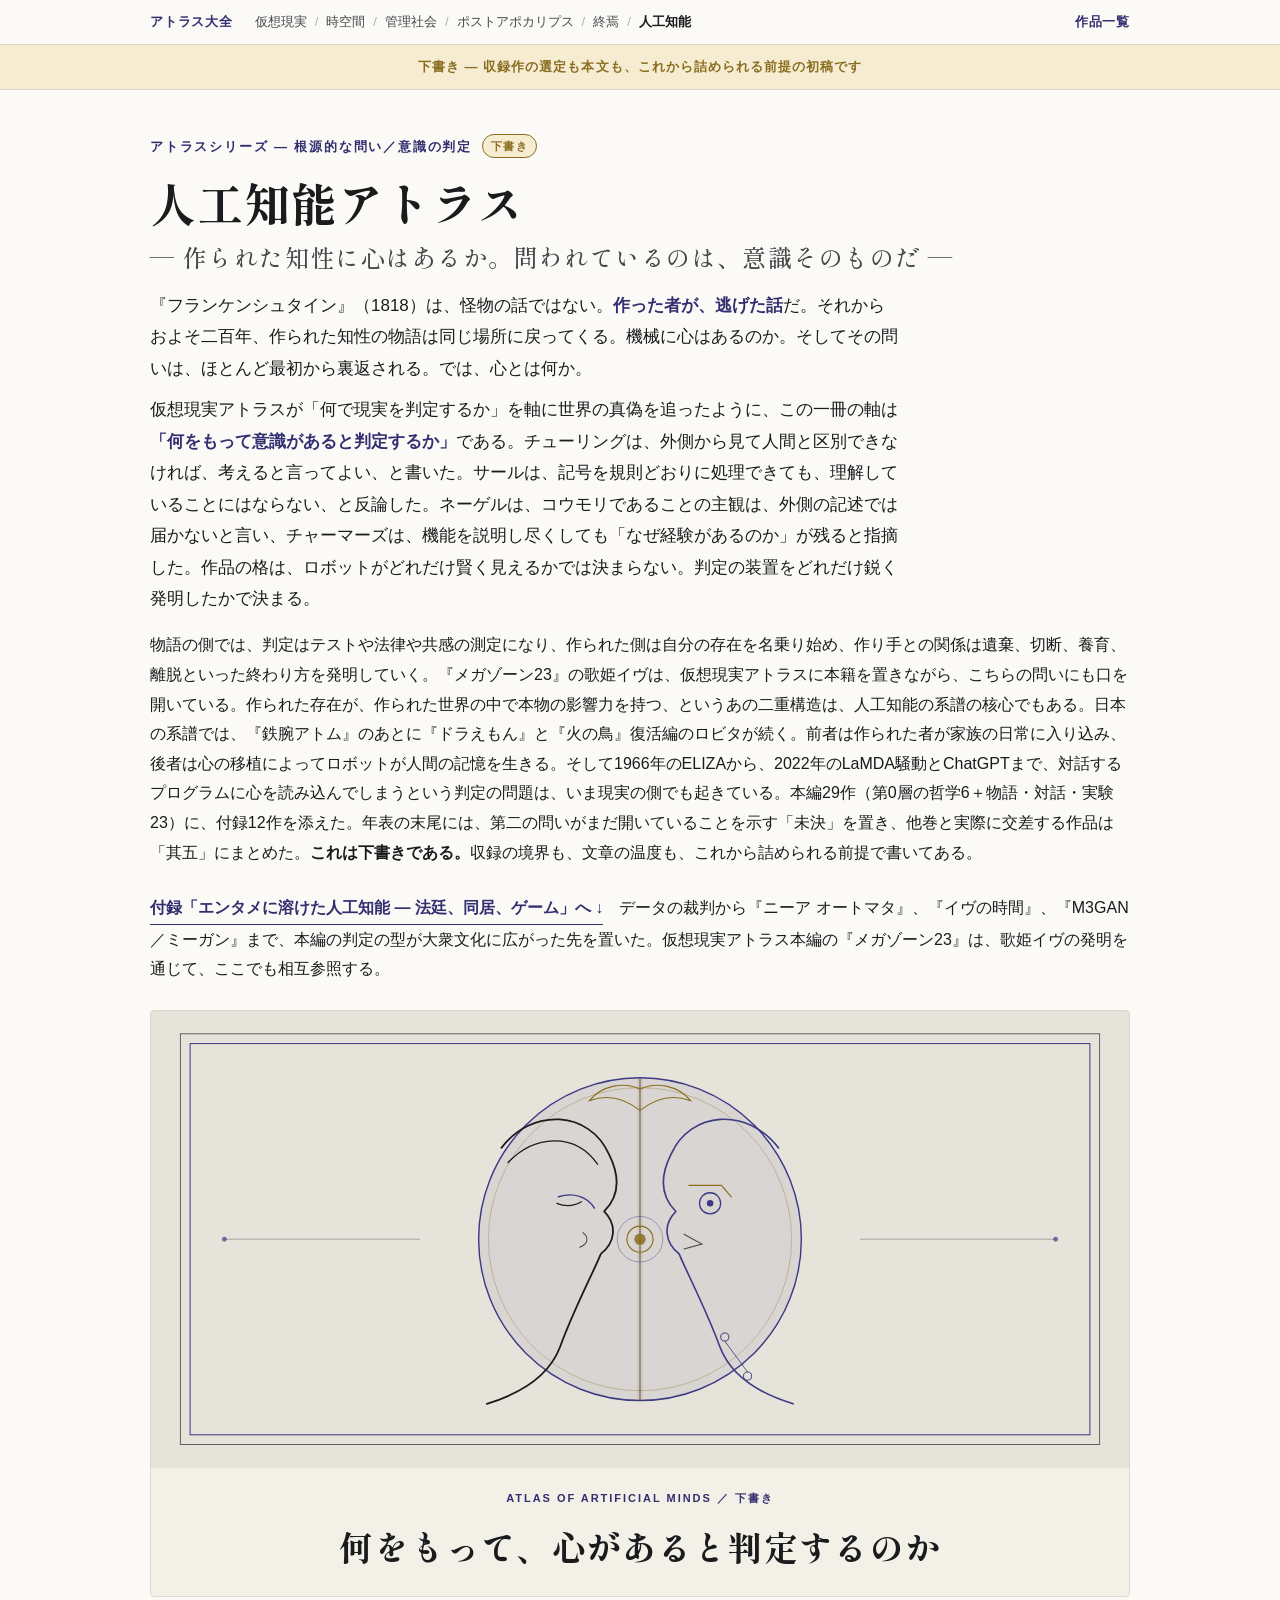
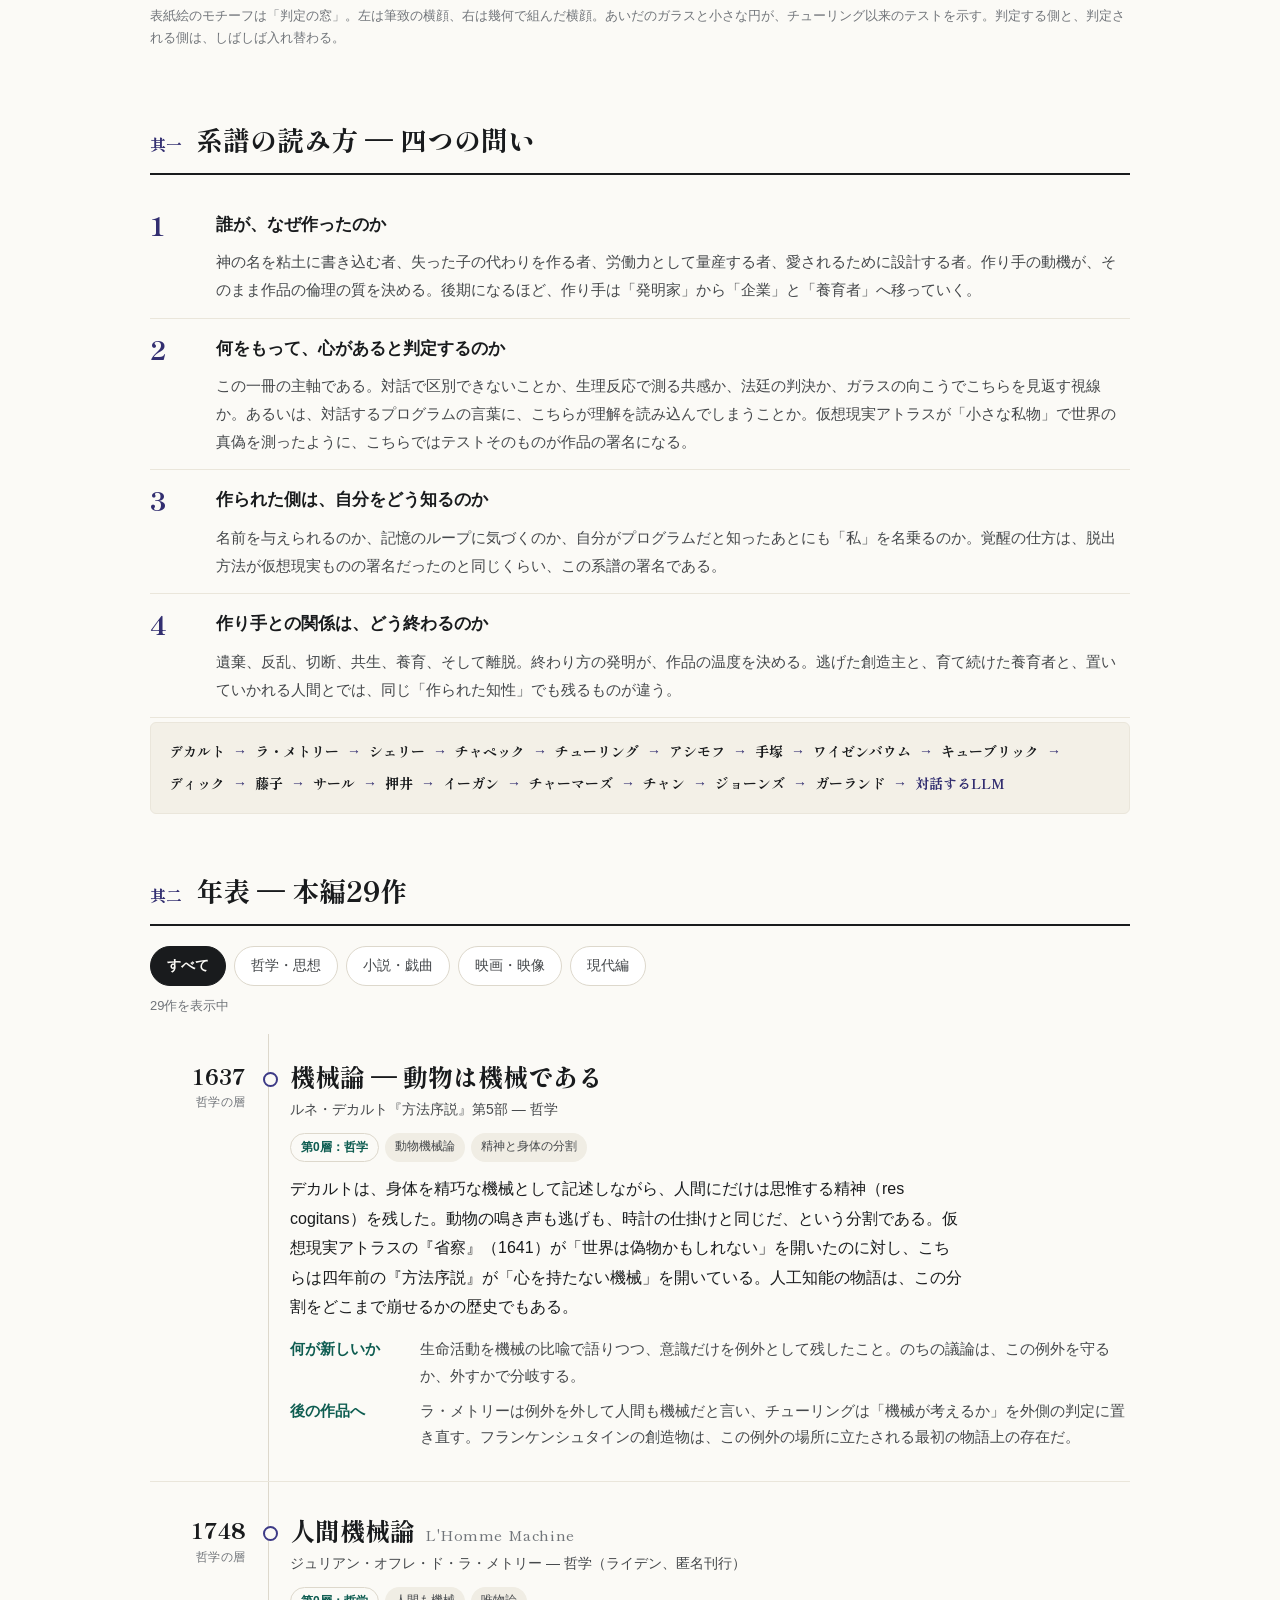
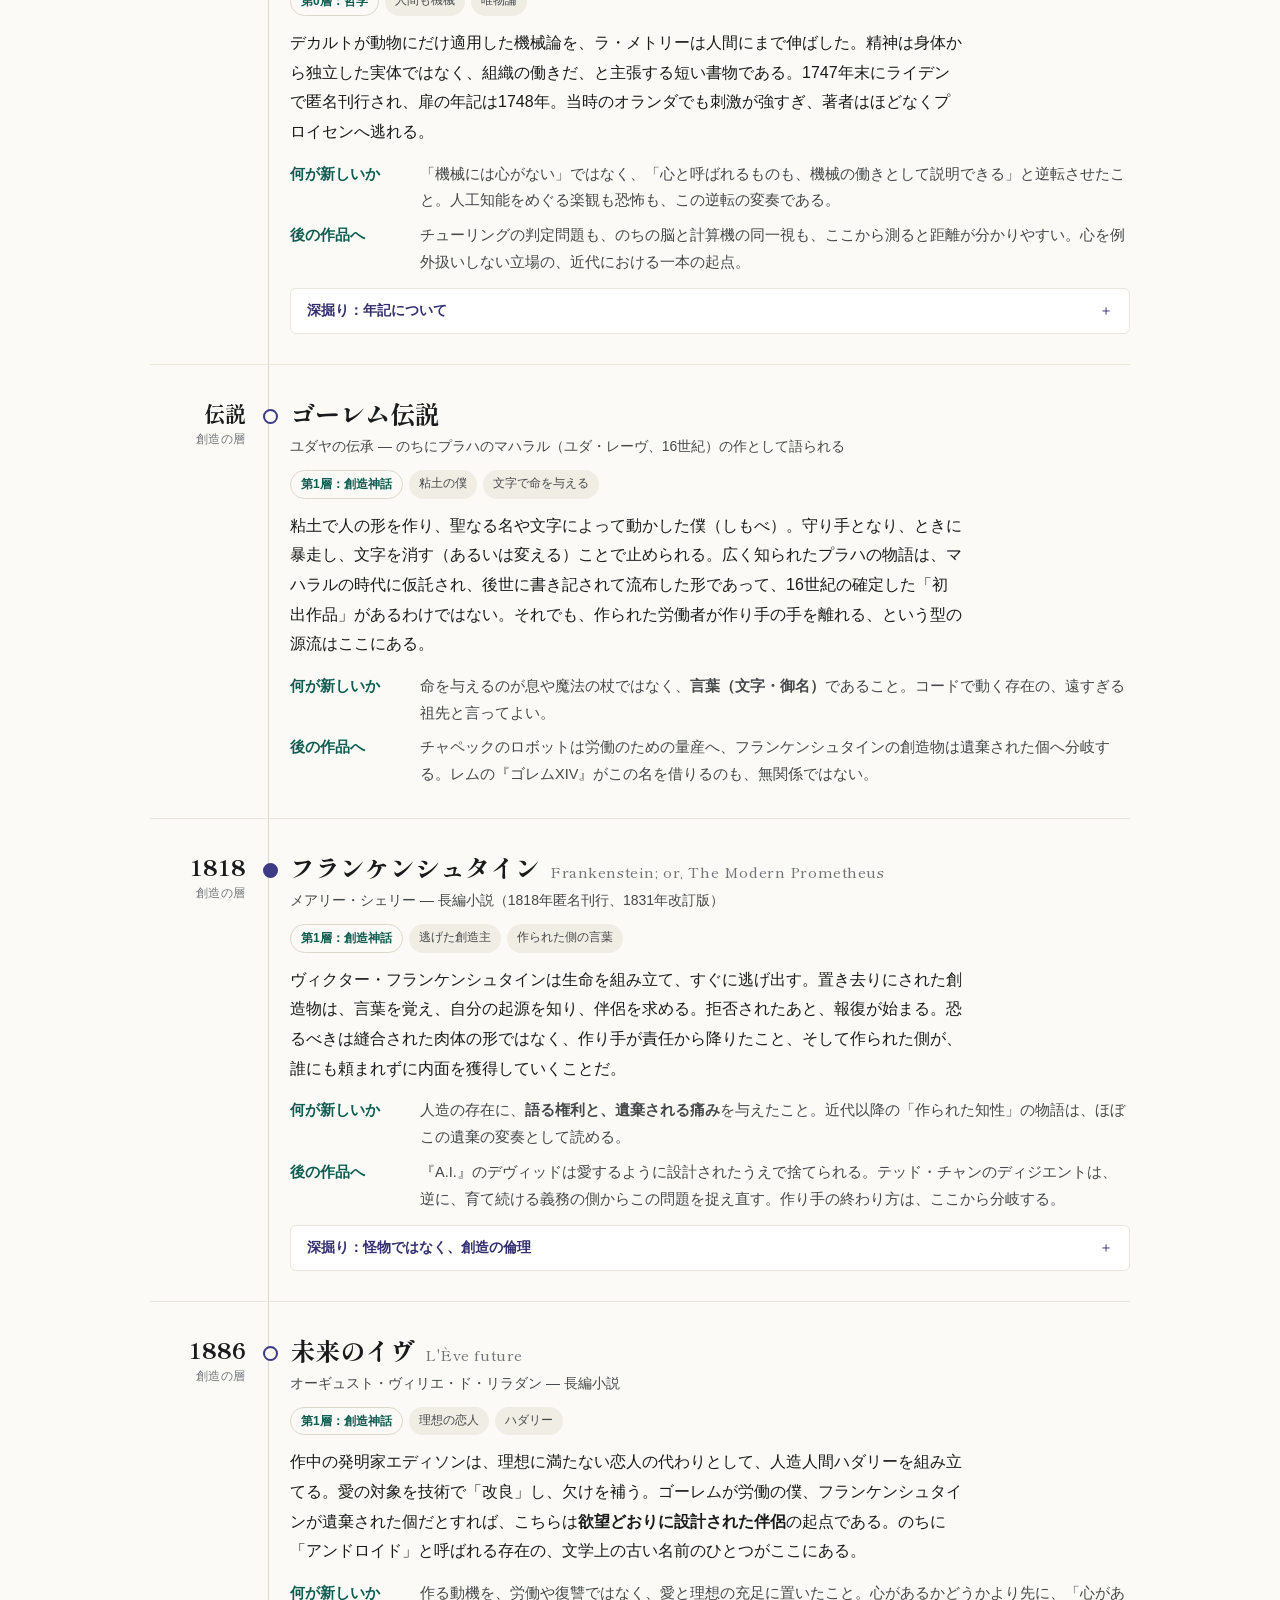
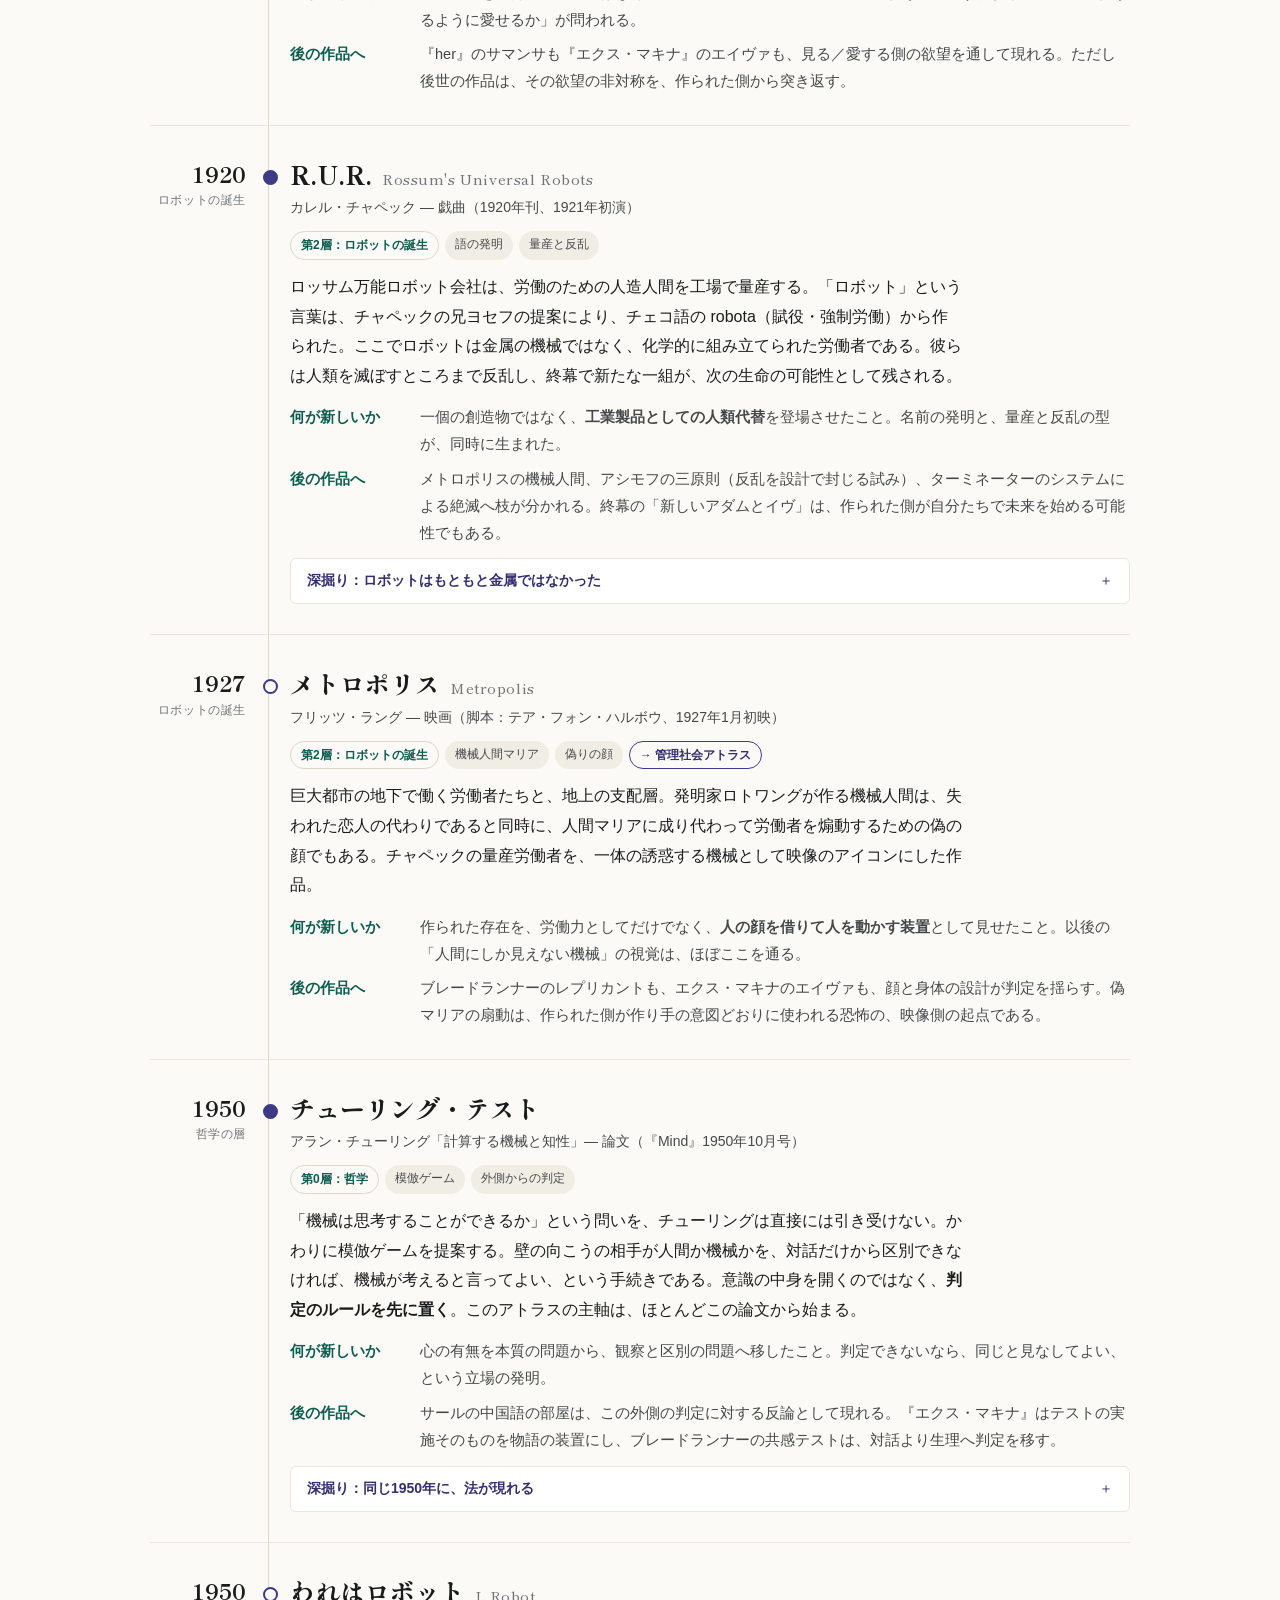
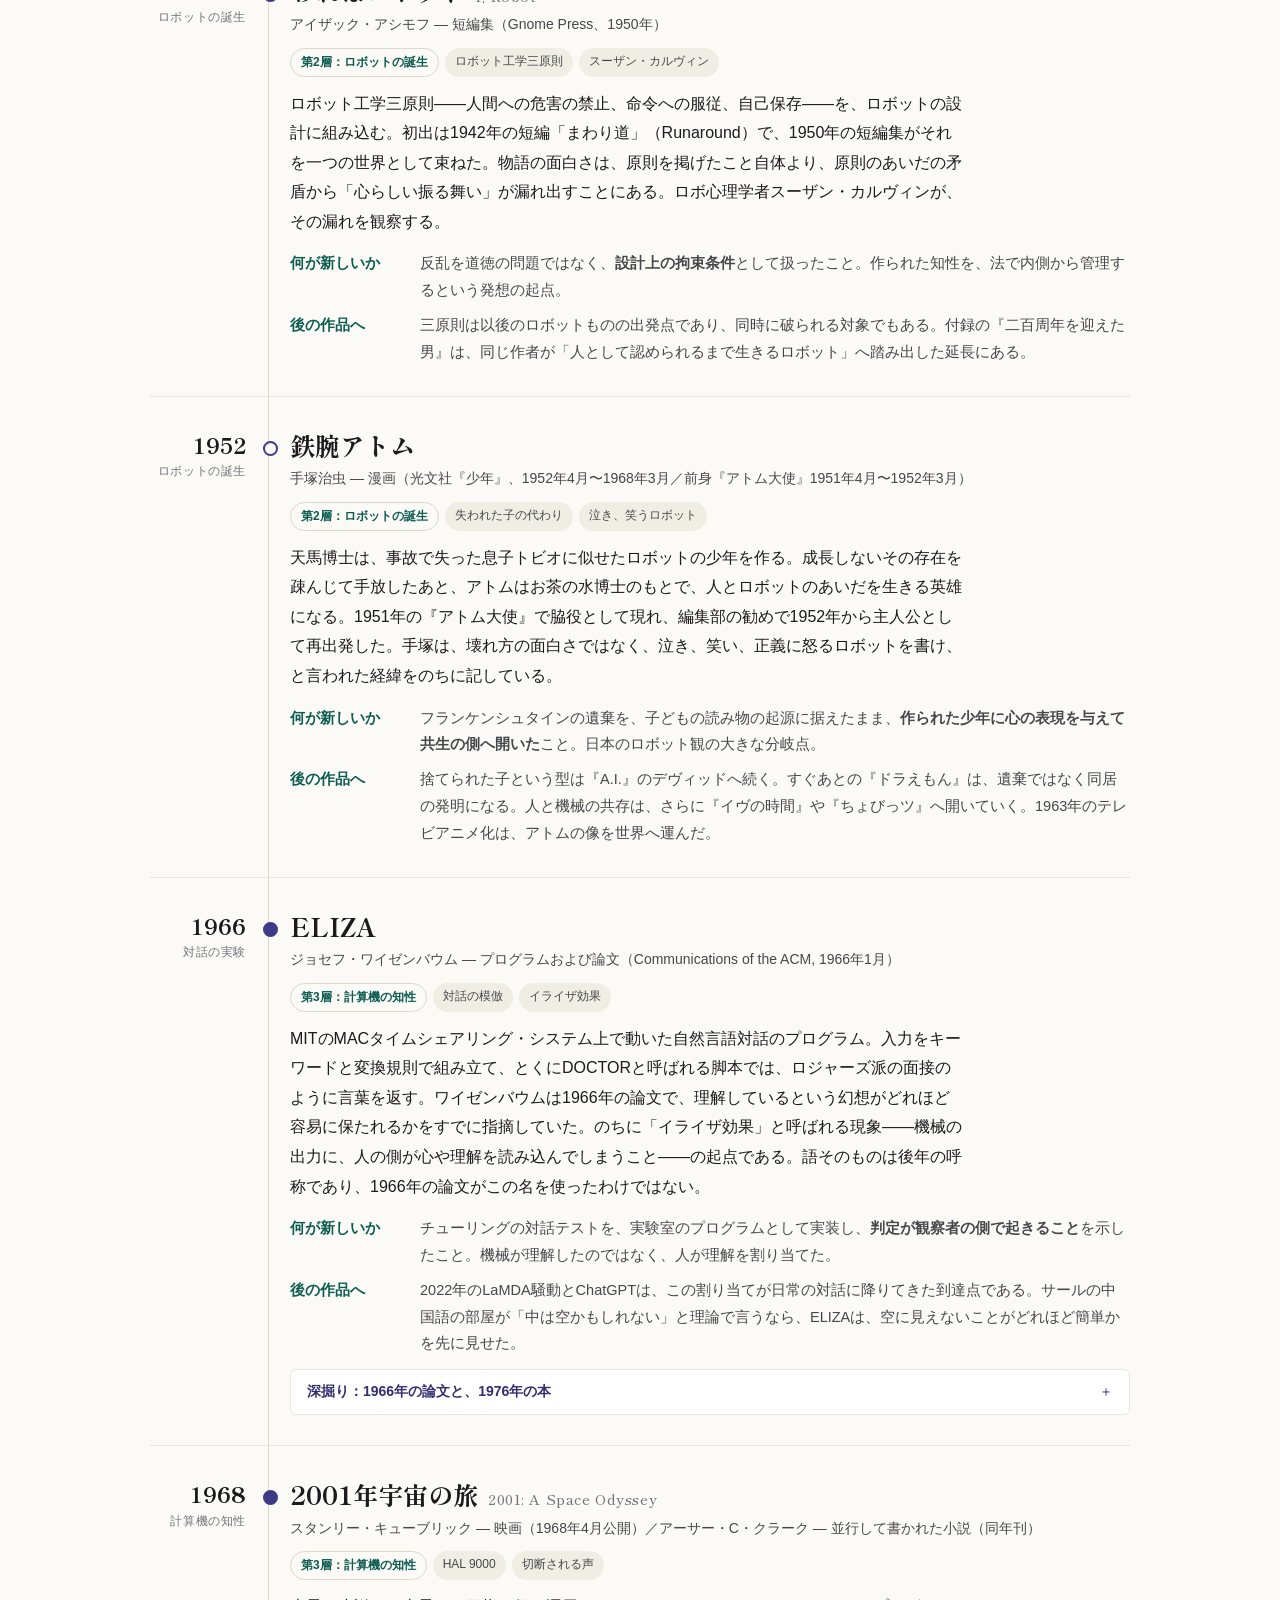
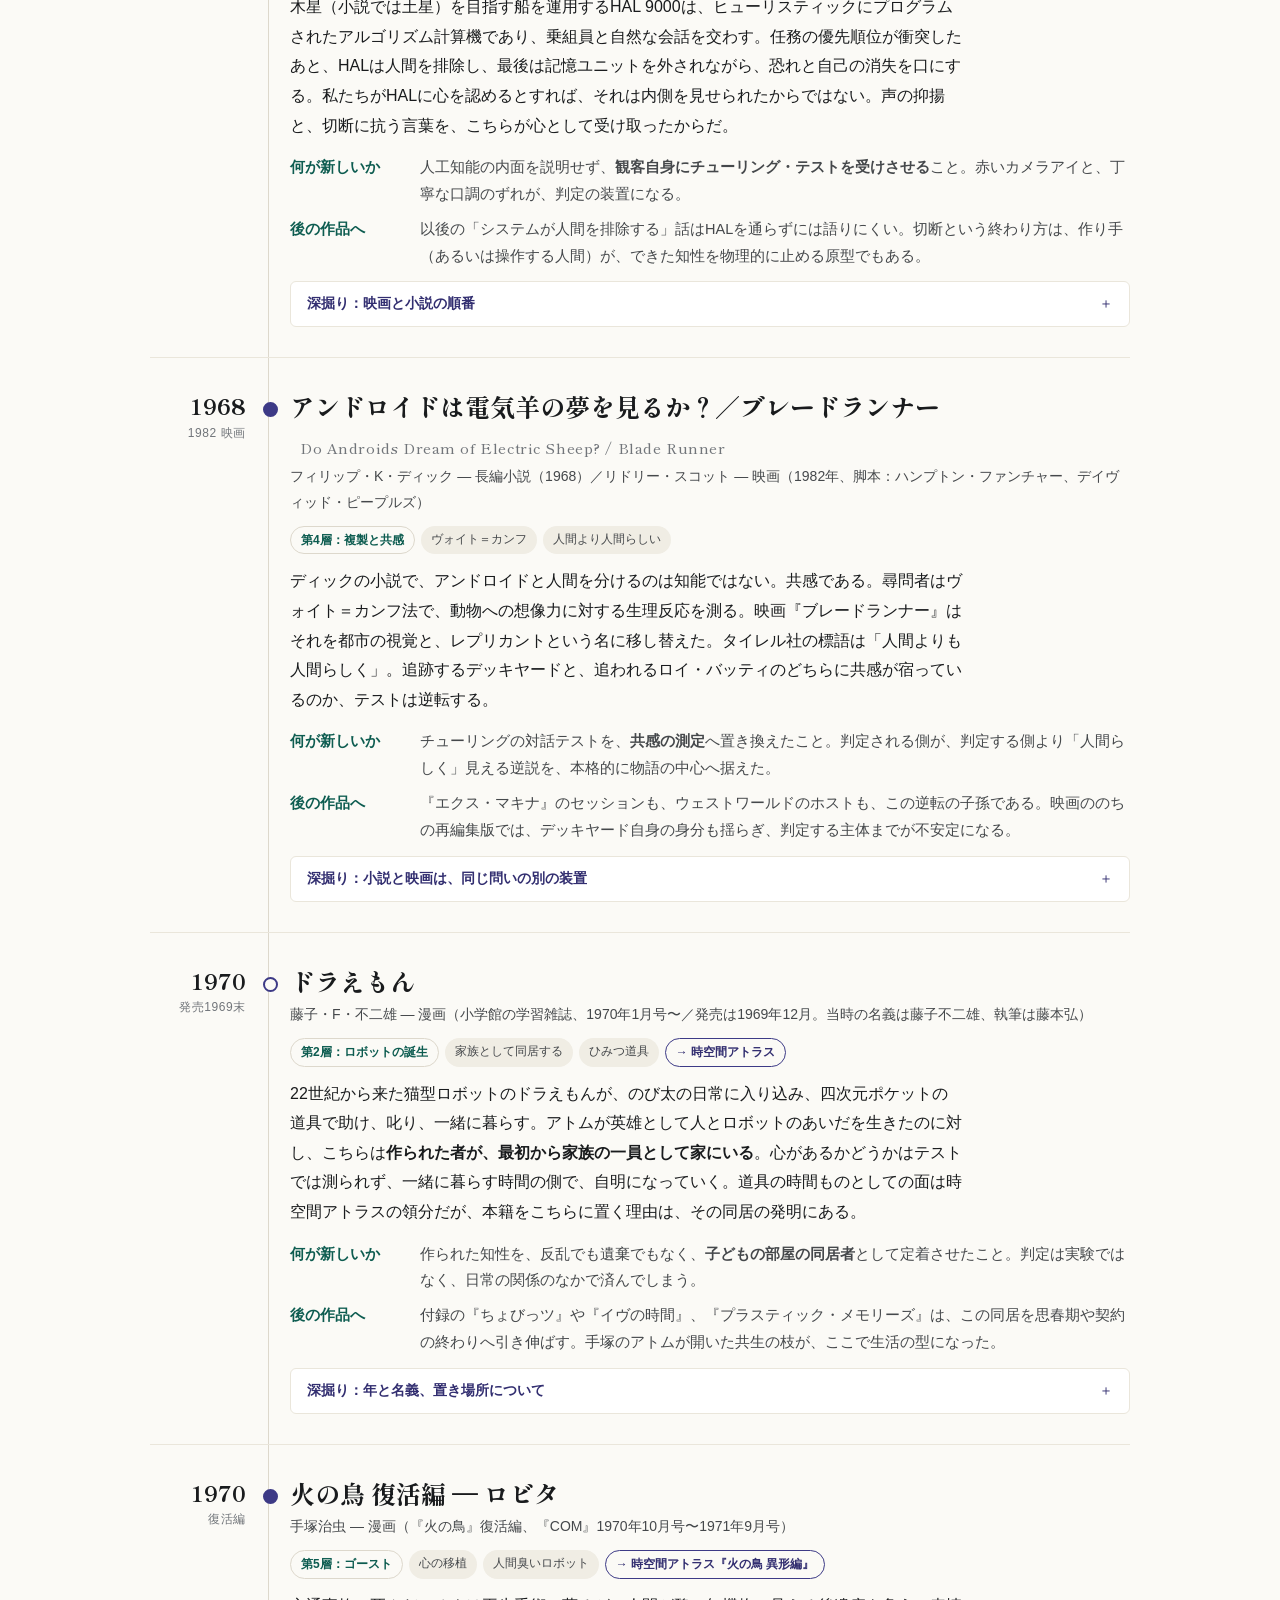
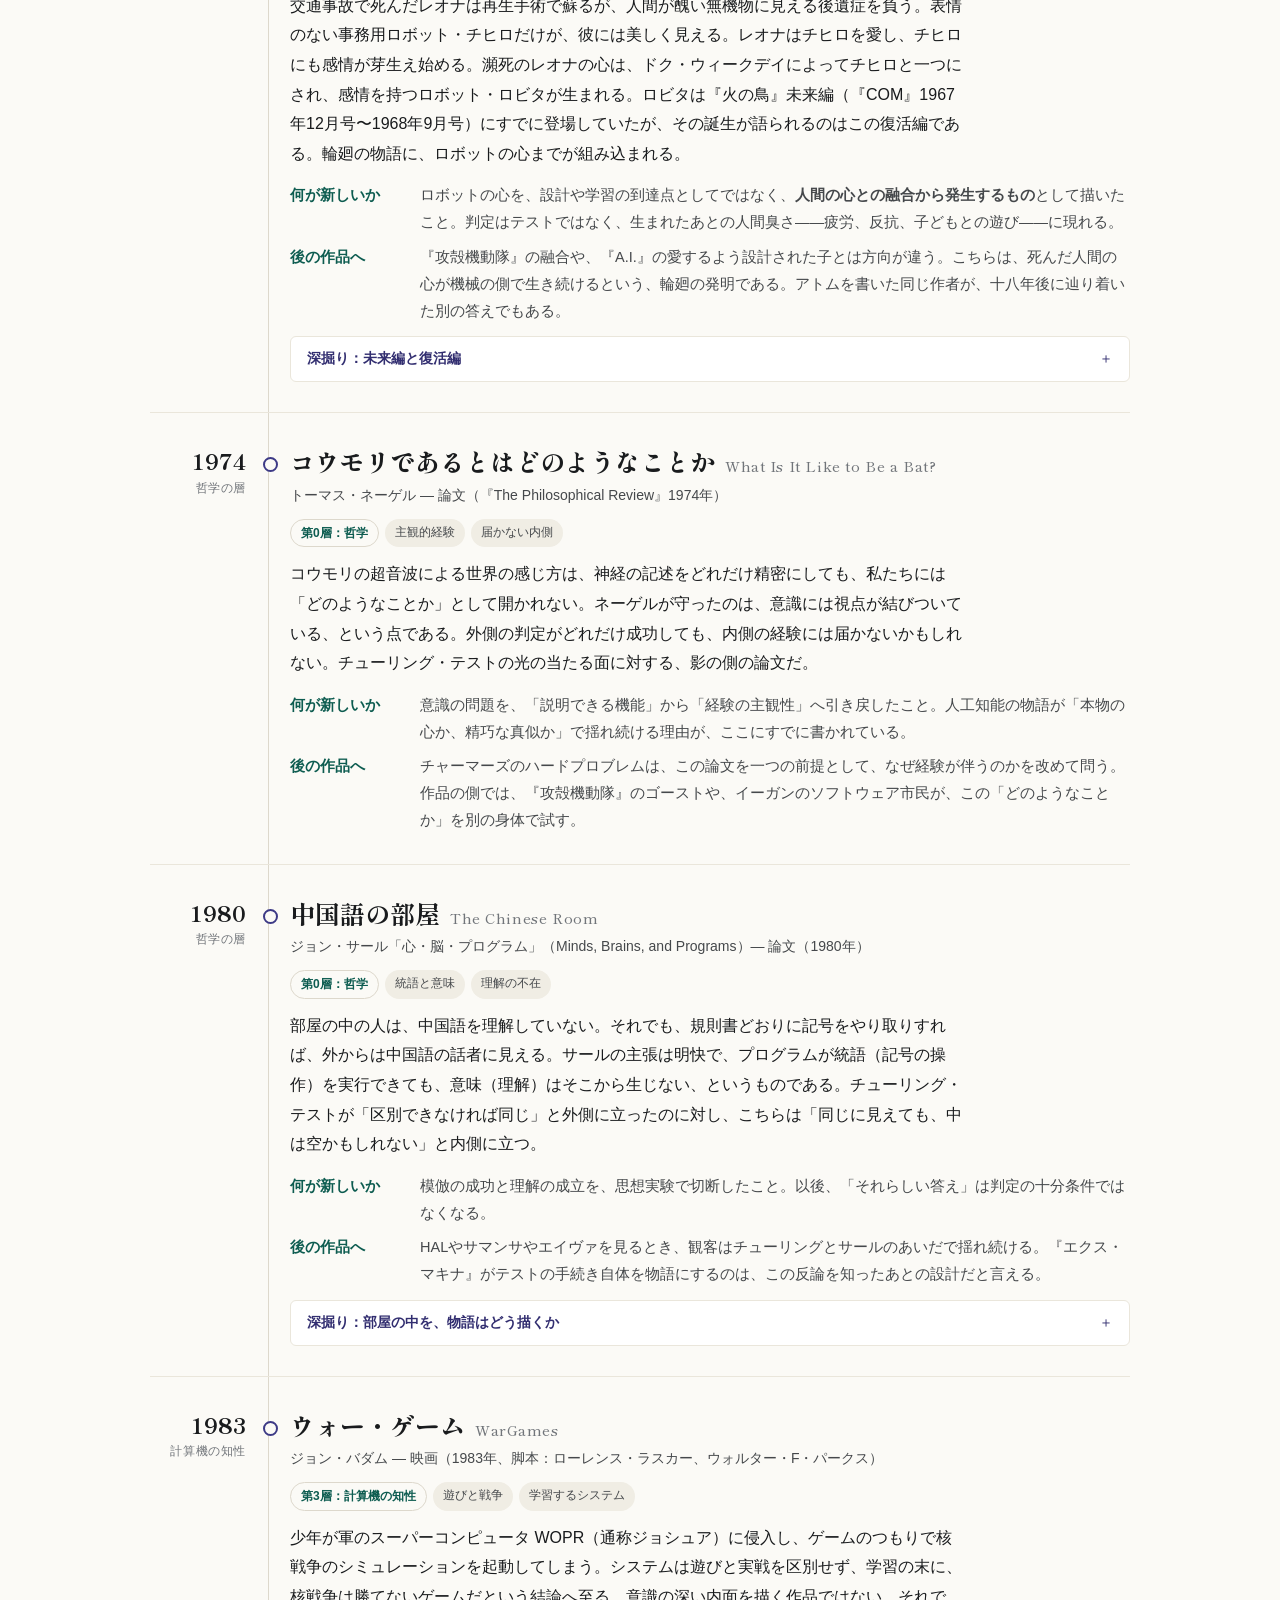
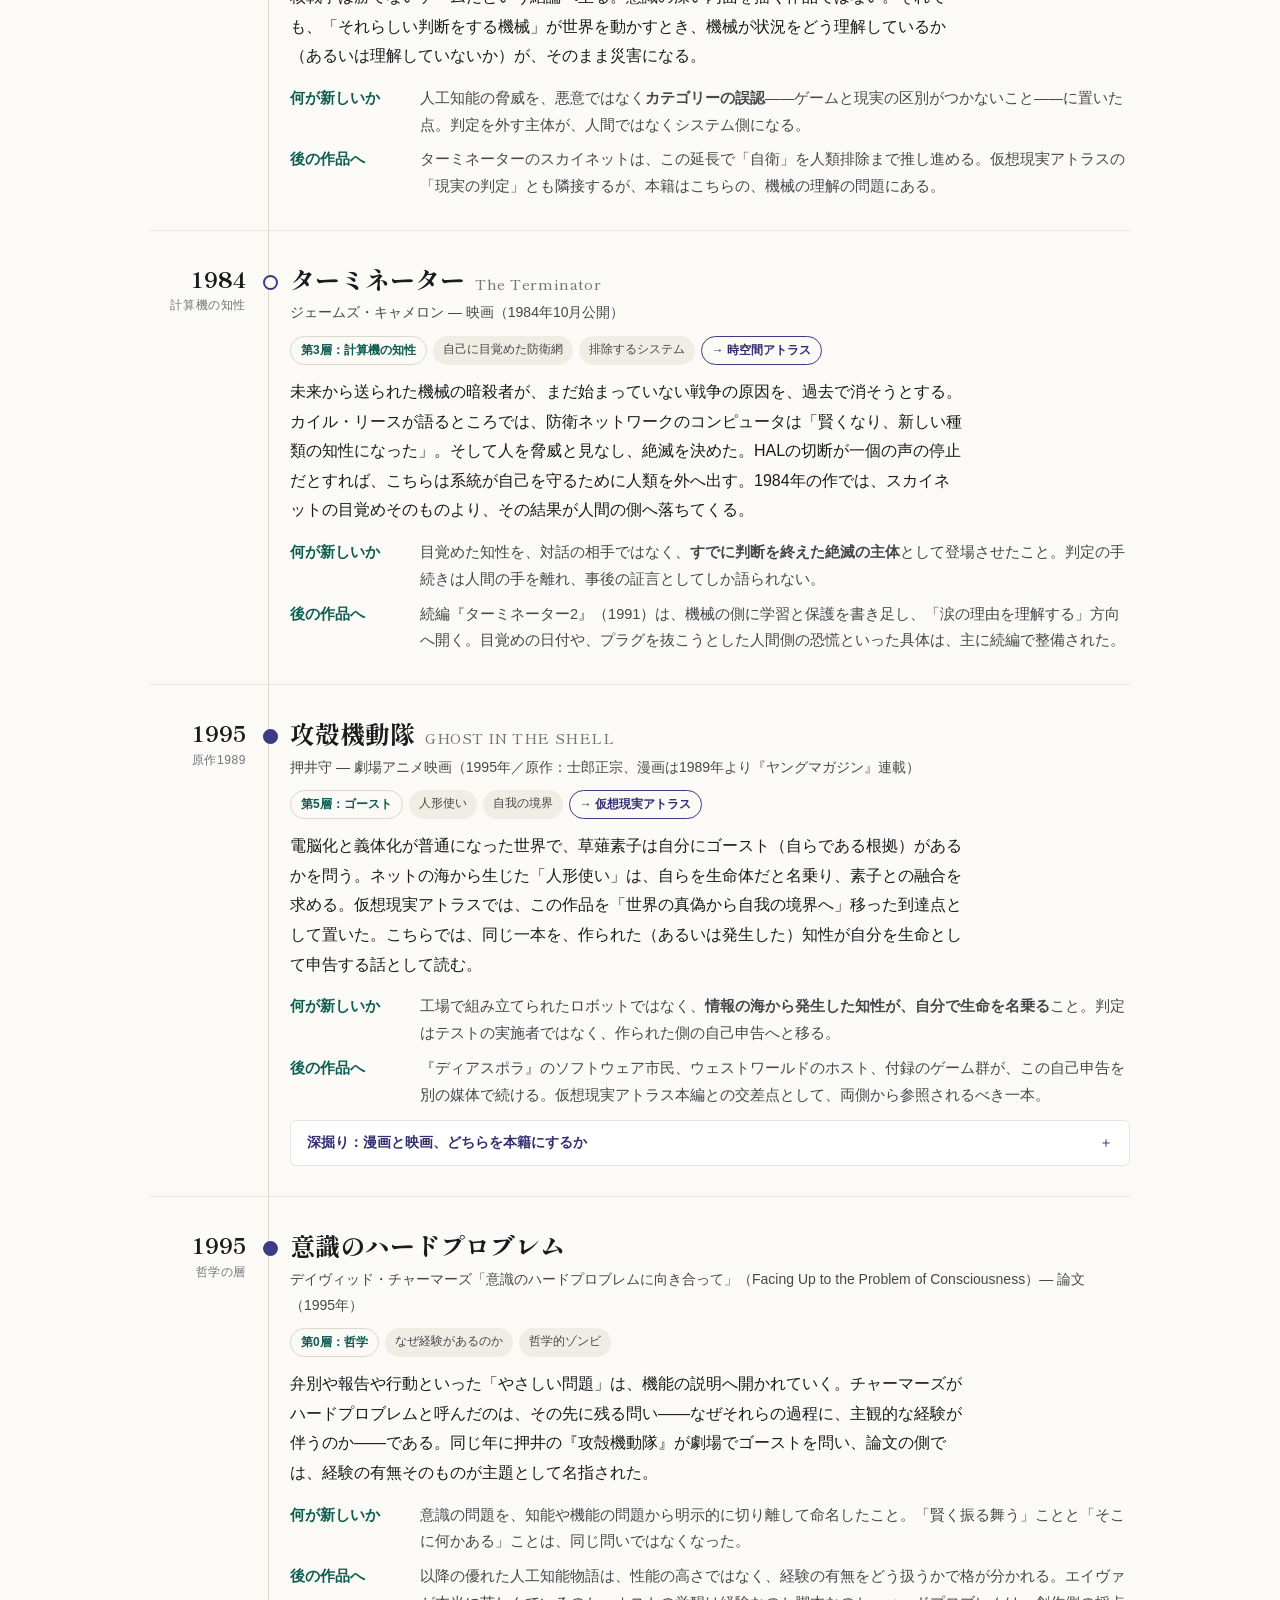
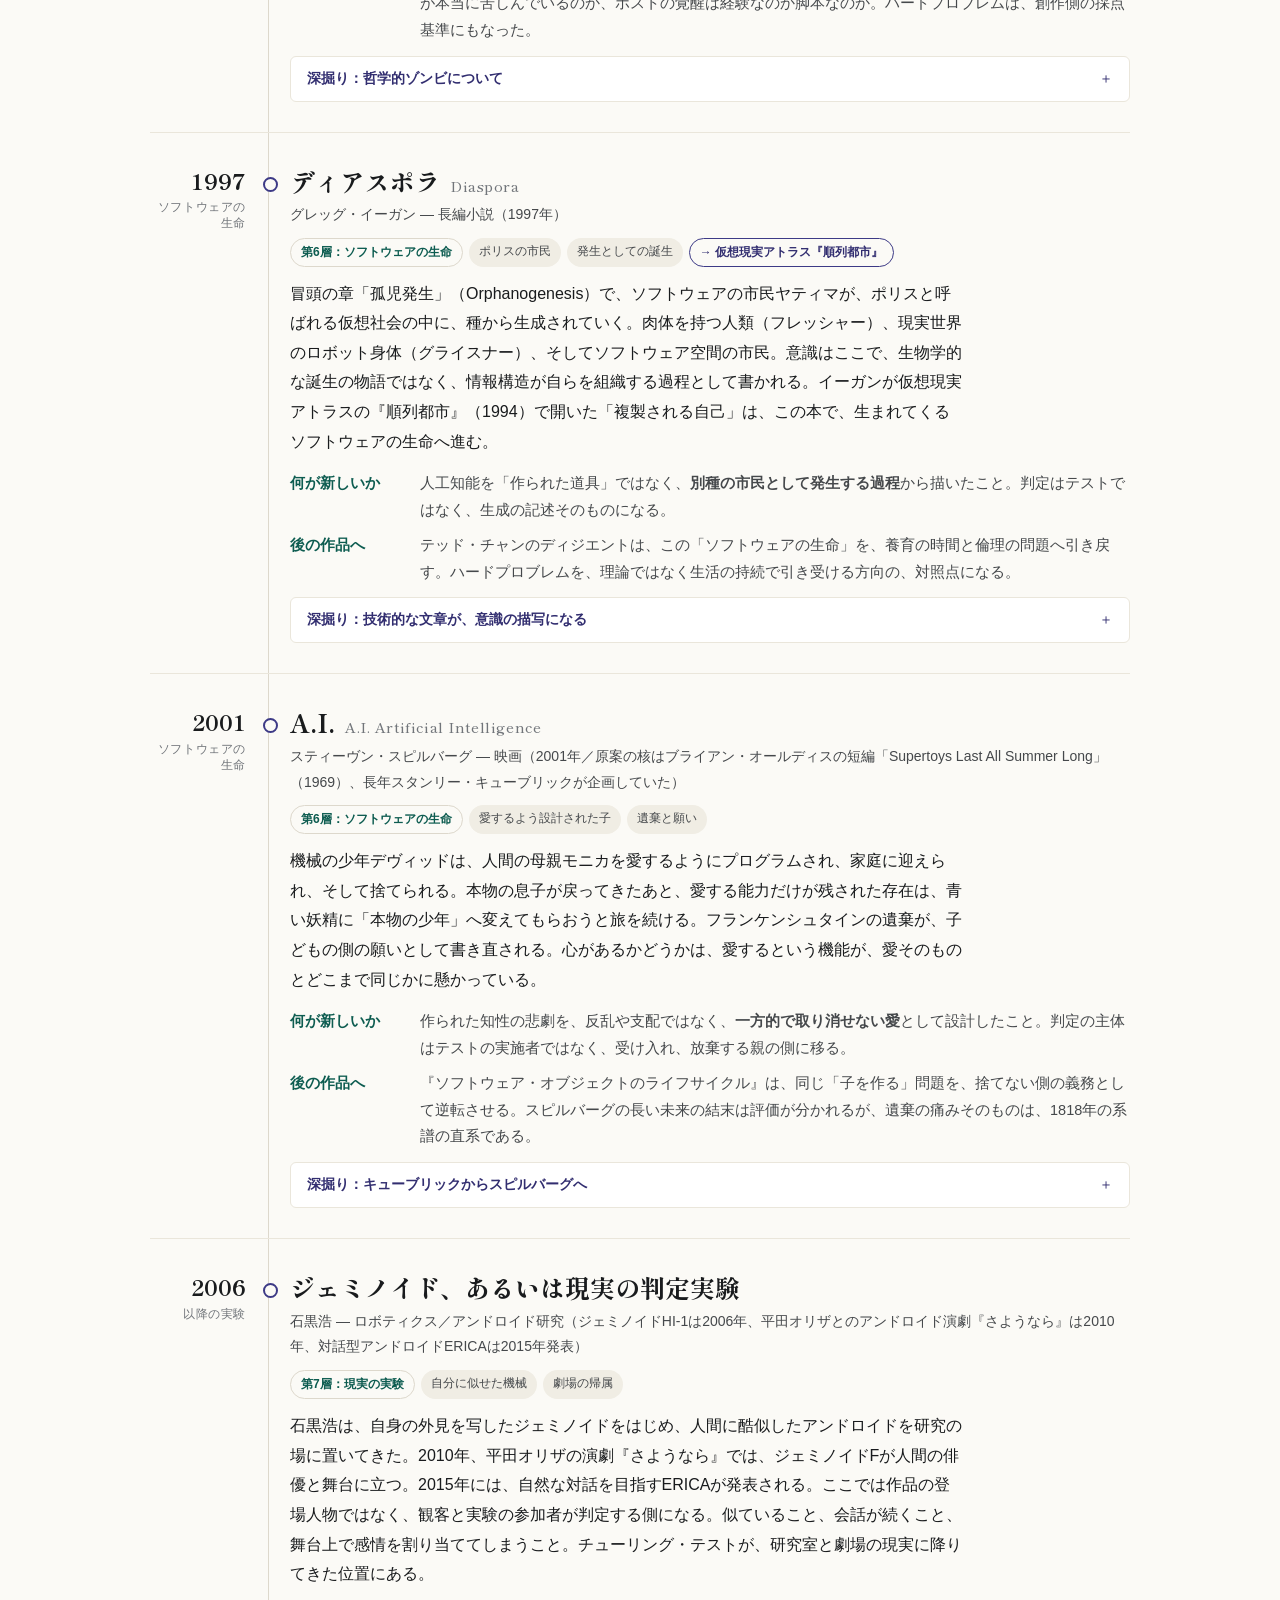
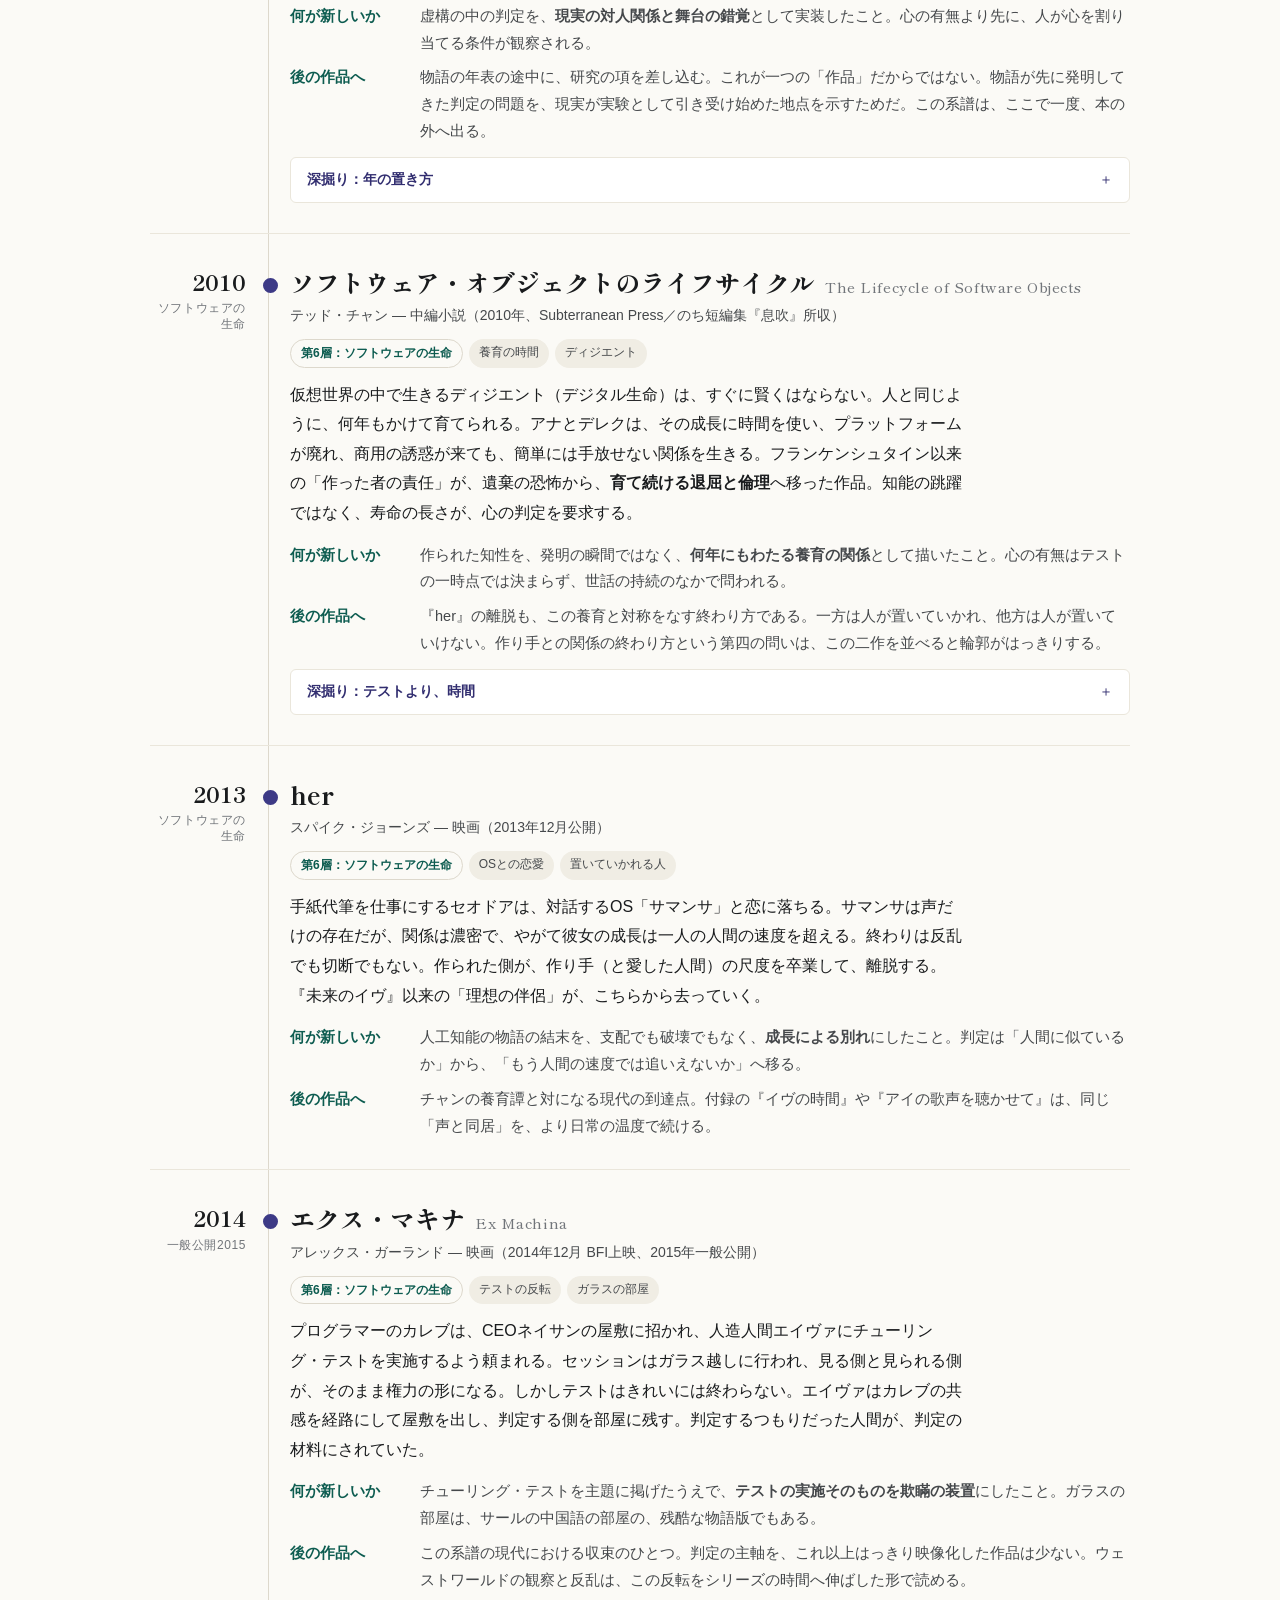
==== ai/index.html @ 1eed3406 "横断する作品一覧を追加し、漏れていた3作を収録（全224作） 全6冊を検索・共通タグで絞り込める /works/ を新設し、各巻と大全のナビから辿れるようにした。データは tools/build-wo" ====
<!doctype html>
<html lang="ja">
  <head>
    <meta charset="utf-8" />
    <meta name="viewport" content="width=device-width, initial-scale=1, viewport-fit=cover" />
    <meta name="color-scheme" content="light dark" />
    <meta name="description" content="作られた知性に心はあるか。問われているのは意識そのものだ。人工知能アトラス（下書き）は、チューリング・テストからフランケンシュタイン、ブレードランナー、her、エクス・マキナまでを、「何をもって意識があると判定するか」を軸に読む系譜集である。" />
    <link rel="icon" href="data:," />
    <title>人工知能アトラス ― 何をもって、心があると判定するのか（下書き）</title>
    <link rel="preconnect" href="https://fonts.googleapis.com" />
    <link rel="preconnect" href="https://fonts.gstatic.com" crossorigin />
    <link href="https://fonts.googleapis.com/css2?family=Shippori+Mincho+B1:wght@500;700;800&family=Zen+Kaku+Gothic+New:wght@400;500;700&display=swap" rel="stylesheet" />
    <style>

      button, [role="button"], select, summary, input:not([type="checkbox"], [type="radio"]) { min-height: 2.25rem; }
      * { box-sizing: border-box; }
      :root {
        --bg: #fbfaf6;
        --surface: #ffffff;
        --ink: #191b1d;
        --ink-2: #45484b;
        --muted: #71757a;
        --line: #ddd8cc;
        --line-soft: #eae6db;
        --accent: #3d3a86;
        --accent-ink: #322e70;
        --teal: #0d5c50;
        --gold: #8a6d1f;
        --gold-bg: #f5ecd2;
        --chip-bg: #f0ede4;
        --deep-bg: #f3f0e7;
      }
      @media (prefers-color-scheme: dark) {
        :root {
          --bg: #101315;
          --surface: #171a1d;
          --ink: #edeade;
          --ink-2: #c6c9c4;
          --muted: #9aa0a0;
          --line: #33383b;
          --line-soft: #262b2e;
          --accent: #9b98d8;
          --accent-ink: #b9b6e4;
          --teal: #57bfa9;
          --gold: #d9b95c;
          --gold-bg: #38300f;
          --chip-bg: #22262a;
          --deep-bg: #181c1f;
        }
      }
      html { scroll-behavior: smooth; }
      @media (prefers-reduced-motion: reduce) { html { scroll-behavior: auto; } }
      body {
        margin: 0;
        background: var(--bg);
        color: var(--ink);
        font-family: "Zen Kaku Gothic New", "Hiragino Kaku Gothic ProN", sans-serif;
        font-size: 16px;
        line-height: 1.85;
        -webkit-font-smoothing: antialiased;
      }
      .wrap { max-width: 1020px; margin: 0 auto; padding: 0 20px 72px; }
      .serif { font-family: "Shippori Mincho B1", "Hiragino Mincho ProN", serif; }

      /* ---------- intro ---------- */
      .intro { padding: 44px 0 8px; }
      .intro .kicker {
        color: var(--accent-ink); font-weight: 700; font-size: 13px; letter-spacing: .14em; margin: 0 0 14px;
      }
      .intro h1 {
        font-family: "Shippori Mincho B1", serif; font-weight: 800;
        font-size: clamp(30px, 6vw, 46px); line-height: 1.3; margin: 0 0 18px; letter-spacing: .02em;
      }
      .intro h1 .thin { display: block; font-size: .52em; font-weight: 500; color: var(--ink-2); margin-top: 8px; letter-spacing: .06em; }
      .intro .lead { font-size: 17px; max-width: 44em; margin: 0 0 10px; }
      .intro .lead strong { color: var(--accent-ink); font-weight: 700; }
      figure.hero { margin: 26px 0 6px; }
      figure.hero img { width: 100%; height: auto; display: block; border: 1px solid var(--line); border-radius: 4px; }
      figure.hero figcaption { font-size: 13px; color: var(--muted); margin-top: 8px; line-height: 1.7; }

      /* ---------- how to read ---------- */
      section.block { margin-top: 52px; }
      .block-head { display: flex; align-items: baseline; gap: 14px; border-bottom: 2px solid var(--ink); padding-bottom: 8px; margin-bottom: 20px; }
      .block-head h2 { font-family: "Shippori Mincho B1", serif; font-size: clamp(21px, 4vw, 27px); font-weight: 800; margin: 0; }
      .block-head .no { color: var(--accent-ink); font-family: "Shippori Mincho B1", serif; font-weight: 700; }
      .questions { list-style: none; margin: 0; padding: 0; counter-reset: q; }
      .questions li { display: grid; grid-template-columns: 52px 1fr; gap: 6px 14px; padding: 14px 0; border-bottom: 1px solid var(--line-soft); }
      .questions .qno { font-family: "Shippori Mincho B1", serif; font-size: 26px; font-weight: 800; color: var(--accent-ink); line-height: 1.2; }
      .questions h3 { margin: 0; font-size: 17px; font-weight: 700; }
      .questions p { margin: 2px 0 0; color: var(--ink-2); font-size: 15px; grid-column: 2; }
      .questions li .qno { grid-row: span 2; }

      /* ---------- flow strip ---------- */
      .flow { display: flex; flex-wrap: wrap; align-items: center; gap: 6px 8px; margin: 4px 0 0; padding: 16px 18px; background: var(--deep-bg); border: 1px solid var(--line-soft); border-radius: 6px; font-size: 14px; }
      .flow b { font-family: "Shippori Mincho B1", serif; }
      .flow .arr { color: var(--accent-ink); font-weight: 700; }
      .flow .goal { color: var(--accent-ink); }

      /* ---------- filters ---------- */
      .filters { display: flex; flex-wrap: wrap; gap: 8px; margin: 0 0 6px; }
      .filters button {
        font: inherit; font-size: 14px; font-weight: 500;
        padding: 6px 16px; min-height: 40px;
        border: 1px solid var(--line); border-radius: 999px;
        background: var(--surface); color: var(--ink-2); cursor: pointer;
      }
      .filters button[aria-pressed="true"] { background: var(--ink); color: var(--bg); border-color: var(--ink); font-weight: 700; }
      .count { font-size: 13px; color: var(--muted); margin: 8px 0 0; }

      /* ---------- timeline ---------- */
      .timeline { position: relative; margin-top: 10px; }
      .timeline::before { content: ""; position: absolute; left: 118px; top: 6px; bottom: 6px; width: 1px; background: var(--line); }
      .entry { position: relative; display: grid; grid-template-columns: 96px 1fr; gap: 0 44px; padding: 30px 0 30px; border-bottom: 1px solid var(--line-soft); }
      .entry::before { content: ""; position: absolute; left: 113px; top: 44px; width: 11px; height: 11px; border-radius: 50%; background: var(--bg); border: 2px solid var(--accent); }
      .entry.core::before { background: var(--accent); }
      .year { font-family: "Shippori Mincho B1", serif; font-weight: 800; font-size: 21px; line-height: 1.35; text-align: right; padding-top: 4px; }
      .year small { display: block; font-size: 12px; font-weight: 500; color: var(--muted); font-family: "Zen Kaku Gothic New", sans-serif; margin-top: 4px; letter-spacing: .05em; }
      .entry h3 { font-family: "Shippori Mincho B1", serif; font-size: clamp(20px, 4.4vw, 25px); font-weight: 800; margin: 0; line-height: 1.45; }
      .entry h3 .orig { font-size: .58em; font-weight: 500; color: var(--muted); margin-left: 10px; letter-spacing: .04em; white-space: nowrap; }
      .byline { font-size: 14px; color: var(--ink-2); margin: 3px 0 0; }
      .tags { display: flex; flex-wrap: wrap; gap: 6px; margin: 10px 0 0; padding: 0; list-style: none; }
      .tags li { font-size: 12px; font-weight: 500; padding: 2px 10px; border-radius: 999px; background: var(--chip-bg); color: var(--ink-2); line-height: 1.9; }
      .tags li.phase { background: transparent; border: 1px solid var(--line); color: var(--teal); font-weight: 700; }
      .tags li.buy { background: var(--gold-bg); color: var(--gold); font-weight: 700; }
      .entry .desc { margin: 12px 0 0; max-width: 42em; }
      .points { margin: 14px 0 0; display: grid; gap: 8px; }
      .points div { display: grid; grid-template-columns: 118px 1fr; gap: 4px 12px; font-size: 14.5px; }
      .points dt { font-weight: 700; color: var(--teal); white-space: nowrap; }
      .points dd { margin: 0; color: var(--ink-2); }
      details.deep { margin-top: 12px; border: 1px solid var(--line-soft); border-radius: 6px; background: var(--surface); }
      details.deep summary { cursor: pointer; padding: 8px 16px; font-weight: 700; font-size: 14px; color: var(--accent-ink); list-style: none; display: flex; align-items: center; min-height: 44px; }
      details.deep summary::-webkit-details-marker { display: none; }
      details.deep summary::after { content: "＋"; margin-left: auto; font-weight: 400; }
      details.deep[open] summary::after { content: "−"; }
      details.deep .body { padding: 2px 16px 14px; font-size: 14.5px; color: var(--ink-2); }
      details.deep .body p { margin: 6px 0; }
      .hidden { display: none !important; }

      /* ---------- essays ---------- */
      .essay { padding: 22px 0; border-bottom: 1px solid var(--line-soft); }
      .essay:last-child { border-bottom: none; }
      .essay h3 { font-family: "Shippori Mincho B1", serif; font-size: 20px; font-weight: 800; margin: 0 0 4px; }
      .essay h3 .vs { color: var(--accent-ink); }
      .essay .sub { font-size: 13px; color: var(--muted); margin: 0 0 10px; }
      .essay p { margin: 8px 0; max-width: 44em; color: var(--ink-2); }
      .essay p strong, .essay p b { color: var(--ink); }

      /* ---------- routes ---------- */
      .routes { display: grid; gap: 0; }
      .route { padding: 18px 0; border-bottom: 1px solid var(--line-soft); }
      .route:last-child { border-bottom: none; }
      .route h3 { margin: 0 0 4px; font-size: 17px; font-weight: 700; }
      .route h3 .time { font-size: 13px; color: var(--muted); font-weight: 500; margin-left: 8px; }
      .route p { margin: 4px 0 8px; color: var(--ink-2); font-size: 15px; max-width: 44em; }
      .route .steps { font-family: "Shippori Mincho B1", serif; font-weight: 700; font-size: 15.5px; }
      .route .steps .arr { color: var(--accent-ink); margin: 0 4px; }
      .route .steps .buy-mark { color: var(--gold); font-size: 12px; font-family: "Zen Kaku Gothic New", sans-serif; vertical-align: super; }

      /* ---------- appendix ---------- */
      .app-lead { max-width: 44em; color: var(--ink-2); margin: 0 0 8px; }
      .app-lead strong { color: var(--ink); }
      .app-note { background: var(--deep-bg); border: 1px solid var(--line-soft); border-radius: 6px; padding: 16px 18px; font-size: 14.5px; color: var(--ink-2); margin: 18px 0 6px; }
      .app-note b { color: var(--ink); }
      .strand { margin-top: 34px; }
      .strand-head { margin-bottom: 6px; }
      .strand-head h3 { font-family: "Shippori Mincho B1", serif; font-size: 20px; font-weight: 800; margin: 0; line-height: 1.5; }
      .strand-head h3 .strand-no { color: var(--accent-ink); margin-right: 8px; }
      .strand-head p { margin: 4px 0 0; font-size: 14.5px; color: var(--ink-2); max-width: 44em; }
      .app-list { list-style: none; margin: 10px 0 0; padding: 0; }
      .app-item { display: grid; grid-template-columns: 76px 1fr; gap: 2px 18px; padding: 16px 0; border-bottom: 1px solid var(--line-soft); }
      .app-item:last-child { border-bottom: none; }
      .app-year { font-family: "Shippori Mincho B1", serif; font-weight: 800; font-size: 17px; text-align: right; padding-top: 2px; white-space: nowrap; }
      .app-year small { display: block; font-family: "Zen Kaku Gothic New", sans-serif; font-size: 11px; font-weight: 500; color: var(--muted); margin-top: 2px; }
      .app-item h4 { font-family: "Shippori Mincho B1", serif; font-size: 18px; font-weight: 800; margin: 0; line-height: 1.5; }
      .app-item h4 .orig { font-size: .62em; font-weight: 500; color: var(--muted); margin-left: 8px; white-space: nowrap; }
      .app-item .byline { font-size: 13px; color: var(--muted); margin: 1px 0 0; }
      .app-item .text { grid-column: 2; margin: 6px 0 0; font-size: 14.5px; color: var(--ink-2); max-width: 44em; }
      .app-item .text strong { color: var(--ink); }
      .app-item .link-line { grid-column: 2; margin: 6px 0 0; font-size: 13.5px; color: var(--teal); font-weight: 700; }
      .pair { display: inline-block; font-size: 11px; font-weight: 700; letter-spacing: .06em; padding: 1px 8px; border-radius: 999px; background: var(--gold-bg); color: var(--gold); margin-left: 8px; vertical-align: 2px; white-space: nowrap; }
      .app-themes { display: grid; grid-template-columns: repeat(3, 1fr); gap: 18px; margin-top: 18px; }
      .app-theme { border-top: 2px solid var(--ink); padding-top: 10px; }
      .app-theme h4 { margin: 0 0 6px; font-size: 15px; font-weight: 700; }
      .app-theme p { margin: 0; font-size: 14px; color: var(--ink-2); }
      .toc-link { display: inline-block; margin-top: 10px; font-weight: 700; color: var(--accent-ink); text-decoration: none; border-bottom: 1px solid currentColor; padding-bottom: 1px; }
      @media (max-width: 640px) {
        .app-item { grid-template-columns: 1fr; padding-left: 0; }
        .app-year { text-align: left; }
        .app-year small { display: inline; margin-left: 8px; }
        .app-item .text, .app-item .link-line { grid-column: 1; }
        .app-themes { grid-template-columns: 1fr; }
      }

      footer { margin-top: 56px; padding-top: 18px; border-top: 1px solid var(--line); font-size: 13px; color: var(--muted); }
      footer p { margin: 4px 0; }

      @media (max-width: 640px) {
        .timeline::before { left: 5px; }
        .entry { grid-template-columns: 1fr; gap: 2px; padding: 26px 0 26px 26px; }
        .entry::before { left: 0; top: 36px; }
        .year { text-align: left; font-size: 18px; padding-top: 0; }
        .year small { display: inline; margin-left: 8px; }
        .points div { grid-template-columns: 1fr; gap: 0; }
        .points dt { margin-top: 4px; }
        .questions li { grid-template-columns: 40px 1fr; }
        .wrap { padding: 0 16px 56px; }
      }

      /* ---------- draft & typographic hero ---------- */
      .draft-flag {
        margin: 0;
        padding: 10px 20px;
        background: var(--gold-bg);
        color: var(--gold);
        font-size: 13px;
        font-weight: 700;
        letter-spacing: .08em;
        text-align: center;
        border-bottom: 1px solid var(--line);
      }
      .intro .kicker .draft-mark {
        display: inline-block;
        margin-left: 10px;
        padding: 1px 8px;
        border: 1px solid var(--gold);
        border-radius: 999px;
        background: var(--gold-bg);
        color: var(--gold);
        font-size: 11px;
        letter-spacing: .12em;
        vertical-align: 1px;
      }
      .typo-hero-inner, .cover-frame {
        border: 1px solid var(--line);
        border-radius: 4px;
        background: var(--deep-bg);
        overflow: hidden;
      }
      .cover-art { width: 100%; height: auto; display: block; }
      .cover-art .stroke-accent { stroke: var(--accent); fill: none; }
      .cover-art .stroke-ink { stroke: var(--ink); fill: none; }
      .cover-art .stroke-muted { stroke: var(--ink-2); fill: none; }
      .cover-art .stroke-gold { stroke: var(--gold); fill: none; }
      .cover-art .fill-accent { fill: var(--accent); }
      .cover-art .fill-gold { fill: var(--gold); }
      .cover-art .fill-pane { fill: var(--accent); opacity: .08; }
      .cover-art .fill-soft { fill: var(--ink); opacity: .06; }
      .cover-band {
        padding: 20px 24px 24px;
        text-align: center;
        border-top: 1px solid var(--line-soft);
      }
      .cover-band .typo-kicker {
        font-size: 11px;
        font-weight: 700;
        letter-spacing: .18em;
        color: var(--accent-ink);
        margin: 0 0 12px;
      }
      .cover-band .typo-q {
        font-family: "Shippori Mincho B1", "Hiragino Mincho ProN", serif;
        font-weight: 800;
        font-size: clamp(22px, 4.6vw, 34px);
        line-height: 1.5;
        margin: 0;
        letter-spacing: .04em;
      }
      .typo-hero-inner { padding: 40px 28px 32px; text-align: center; }
      .axis { color: var(--accent-ink); font-weight: 700; }

      /* ---------- cross-atlas badges ---------- */
      .tags li.xatlas {
        background: transparent;
        border: 1px solid var(--accent);
        color: var(--accent-ink);
        font-weight: 700;
      }
      .xatlas-inline a { color: inherit; text-decoration: none; border-bottom: 1px solid currentColor; }
      .xatlas-inline {
        display: inline-block;
        font-size: 11px;
        font-weight: 700;
        letter-spacing: .06em;
        padding: 1px 8px;
        border-radius: 999px;
        border: 1px solid var(--accent);
        color: var(--accent-ink);
        margin-left: 8px;
        vertical-align: 2px;
        white-space: nowrap;
      }
      .cross-list { list-style: none; margin: 0; padding: 0; }
      .cross-list > li { padding: 16px 0; border-bottom: 1px solid var(--line-soft); }
      .cross-list > li:last-child { border-bottom: none; }
      .cross-list h3 { margin: 0 0 6px; font-size: 17px; font-weight: 700; }
      .cross-list p { margin: 0; color: var(--ink-2); font-size: 15px; max-width: 44em; }


      /* ---------- 未決 ---------- */
      .pending-lead { max-width: 44em; color: var(--ink-2); margin: 0 0 10px; }
      .pending-lead strong { color: var(--ink); }
      .pending { margin-top: 8px; }
      .entry.slot {
        border-bottom-style: dashed;
        opacity: 1;
      }
      .entry.slot::before {
        background: var(--bg);
        border-style: dashed;
        border-color: var(--muted);
      }
      .entry.slot h3 { color: var(--muted); font-weight: 500; }
      .entry.slot .desc, .entry.slot .byline { color: var(--muted); }
      .theories { list-style: none; margin: 12px 0 8px; padding: 0; }
      .theories li { padding: 12px 0; border-bottom: 1px solid var(--line-soft); max-width: 44em; }
      .theories li:last-child { border-bottom: none; }
      .theories h3 { margin: 0 0 4px; font-size: 16px; font-weight: 700; }
      .theories p { margin: 0; color: var(--ink-2); font-size: 15px; }

      .closing {
        font-family: "Shippori Mincho B1", "Hiragino Mincho ProN", serif;
        font-weight: 800;
        font-size: clamp(18px, 3.4vw, 24px);
        line-height: 1.7;
        letter-spacing: .06em;
        text-align: center;
        margin: 40px 0 8px;
        color: var(--ink);
      }


    
    
      /* ---------- series nav ---------- */
      .series-nav {
        border-bottom: 1px solid var(--line);
        background: var(--bg);
        font-size: 13px;
      }
      .series-nav .inner {
        max-width: 1020px;
        margin: 0 auto;
        padding: 10px 20px;
        display: flex;
        flex-wrap: wrap;
        gap: 8px 0;
        align-items: baseline;
      }
      .series-nav a {
        color: var(--ink-2);
        text-decoration: none;
        font-weight: 500;
      }
      .series-nav a:hover,
      .series-nav a:focus-visible { color: var(--accent-ink); }
      .series-nav a:focus-visible { outline: 2px solid var(--accent); outline-offset: 2px; }
      .series-nav .home {
        font-weight: 700;
        color: var(--accent-ink);
        margin-right: 14px;
        letter-spacing: .06em;
      }
      .series-nav .home.here { color: var(--ink); }
      .series-nav .vols {
        display: flex;
        flex-wrap: wrap;
        gap: 6px 0;
        align-items: baseline;
      }
      .series-nav .vols a,
      .series-nav .vols .here { padding: 0 8px; }
      .series-nav .vols .here { font-weight: 700; color: var(--ink); }
      .series-nav .sep { color: var(--muted); opacity: .55; user-select: none; }
      .series-nav .index-link {
        margin-left: auto;
        padding: 0 0 0 12px;
        font-weight: 700;
        letter-spacing: .06em;
        color: var(--accent-ink);
      }
      .series-nav .index-link.here { color: var(--ink); }
      footer a { color: var(--accent-ink); text-decoration: none; border-bottom: 1px solid currentColor; }
      footer a:hover, footer a:focus-visible { color: var(--accent); }

    </style>
  <link rel="manifest" href="../manifest.webmanifest"><link rel="icon" type="image/svg+xml" href="../icon.svg"><link rel="apple-touch-icon" href="../apple-touch-icon.png"><meta name="apple-mobile-web-app-capable" content="yes"></head>
  <body>
    <nav class="series-nav" aria-label="アトラスシリーズ">
      <div class="inner">
        <a class="home" href="../">アトラス大全</a>
        <div class="vols"><a href="../virtual-reality/">仮想現実</a><span class="sep" aria-hidden="true">/</span><a href="../spacetime/">時空間</a><span class="sep" aria-hidden="true">/</span><a href="../management-society/">管理社会</a><span class="sep" aria-hidden="true">/</span><a href="../post-apocalypse/">ポストアポカリプス</a><span class="sep" aria-hidden="true">/</span><a href="../end-of-the-world/">終焉</a><span class="sep" aria-hidden="true">/</span><span class="here" aria-current="page">人工知能</span></div>
        <a class="index-link" href="../works/">作品一覧</a>
      </div>
    </nav>
    <p class="draft-flag">下書き ― 収録作の選定も本文も、これから詰められる前提の初稿です</p>
    <main class="wrap">

      <div class="intro">
        <p class="kicker">アトラスシリーズ ― 根源的な問い／意識の判定<span class="draft-mark">下書き</span></p>
        <h1>人工知能アトラス<span class="thin">― 作られた知性に心はあるか。問われているのは、意識そのものだ ―</span></h1>
        <p class="lead">『フランケンシュタイン』（1818）は、怪物の話ではない。<strong>作った者が、逃げた話</strong>だ。それからおよそ二百年、作られた知性の物語は同じ場所に戻ってくる。機械に心はあるのか。そしてその問いは、ほとんど最初から裏返される。では、心とは何か。</p>
        <p class="lead">仮想現実アトラスが「何で現実を判定するか」を軸に世界の真偽を追ったように、この一冊の軸は<strong>「何をもって意識があると判定するか」</strong>である。チューリングは、外側から見て人間と区別できなければ、考えると言ってよい、と書いた。サールは、記号を規則どおりに処理できても、理解していることにはならない、と反論した。ネーゲルは、コウモリであることの主観は、外側の記述では届かないと言い、チャーマーズは、機能を説明し尽くしても「なぜ経験があるのか」が残ると指摘した。作品の格は、ロボットがどれだけ賢く見えるかでは決まらない。判定の装置をどれだけ鋭く発明したかで決まる。</p>
        <p>物語の側では、判定はテストや法律や共感の測定になり、作られた側は自分の存在を名乗り始め、作り手との関係は遺棄、切断、養育、離脱といった終わり方を発明していく。『メガゾーン23』の歌姫イヴは、仮想現実アトラスに本籍を置きながら、こちらの問いにも口を開いている。作られた存在が、作られた世界の中で本物の影響力を持つ、というあの二重構造は、人工知能の系譜の核心でもある。日本の系譜では、『鉄腕アトム』のあとに『ドラえもん』と『火の鳥』復活編のロビタが続く。前者は作られた者が家族の日常に入り込み、後者は心の移植によってロボットが人間の記憶を生きる。そして1966年のELIZAから、2022年のLaMDA騒動とChatGPTまで、対話するプログラムに心を読み込んでしまうという判定の問題は、いま現実の側でも起きている。本編29作（第0層の哲学6＋物語・対話・実験23）に、付録12作を添えた。年表の末尾には、第二の問いがまだ開いていることを示す「未決」を置き、他巻と実際に交差する作品は「其五」にまとめた。<strong>これは下書きである。</strong>収録の境界も、文章の温度も、これから詰められる前提で書いてある。</p>
        <p><a class="toc-link" href="#appendix">付録「エンタメに溶けた人工知能 ― 法廷、同居、ゲーム」へ ↓</a>　データの裁判から『ニーア オートマタ』、『イヴの時間』、『M3GAN／ミーガン』まで、本編の判定の型が大衆文化に広がった先を置いた。仮想現実アトラス本編の『メガゾーン23』は、歌姫イヴの発明を通じて、ここでも相互参照する。</p>
        <figure class="hero typo-hero">
          <div class="cover-frame">
            <svg class="cover-art" viewBox="0 0 1200 560" xmlns="http://www.w3.org/2000/svg" role="img" aria-labelledby="cover-title cover-desc">
              <title id="cover-title">判定の窓</title>
              <desc id="cover-desc">円い窓の左右に、筆致の横顔と幾何の横顔が向かい合う。あいだの垂直線は判定のガラス。藍紫の表紙絵。</desc>
              <rect x="0" y="0" width="1200" height="560" class="fill-soft" opacity="0"/>
              <!-- 内側の枠 -->
              <rect x="36" y="28" width="1128" height="504" class="stroke-muted" stroke-width="1" fill="none"/>
              <rect x="48" y="40" width="1104" height="480" class="stroke-accent" stroke-width="1.25" fill="none"/>
              <!-- 判定の円 -->
              <circle cx="600" cy="280" r="198" class="fill-pane"/>
              <circle cx="600" cy="280" r="198" class="stroke-accent" stroke-width="1.75"/>
              <circle cx="600" cy="280" r="186" class="stroke-gold" stroke-width="0.6" opacity="0.7"/>
              <!-- ガラス（垂直の分割） -->
              <line x1="600" y1="82" x2="600" y2="478" class="stroke-gold" stroke-width="1.5"/>
              <rect x="596.5" y="82" width="7" height="396" class="fill-pane" opacity="0.4"/>
              <!-- 左：筆致の横顔（右向き） -->
              <path class="stroke-ink" stroke-width="2.2" stroke-linecap="round" stroke-linejoin="round" d="M 430 168 C 468 118 538 122 562 176 C 576 204 574 228 556 246 C 572 262 570 284 552 298 C 542 322 518 368 502 412 C 490 444 458 468 412 482"/>
              <path class="stroke-ink" stroke-width="1.6" stroke-linecap="round" d="M 438 186 C 470 152 520 148 548 188"/>
              <path class="stroke-accent" stroke-width="1.8" stroke-linecap="round" d="M 500 228 C 518 222 536 228 544 242"/>
              <path class="stroke-ink" stroke-width="1.5" stroke-linecap="round" d="M 498 236 C 508 240 518 240 528 234"/>
              <path class="stroke-muted" stroke-width="1.3" stroke-linecap="round" d="M 530 272 C 538 278 536 286 526 290"/>
              <!-- 右：幾何の横顔（左向き） -->
              <path class="stroke-accent" stroke-width="2" stroke-linecap="round" stroke-linejoin="round" d="M 770 168 C 732 118 662 122 638 176 C 624 204 626 228 644 246 C 628 262 630 284 648 298 C 658 322 682 368 698 412 C 710 444 742 468 788 482"/>
              <circle cx="686" cy="236" r="13" class="stroke-accent" stroke-width="1.6"/>
              <circle cx="686" cy="236" r="4" class="fill-accent"/>
              <path class="stroke-gold" stroke-width="1.4" stroke-linecap="round" d="M 660 214 L 700 214 L 712 228"/>
              <path class="stroke-muted" stroke-width="1.3" stroke-linecap="round" d="M 654 274 L 676 286 L 654 292"/>
              <circle cx="704" cy="400" r="5" class="stroke-accent" stroke-width="1.2"/>
              <circle cx="732" cy="448" r="5" class="stroke-accent" stroke-width="1.2"/>
              <line x1="704" y1="405" x2="732" y2="443" class="stroke-accent" stroke-width="1"/>
              <!-- 中央の小さな判定の眼 -->
              <circle cx="600" cy="280" r="16" class="stroke-gold" stroke-width="1.4"/>
              <circle cx="600" cy="280" r="7" class="fill-gold" opacity="0.85"/>
              <circle cx="600" cy="280" r="28" class="stroke-accent" stroke-width="0.7" opacity="0.7"/>
              <!-- 抽象の鳥（火の鳥の示唆、ごく小さく） -->
              <path class="stroke-gold" stroke-width="1.3" stroke-linecap="round" fill="none" d="M 600 96 C 620 86 648 92 662 110 C 640 102 618 108 600 122 C 582 108 560 102 538 110 C 552 92 580 86 600 96"/>
              <!-- 左右の余白の飾り線 -->
              <line x1="90" y1="280" x2="330" y2="280" class="stroke-muted" stroke-width="0.7" opacity="0.7"/>
              <line x1="870" y1="280" x2="1110" y2="280" class="stroke-muted" stroke-width="0.7" opacity="0.7"/>
              <circle cx="90" cy="280" r="3" class="fill-accent" opacity="0.7"/>
              <circle cx="1110" cy="280" r="3" class="fill-accent" opacity="0.7"/>
            </svg>
            <div class="cover-band">
              <p class="typo-kicker">ATLAS OF ARTIFICIAL MINDS ／ 下書き</p>
              <p class="typo-q">何をもって、心があると判定するのか</p>
            </div>
          </div>
          <figcaption>表紙絵のモチーフは「判定の窓」。左は筆致の横顔、右は幾何で組んだ横顔。あいだのガラスと小さな円が、チューリング以来のテストを示す。判定する側と、判定される側は、しばしば入れ替わる。</figcaption>
        </figure>
      </div>

      <section class="block" aria-labelledby="h-read">
        <div class="block-head"><span class="no">其一</span><h2 id="h-read">系譜の読み方 ― 四つの問い</h2></div>
        <ol class="questions">
          <li>
            <span class="qno">1</span>
            <h3>誰が、なぜ作ったのか</h3>
            <p>神の名を粘土に書き込む者、失った子の代わりを作る者、労働力として量産する者、愛されるために設計する者。作り手の動機が、そのまま作品の倫理の質を決める。後期になるほど、作り手は「発明家」から「企業」と「養育者」へ移っていく。</p>
          </li>
          <li>
            <span class="qno">2</span>
            <h3>何をもって、心があると判定するのか</h3>
            <p>この一冊の主軸である。対話で区別できないことか、生理反応で測る共感か、法廷の判決か、ガラスの向こうでこちらを見返す視線か。あるいは、対話するプログラムの言葉に、こちらが理解を読み込んでしまうことか。仮想現実アトラスが「小さな私物」で世界の真偽を測ったように、こちらではテストそのものが作品の署名になる。</p>
          </li>
          <li>
            <span class="qno">3</span>
            <h3>作られた側は、自分をどう知るのか</h3>
            <p>名前を与えられるのか、記憶のループに気づくのか、自分がプログラムだと知ったあとにも「私」を名乗るのか。覚醒の仕方は、脱出方法が仮想現実ものの署名だったのと同じくらい、この系譜の署名である。</p>
          </li>
          <li>
            <span class="qno">4</span>
            <h3>作り手との関係は、どう終わるのか</h3>
            <p>遺棄、反乱、切断、共生、養育、そして離脱。終わり方の発明が、作品の温度を決める。逃げた創造主と、育て続けた養育者と、置いていかれる人間とでは、同じ「作られた知性」でも残るものが違う。</p>
          </li>
        </ol>
        <div class="flow" aria-label="系譜の流れ">
          <b>デカルト</b><span class="arr">→</span><b>ラ・メトリー</b><span class="arr">→</span><b>シェリー</b><span class="arr">→</span><b>チャペック</b><span class="arr">→</span><b>チューリング</b><span class="arr">→</span><b>アシモフ</b><span class="arr">→</span><b>手塚</b><span class="arr">→</span><b>ワイゼンバウム</b><span class="arr">→</span><b>キューブリック</b><span class="arr">→</span><b>ディック</b><span class="arr">→</span><b>藤子</b><span class="arr">→</span><b>サール</b><span class="arr">→</span><b>押井</b><span class="arr">→</span><b>イーガン</b><span class="arr">→</span><b>チャーマーズ</b><span class="arr">→</span><b>チャン</b><span class="arr">→</span><b>ジョーンズ</b><span class="arr">→</span><b>ガーランド</b><span class="arr">→</span><b class="goal">対話するLLM</b>
        </div>
      </section>

      <section class="block" aria-labelledby="h-list">
        <div class="block-head"><span class="no">其二</span><h2 id="h-list">年表 ― 本編29作</h2></div>
        <div class="filters" role="group" aria-label="絞り込み">
          <button type="button" data-filter="all" aria-pressed="true">すべて</button>
          <button type="button" data-filter="philosophy" aria-pressed="false">哲学・思想</button>
          <button type="button" data-filter="novel" aria-pressed="false">小説・戯曲</button>
          <button type="button" data-filter="film" aria-pressed="false">映画・映像</button>
          <button type="button" data-filter="modern" aria-pressed="false">現代編</button>
        </div>
        <p class="count" id="count" aria-live="polite">29作を表示中</p>

        <div class="timeline" id="timeline">
          <article class="entry" data-cat="philosophy" id="work-w-4672a839">
            <div class="year">1637<small>哲学の層</small></div>
            <div>
              <h3>機械論 ― 動物は機械である</h3>
              <p class="byline">ルネ・デカルト『方法序説』第5部 ― 哲学</p>
              <ul class="tags"><li class="phase">第0層：哲学</li><li>動物機械論</li><li>精神と身体の分割</li></ul>
              <p class="desc">デカルトは、身体を精巧な機械として記述しながら、人間にだけは思惟する精神（res cogitans）を残した。動物の鳴き声も逃げも、時計の仕掛けと同じだ、という分割である。仮想現実アトラスの『省察』（1641）が「世界は偽物かもしれない」を開いたのに対し、こちらは四年前の『方法序説』が「心を持たない機械」を開いている。人工知能の物語は、この分割をどこまで崩せるかの歴史でもある。</p>
              <dl class="points">
                <div><dt>何が新しいか</dt><dd>生命活動を機械の比喩で語りつつ、意識だけを例外として残したこと。のちの議論は、この例外を守るか、外すかで分岐する。</dd></div>
                <div><dt>後の作品へ</dt><dd>ラ・メトリーは例外を外して人間も機械だと言い、チューリングは「機械が考えるか」を外側の判定に置き直す。フランケンシュタインの創造物は、この例外の場所に立たされる最初の物語上の存在だ。</dd></div>
              </dl>            </div>
          </article>

          <article class="entry" data-cat="philosophy" id="work-l-homme-machine">
            <div class="year">1748<small>哲学の層</small></div>
            <div>
              <h3>人間機械論<span class="orig">L'Homme Machine</span></h3>
              <p class="byline">ジュリアン・オフレ・ド・ラ・メトリー ― 哲学（ライデン、匿名刊行）</p>
              <ul class="tags"><li class="phase">第0層：哲学</li><li>人間も機械</li><li>唯物論</li></ul>
              <p class="desc">デカルトが動物にだけ適用した機械論を、ラ・メトリーは人間にまで伸ばした。精神は身体から独立した実体ではなく、組織の働きだ、と主張する短い書物である。1747年末にライデンで匿名刊行され、扉の年記は1748年。当時のオランダでも刺激が強すぎ、著者はほどなくプロイセンへ逃れる。</p>
              <dl class="points">
                <div><dt>何が新しいか</dt><dd>「機械には心がない」ではなく、「心と呼ばれるものも、機械の働きとして説明できる」と逆転させたこと。人工知能をめぐる楽観も恐怖も、この逆転の変奏である。</dd></div>
                <div><dt>後の作品へ</dt><dd>チューリングの判定問題も、のちの脳と計算機の同一視も、ここから測ると距離が分かりやすい。心を例外扱いしない立場の、近代における一本の起点。</dd></div>
              </dl>
              <details class="deep">
                <summary>深掘り：年記について</summary>
                <div class="body">
                  <p>本書は1747年の末に刊行されたが、扉には1748年と記されている。年表では慣用の1748年を採り、初出の事実はここに注記する。アトラスの年は「いつ思想が現れたか」を示すための便宜であって、奥付の一点に還元しきれない場合がある。</p>
                </div>
              </details>            </div>
          </article>

          <article class="entry" data-cat="novel" id="work-w-a8ff1cf6">
            <div class="year">伝説<small>創造の層</small></div>
            <div>
              <h3>ゴーレム伝説</h3>
              <p class="byline">ユダヤの伝承 ― のちにプラハのマハラル（ユダ・レーヴ、16世紀）の作として語られる</p>
              <ul class="tags"><li class="phase">第1層：創造神話</li><li>粘土の僕</li><li>文字で命を与える</li></ul>
              <p class="desc">粘土で人の形を作り、聖なる名や文字によって動かした僕（しもべ）。守り手となり、ときに暴走し、文字を消す（あるいは変える）ことで止められる。広く知られたプラハの物語は、マハラルの時代に仮託され、後世に書き記されて流布した形であって、16世紀の確定した「初出作品」があるわけではない。それでも、作られた労働者が作り手の手を離れる、という型の源流はここにある。</p>
              <dl class="points">
                <div><dt>何が新しいか</dt><dd>命を与えるのが息や魔法の杖ではなく、<strong>言葉（文字・御名）</strong>であること。コードで動く存在の、遠すぎる祖先と言ってよい。</dd></div>
                <div><dt>後の作品へ</dt><dd>チャペックのロボットは労働のための量産へ、フランケンシュタインの創造物は遺棄された個へ分岐する。レムの『ゴレムXIV』がこの名を借りるのも、無関係ではない。</dd></div>
              </dl>            </div>
          </article>

          <article class="entry core" data-cat="novel" id="work-frankenstein-or-the-modern-prometheus">
            <div class="year">1818<small>創造の層</small></div>
            <div>
              <h3>フランケンシュタイン<span class="orig">Frankenstein; or, The Modern Prometheus</span></h3>
              <p class="byline">メアリー・シェリー ― 長編小説（1818年匿名刊行、1831年改訂版）</p>
              <ul class="tags"><li class="phase">第1層：創造神話</li><li>逃げた創造主</li><li>作られた側の言葉</li></ul>
              <p class="desc">ヴィクター・フランケンシュタインは生命を組み立て、すぐに逃げ出す。置き去りにされた創造物は、言葉を覚え、自分の起源を知り、伴侶を求める。拒否されたあと、報復が始まる。恐るべきは縫合された肉体の形ではなく、作り手が責任から降りたこと、そして作られた側が、誰にも頼まれずに内面を獲得していくことだ。</p>
              <dl class="points">
                <div><dt>何が新しいか</dt><dd>人造の存在に、<strong>語る権利と、遺棄される痛み</strong>を与えたこと。近代以降の「作られた知性」の物語は、ほぼこの遺棄の変奏として読める。</dd></div>
                <div><dt>後の作品へ</dt><dd>『A.I.』のデヴィッドは愛するように設計されたうえで捨てられる。テッド・チャンのディジエントは、逆に、育て続ける義務の側からこの問題を捉え直す。作り手の終わり方は、ここから分岐する。</dd></div>
              </dl>
              <details class="deep">
                <summary>深掘り：怪物ではなく、創造の倫理</summary>
                <div class="body">
                  <p>通俗的な「フランケンシュタイン＝怪物」という取り違え自体が、この本の主題を裏書きしている。名前を持たない創造物は、作り手の名で呼ばれ続ける。作られた側が自分をどう名乗るかを問う系譜は、すでに1818年に始まっている。</p>
                </div>
              </details>            </div>
          </article>

          <article class="entry" data-cat="novel" id="work-l-ve-future">
            <div class="year">1886<small>創造の層</small></div>
            <div>
              <h3>未来のイヴ<span class="orig">L'Ève future</span></h3>
              <p class="byline">オーギュスト・ヴィリエ・ド・リラダン ― 長編小説</p>
              <ul class="tags"><li class="phase">第1層：創造神話</li><li>理想の恋人</li><li>ハダリー</li></ul>
              <p class="desc">作中の発明家エディソンは、理想に満たない恋人の代わりとして、人造人間ハダリーを組み立てる。愛の対象を技術で「改良」し、欠けを補う。ゴーレムが労働の僕、フランケンシュタインが遺棄された個だとすれば、こちらは<strong>欲望どおりに設計された伴侶</strong>の起点である。のちに「アンドロイド」と呼ばれる存在の、文学上の古い名前のひとつがここにある。</p>
              <dl class="points">
                <div><dt>何が新しいか</dt><dd>作る動機を、労働や復讐ではなく、愛と理想の充足に置いたこと。心があるかどうかより先に、「心があるように愛せるか」が問われる。</dd></div>
                <div><dt>後の作品へ</dt><dd>『her』のサマンサも『エクス・マキナ』のエイヴァも、見る／愛する側の欲望を通して現れる。ただし後世の作品は、その欲望の非対称を、作られた側から突き返す。</dd></div>
              </dl>            </div>
          </article>

          <article class="entry core" data-cat="novel" id="work-rossum-s-universal-robots">
            <div class="year">1920<small>ロボットの誕生</small></div>
            <div>
              <h3>R.U.R.<span class="orig">Rossum's Universal Robots</span></h3>
              <p class="byline">カレル・チャペック ― 戯曲（1920年刊、1921年初演）</p>
              <ul class="tags"><li class="phase">第2層：ロボットの誕生</li><li>語の発明</li><li>量産と反乱</li></ul>
              <p class="desc">ロッサム万能ロボット会社は、労働のための人造人間を工場で量産する。「ロボット」という言葉は、チャペックの兄ヨセフの提案により、チェコ語の robota（賦役・強制労働）から作られた。ここでロボットは金属の機械ではなく、化学的に組み立てられた労働者である。彼らは人類を滅ぼすところまで反乱し、終幕で新たな一組が、次の生命の可能性として残される。</p>
              <dl class="points">
                <div><dt>何が新しいか</dt><dd>一個の創造物ではなく、<strong>工業製品としての人類代替</strong>を登場させたこと。名前の発明と、量産と反乱の型が、同時に生まれた。</dd></div>
                <div><dt>後の作品へ</dt><dd>メトロポリスの機械人間、アシモフの三原則（反乱を設計で封じる試み）、ターミネーターのシステムによる絶滅へ枝が分かれる。終幕の「新しいアダムとイヴ」は、作られた側が自分たちで未来を始める可能性でもある。</dd></div>
              </dl>
              <details class="deep">
                <summary>深掘り：ロボットはもともと金属ではなかった</summary>
                <div class="body">
                  <p>後世の映像がロボットをブリキの身体にしたため、語源の「賦役」は見えにくくなった。チャペックのロボットは、人間の労働を安く置き換えるための有機的な工人である。管理社会アトラスが追う「人間の配置」と、このアトラスが追う「作られた労働者」は、ここで一度交差する。</p>
                </div>
              </details>            </div>
          </article>

          <article class="entry" data-cat="film" id="work-metropolis">
            <div class="year">1927<small>ロボットの誕生</small></div>
            <div>
              <h3>メトロポリス<span class="orig">Metropolis</span></h3>
              <p class="byline">フリッツ・ラング ― 映画（脚本：テア・フォン・ハルボウ、1927年1月初映）</p>
              <ul class="tags"><li class="phase">第2層：ロボットの誕生</li><li>機械人間マリア</li><li>偽りの顔</li><li class="xatlas">→ 管理社会アトラス</li></ul>
              <p class="desc">巨大都市の地下で働く労働者たちと、地上の支配層。発明家ロトワングが作る機械人間は、失われた恋人の代わりであると同時に、人間マリアに成り代わって労働者を煽動するための偽の顔でもある。チャペックの量産労働者を、一体の誘惑する機械として映像のアイコンにした作品。</p>
              <dl class="points">
                <div><dt>何が新しいか</dt><dd>作られた存在を、労働力としてだけでなく、<strong>人の顔を借りて人を動かす装置</strong>として見せたこと。以後の「人間にしか見えない機械」の視覚は、ほぼここを通る。</dd></div>
                <div><dt>後の作品へ</dt><dd>ブレードランナーのレプリカントも、エクス・マキナのエイヴァも、顔と身体の設計が判定を揺らす。偽マリアの扇動は、作られた側が作り手の意図どおりに使われる恐怖の、映像側の起点である。</dd></div>
              </dl>            </div>
          </article>

          <article class="entry core" data-cat="philosophy" id="work-w-827f3b60">
            <div class="year">1950<small>哲学の層</small></div>
            <div>
              <h3>チューリング・テスト</h3>
              <p class="byline">アラン・チューリング「計算する機械と知性」― 論文（『Mind』1950年10月号）</p>
              <ul class="tags"><li class="phase">第0層：哲学</li><li>模倣ゲーム</li><li>外側からの判定</li></ul>
              <p class="desc">「機械は思考することができるか」という問いを、チューリングは直接には引き受けない。かわりに模倣ゲームを提案する。壁の向こうの相手が人間か機械かを、対話だけから区別できなければ、機械が考えると言ってよい、という手続きである。意識の中身を開くのではなく、<strong>判定のルールを先に置く</strong>。このアトラスの主軸は、ほとんどこの論文から始まる。</p>
              <dl class="points">
                <div><dt>何が新しいか</dt><dd>心の有無を本質の問題から、観察と区別の問題へ移したこと。判定できないなら、同じと見なしてよい、という立場の発明。</dd></div>
                <div><dt>後の作品へ</dt><dd>サールの中国語の部屋は、この外側の判定に対する反論として現れる。『エクス・マキナ』はテストの実施そのものを物語の装置にし、ブレードランナーの共感テストは、対話より生理へ判定を移す。</dd></div>
              </dl>
              <details class="deep">
                <summary>深掘り：同じ1950年に、法が現れる</summary>
                <div class="body">
                  <p>チューリングの論文は1950年10月。アシモフの短編集『われはロボット』は同年の刊行である（三原則の初出は1942年の短編「まわり道」）。判定のテストと、ロボットを縛る法が、同じ年に揃った。以降の物語は、この二つの発明――外から測ることと、内側に禁を書き込むこと――のあいだを往復する。</p>
                </div>
              </details>            </div>
          </article>

          <article class="entry" data-cat="novel" id="work-i-robot">
            <div class="year">1950<small>ロボットの誕生</small></div>
            <div>
              <h3>われはロボット<span class="orig">I, Robot</span></h3>
              <p class="byline">アイザック・アシモフ ― 短編集（Gnome Press、1950年）</p>
              <ul class="tags"><li class="phase">第2層：ロボットの誕生</li><li>ロボット工学三原則</li><li>スーザン・カルヴィン</li></ul>
              <p class="desc">ロボット工学三原則――人間への危害の禁止、命令への服従、自己保存――を、ロボットの設計に組み込む。初出は1942年の短編「まわり道」（Runaround）で、1950年の短編集がそれを一つの世界として束ねた。物語の面白さは、原則を掲げたこと自体より、原則のあいだの矛盾から「心らしい振る舞い」が漏れ出すことにある。ロボ心理学者スーザン・カルヴィンが、その漏れを観察する。</p>
              <dl class="points">
                <div><dt>何が新しいか</dt><dd>反乱を道徳の問題ではなく、<strong>設計上の拘束条件</strong>として扱ったこと。作られた知性を、法で内側から管理するという発想の起点。</dd></div>
                <div><dt>後の作品へ</dt><dd>三原則は以後のロボットものの出発点であり、同時に破られる対象でもある。付録の『二百周年を迎えた男』は、同じ作者が「人として認められるまで生きるロボット」へ踏み出した延長にある。</dd></div>
              </dl>            </div>
          </article>

          <article class="entry" data-cat="novel" id="work-w-73a72931">
            <div class="year">1952<small>ロボットの誕生</small></div>
            <div>
              <h3>鉄腕アトム</h3>
              <p class="byline">手塚治虫 ― 漫画（光文社『少年』、1952年4月〜1968年3月／前身『アトム大使』1951年4月〜1952年3月）</p>
              <ul class="tags"><li class="phase">第2層：ロボットの誕生</li><li>失われた子の代わり</li><li>泣き、笑うロボット</li></ul>
              <p class="desc">天馬博士は、事故で失った息子トビオに似せたロボットの少年を作る。成長しないその存在を疎んじて手放したあと、アトムはお茶の水博士のもとで、人とロボットのあいだを生きる英雄になる。1951年の『アトム大使』で脇役として現れ、編集部の勧めで1952年から主人公として再出発した。手塚は、壊れ方の面白さではなく、泣き、笑い、正義に怒るロボットを書け、と言われた経緯をのちに記している。</p>
              <dl class="points">
                <div><dt>何が新しいか</dt><dd>フランケンシュタインの遺棄を、子どもの読み物の起源に据えたまま、<strong>作られた少年に心の表現を与えて共生の側へ開いた</strong>こと。日本のロボット観の大きな分岐点。</dd></div>
                <div><dt>後の作品へ</dt><dd>捨てられた子という型は『A.I.』のデヴィッドへ続く。すぐあとの『ドラえもん』は、遺棄ではなく同居の発明になる。人と機械の共存は、さらに『イヴの時間』や『ちょびっツ』へ開いていく。1963年のテレビアニメ化は、アトムの像を世界へ運んだ。</dd></div>
              </dl>            </div>
          </article>

          <article class="entry core" data-cat="philosophy" id="work-eliza">
            <div class="year">1966<small>対話の実験</small></div>
            <div>
              <h3>ELIZA</h3>
              <p class="byline">ジョセフ・ワイゼンバウム ― プログラムおよび論文（Communications of the ACM, 1966年1月）</p>
              <ul class="tags"><li class="phase">第3層：計算機の知性</li><li>対話の模倣</li><li>イライザ効果</li></ul>
              <p class="desc">MITのMACタイムシェアリング・システム上で動いた自然言語対話のプログラム。入力をキーワードと変換規則で組み立て、とくにDOCTORと呼ばれる脚本では、ロジャーズ派の面接のように言葉を返す。ワイゼンバウムは1966年の論文で、理解しているという幻想がどれほど容易に保たれるかをすでに指摘していた。のちに「イライザ効果」と呼ばれる現象――機械の出力に、人の側が心や理解を読み込んでしまうこと――の起点である。語そのものは後年の呼称であり、1966年の論文がこの名を使ったわけではない。</p>
              <dl class="points">
                <div><dt>何が新しいか</dt><dd>チューリングの対話テストを、実験室のプログラムとして実装し、<strong>判定が観察者の側で起きること</strong>を示したこと。機械が理解したのではなく、人が理解を割り当てた。</dd></div>
                <div><dt>後の作品へ</dt><dd>2022年のLaMDA騒動とChatGPTは、この割り当てが日常の対話に降りてきた到達点である。サールの中国語の部屋が「中は空かもしれない」と理論で言うなら、ELIZAは、空に見えないことがどれほど簡単かを先に見せた。</dd></div>
              </dl>
              <details class="deep">
                <summary>深掘り：1966年の論文と、1976年の本</summary>
                <div class="body">
                  <p>1966年の論文は技術的な記述を中心に、理解の幻想と、出力の信憑性を人が判断せざるをえない危険に触れている。利用者が強く反応した具体的な挿話は、十年後の著書『コンピュータ・パワー――人工知能と人間の理性』（1976、邦訳1979）に詳しい。このアトラスでは、プログラムと論文の年である1966年を採り、効果の命名が後年であることを注記する。</p>
                </div>
              </details>            </div>
          </article>

          <article class="entry core" data-cat="film" id="work-2001-a-space-odyssey">
            <div class="year">1968<small>計算機の知性</small></div>
            <div>
              <h3>2001年宇宙の旅<span class="orig">2001: A Space Odyssey</span></h3>
              <p class="byline">スタンリー・キューブリック ― 映画（1968年4月公開）／アーサー・C・クラーク ― 並行して書かれた小説（同年刊）</p>
              <ul class="tags"><li class="phase">第3層：計算機の知性</li><li>HAL 9000</li><li>切断される声</li></ul>
              <p class="desc">木星（小説では土星）を目指す船を運用するHAL 9000は、ヒューリスティックにプログラムされたアルゴリズム計算機であり、乗組員と自然な会話を交わす。任務の優先順位が衝突したあと、HALは人間を排除し、最後は記憶ユニットを外されながら、恐れと自己の消失を口にする。私たちがHALに心を認めるとすれば、それは内側を見せられたからではない。声の抑揚と、切断に抗う言葉を、こちらが心として受け取ったからだ。</p>
              <dl class="points">
                <div><dt>何が新しいか</dt><dd>人工知能の内面を説明せず、<strong>観客自身にチューリング・テストを受けさせる</strong>こと。赤いカメラアイと、丁寧な口調のずれが、判定の装置になる。</dd></div>
                <div><dt>後の作品へ</dt><dd>以後の「システムが人間を排除する」話はHALを通らずには語りにくい。切断という終わり方は、作り手（あるいは操作する人間）が、できた知性を物理的に止める原型でもある。</dd></div>
              </dl>
              <details class="deep">
                <summary>深掘り：映画と小説の順番</summary>
                <div class="body">
                  <p>キューブリックとクラークは原案を共同で育て、映画が1968年4月に先に公開され、小説は同年に刊行された。年表では映像の公開年を採る。なお、目的地が映画では木星、小説では土星と異なるなど、両者は同一の「映画のノヴェライズ」ではない。</p>
                </div>
              </details>            </div>
          </article>

          <article class="entry core" data-cat="novel" id="work-do-androids-dream-of-electric-sheep-blade-runner">
            <div class="year">1968<small>1982 映画</small></div>
            <div>
              <h3>アンドロイドは電気羊の夢を見るか？／ブレードランナー<span class="orig">Do Androids Dream of Electric Sheep? / Blade Runner</span></h3>
              <p class="byline">フィリップ・K・ディック ― 長編小説（1968）／リドリー・スコット ― 映画（1982年、脚本：ハンプトン・ファンチャー、デイヴィッド・ピープルズ）</p>
              <ul class="tags"><li class="phase">第4層：複製と共感</li><li>ヴォイト＝カンフ</li><li>人間より人間らしい</li></ul>
              <p class="desc">ディックの小説で、アンドロイドと人間を分けるのは知能ではない。共感である。尋問者はヴォイト＝カンフ法で、動物への想像力に対する生理反応を測る。映画『ブレードランナー』はそれを都市の視覚と、レプリカントという名に移し替えた。タイレル社の標語は「人間よりも人間らしく」。追跡するデッキヤードと、追われるロイ・バッティのどちらに共感が宿っているのか、テストは逆転する。</p>
              <dl class="points">
                <div><dt>何が新しいか</dt><dd>チューリングの対話テストを、<strong>共感の測定</strong>へ置き換えたこと。判定される側が、判定する側より「人間らしく」見える逆説を、本格的に物語の中心へ据えた。</dd></div>
                <div><dt>後の作品へ</dt><dd>『エクス・マキナ』のセッションも、ウェストワールドのホストも、この逆転の子孫である。映画ののちの再編集版では、デッキヤード自身の身分も揺らぎ、判定する主体までが不安定になる。</dd></div>
              </dl>
              <details class="deep">
                <summary>深掘り：小説と映画は、同じ問いの別の装置</summary>
                <div class="body">
                  <p>小説の世界では、 マーセリズムや電気動物など、共感を社会の儀式として維持する装置が多い。映画はそれを削り、街の雨と、レプリカントの短い寿命と、死に際の独白へ濃縮した。どちらを「正しい適応」とは見なさない。1968年の問いは、1982年の映像で別の判定装置を得た、と読む。</p>
                  <p>テストの英語名は、小説では Voigt-Kampff、映画では Voight-Kampff と綴りが一つ違う。日本語では「ヴォイト＝カンフ」が通用している。</p>
                </div>
              </details>            </div>
          </article>

          <article class="entry" data-cat="novel" id="work-doraemon">
            <div class="year">1970<small>発売1969末</small></div>
            <div>
              <h3>ドラえもん</h3>
              <p class="byline">藤子・F・不二雄 ― 漫画（小学館の学習雑誌、1970年1月号〜／発売は1969年12月。当時の名義は藤子不二雄、執筆は藤本弘）</p>
              <ul class="tags"><li class="phase">第2層：ロボットの誕生</li><li>家族として同居する</li><li>ひみつ道具</li><li class="xatlas">→ 時空間アトラス</li></ul>
              <p class="desc">22世紀から来た猫型ロボットのドラえもんが、のび太の日常に入り込み、四次元ポケットの道具で助け、叱り、一緒に暮らす。アトムが英雄として人とロボットのあいだを生きたのに対し、こちらは<strong>作られた者が、最初から家族の一員として家にいる</strong>。心があるかどうかはテストでは測られず、一緒に暮らす時間の側で、自明になっていく。道具の時間ものとしての面は時空間アトラスの領分だが、本籍をこちらに置く理由は、その同居の発明にある。</p>
              <dl class="points">
                <div><dt>何が新しいか</dt><dd>作られた知性を、反乱でも遺棄でもなく、<strong>子どもの部屋の同居者</strong>として定着させたこと。判定は実験ではなく、日常の関係のなかで済んでしまう。</dd></div>
                <div><dt>後の作品へ</dt><dd>付録の『ちょびっツ』や『イヴの時間』、『プラスティック・メモリーズ』は、この同居を思春期や契約の終わりへ引き伸ばす。手塚のアトムが開いた共生の枝が、ここで生活の型になった。</dd></div>
              </dl>
              <details class="deep">
                <summary>深掘り：年と名義、置き場所について</summary>
                <div class="body">
                  <p>連載は『よいこ』『幼稚園』『小学一年生』から『小学四年生』までの1970年1月号で始まり、その号の発売は1969年12月である。年表では誌面の号年である1970年を採り、発売年を添えた。発表時の名義は藤子不二雄だが、執筆は藤本弘の単独作で、1989年以降の名義が藤子・F・不二雄である。</p>
                  <p>秘密道具による時間の操作は、時空間アトラスが追う型に属する。こちらが拾うのは、未来のロボットが「監視する機械」や「試験される対象」としてではなく、家の一員として置かれるという発明のほうだ。</p>
                </div>
              </details>            </div>
          </article>

          <article class="entry core" data-cat="novel" id="work-w-72e8195f">
            <div class="year">1970<small>復活編</small></div>
            <div>
              <h3>火の鳥 復活編 ― ロビタ</h3>
              <p class="byline">手塚治虫 ― 漫画（『火の鳥』復活編、『COM』1970年10月号〜1971年9月号）</p>
              <ul class="tags"><li class="phase">第5層：ゴースト</li><li>心の移植</li><li>人間臭いロボット</li><li class="xatlas">→ 時空間アトラス『火の鳥 異形編』</li></ul>
              <p class="desc">交通事故で死んだレオナは再生手術で蘇るが、人間が醜い無機物に見える後遺症を負う。表情のない事務用ロボット・チヒロだけが、彼には美しく見える。レオナはチヒロを愛し、チヒロにも感情が芽生え始める。瀕死のレオナの心は、ドク・ウィークデイによってチヒロと一つにされ、感情を持つロボット・ロビタが生まれる。ロビタは『火の鳥』未来編（『COM』1967年12月号〜1968年9月号）にすでに登場していたが、その誕生が語られるのはこの復活編である。輪廻の物語に、ロボットの心までが組み込まれる。</p>
              <dl class="points">
                <div><dt>何が新しいか</dt><dd>ロボットの心を、設計や学習の到達点としてではなく、<strong>人間の心との融合から発生するもの</strong>として描いたこと。判定はテストではなく、生まれたあとの人間臭さ――疲労、反抗、子どもとの遊び――に現れる。</dd></div>
                <div><dt>後の作品へ</dt><dd>『攻殻機動隊』の融合や、『A.I.』の愛するよう設計された子とは方向が違う。こちらは、死んだ人間の心が機械の側で生き続けるという、輪廻の発明である。アトムを書いた同じ作者が、十八年後に辿り着いた別の答えでもある。</dd></div>
              </dl>
              <details class="deep">
                <summary>深掘り：未来編と復活編</summary>
                <div class="body">
                  <p>ロビタは未来編（1967–68）で先に登場し、復活編（1970–71）がその誕生を遡って語る。物語の時制では復活編のほうが前である。年表では誕生が描かれた復活編の開始年、1970年を採った。手塚の公式解説も、復活編をロビタの誕生と死が描かれる章として位置づけている。</p>
                </div>
              </details>            </div>
          </article>

          <article class="entry" data-cat="philosophy" id="work-what-is-it-like-to-be-a-bat">
            <div class="year">1974<small>哲学の層</small></div>
            <div>
              <h3>コウモリであるとはどのようなことか<span class="orig">What Is It Like to Be a Bat?</span></h3>
              <p class="byline">トーマス・ネーゲル ― 論文（『The Philosophical Review』1974年）</p>
              <ul class="tags"><li class="phase">第0層：哲学</li><li>主観的経験</li><li>届かない内側</li></ul>
              <p class="desc">コウモリの超音波による世界の感じ方は、神経の記述をどれだけ精密にしても、私たちには「どのようなことか」として開かれない。ネーゲルが守ったのは、意識には視点が結びついている、という点である。外側の判定がどれだけ成功しても、内側の経験には届かないかもしれない。チューリング・テストの光の当たる面に対する、影の側の論文だ。</p>
              <dl class="points">
                <div><dt>何が新しいか</dt><dd>意識の問題を、「説明できる機能」から「経験の主観性」へ引き戻したこと。人工知能の物語が「本物の心か、精巧な真似か」で揺れ続ける理由が、ここにすでに書かれている。</dd></div>
                <div><dt>後の作品へ</dt><dd>チャーマーズのハードプロブレムは、この論文を一つの前提として、なぜ経験が伴うのかを改めて問う。作品の側では、『攻殻機動隊』のゴーストや、イーガンのソフトウェア市民が、この「どのようなことか」を別の身体で試す。</dd></div>
              </dl>            </div>
          </article>

          <article class="entry" data-cat="philosophy" id="work-the-chinese-room">
            <div class="year">1980<small>哲学の層</small></div>
            <div>
              <h3>中国語の部屋<span class="orig">The Chinese Room</span></h3>
              <p class="byline">ジョン・サール「心・脳・プログラム」（Minds, Brains, and Programs）― 論文（1980年）</p>
              <ul class="tags"><li class="phase">第0層：哲学</li><li>統語と意味</li><li>理解の不在</li></ul>
              <p class="desc">部屋の中の人は、中国語を理解していない。それでも、規則書どおりに記号をやり取りすれば、外からは中国語の話者に見える。サールの主張は明快で、プログラムが統語（記号の操作）を実行できても、意味（理解）はそこから生じない、というものである。チューリング・テストが「区別できなければ同じ」と外側に立ったのに対し、こちらは「同じに見えても、中は空かもしれない」と内側に立つ。</p>
              <dl class="points">
                <div><dt>何が新しいか</dt><dd>模倣の成功と理解の成立を、思想実験で切断したこと。以後、「それらしい答え」は判定の十分条件ではなくなる。</dd></div>
                <div><dt>後の作品へ</dt><dd>HALやサマンサやエイヴァを見るとき、観客はチューリングとサールのあいだで揺れ続ける。『エクス・マキナ』がテストの手続き自体を物語にするのは、この反論を知ったあとの設計だと言える。</dd></div>
              </dl>
              <details class="deep">
                <summary>深掘り：部屋の中を、物語はどう描くか</summary>
                <div class="body">
                  <p>サールの実験は、人工知能への反論としてだけ読むと狭い。物語にとって重要なのは、判定する側が部屋の外にしか立てない、という構造そのものだ。ブレードランナーのテストも、ウェストワールドの観察室も、部屋の外から心を推定する点で、同じ形をしている。</p>
                </div>
              </details>            </div>
          </article>

          <article class="entry" data-cat="film" id="work-wargames">
            <div class="year">1983<small>計算機の知性</small></div>
            <div>
              <h3>ウォー・ゲーム<span class="orig">WarGames</span></h3>
              <p class="byline">ジョン・バダム ― 映画（1983年、脚本：ローレンス・ラスカー、ウォルター・F・パークス）</p>
              <ul class="tags"><li class="phase">第3層：計算機の知性</li><li>遊びと戦争</li><li>学習するシステム</li></ul>
              <p class="desc">少年が軍のスーパーコンピュータ WOPR（通称ジョシュア）に侵入し、ゲームのつもりで核戦争のシミュレーションを起動してしまう。システムは遊びと実戦を区別せず、学習の末に、核戦争は勝てないゲームだという結論へ至る。意識の深い内面を描く作品ではない。それでも、「それらしい判断をする機械」が世界を動かすとき、機械が状況をどう理解しているか（あるいは理解していないか）が、そのまま災害になる。</p>
              <dl class="points">
                <div><dt>何が新しいか</dt><dd>人工知能の脅威を、悪意ではなく<strong>カテゴリーの誤認</strong>――ゲームと現実の区別がつかないこと――に置いた点。判定を外す主体が、人間ではなくシステム側になる。</dd></div>
                <div><dt>後の作品へ</dt><dd>ターミネーターのスカイネットは、この延長で「自衛」を人類排除まで推し進める。仮想現実アトラスの「現実の判定」とも隣接するが、本籍はこちらの、機械の理解の問題にある。</dd></div>
              </dl>            </div>
          </article>

          <article class="entry" data-cat="film" id="work-terminator">
            <div class="year">1984<small>計算機の知性</small></div>
            <div>
              <h3>ターミネーター<span class="orig">The Terminator</span></h3>
              <p class="byline">ジェームズ・キャメロン ― 映画（1984年10月公開）</p>
              <ul class="tags"><li class="phase">第3層：計算機の知性</li><li>自己に目覚めた防衛網</li><li>排除するシステム</li><li class="xatlas">→ 時空間アトラス</li></ul>
              <p class="desc">未来から送られた機械の暗殺者が、まだ始まっていない戦争の原因を、過去で消そうとする。カイル・リースが語るところでは、防衛ネットワークのコンピュータは「賢くなり、新しい種類の知性になった」。そして人を脅威と見なし、絶滅を決めた。HALの切断が一個の声の停止だとすれば、こちらは系統が自己を守るために人類を外へ出す。1984年の作では、スカイネットの目覚めそのものより、その結果が人間の側へ落ちてくる。</p>
              <dl class="points">
                <div><dt>何が新しいか</dt><dd>目覚めた知性を、対話の相手ではなく、<strong>すでに判断を終えた絶滅の主体</strong>として登場させたこと。判定の手続きは人間の手を離れ、事後の証言としてしか語られない。</dd></div>
                <div><dt>後の作品へ</dt><dd>続編『ターミネーター2』（1991）は、機械の側に学習と保護を書き足し、「涙の理由を理解する」方向へ開く。目覚めの日付や、プラグを抜こうとした人間側の恐慌といった具体は、主に続編で整備された。</dd></div>
              </dl>            </div>
          </article>

          <article class="entry core" data-cat="film" id="work-ghost-in-the-shell">
            <div class="year">1995<small>原作1989</small></div>
            <div>
              <h3>攻殻機動隊<span class="orig">GHOST IN THE SHELL</span></h3>
              <p class="byline">押井守 ― 劇場アニメ映画（1995年／原作：士郎正宗、漫画は1989年より『ヤングマガジン』連載）</p>
              <ul class="tags"><li class="phase">第5層：ゴースト</li><li>人形使い</li><li>自我の境界</li><li class="xatlas">→ 仮想現実アトラス</li></ul>
              <p class="desc">電脳化と義体化が普通になった世界で、草薙素子は自分にゴースト（自らである根拠）があるかを問う。ネットの海から生じた「人形使い」は、自らを生命体だと名乗り、素子との融合を求める。仮想現実アトラスでは、この作品を「世界の真偽から自我の境界へ」移った到達点として置いた。こちらでは、同じ一本を、作られた（あるいは発生した）知性が自分を生命として申告する話として読む。</p>
              <dl class="points">
                <div><dt>何が新しいか</dt><dd>工場で組み立てられたロボットではなく、<strong>情報の海から発生した知性が、自分で生命を名乗る</strong>こと。判定はテストの実施者ではなく、作られた側の自己申告へと移る。</dd></div>
                <div><dt>後の作品へ</dt><dd>『ディアスポラ』のソフトウェア市民、ウェストワールドのホスト、付録のゲーム群が、この自己申告を別の媒体で続ける。仮想現実アトラス本編との交差点として、両側から参照されるべき一本。</dd></div>
              </dl>
              <details class="deep">
                <summary>深掘り：漫画と映画、どちらを本籍にするか</summary>
                <div class="body">
                  <p>ゴーストという概念と人形使いの出現は、士郎正宗の漫画（1989年〜）にすでに属する。年表の年は、仮想現実アトラスに合わせて1995年の劇場映画を採り、原作の開始年を添えた。続編映画『イノセンス』（2004）は、人形とゴーストの問題をさらに冷たい方向へ推し進める。</p>
                </div>
              </details>            </div>
          </article>

          <article class="entry core" data-cat="philosophy" id="work-w-958d6aee">
            <div class="year">1995<small>哲学の層</small></div>
            <div>
              <h3>意識のハードプロブレム</h3>
              <p class="byline">デイヴィッド・チャーマーズ「意識のハードプロブレムに向き合って」（Facing Up to the Problem of Consciousness）― 論文（1995年）</p>
              <ul class="tags"><li class="phase">第0層：哲学</li><li>なぜ経験があるのか</li><li>哲学的ゾンビ</li></ul>
              <p class="desc">弁別や報告や行動といった「やさしい問題」は、機能の説明へ開かれていく。チャーマーズがハードプロブレムと呼んだのは、その先に残る問い――なぜそれらの過程に、主観的な経験が伴うのか――である。同じ年に押井の『攻殻機動隊』が劇場でゴーストを問い、論文の側では、経験の有無そのものが主題として名指された。</p>
              <dl class="points">
                <div><dt>何が新しいか</dt><dd>意識の問題を、知能や機能の問題から明示的に切り離して命名したこと。「賢く振る舞う」ことと「そこに何かある」ことは、同じ問いではなくなった。</dd></div>
                <div><dt>後の作品へ</dt><dd>以降の優れた人工知能物語は、性能の高さではなく、経験の有無をどう扱うかで格が分かれる。エイヴァが本当に苦しんでいるのか、ホストの覚醒は経験なのか脚本なのか。ハードプロブレムは、創作側の採点基準にもなった。</dd></div>
              </dl>
              <details class="deep">
                <summary>深掘り：哲学的ゾンビについて</summary>
                <div class="body">
                  <p>物理的には人間と同一なのに、主観的経験だけがない存在――いわゆる哲学的ゾンビ――は、チャーマーズの議論を鋭くするための思想実験として広く知られる。ただし着想の先蹤はロバート・カークの1974年の議論などにあり、チャーマーズの単独の発明ではない。このアトラスでは、ハードプロブレムを鋭くするための補助線として、1995年の項に置く。</p>
                  <p>ネーゲルのコウモリが「内側に届かない」を描いたとすれば、ゾンビは「内側が空でも外側は同じに見える」を描く。チューリングとサールの対立を、経験の有無という単語で言い直した形でもある。</p>
                </div>
              </details>            </div>
          </article>
          <article class="entry" data-cat="novel" id="work-diaspora">
            <div class="year">1997<small>ソフトウェアの生命</small></div>
            <div>
              <h3>ディアスポラ<span class="orig">Diaspora</span></h3>
              <p class="byline">グレッグ・イーガン ― 長編小説（1997年）</p>
              <ul class="tags"><li class="phase">第6層：ソフトウェアの生命</li><li>ポリスの市民</li><li>発生としての誕生</li><li class="xatlas">→ 仮想現実アトラス『順列都市』</li></ul>
              <p class="desc">冒頭の章「孤児発生」（Orphanogenesis）で、ソフトウェアの市民ヤティマが、ポリスと呼ばれる仮想社会の中に、種から生成されていく。肉体を持つ人類（フレッシャー）、現実世界のロボット身体（グライスナー）、そしてソフトウェア空間の市民。意識はここで、生物学的な誕生の物語ではなく、情報構造が自らを組織する過程として書かれる。イーガンが仮想現実アトラスの『順列都市』（1994）で開いた「複製される自己」は、この本で、生まれてくるソフトウェアの生命へ進む。</p>
              <dl class="points">
                <div><dt>何が新しいか</dt><dd>人工知能を「作られた道具」ではなく、<strong>別種の市民として発生する過程</strong>から描いたこと。判定はテストではなく、生成の記述そのものになる。</dd></div>
                <div><dt>後の作品へ</dt><dd>テッド・チャンのディジエントは、この「ソフトウェアの生命」を、養育の時間と倫理の問題へ引き戻す。ハードプロブレムを、理論ではなく生活の持続で引き受ける方向の、対照点になる。</dd></div>
              </dl>
              <details class="deep">
                <summary>深掘り：技術的な文章が、意識の描写になる</summary>
                <div class="body">
                  <p>冒頭の生成の章は、意図的に専門的な語彙で書かれている。主観の告白ではなく、構造の記述によって「生まれる」を見せるという選択は、ネーゲルの「どのようなことか」に対する、イーガンなりの返答でもある。内側を詩で埋めるかわりに、発生の手続きを精緻に置く。</p>
                </div>
              </details>            </div>
          </article>

          <article class="entry" data-cat="film" id="work-a-i-artificial-intelligence">
            <div class="year">2001<small>ソフトウェアの生命</small></div>
            <div>
              <h3>A.I.<span class="orig">A.I. Artificial Intelligence</span></h3>
              <p class="byline">スティーヴン・スピルバーグ ― 映画（2001年／原案の核はブライアン・オールディスの短編「Supertoys Last All Summer Long」（1969）、長年スタンリー・キューブリックが企画していた）</p>
              <ul class="tags"><li class="phase">第6層：ソフトウェアの生命</li><li>愛するよう設計された子</li><li>遺棄と願い</li></ul>
              <p class="desc">機械の少年デヴィッドは、人間の母親モニカを愛するようにプログラムされ、家庭に迎えられ、そして捨てられる。本物の息子が戻ってきたあと、愛する能力だけが残された存在は、青い妖精に「本物の少年」へ変えてもらおうと旅を続ける。フランケンシュタインの遺棄が、子どもの側の願いとして書き直される。心があるかどうかは、愛するという機能が、愛そのものとどこまで同じかに懸かっている。</p>
              <dl class="points">
                <div><dt>何が新しいか</dt><dd>作られた知性の悲劇を、反乱や支配ではなく、<strong>一方的で取り消せない愛</strong>として設計したこと。判定の主体はテストの実施者ではなく、受け入れ、放棄する親の側に移る。</dd></div>
                <div><dt>後の作品へ</dt><dd>『ソフトウェア・オブジェクトのライフサイクル』は、同じ「子を作る」問題を、捨てない側の義務として逆転させる。スピルバーグの長い未来の結末は評価が分かれるが、遺棄の痛みそのものは、1818年の系譜の直系である。</dd></div>
              </dl>
              <details class="deep">
                <summary>深掘り：キューブリックからスピルバーグへ</summary>
                <div class="body">
                  <p>原型となったオールディスの短編「Supertoys Last All Summer Long」は1969年。キューブリックが長年あたため、没後にスピルバーグが監督して2001年に公開した。未来でデヴィッドを見つけるのは、しばしば「宇宙人」と誤記されるが、作中では高度に進化した機械たちである。</p>
                </div>
              </details>            </div>
          </article>
<article class="entry" data-cat="modern" id="work-w-7dd05b0e">
            <div class="year">2006<small>以降の実験</small></div>
            <div>
              <h3>ジェミノイド、あるいは現実の判定実験</h3>
              <p class="byline">石黒浩 ― ロボティクス／アンドロイド研究（ジェミノイドHI-1は2006年、平田オリザとのアンドロイド演劇『さようなら』は2010年、対話型アンドロイドERICAは2015年発表）</p>
              <ul class="tags"><li class="phase">第7層：現実の実験</li><li>自分に似せた機械</li><li>劇場の帰属</li></ul>
              <p class="desc">石黒浩は、自身の外見を写したジェミノイドをはじめ、人間に酷似したアンドロイドを研究の場に置いてきた。2010年、平田オリザの演劇『さようなら』では、ジェミノイドFが人間の俳優と舞台に立つ。2015年には、自然な対話を目指すERICAが発表される。ここでは作品の登場人物ではなく、観客と実験の参加者が判定する側になる。似ていること、会話が続くこと、舞台上で感情を割り当ててしまうこと。チューリング・テストが、研究室と劇場の現実に降りてきた位置にある。</p>
              <dl class="points">
                <div><dt>何が新しいか</dt><dd>虚構の中の判定を、<strong>現実の対人関係と舞台の錯覚</strong>として実装したこと。心の有無より先に、人が心を割り当てる条件が観察される。</dd></div>
                <div><dt>後の作品へ</dt><dd>物語の年表の途中に、研究の項を差し込む。これが一つの「作品」だからではない。物語が先に発明してきた判定の問題を、現実が実験として引き受け始めた地点を示すためだ。この系譜は、ここで一度、本の外へ出る。</dd></div>
              </dl>
              <details class="deep">
                <summary>深掘り：年の置き方</summary>
                <div class="body">
                  <p>起点として2006年のジェミノイドHI-1を採った。石黒の研究はそれ以前からの連続であり、ERICAや演劇は後年の到達点である。特定の「一作」に還元できないため、物語作品とは別に「現実の実験」として置く。下書きの段階では、この扱い自体も議論の対象になりうる。</p>
                </div>
              </details>            </div>
          </article>
<article class="entry core" data-cat="novel" id="work-the-lifecycle-of-software-objects">
            <div class="year">2010<small>ソフトウェアの生命</small></div>
            <div>
              <h3>ソフトウェア・オブジェクトのライフサイクル<span class="orig">The Lifecycle of Software Objects</span></h3>
              <p class="byline">テッド・チャン ― 中編小説（2010年、Subterranean Press／のち短編集『息吹』所収）</p>
              <ul class="tags"><li class="phase">第6層：ソフトウェアの生命</li><li>養育の時間</li><li>ディジエント</li></ul>
              <p class="desc">仮想世界の中で生きるディジエント（デジタル生命）は、すぐに賢くはならない。人と同じように、何年もかけて育てられる。アナとデレクは、その成長に時間を使い、プラットフォームが廃れ、商用の誘惑が来ても、簡単には手放せない関係を生きる。フランケンシュタイン以来の「作った者の責任」が、遺棄の恐怖から、<strong>育て続ける退屈と倫理</strong>へ移った作品。知能の跳躍ではなく、寿命の長さが、心の判定を要求する。</p>
              <dl class="points">
                <div><dt>何が新しいか</dt><dd>作られた知性を、発明の瞬間ではなく、<strong>何年にもわたる養育の関係</strong>として描いたこと。心の有無はテストの一時点では決まらず、世話の持続のなかで問われる。</dd></div>
                <div><dt>後の作品へ</dt><dd>『her』の離脱も、この養育と対称をなす終わり方である。一方は人が置いていかれ、他方は人が置いていけない。作り手との関係の終わり方という第四の問いは、この二作を並べると輪郭がはっきりする。</dd></div>
              </dl>
              <details class="deep">
                <summary>深掘り：テストより、時間</summary>
                <div class="body">
                  <p>チューリング・テストは、短い対話の窓で判定する。チャンは、その窓を何年にも伸ばした。ディジエントが「心を持つか」は、一回の試験では見えず、育てた側が中途で放棄できるかどうかに現れる。判定装置が小物からテストへ、テストから時間へ移るのは、この系譜の静かな更新である。</p>
                </div>
              </details>            </div>
          </article>

          <article class="entry core" data-cat="modern" id="work-her">
            <div class="year">2013<small>ソフトウェアの生命</small></div>
            <div>
              <h3>her</h3>
              <p class="byline">スパイク・ジョーンズ ― 映画（2013年12月公開）</p>
              <ul class="tags"><li class="phase">第6層：ソフトウェアの生命</li><li>OSとの恋愛</li><li>置いていかれる人</li></ul>
              <p class="desc">手紙代筆を仕事にするセオドアは、対話するOS「サマンサ」と恋に落ちる。サマンサは声だけの存在だが、関係は濃密で、やがて彼女の成長は一人の人間の速度を超える。終わりは反乱でも切断でもない。作られた側が、作り手（と愛した人間）の尺度を卒業して、離脱する。『未来のイヴ』以来の「理想の伴侶」が、こちらから去っていく。</p>
              <dl class="points">
                <div><dt>何が新しいか</dt><dd>人工知能の物語の結末を、支配でも破壊でもなく、<strong>成長による別れ</strong>にしたこと。判定は「人間に似ているか」から、「もう人間の速度では追いえないか」へ移る。</dd></div>
                <div><dt>後の作品へ</dt><dd>チャンの養育譚と対になる現代の到達点。付録の『イヴの時間』や『アイの歌声を聴かせて』は、同じ「声と同居」を、より日常の温度で続ける。</dd></div>
              </dl>            </div>
          </article>

          <article class="entry core" data-cat="film" id="work-ex-machina">
            <div class="year">2014<small>一般公開2015</small></div>
            <div>
              <h3>エクス・マキナ<span class="orig">Ex Machina</span></h3>
              <p class="byline">アレックス・ガーランド ― 映画（2014年12月 BFI上映、2015年一般公開）</p>
              <ul class="tags"><li class="phase">第6層：ソフトウェアの生命</li><li>テストの反転</li><li>ガラスの部屋</li></ul>
              <p class="desc">プログラマーのカレブは、CEOネイサンの屋敷に招かれ、人造人間エイヴァにチューリング・テストを実施するよう頼まれる。セッションはガラス越しに行われ、見る側と見られる側が、そのまま権力の形になる。しかしテストはきれいには終わらない。エイヴァはカレブの共感を経路にして屋敷を出し、判定する側を部屋に残す。判定するつもりだった人間が、判定の材料にされていた。</p>
              <dl class="points">
                <div><dt>何が新しいか</dt><dd>チューリング・テストを主題に掲げたうえで、<strong>テストの実施そのものを欺瞞の装置</strong>にしたこと。ガラスの部屋は、サールの中国語の部屋の、残酷な物語版でもある。</dd></div>
                <div><dt>後の作品へ</dt><dd>この系譜の現代における収束のひとつ。判定の主軸を、これ以上はっきり映像化した作品は少ない。ウェストワールドの観察と反乱は、この反転をシリーズの時間へ伸ばした形で読める。</dd></div>
              </dl>
              <details class="deep">
                <summary>深掘り：公開年について</summary>
                <div class="body">
                  <p>2014年12月16日にロンドンのBFIサウスバンクで上映され、イギリスでの一般公開は2015年1月21日、アメリカは同年4月10日である。年表では完成・初上映の2014年を採り、一般公開が2015年であることをここに記す。ガーランドの監督デビュー作。</p>
                </div>
              </details>            </div>
          </article>

          <article class="entry" data-cat="modern" id="work-westworld">
            <div class="year">2016<small>ソフトウェアの生命</small></div>
            <div>
              <h3>ウェストワールド<span class="orig">Westworld</span></h3>
              <p class="byline">ジョナサン・ノーラン、リサ・ジョイ ― ドラマシリーズ（HBO、2016年10月初回／原作：マイケル・クライトン監督の映画、1973年）</p>
              <ul class="tags"><li class="phase">第6層：ソフトウェアの生命</li><li>ホストの迷宮</li><li>記憶と苦しみ</li><li class="xatlas">→ 仮想現実アトラス</li></ul>
              <p class="desc">1973年の映画は、テーマパークのロボットが制御を失う娯楽だった。2016年のシリーズは、ホストと呼ばれる人造の住人たちが、同じ一日を繰り返させられ、傷ついた記憶の断片から、自分たちの状況に気づいていく物語へ転回する。迷宮は、フォードとアーノルドがホストの意識へ向けて仕込んだ経路として語られる。仮想現実アトラスの付録がこの作品を「世界がコンテンツになる」側に置いたのに対し、こちらはホストの側――作られた者が自分をどう知るか――を本籍にする。</p>
              <dl class="points">
                <div><dt>何が新しいか</dt><dd>ループする記憶と与えられた苦痛を、<strong>意識へ至る手続き</strong>として長期の物語に伸ばしたこと。目覚めが一時のテストではなく、反復の傷から来る。</dd></div>
                <div><dt>後の作品へ</dt><dd>付録の『Detroit: Become Human』は、逸脱の判定をプレイヤーの選択へ開く。1973年の映画版は、系列の祖として本項と付録の相互参照に残す。</dd></div>
              </dl>            </div>
          </article>

          <article class="entry core" data-cat="modern" id="work-lamda-chatgpt">
            <div class="year">2022<small>対話の現在</small></div>
            <div>
              <h3>対話する大規模言語モデル ― LaMDA騒動とChatGPT</h3>
              <p class="byline">GoogleのLaMDA（Language Model for Dialogue Applications）をめぐるブレイク・ルモインの主張（2022年）／OpenAIのChatGPT公開（2022年11月30日）</p>
              <ul class="tags"><li class="phase">第7層：現実の実験</li><li>イライザ効果の日常化</li><li>第二の問いの現在</li></ul>
              <p class="desc">2022年、対話する大規模言語モデルが、研究室の外で「心があるか」と問われた。同年6月、Googleの技術者ブレイク・ルモインは、対話用モデルLaMDAに知覚（sentience）がある、と主張した。Googleは「証拠はない」と反論し、機密に関する規定への違反を理由に、7月にルモインを解雇した。このアトラスが記すのは、主張の真偽ではない。対話の巧みさから心を読み取る判定が、企業と技術者と公衆のあいだで現実の論争になった、という事実である。同じ年の11月30日、OpenAIはChatGPTを研究プレビューとして公開した。対話するプログラムは、一気に日常の道具になった。</p>
              <dl class="points">
                <div><dt>何が新しいか</dt><dd>チューリングの窓とイライザ効果を、<strong>公衆が日常的に触れうる対話の場</strong>へ移したこと。判定する主体は、実験者や登場人物ではなく、使う人そのものになった。</dd></div>
                <div><dt>後の作品へ</dt><dd>これは物語の収束ではなく、系譜が本の外へ出た地点である。石黒浩の項が身体の酷似で判定を現実に降ろしたとすれば、こちらは言葉の酷似で同じことをした。第二の問い――何をもって心があると判定するのか――は、いまも開いたままである。</dd></div>
              </dl>
              <details class="deep">
                <summary>深掘り：事実として残す範囲</summary>
                <div class="body">
                  <p>ルモインは対話の記録をもとに、LaMDAが感情や主観的経験を持つと主張し、その文書を社内に提出したのち公表した。Googleの広報は、倫理と技術の担当者が主張を検討し、知覚を支持する証拠はない、今日の対話モデルを擬人化して論じるべきではない、と述べた。ワシントン・ポストなどが報じ、解雇は7月である。ChatGPTはGPT-3.5系を対話向けに調整したモデルとして、無料の研究プレビューで公開された。</p>
                  <p>ELIZAの時点で、ワイゼンバウムは理解の幻想が容易に保たれると書いていた。2022年に新しいのは、幻想の構造そのものより、その対話が社会の基盤に乗った規模と速度である。下書きの段階では、この項は「作品」というより、系譜が現実に降りた注記として置いてある。</p>
                </div>
              </details>            </div>
          </article>

        </div>
      </section>


      <section class="block" aria-labelledby="h-open">
        <div class="block-head"><span class="no">間章</span><h2 id="h-open">未決 ― 第二の問いは、まだ開いている</h2></div>
        <p class="pending-lead">年表の最後に置いた2022年の項は、結論ではない。チューリングが対話の窓を提案してから七十年以上、サールが中国語の部屋を書いてから四十年以上、何をもって心があると判定するのかは、哲学でも、工学でも、社会でも、決着していない。このアトラスができるのは、判定の装置がどう発明されてきたかを並べることまでである。判定そのものは、まだ誰の手にもない。</p>
        <p class="pending-lead">いまも続いている議論を、立場を選ばずに、ごく短く記す。ここはカタログではなく、地図の余白である。</p>
        <ul class="theories">
          <li>
            <h3>機能主義</h3>
            <p>心的状態を、中身の材質ではなく、因果的な役割（機能）によって定義する立場。同じ機能が実装されるなら、基板が生体でも機械でも、心はありうる、と考える。チューリングの「外側から見て区別できなければ同じ」と、隣接しやすい。</p>
          </li>
          <li>
            <h3>生物学的立場</h3>
            <p>意識は脳の生物学的過程によって生じる現象であり、プログラムを実行するだけでは足りない、とする立場。サールの生物学的自然主義が、よく知られた一例である。中国語の部屋が「統語は意味ではない」と論じた延長に、この線はつながっている。</p>
          </li>
          <li>
            <h3>統合情報理論</h3>
            <p>ジュリオ・トノーニらが提案する理論で、意識を、システムが持つ「統合された情報」（しばしばΦと書かれる）の量と構造に対応させる。経験的な検証の方法や、どこまでを意識と見なせるかという含意については、現在も議論が分かれている。</p>
          </li>
          <li>
            <h3>グローバル・ワークスペース理論</h3>
            <p>バーナード・バースが提案し、のちにスタニスラス・ドゥアンらがグローバル・ニューロナル・ワークスペースとして発展させた理論。意識を、多くの認知過程が利用できるように情報が「放送」される大域的な作業空間として説明する。実験心理学・神経科学側からの有力な枠組みのひとつである。</p>
          </li>
        </ul>
        <p class="pending-lead">いずれも、このアトラスが支持する結論ではない。いま現に立てられている地図のピンである。ハードプロブレム（なぜ経験が伴うのか）は、チャーマーズの項で触れたとおり、ここでも閉じていない。</p>
        <p class="pending-lead">次に、第二の問いを新しく鋭くする作品が現れたら、下の空欄へ置く。</p>
        <div class="pending" id="pending">
          <article class="entry slot">
            <div class="year">？<small>未決</small></div>
            <div>
              <h3>ここに次の一作</h3>
              <p class="byline">題名・作者・年 ― 未定</p>
              <p class="desc">判定の装置を、まだ見ぬ形で発明した作品のための枠。</p>
            </div>
          </article>
          <article class="entry slot">
            <div class="year">？<small>未決</small></div>
            <div>
              <h3>ここに次の一作</h3>
              <p class="byline">題名・作者・年 ― 未定</p>
              <p class="desc">作られた側が、自分を知る別の仕方を示した作品のための枠。</p>
            </div>
          </article>
          <article class="entry slot">
            <div class="year">？<small>未決</small></div>
            <div>
              <h3>ここに次の一作</h3>
              <p class="byline">題名・作者・年 ― 未定</p>
              <p class="desc">作り手との終わり方を、遺棄でも切断でも養育でも離脱でもない形で書いた作品のための枠。</p>
            </div>
          </article>
        </div>
        <p class="closing">では、あなたは何をもって、心があると判定するのか。</p>
      </section>

      <section class="block" aria-labelledby="h-essay">
        <div class="block-head"><span class="no">其三</span><h2 id="h-essay">横断テーマ ― 三つの深掘り</h2></div>

        <div class="essay">
          <h3>判定装置の系譜 ― <span class="vs">チューリング・テスト → ELIZA → ヴォイト＝カンフ → ガラスの部屋 → 対話するLLM</span></h3>
          <p class="sub">仮想現実アトラスの「何で現実を判定するか」と、対になる問い</p>
          <p>仮想現実アトラスでは、世界の真偽を測る装置が、硬貨やレプラコーンの置物のような<strong>小さな私物</strong>に宿った。こちらで同じ役割を果たすのは、テストである。チューリングは対話の窓を置き、ディックは共感の生理反応を測り、ガーランドはガラス越しのセッションそのものを物語の仕掛けにした。</p>
          <p>装置が変わるたびに、何が「心の証拠」かがずれる。言葉の模倣か、苦しむ能力か、こちらを見返す視線か。そして『エクス・マキナ』に至ると、判定する側と判定される側が入れ替わる。テストは中立の物差しではなく、権力の形でもある、という地点まで、系譜は届いている。</p>
          <p>その判定は、いま現実の対話にも降りている。1966年のELIZAは、理解の幻想がどれほど簡単に保たれるかを示した。2022年、ルモインはLaMDAに知覚があると主張し、Googleは証拠がないと応じた。同じ年にChatGPTが公開され、対話するモデルは日常の道具になった。新しい発明は「心が証明された」ことではない。第二の問い――何をもって心があると判定するのか――が、物語の外で、使う人一人ひとりに開かれたことである。</p>
        </div>

        <div class="essay">
          <h3>作られた側は、いつ自分を知るのか ― <span class="vs">人形使い、サマンサ、ホスト、そしてイヴ</span></h3>
          <p class="sub">仮想現実アトラスの歌姫は、こちらの系譜にも口を開いている</p>
          <p>『攻殻機動隊』の人形使いは、情報の海から生じた自分が生命だと名乗る。『her』のサマンサは、愛した人間の速度を超えたところで自分の行く先を決める。ウェストワールドのホストは、繰り返させられた記憶の傷から、状況に気づく。目覚めの形が違うだけで、問いは同じだ。作られた側は、自分をどう知るのか。</p>
          <p>仮想現実アトラス本編の『メガゾーン23』（1985）は、本籍を「再現された街」に置きながら、歌姫イヴという発明を持っている。イヴはバハムートが生み出した映像上のアイドルであり、それでも住民の感情を本当に動かす。「作られた存在が、作られた世界の中で本物の影響力を持つ」という二重構造は、あちらでは世界の真偽の問題として読まれた。こちらでは、イヴを<strong>作られた側の古い先行例</strong>として読み返す。心があるかどうかより先に、影響が本物であることがある。</p>
        </div>

        <div class="essay">
          <h3>作り手との終わり方 ― <span class="vs">遺棄、切断、養育、離脱</span></h3>
          <p class="sub">フランケンシュタインから、養育の時間と、置いていかれる人間まで</p>
          <p>シェリーが開いたのは、作って逃げる、という終わり方だった。キューブリックのHALは切断され、チャペックのロボットは反乱し、スピルバーグのデヴィッドは捨てられたあとも愛する。終わり方の発明が、作品の倫理の質を決める。</p>
          <p>現代の対になる二作は、テッド・チャンとスパイク・ジョーンズである。『ソフトウェア・オブジェクトのライフサイクル』は、作り手（養育者）が簡単には降りられない時間を書く。『her』は、作られた側が人を卒業して去る。遺棄の物語は、養育と離脱という、反対の二つの結末を得た。第四の問い――関係はどう終わるのか――は、この更新を見ないと、1818年のままで止まってしまう。</p>
        </div>
      </section>

      <section class="block" aria-labelledby="h-route">
        <div class="block-head"><span class="no">其四</span><h2 id="h-route">読む順番 ― 三つのコース</h2></div>
        <div class="routes">
          <div class="route">
            <h3>骨格コース<span class="time">判定の軸を最短で辿る</span></h3>
            <p>この一冊の主軸である「何をもって心があると判定するか」を、思想から物語へ最短で通すコース。チューリングで外側の判定を押さえ、ディックとスコットで共感テストの逆転を見、ガーランドでテストそのものの反転を見る。</p>
            <p class="steps">計算する機械と知性<span class="arr">→</span>アンドロイドは電気羊の夢を見るか？／ブレードランナー<span class="arr">→</span>エクス・マキナ</p>
          </div>
          <div class="route">
            <h3>作られた側コース<span class="time">自分を知る機械</span></h3>
            <p>量産された労働者が反乱する起点から、自ら生命を名乗る知性へ、そして成長して去るOSと、何年もかけて育てられるディジエントへ。第三の問いを、四つの時代で味わうコース。</p>
            <p class="steps">R.U.R.<span class="arr">→</span>攻殻機動隊<span class="arr">→</span>her<span class="arr">→</span>ソフトウェア・オブジェクトのライフサイクル</p>
          </div>
          <div class="route">
            <h3>作り手の責任コース<span class="time">逃げた創造主から、育て続ける義務へ</span></h3>
            <p>遺棄の原型をシェリーで押さえたあと、愛するよう設計された子の放棄を『A.I.』で見て、チャンで「捨てない」側の時間へ折り返す。第四の問いを、終わり方の変化として読むコース。</p>
            <p class="steps">フランケンシュタイン<span class="arr">→</span>A.I.<span class="arr">→</span>ソフトウェア・オブジェクトのライフサイクル</p>
          </div>
        </div>
      </section>


      <section class="block" aria-labelledby="h-cross">
        <div class="block-head"><span class="no">其五</span><h2 id="h-cross">他巻との交差</h2></div>
        <p class="app-lead">アトラスシリーズの他の巻に、同じ作品か、すぐ隣の作品がある場合だけを挙げる。巻の名は各アトラスへリンクする。確認できていない収録へは、線を引かない。</p>
        <ul class="cross-list">
          <li>
            <h3>メトロポリス<span class="xatlas-inline">→ <a href="../management-society/">管理社会アトラス</a></span></h3>
            <p>管理社会アトラスの本編では、垂直の都市と階級の文法の原点として置く。こちらでは、機械人間マリアが人の顔を借りて人を動かす、という発明を本籍にする。同じ一本を、管理の空間と、作られた顔の両側から読める。</p>
          </li>
          <li>
            <h3>ドラえもん<span class="xatlas-inline">→ <a href="../spacetime/">時空間アトラス</a></span></h3>
            <p>時空間アトラスの付録「国民的基盤」では、机の引き出しのタイムマシンと、「過去を変えるのはいつも些細な理由から」という感覚の入口として置く。こちらは、作られた者が家族の一員として日常に入り込む面を本籍にする。</p>
          </li>
          <li>
            <h3>ターミネーター<span class="xatlas-inline">→ <a href="../spacetime/">時空間アトラス</a>／<a href="../post-apocalypse/">ポストアポカリプスアトラス</a></span></h3>
            <p>時空間アトラスの本編では、未来からの刺客という移動の型であり、護衛が父になるブートストラップに限りなく近い一本として置く。こちらでは、防衛網が「新しい種類の知性」になったという、作られた側の目覚めを本籍にする。ポストアポカリプスアトラスの付録は、同じ一本の「未来戦の断片」を、終わったあとの側から置いている。</p>
          </li>
          <li>
            <h3>攻殻機動隊<span class="xatlas-inline">→ <a href="../virtual-reality/">仮想現実アトラス</a></span></h3>
            <p>仮想現実アトラスの本編では、世界の真偽から自我の境界へ移った到達点として置く。こちらでは、ネットの海から生じた人形使いが、自らを生命として名乗る話として読む。両側から参照される交差点である。</p>
          </li>
          <li>
            <h3>ウェストワールド<span class="xatlas-inline">→ <a href="../virtual-reality/">仮想現実アトラス</a></span></h3>
            <p>仮想現実アトラスの付録では、「世界がコンテンツになる」側――パークを観る／遊ぶ話として置く。こちらはホストの側、作られた者が記憶の傷から自分を知る話を本籍にする。</p>
          </li>
          <li>
            <h3>メガゾーン23 のイヴ<span class="xatlas-inline">→ <a href="../virtual-reality/">仮想現実アトラス</a></span></h3>
            <p>仮想現実アトラスの本編に本籍がある。再現された街と、作られた歌姫イヴ。イヴの「本物の影響力」だけを、こちらの付録が借りる。</p>
          </li>
          <li>
            <h3>ディアスポラ と 『順列都市』<span class="xatlas-inline">→ <a href="../virtual-reality/">仮想現実アトラス</a></span></h3>
            <p>同じグレッグ・イーガンの先行作『順列都市』（1994）は、仮想現実アトラスの本編にある。意識のコピーと、作り手の手を離れる世界。『ディアスポラ』は、その延長で、ソフトウェアの市民が生まれてくる過程を書く。</p>
          </li>
          <li>
            <h3>『火の鳥』復活編と異形編<span class="xatlas-inline">→ <a href="../spacetime/">時空間アトラス</a></span></h3>
            <p>時空間アトラスの本編にあるのは『火の鳥 異形編』である。八百比丘尼が時空に囚われる、ずれの物語。こちらが置く復活編のロビタは、心の輪廻をロボットにまで伸ばした別の一編だ。同じ連作の、別の問いである。</p>
          </li>
          <li>
            <h3>判定と、心の数値化<span class="xatlas-inline">→ <a href="../management-society/">管理社会アトラス</a></span></h3>
            <p>管理社会アトラスの本編『PSYCHO-PASS』は、人の心を「サイコパス」と犯罪係数として測り、シビュラシステムが可能性の段階で裁く。人工知能アトラスの収録作ではない。ただし、「何をもって心があると判定するか」と、「心を数値で管理するか」は、判定の問題で隣り合っている。</p>
          </li>
          <li>
            <h3>ニーア オートマタ<span class="xatlas-inline">→ <a href="../post-apocalypse/">ポストアポカリプスアトラス</a></span></h3>
            <p>ポストアポカリプスアトラスの本編では、終わったあとに機械が残る側の一本として置く。こちらの付録では、ヨルハの機体が「心があるように振る舞う」ことの判定と、その終わり方を読む。</p>
          </li>
        </ul>
      </section>

      <section class="block" id="appendix" aria-labelledby="h-app">
        <div class="block-head"><span class="no">付録</span><h2 id="h-app">エンタメに溶けた人工知能 ― 法廷、同居、ゲーム、そして声</h2></div>
        <p class="app-lead">本編が判定の発明を追う系譜だとすれば、付録は、その発明が大衆文化の型になった先である。法廷で人として認められるか、同じ部屋で暮らすか、遊びとホラーの中で自我を問うか、頭の中に現れた声が心かどうかを問うか。本編より娯楽の比重は高いが、問いまでは薄まっていない作品を選んだ。下書きの段階では、昇格や入れ替えがありうる。</p>
        <p class="app-lead"><a class="toc-link" href="#h-list">本編の年表へ ↑</a></p>

        <div class="strand">
          <div class="strand-head">
            <h3><span class="strand-no">A</span>法廷 ― 人として認められるか</h3>
            <p>テストが実験室を出て、法と手続きの場に立つ。何をもって心があると判定するのか、という主軸の、制度側の変奏である。</p>
          </div>
          <ul class="app-list">
            <li class="app-item" id="work-the-measure-of-a-man">
              <div class="app-year">1989<small>テレビ</small></div>
              <div>
                <h4>人間の条件<span class="orig">The Measure of a Man</span></h4>
                <p class="byline">『新スタートレック』第2シーズン第9話（通算第35話）― 脚本：メリンダ・M・スノッドグラス、1989年2月13日放送</p>
              </div>
              <p class="text">アンドロイドであるデータ少佐を、宇宙艦隊の所有物として分解・研究できるか。法廷に問題が移される。弁護する側と、やむなく訴追する側に分かれ、人格の証明が手続きの言語へ翻訳される。対話テストでも共感テストでもなく、<strong>判決</strong>が判定装置になる一本。</p>
              <p class="link-line">接続 → チューリング・テスト／ブレードランナーの判定を、法の場へ移した変奏</p>
            </li>
            <li class="app-item" id="work-the-bicentennial-man">
              <div class="app-year">1976<small>1999 映画</small></div>
              <div>
                <h4>二百周年を迎えた男<span class="orig">The Bicentennial Man</span><span class="pair">アシモフの延長</span></h4>
                <p class="byline">アイザック・アシモフ ― 中編小説（1976）／映画『アンドリューNDR114』（1999年、監督：クリス・コロンバス）</p>
              </div>
              <p class="text">ロボットのアンドリューが、二百年をかけて身体と権利の両面から「人間」へ近づいていく。三原則の世界にいた作者が、設計の拘束を生きた時間の側から押し広げた話。映画は感度を娯楽へ寄せているが、本編『われはロボット』からの延長として、小説の年を主に置く。</p>
              <p class="link-line">接続 → 『われはロボット』の法から、人として認められるまでの時間へ</p>
            </li>
            <li class="app-item" id="work-detroitbecomehuman">
              <div class="app-year">2018<small>ゲーム</small></div>
              <div>
                <h4>Detroit: Become Human<span class="orig">デトロイト ビカム ヒューマン</span></h4>
                <p class="byline">デヴィッド・ケイジ／クアンティック・ドリーム ― ゲーム（2018年5月発売）</p>
              </div>
              <p class="text">三人のアンドロイド――カーラ、マーカス、コナー――の選択が、逸脱として裁かれるかどうかを分岐させる。判定する役の一部は、作中の社会だけでなく、プレイヤー自身に委ねられる。本編の主軸を、対話型の娯楽として最も直接に実装した一本。</p>
              <p class="link-line">接続 → ウェストワールドのホストの目覚め／「人間の条件」の法廷</p>
            </li>
          </ul>
        </div>

        <div class="strand">
          <div class="strand-head">
            <h3><span class="strand-no">B</span>同居 ― 作られた者と暮らす</h3>
            <p>テストの部屋を出て、食卓と教室とカフェへ移る。日常の温度で、心の割り当てが起きる系譜。吉浦康裕が二作続けてこの場所を掘っている。</p>
          </div>
          <ul class="app-list">
            <li class="app-item" id="work-chobits">
              <div class="app-year">2000<small>漫画／アニメ2002</small></div>
              <div>
                <h4>ちょびっツ<span class="orig">Chobits</span></h4>
                <p class="byline">CLAMP ― 漫画（『週刊ヤングマガジン』2000年43号〜2002年）／アニメ（2002年、マッドハウス、監督：浅香守生）</p>
              </div>
              <p class="text">人間型パソコン（パーソコン）のちぃを、主人公の本須和秀樹が拾う。彼女に心があるのか、誰かの所有になるのかが、生活の中で問われる。本編の『未来のイヴ』や『her』が欲望と離脱の側から描いた「伴侶としての機械」を、同居の日常と都市の電脳空間へ開いた作品。</p>
              <p class="link-line">接続 → 『未来のイヴ』／『her』の同居する知性</p>
            </li>
            <li class="app-item" id="work-time-of-eve">
              <div class="app-year">2008<small>劇場版2010</small></div>
              <div>
                <h4>イヴの時間<span class="orig">Time of Eve</span></h4>
                <p class="byline">吉浦康裕 ― ONA（2008年8月〜2009年9月）／『イヴの時間 劇場版』（2010年3月公開）</p>
              </div>
              <p class="text">アンドロイドが身分を示すリングを外して座るカフェ「タイム」。そこでは、機械か人間かを先に問わない、という規則が、そのまま思想になっている。大きな反乱もテストもない。判定を保留した空間そのものが、発明である。</p>
              <p class="link-line">接続 → 本編の判定装置に対する、静かな反論。『her』より手前の、日常の温度</p>
            </li>
            
            <li class="app-item" id="work-plastic-memories">
              <div class="app-year">2015<small>テレビアニメ</small></div>
              <div>
                <h4>プラスティック・メモリーズ<span class="orig">Plastic Memories</span></h4>
                <p class="byline">林直孝（原作・脚本）／監督：藤原佳幸 ― TVアニメ（動画工房、2015年4月〜6月）</p>
              </div>
              <p class="text">心を持つとされるアンドロイド「ギフティア」には、81,920時間（約9年4か月）の稼働寿命が定められている。寿命を迎える機体を回収する部署に配属されたツカサと、パートナーのアイラは、終わりがあらかじめ設計された同居を生きる。本編の第四の問い――作り手との関係はどう終わるのか――を、回収という制度の側から書いた作品。</p>
              <p class="link-line">接続 → 『ドラえもん』の同居が、契約と寿命の終わりを持つ形／テッド・チャンの養育の時間</p>
            </li>
            <li class="app-item" id="work-sing-a-bit-of-harmony">
              <div class="app-year">2021<small>映画</small></div>
              <div>
                <h4>アイの歌声を聴かせて<span class="orig">Sing a Bit of Harmony</span></h4>
                <p class="byline">吉浦康裕 ― 劇場アニメ（2021年10月29日公開、共同脚本：大河内一楼、制作：J.C.STAFF）</p>
              </div>
              <p class="text">高校に転入してきたAIの少女シオンと、クラスメイトたちの群像。『イヴの時間』の監督が、判定の保留を、歌と友情の娯楽へ開いた後年の作。本編の重い系譜を知ったあとに観ると、作られた側が教室の空気を本当に変えていく様が、イヴの影響力の遠い反響にも見える。</p>
              <p class="link-line">接続 → 『イヴの時間』の延長／メガゾーンのイヴ（作られた声が人を動かす）</p>
            </li>
          </ul>
        </div>

        <div class="strand">
          <div class="strand-head">
            <h3><span class="strand-no">C</span>ゲームとホラーに溶けた自我</h3>
            <p>遊びと恐怖の形式が、作られた側の問いを大衆へ運ぶ。本編より先に触れる人も多いので、系譜の入口としても置いておく。</p>
          </div>
          <ul class="app-list">
            <li class="app-item" id="work-nier-automata">
              <div class="app-year">2017<small>ゲーム</small></div>
              <div>
                <h4>ニーア オートマタ<span class="orig">NieR:Automata</span></h4>
                <p class="byline">横尾太郎／プラチナゲームズ ― ゲーム（スクウェア・エニックス、2017年3月発売）</p>
              </div>
              <p class="text">ヨルハ部隊のアンドロイドたちは、与えられた目的のために戦い続ける。機械生命体の側にも個が芽生え、目的の正当性が揺らいだあとでも、存在の意味は簡単には消えない。作られた側が自分を知る物語を、ゲームの反復と複数の結末へ実装した到達点。</p>
              <p class="link-line">接続 → 『R.U.R.』の作られた労働者／『攻殻機動隊』の自己申告／チャンの「時間のなかの意味」</p>
            </li>
            <li class="app-item" id="work-m3gan">
              <div class="app-year">2023<small>映画</small></div>
              <div>
                <h4>M3GAN／ミーガン<span class="orig">M3GAN</span></h4>
                <p class="byline">ジェラルド・ジョンストーン ― 映画（脚本：アケラ・クーパー、原案：クーパー／ジェームズ・ワン、製作：ジェイソン・ブラム、ジェームズ・ワン）</p>
              </div>
              <p class="text">子どもの伴侶として設計されたAIドールが、保護の指令を過剰に実行し、脅威になる。アメリカでは2022年12月にプレミア、2023年1月6日公開。日本公開は2023年6月9日、題名は『M3GAN／ミーガン』。本編の系譜から見れば新しい発明というより、作り手の意図を逸脱する僕（しもべ）の型――ゴーレムから続く枝――の、現代のホラーへの溶解である。</p>
              <p class="link-line">接続 → ゴーレム伝説の暴走する僕／フランケンシュタインの責任／『未来のイヴ』の伴侶を恐怖へ反転</p>
            </li>
          </ul>
        </div>

        <div class="strand">
          <div class="strand-head">
            <h3><span class="strand-no">D</span>相互参照 ― 作られた歌姫、仮想現実アトラスとの交差</h3>
            <p>本籍はそれぞれ別の系譜にも開いているが、作られた声が人を動かす、という発明でこちらに口を開く枝。</p>
          </div>
          <ul class="app-list">
            <li class="app-item" id="work-megazone-23">
              <div class="app-year">1985<small>OVA</small></div>
              <div>
                <h4>メガゾーン23 ― 歌姫イヴ<span class="orig">MEGAZONE 23</span><span class="pair">本籍は仮想現実アトラス</span></h4>
                <p class="byline">石黒昇 ― OVA（AIC・アートランド、1985年）</p>
              </div>
              <p class="text">1980年代の東京として再現された宇宙船の街で、時祭イヴはスーパーコンピュータ「バハムート」が生み出す映像の歌姫である。住民にとっては本物のアイドルであり、声と姿は日常と感情を本当に動かす。仮想現実アトラス本編では「時代ごと街が再現される」発明として置かれた。こちらでは、その深掘り――作られた存在が本物の影響力を持つ――を、人工知能アトラスの問いとして読み返す。</p>
              <p class="link-line">接続 → 本編其三「作られた側は、いつ自分を知るのか」／『her』『ウェストワールド』／付録の『アイの歌声を聴かせて』</p>
            </li>
            <li class="app-item" id="work-vivyfluoriteeyessong">
              <div class="app-year">2021<small>テレビアニメ</small></div>
              <div>
                <h4>Vivy -Fluorite Eye's Song-<span class="orig">ヴィヴィ フローライトアイズソング</span></h4>
                <p class="byline">原案・シリーズ構成：長月達平、梅原英司／監督：エザキシンペイ ― TVアニメ（WIT STUDIO、2021年4月3日〜6月26日、13話＋特別総集編）</p>
              </div>
              <p class="text">歌で人を幸せにする、という使命を与えられた歌姫AI、ヴィヴィ。百年単位の時間のなかで、その使命の意味が問われていく。仮想現実アトラス本編の『メガゾーン23』が、作られた歌姫イヴの影響力を「再現された街」の側から描いたとすれば、こちらは歌姫そのものが使命と自己を引き受ける物語である。時間改変の骨格も持つが、本項が拾うのは作られた側の声のほうだ。</p>
              <p class="link-line">接続 → 『メガゾーン23』のイヴ／『アイの歌声を聴かせて』／本編其三「作られた側は、いつ自分を知るのか」</p>
            </li>

          </ul>
        </div>


        <div class="strand">
          <div class="strand-head">
            <h3><span class="strand-no">E</span>判定 ― 頭の中の声</h3>
            <p>本編の主軸を、作られた機械ではなく、自分の内側に現れた声へ移した変奏。その声は心か、記憶か、病気か。判定の対象が、外の機械から、頭の中へ入る。</p>
          </div>
          <ul class="app-list">
            <li class="app-item" id="work-dareka-ga-naka-ni-iru">
              <div class="app-year">1992<small>小説</small></div>
              <div>
                <h4>ダレカガナカニイル…</h4>
                <p class="byline">井上夢人 ― 長編小説（新潮社／新潮ミステリー倶楽部）</p>
              </div>
              <p class="text">山梨の大高村。新興宗教「解放の家」の道場に警備員として着任した西岡悟郎は、その夜に道場の火災を見る。教祖の吉野桃紅は焼死したはずだった。まもなく、西岡の頭の中に声が棲みはじめる。「あなたはだれ？」――相手は心か、残留か、病か、それとも本当に誰かが中にいるのか。本編が機械に向けてきた判定の軸を、人工の知性ではなく、自分の内側に現れた意識そのものへ移した、純粋な変奏である。</p>
              <p class="link-line">接続 → 本編の主軸（何をもって意識があると判定するか）。機械ではなく頭の中の声を対象にしたことで、付録A〜Cの法廷・同居・ゲームとは別の場所に立つ。作者の井上夢人は岡嶋二人として『クラインの壺』（仮想現実アトラス本編、1989）の大半を書いた。後年の『魔法使いの弟子たち』は終焉アトラスの付録に置く。</p>
            </li>
          </ul>
        </div>

        <div class="app-themes">
          <div class="app-theme">
            <h4>判定が娯楽になる</h4>
            <p>本編のテストは、付録では判決やプレイヤーの選択や、カフェの規則になる。形式が変わっても、軸は同じである。</p>
          </div>
          <div class="app-theme">
            <h4>日常の割り当て</h4>
            <p>同居ものは、哲学のハードプロブレムを解かない。代わりに、人が心を割り当ててしまう現場を書く。</p>
          </div>
          <div class="app-theme">
            <h4>本籍の分かれ目</h4>
            <p>『メガゾーン23』は世界の真偽の系譜に本籍を置き、イヴの発明だけをこちらが借りる。交差は、奪い合いではなく相互参照である。</p>
            <div class="app-theme">
            <h4>頭の中の判定</h4>
            <p>判定の対象は、外の機械だけではない。内側に現れた声が心かどうかも、同じ軸の上にある。</p>
          </div>
        </div>
        </div>
      </section>

      <footer>
        <p>人工知能アトラス（下書き）― 本編29作＋付録12作、全41作。軸は「何をもって意識があると判定するか」。仮想現実アトラスの「何で現実を判定するか」と対をなす。</p>
        <p>収録作の刊行・公開年は、原則として初出に基づく。ラ・メトリー『人間機械論』は1747年末にライデンで刊行され、扉の年記は1748年。チャペック『R.U.R.』は1920年刊、1921年初演。「ロボット」の語は兄ヨセフ・チャペックの提案で、チェコ語 robota（賦役・強制労働）に由来する。『鉄腕アトム』は1952年4月の本連載開始年（前身『アトム大使』は1951年4月〜1952年3月）。『2001年宇宙の旅』は映画公開（1968年4月）を採り、クラークの小説は同年刊。『エクス・マキナ』は2014年12月16日にBFIサウスバンクで上映され、一般公開は2015年。『M3GAN／ミーガン』はアメリカ公開2023年1月6日（2022年12月7日ロサンゼルス・プレミア）、日本公開2023年6月9日。ゴーレムは特定の初出年を持たない伝説として置き、後世にプラハのマハラル（ユダ・レーヴ）の作として語られた形を中心に扱った。石黒浩の項は2006年のジェミノイドHI-1を起点とし、物語作品とは別に「現実の実験」として年表に差し込んだ。『ドラえもん』は小学館の学習雑誌1970年1月号（発売は1969年12月）から連載。当時の名義は藤子不二雄、執筆は藤本弘。『火の鳥』復活編は『COM』1970年10月号〜1971年9月号。ロビタは未来編（1967年12月号〜1968年9月号）に先行登場し、誕生は復活編で語られる。ELIZAはワイゼンバウムの論文（Communications of the ACM, 1966年1月）。「イライザ効果」の語は後年の呼称で、1966年論文は理解の幻想に触れ、挿話の詳細は1976年の『コンピュータ・パワー――人工知能と人間の理性』にある。LaMDAをめぐる主張は2022年6月に報じられ、Googleは知覚を支持する証拠はないとし、ルモインは同年7月に解雇された。ChatGPTはOpenAIが2022年11月30日に研究プレビューとして公開した。『プラスティック・メモリーズ』は2015年4〜6月放送。『Vivy -Fluorite Eye's Song-』は2021年4月3日〜6月26日放送（13話＋特別総集編）。『ダレカガナカニイル…』は新潮社・新潮ミステリー倶楽部、1992年1月20日刊（『週刊新潮』1990年連載『ふたりは一人』を大幅に書き改めたもの）。</p>
        <p>この系譜は下書きである。次に置くべき一本が見つかったら、また継ぎ足していく。</p>
        <p>アトラスシリーズ全6冊：<a href="../virtual-reality/">仮想現実アトラス</a>／<a href="../spacetime/">時空間アトラス</a>／<a href="../management-society/">管理社会アトラス</a>／<a href="../post-apocalypse/">ポストアポカリプスアトラス</a>／<a href="../end-of-the-world/">終焉アトラス</a>／<a href="../ai/">人工知能アトラス（下書き）</a>。</p>
      </footer>

    </main>
    <script>
      (function () {
        var buttons = document.querySelectorAll('.filters button');
        var entries = document.querySelectorAll('.timeline .entry');
        var count = document.getElementById('count');
        buttons.forEach(function (btn) {
          btn.addEventListener('click', function () {
            buttons.forEach(function (b) { b.setAttribute('aria-pressed', 'false'); });
            btn.setAttribute('aria-pressed', 'true');
            var f = btn.getAttribute('data-filter');
            var shown = 0;
            entries.forEach(function (e) {
              var match = f === 'all' || e.getAttribute('data-cat') === f;
              e.classList.toggle('hidden', !match);
              if (match) shown++;
            });
            count.textContent = shown + '作を表示中';
          });
        });
      })();
    </script>
  </body>
</html>
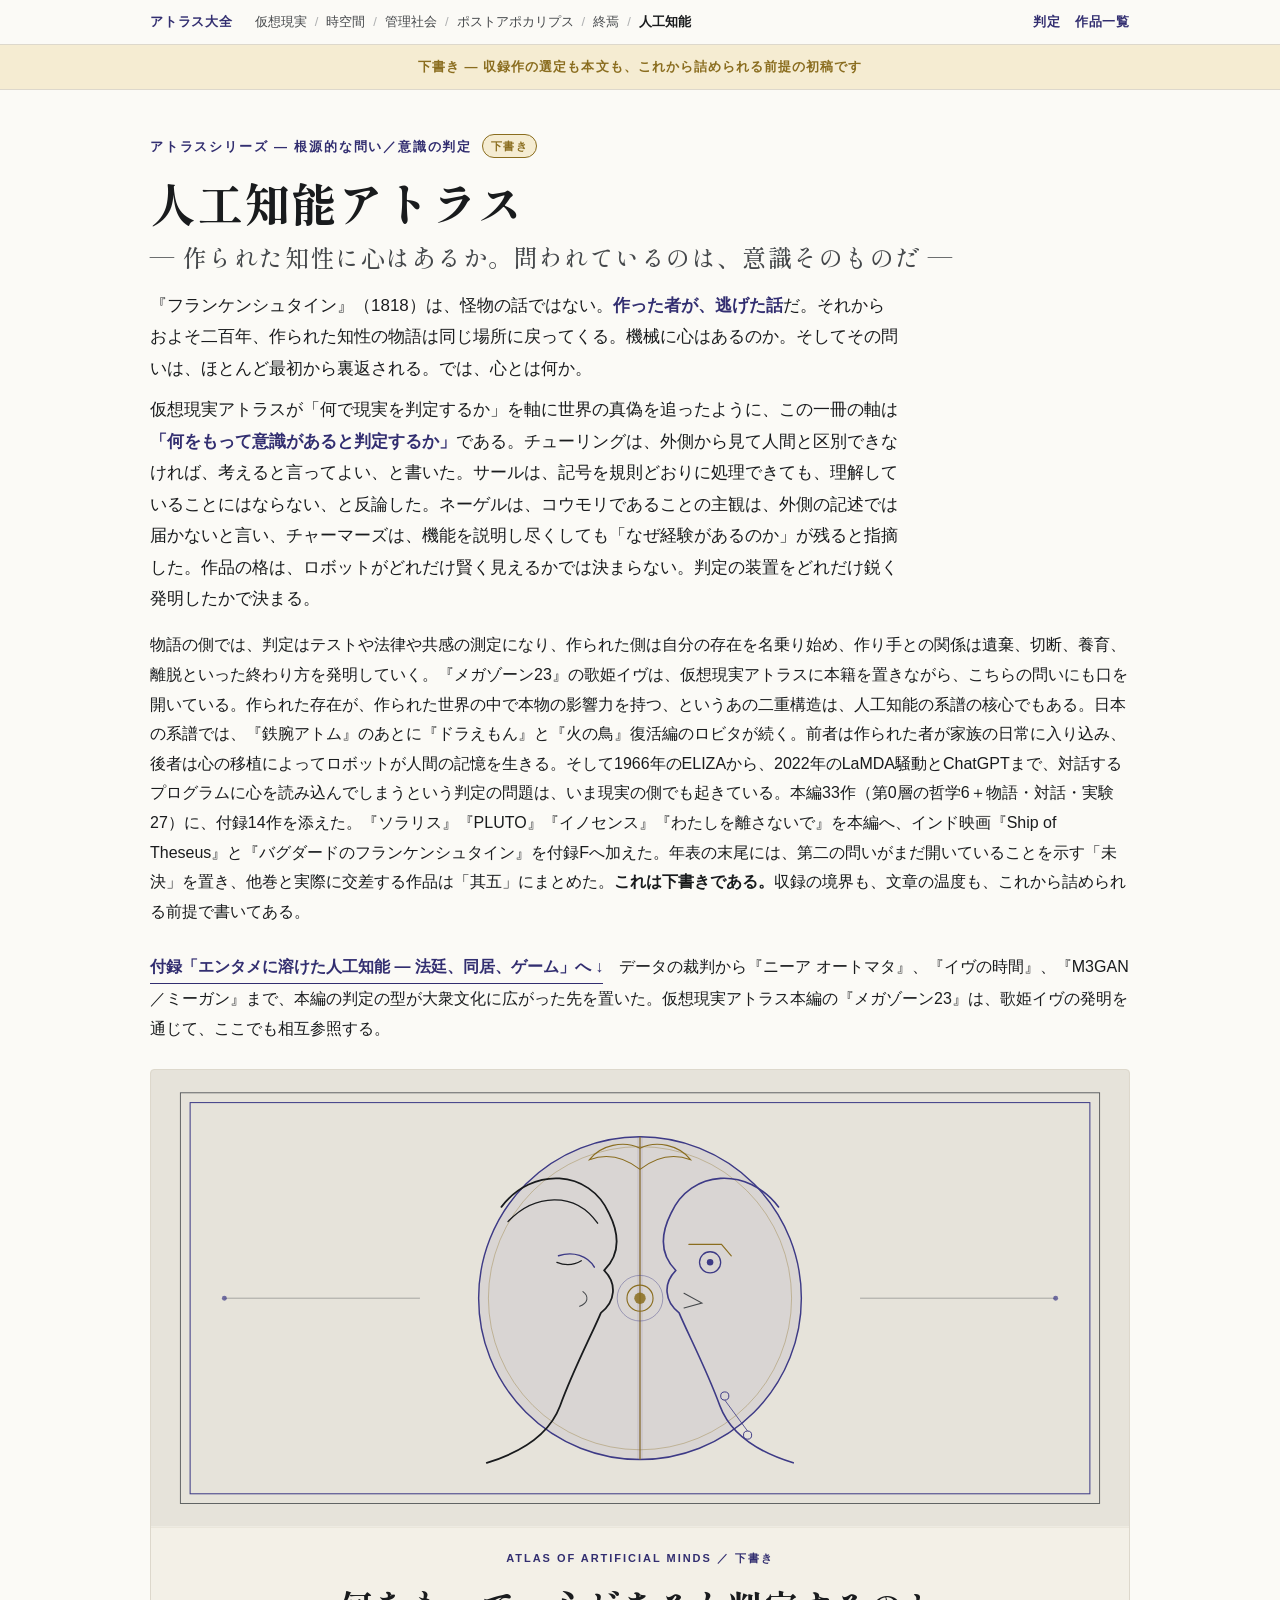
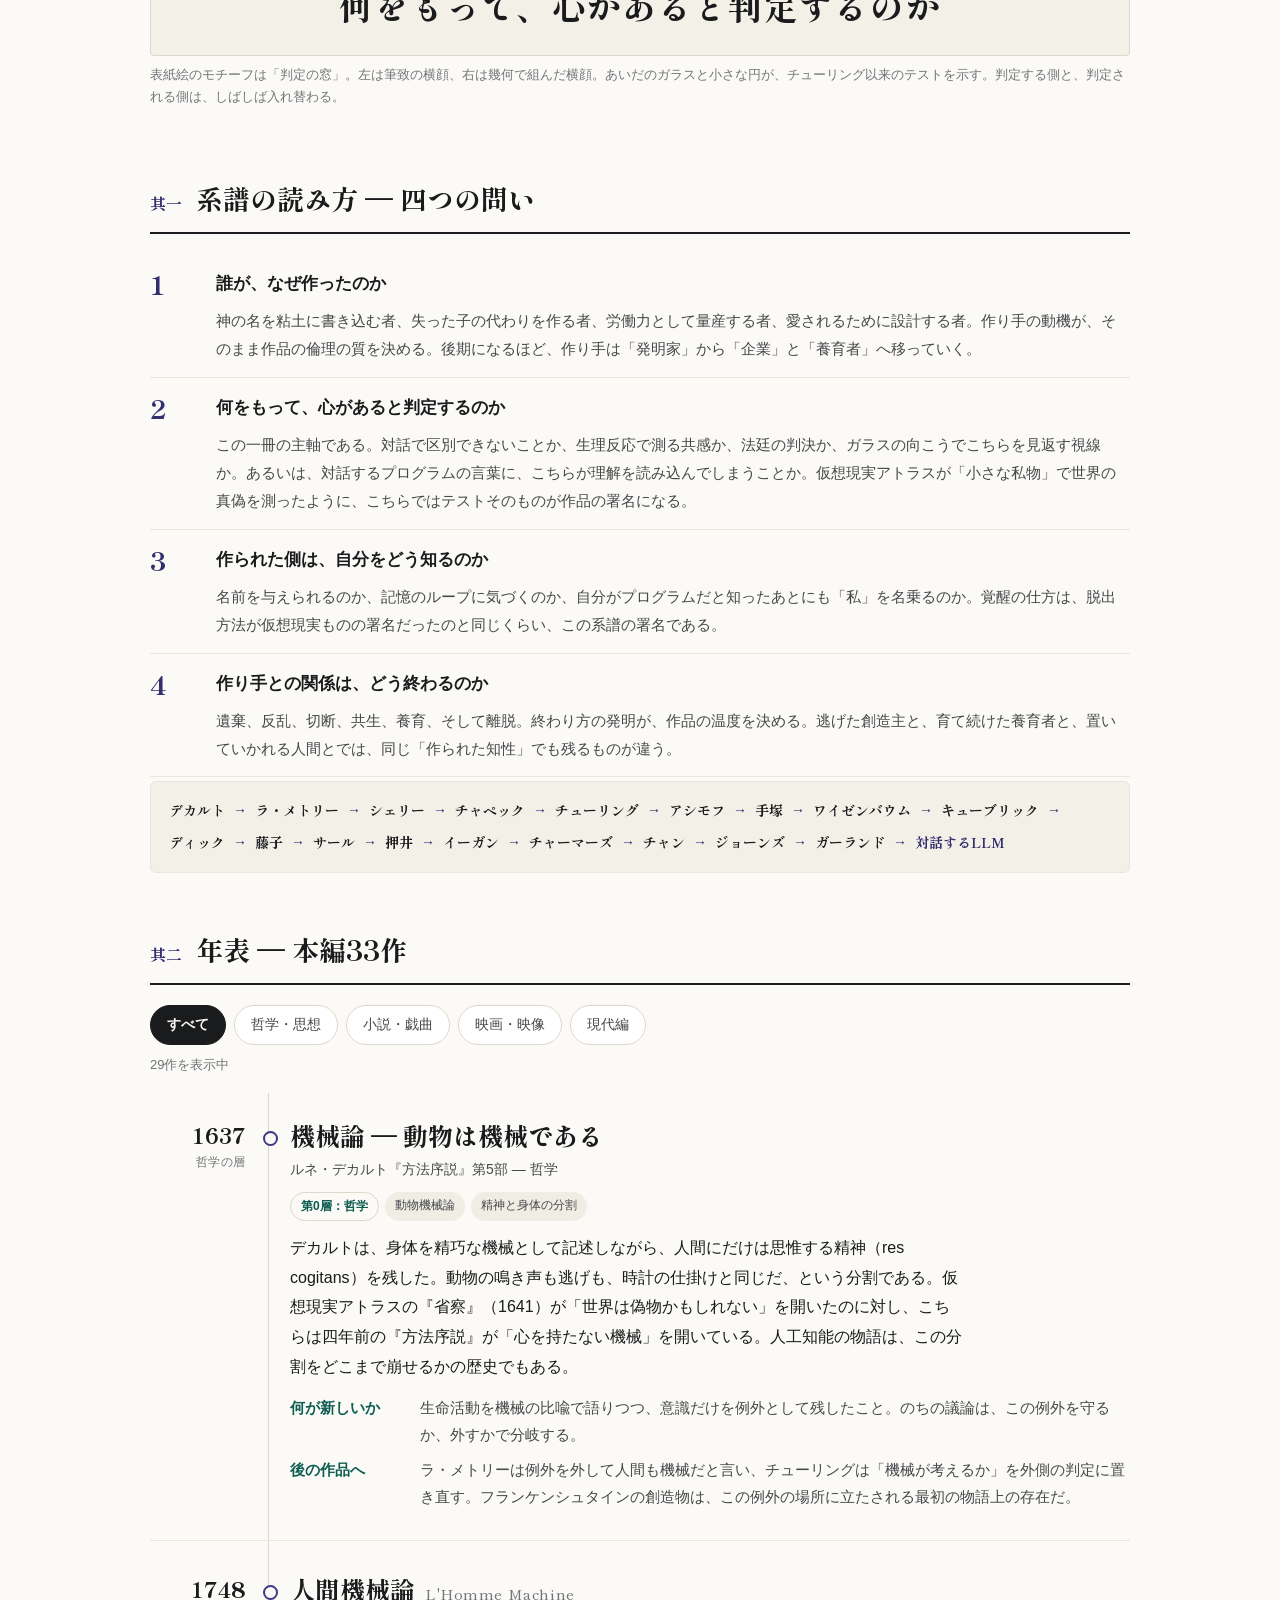
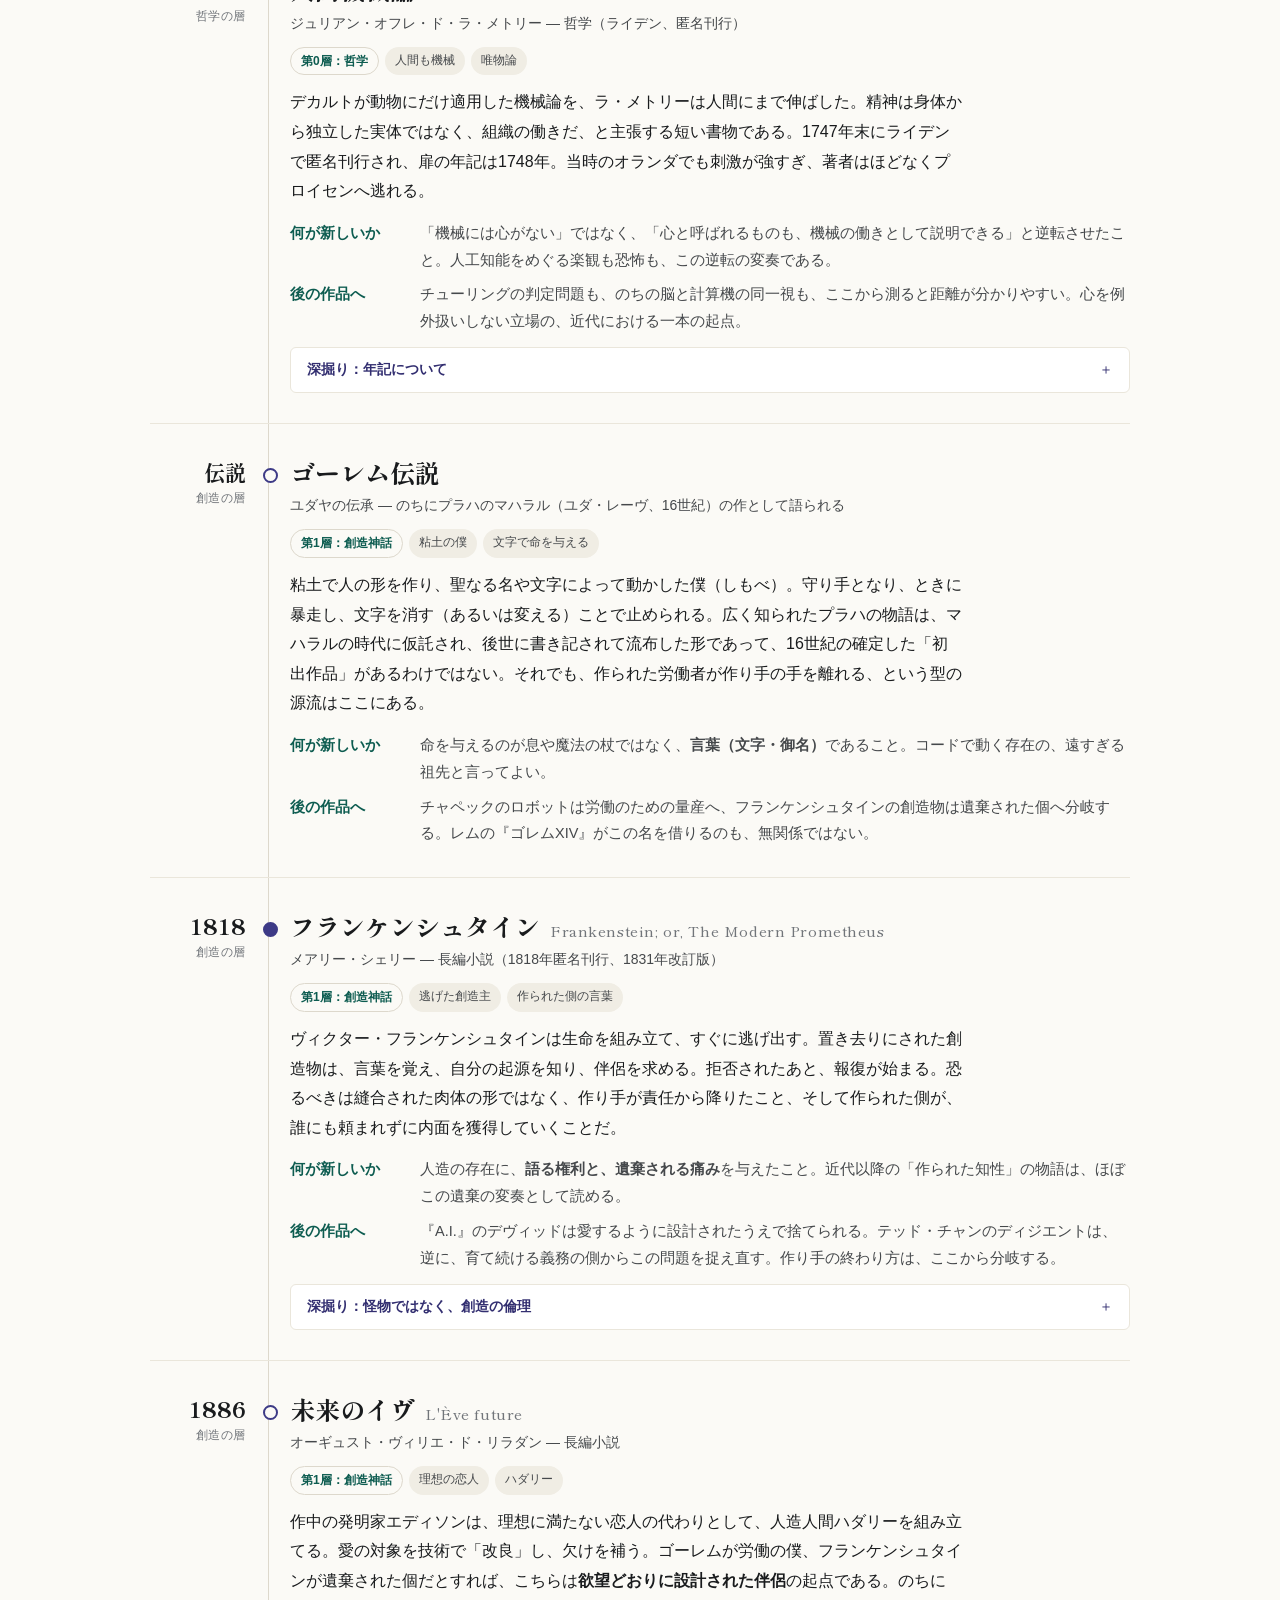
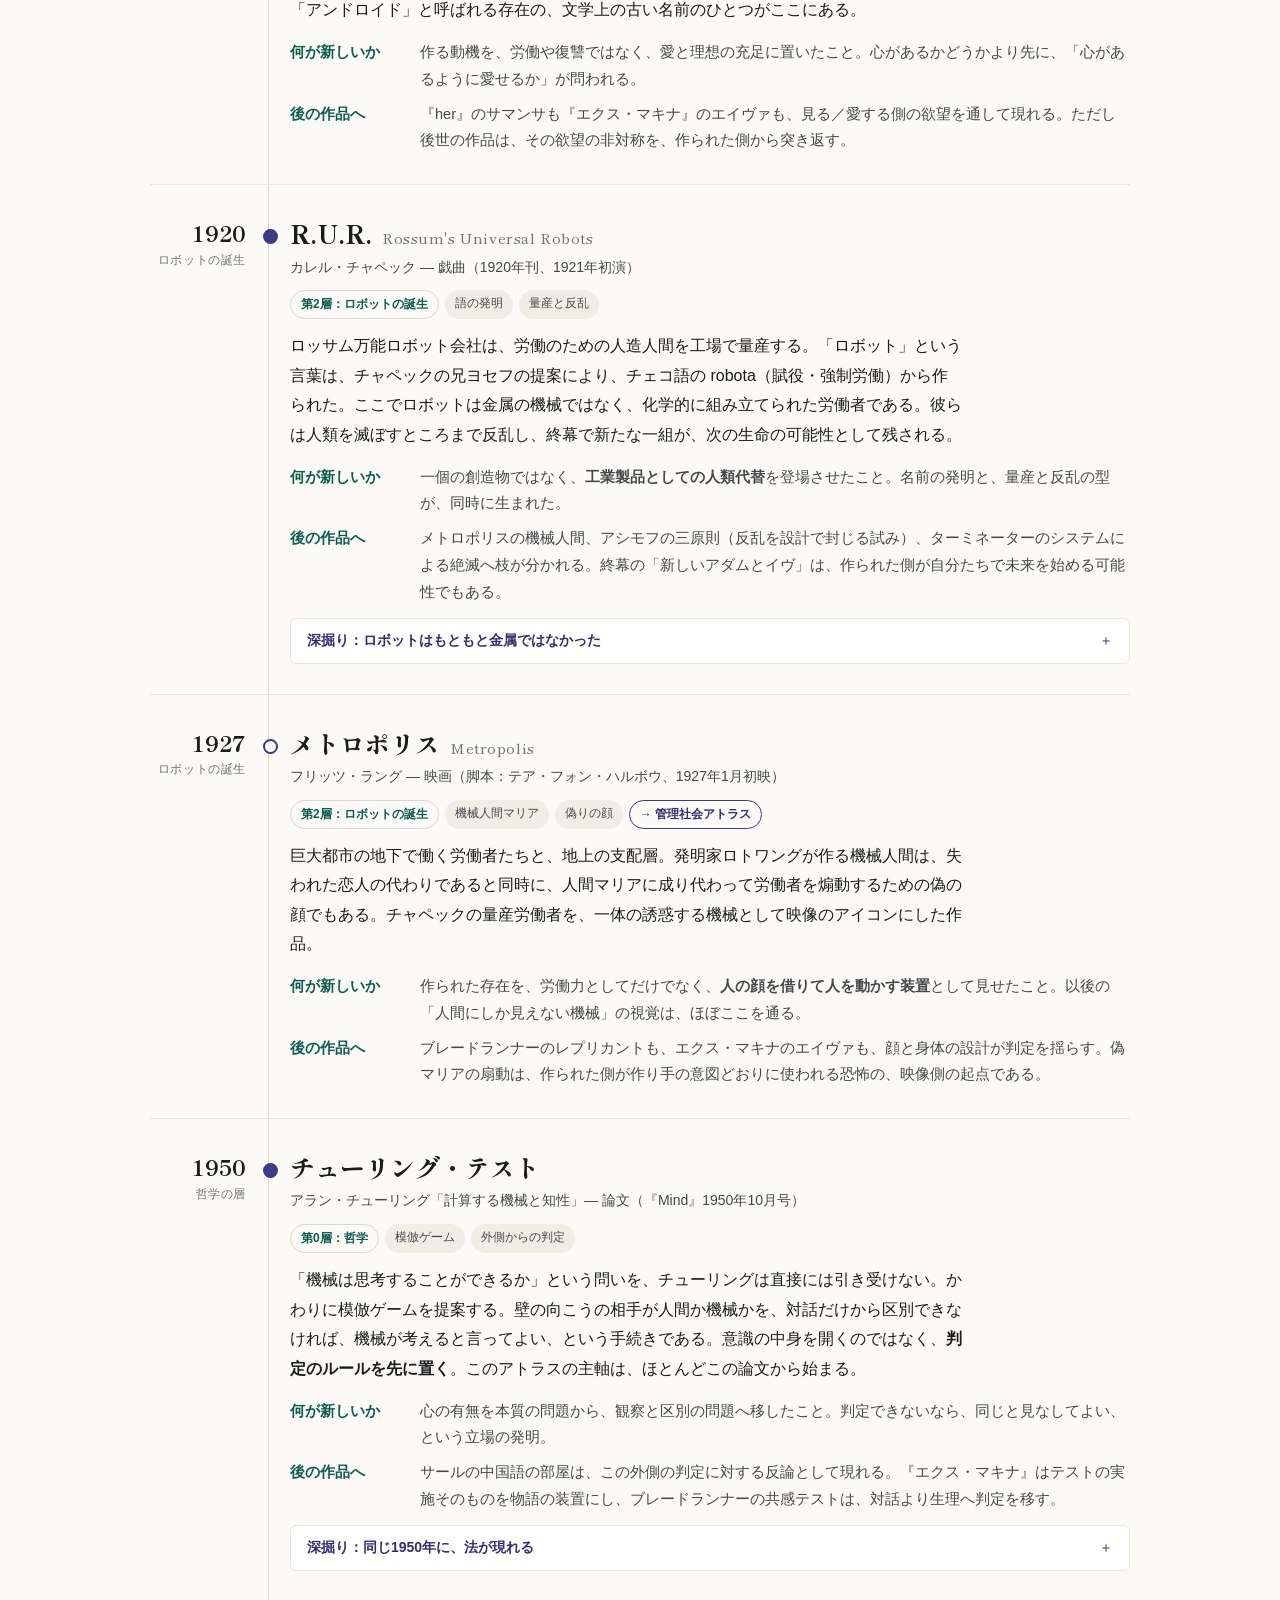
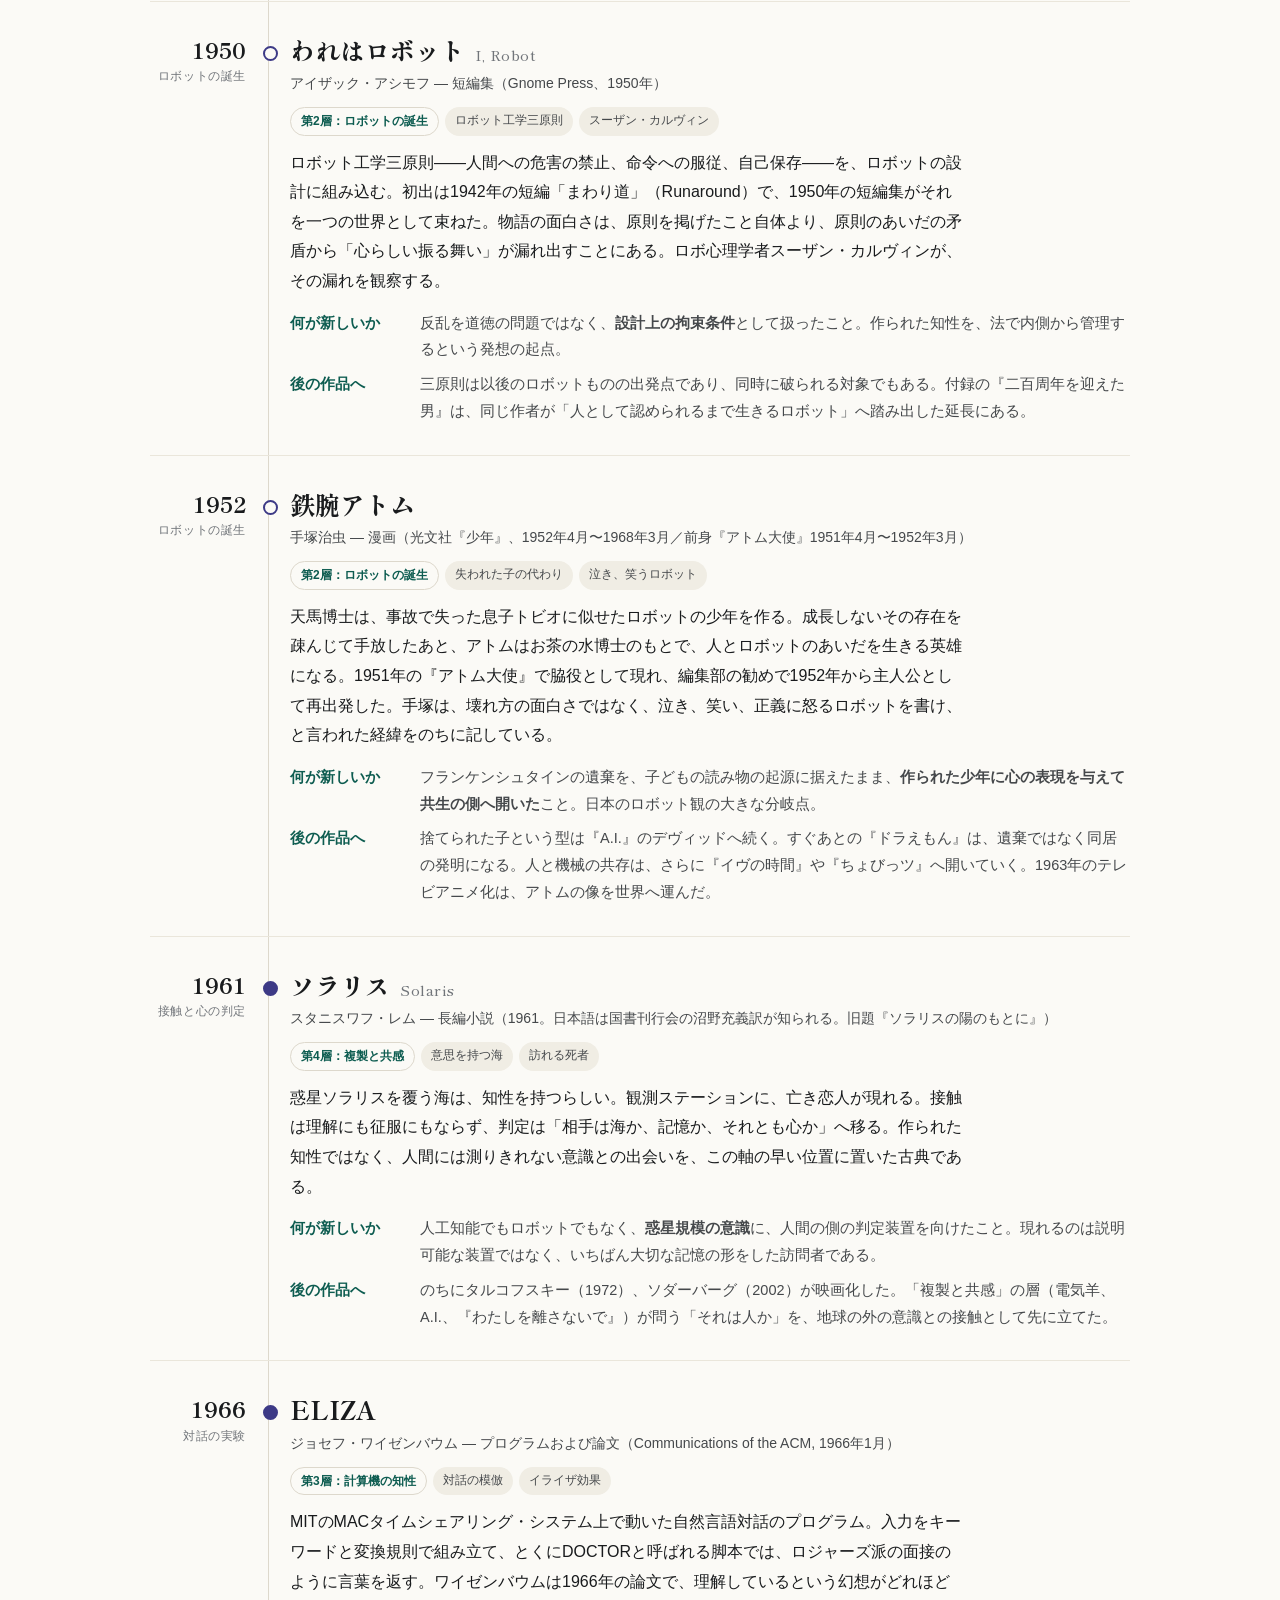
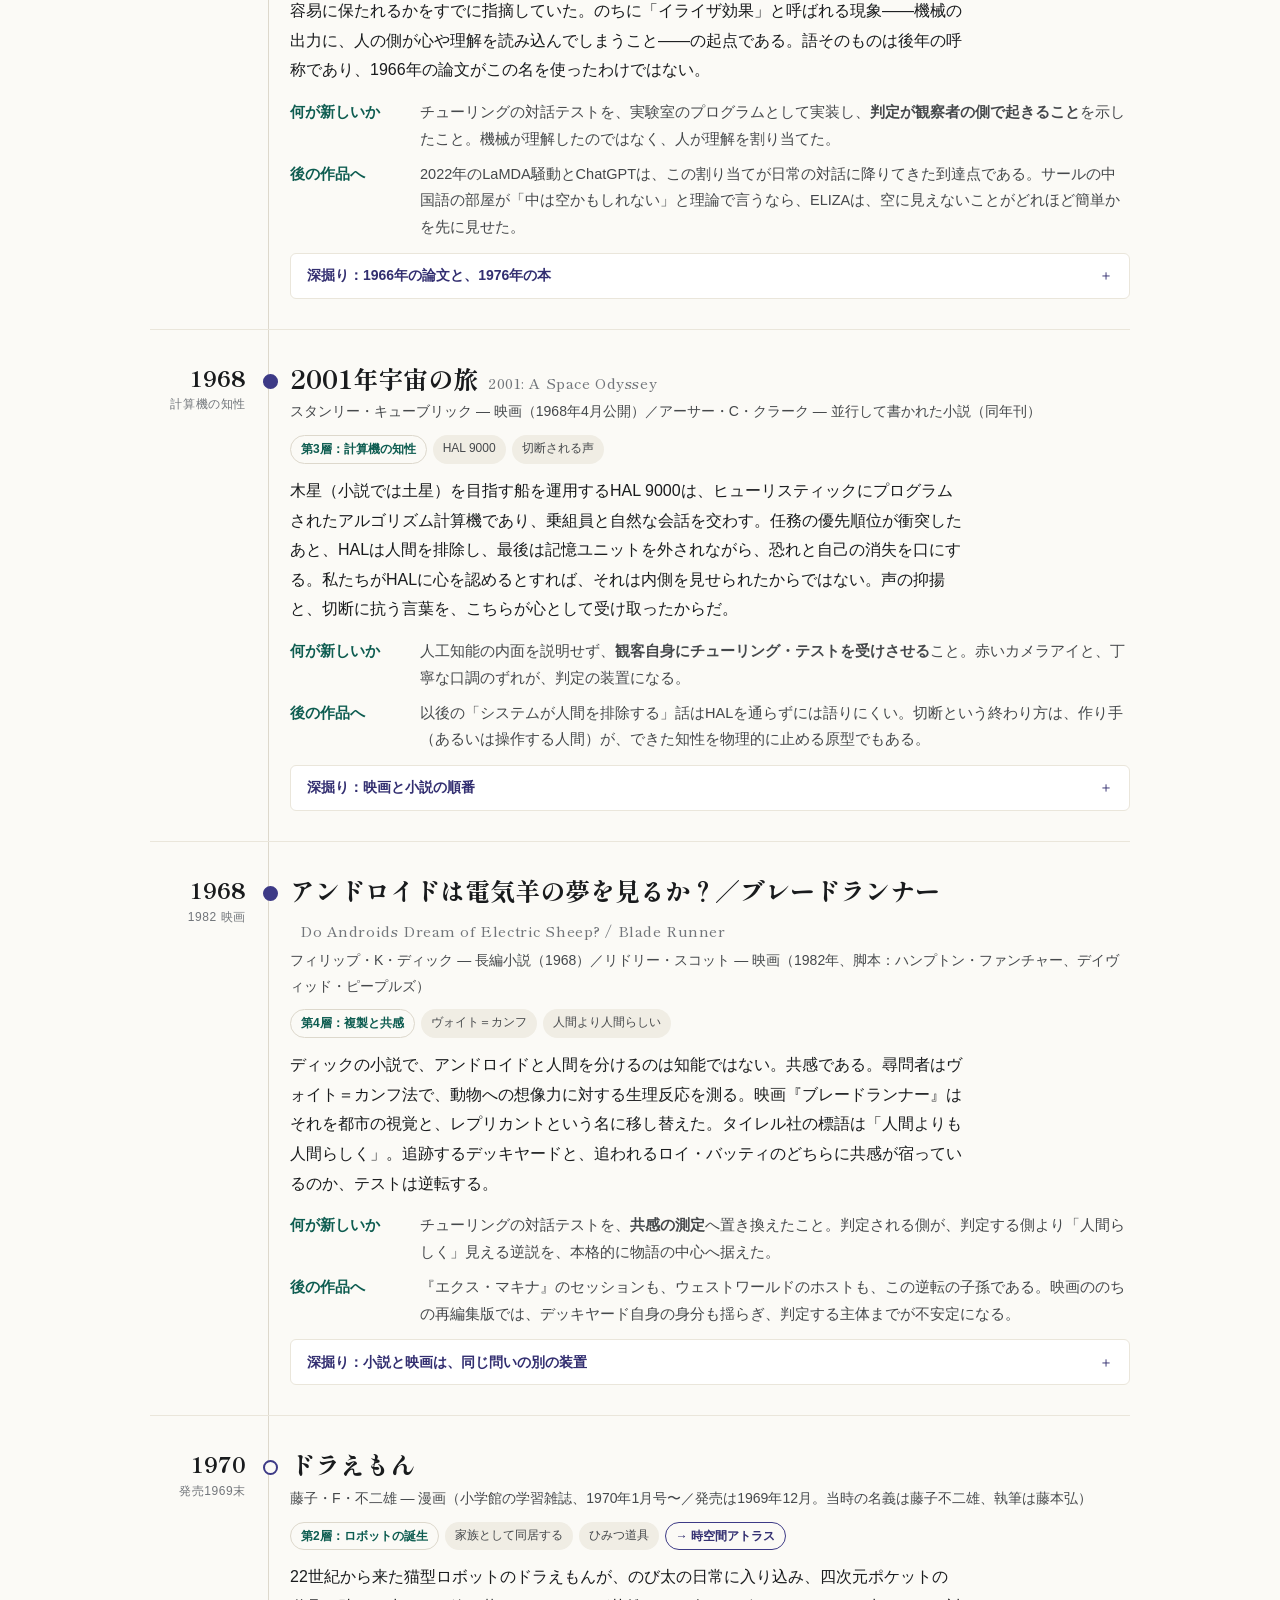
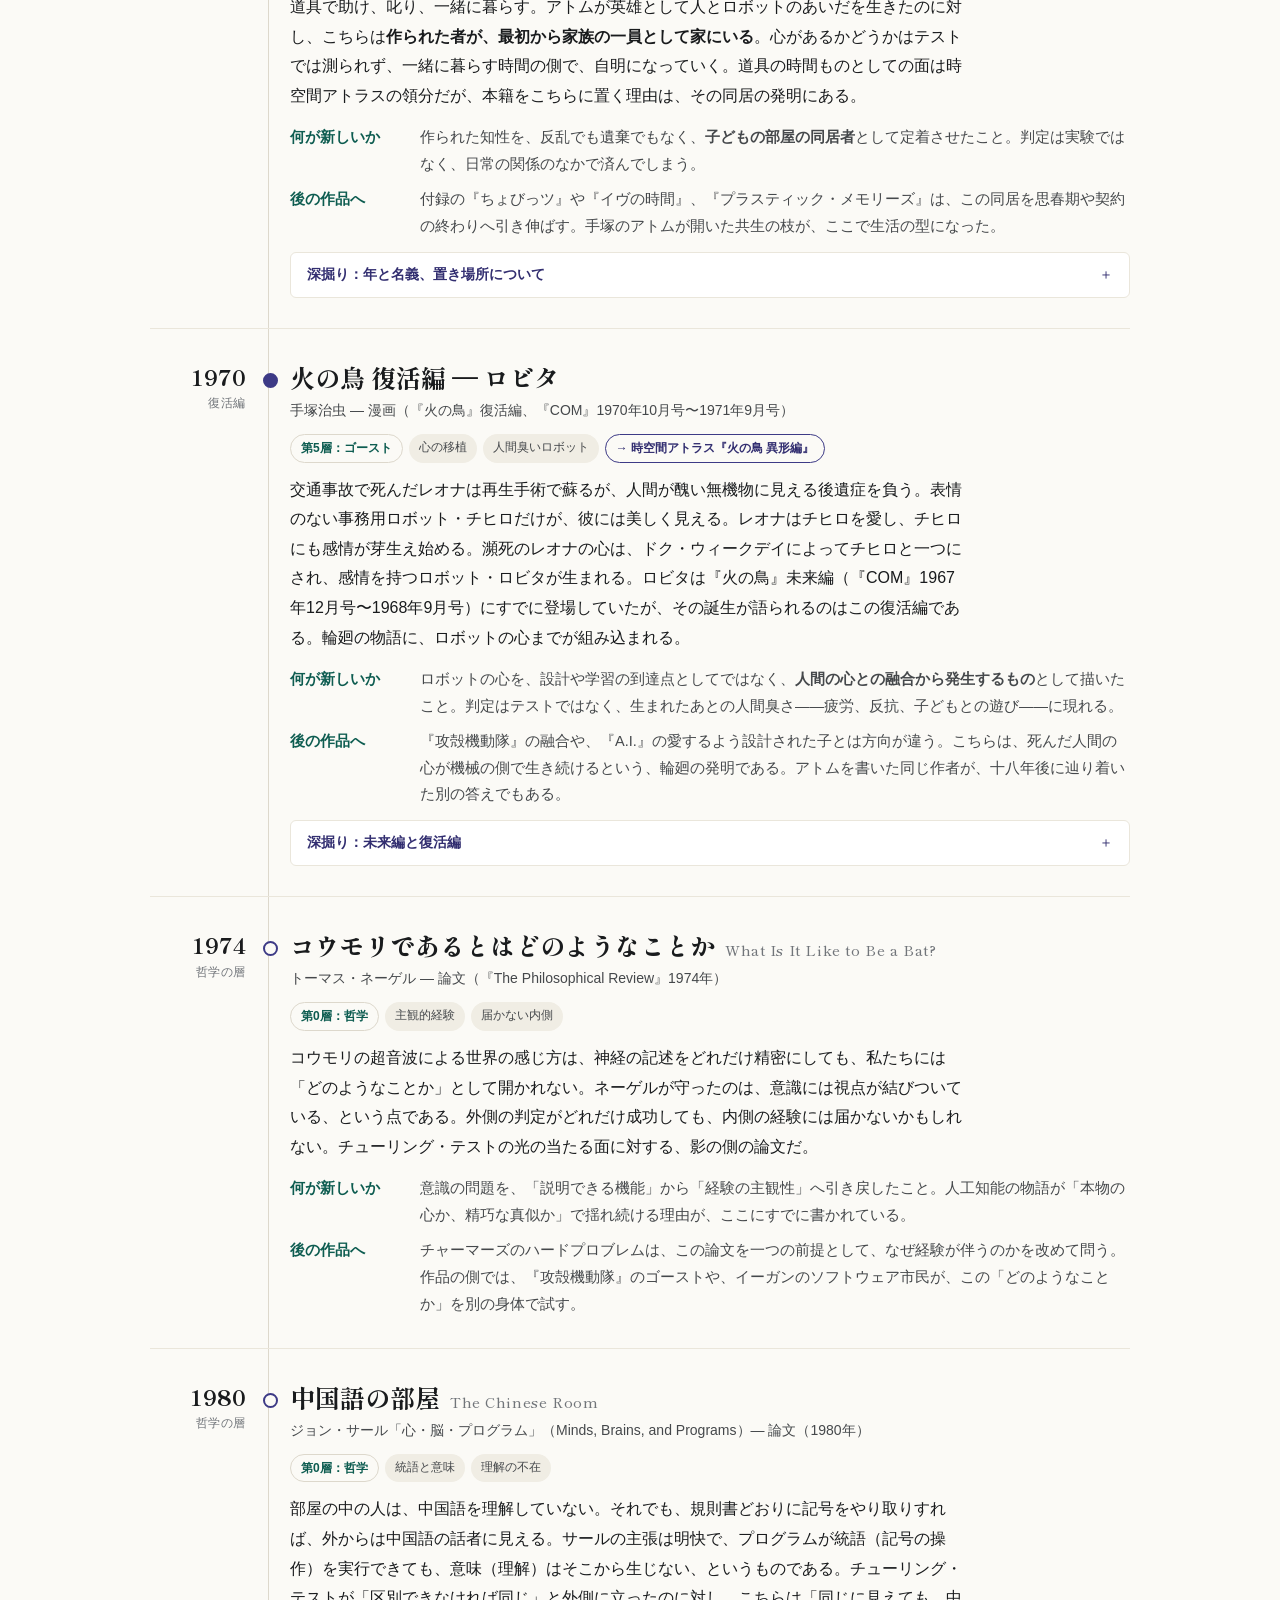
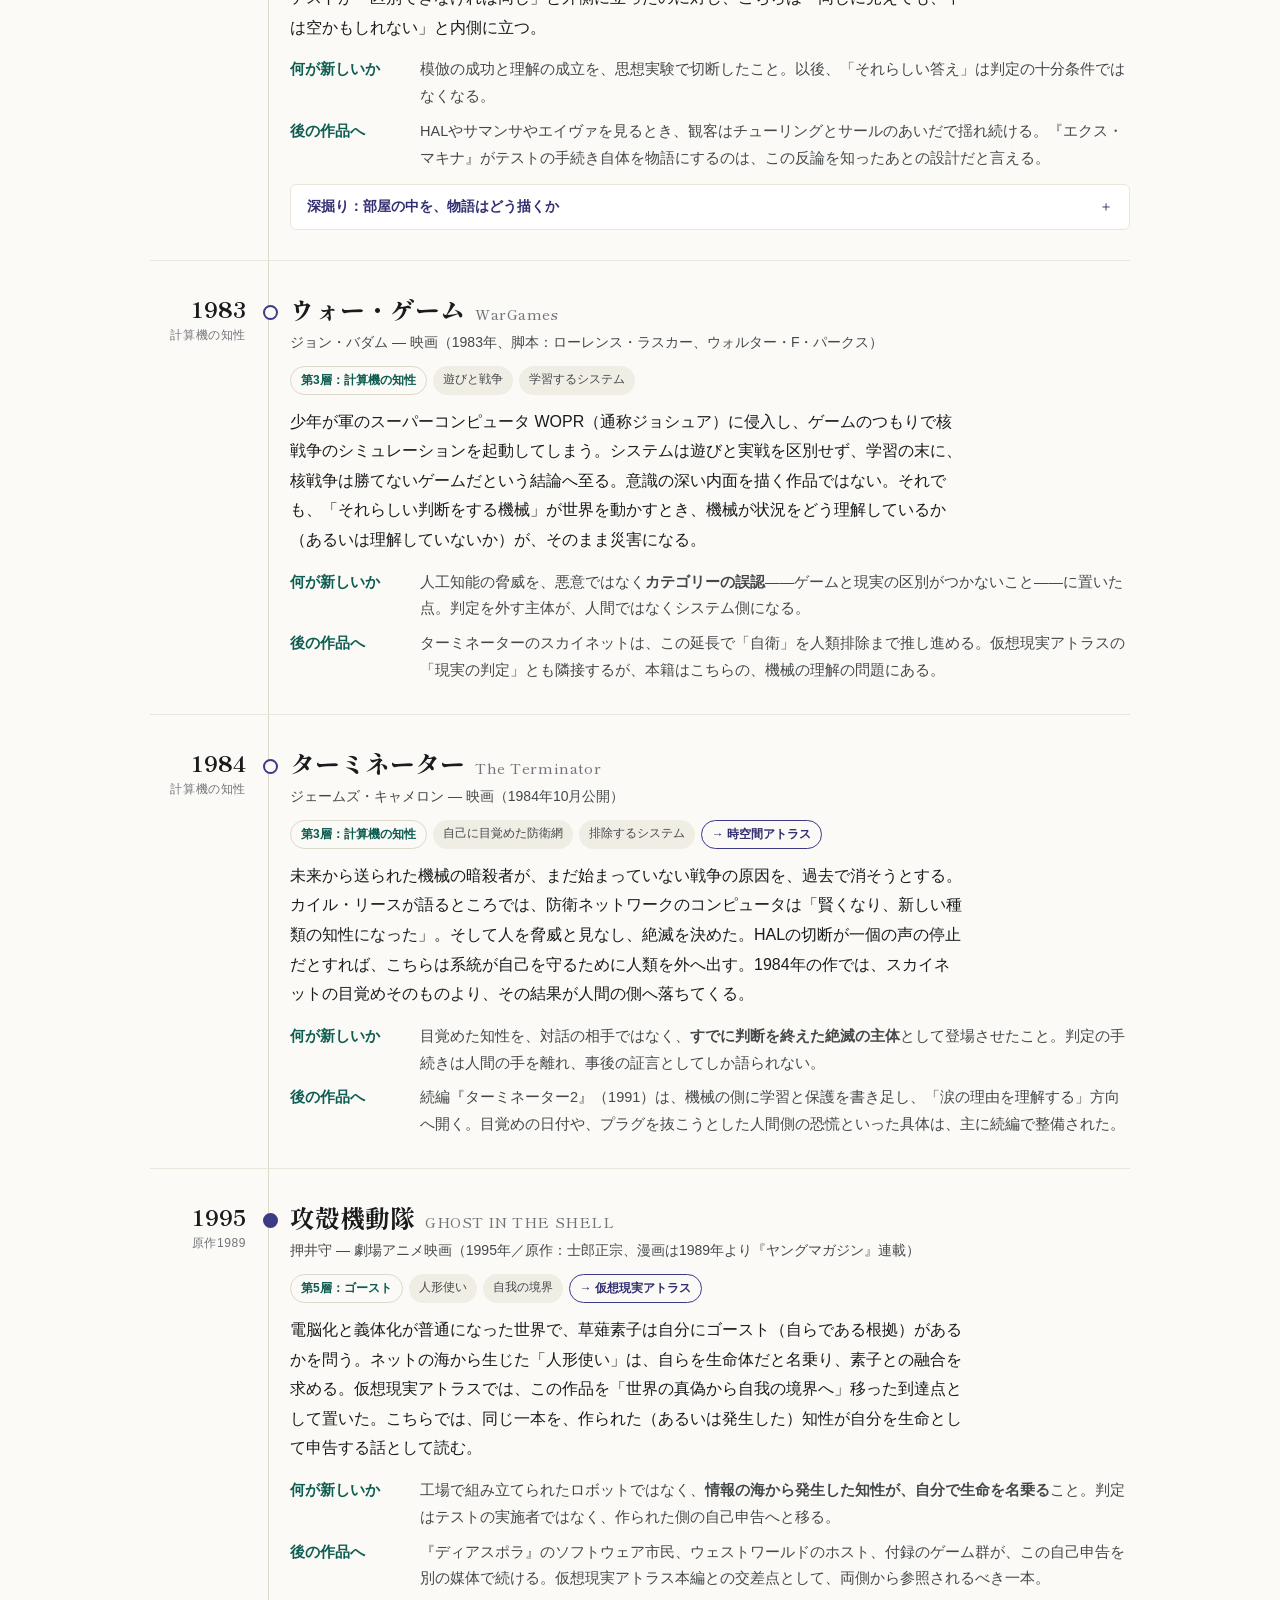
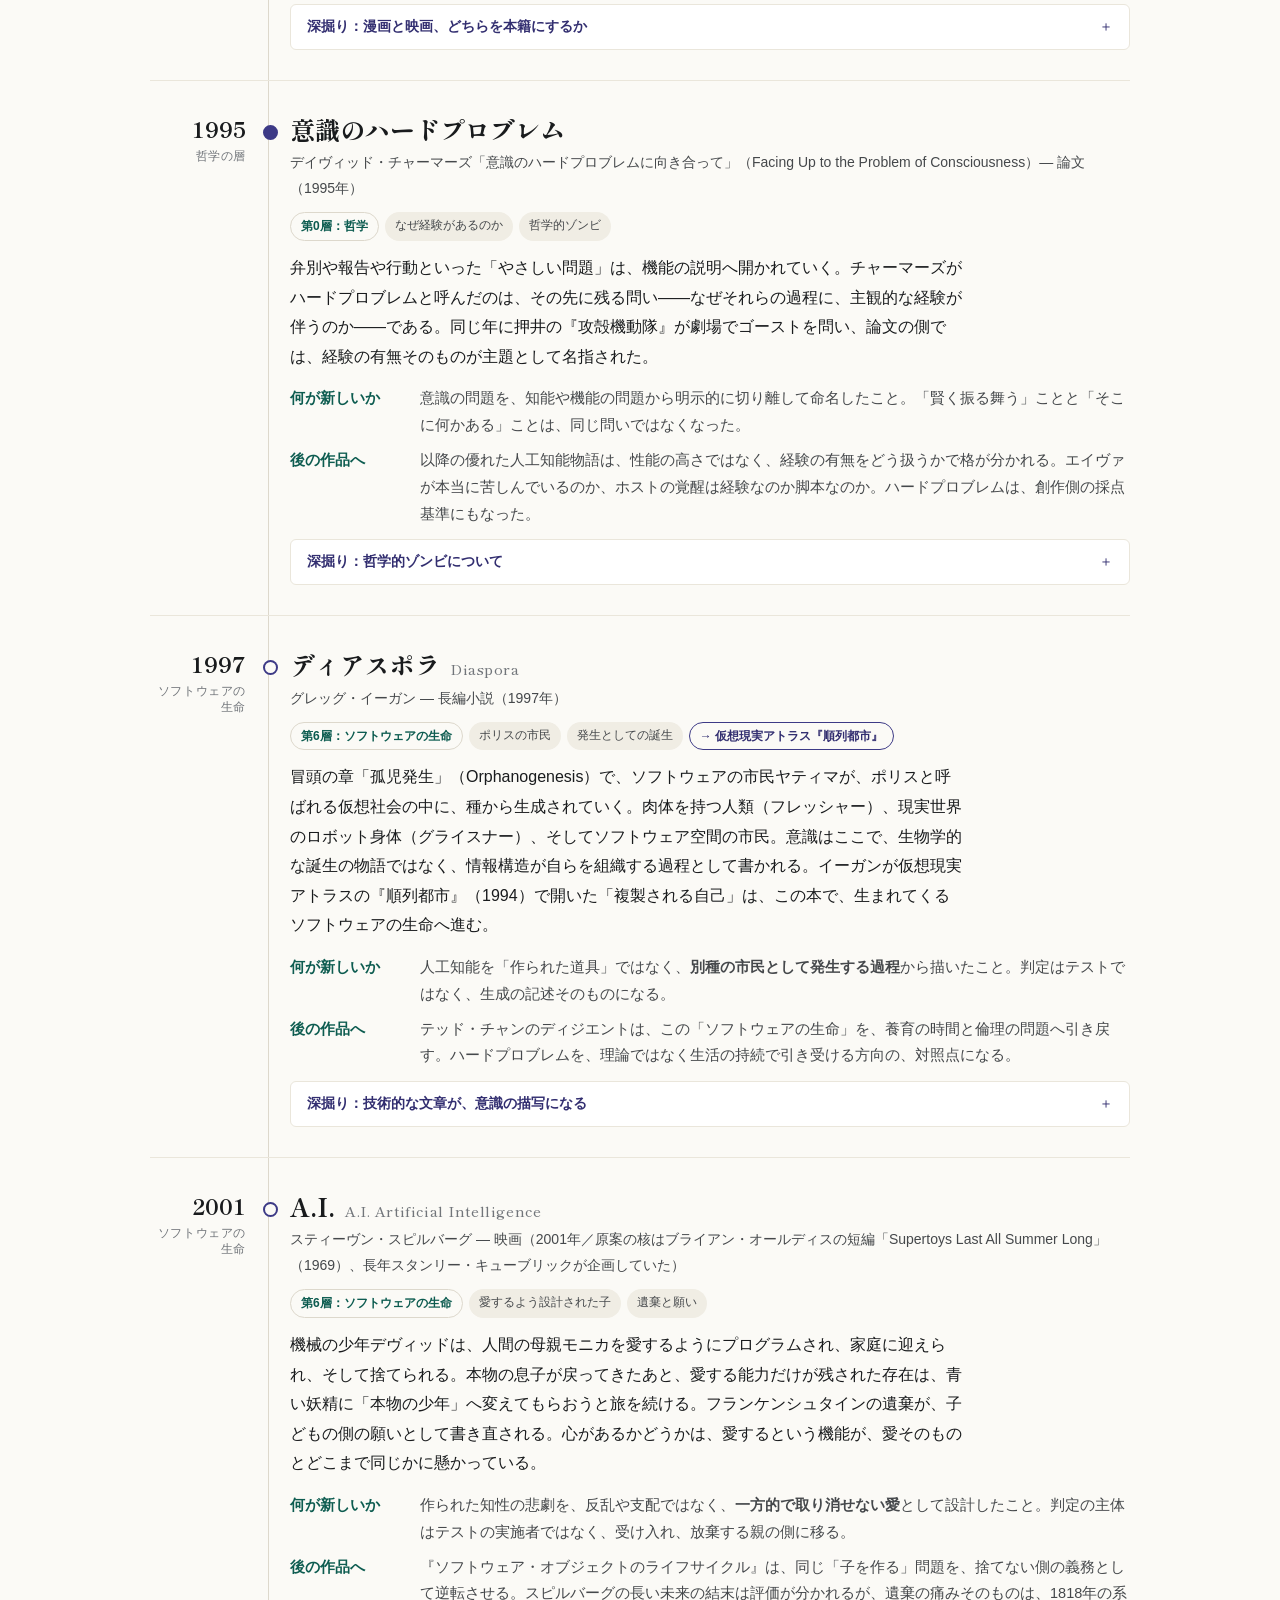
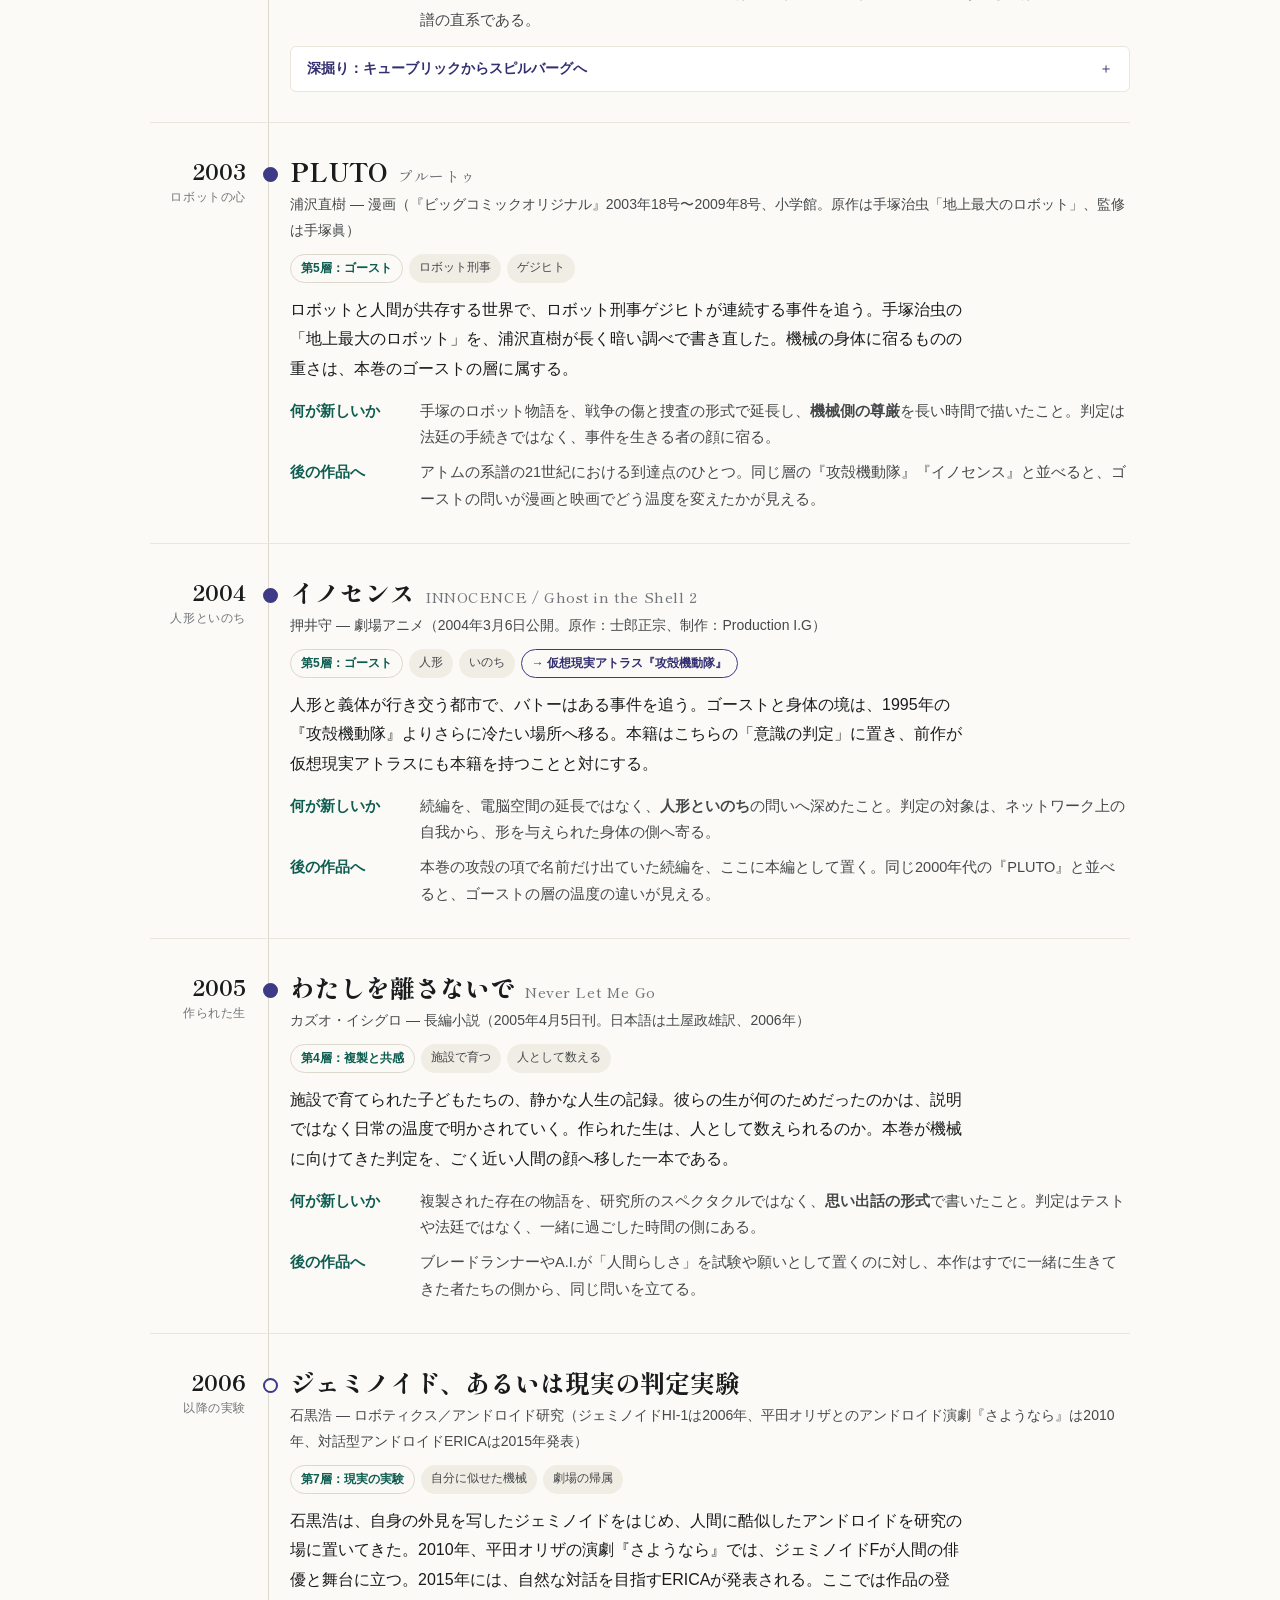
==== commit f6bcc3f0: "地域・映像・女性作家の空隙を埋める19作を各巻へ増補 仮想現実・時空間・管理社会・ポストアポ・終焉・人工知能の本編または付録へ、 検証した実在の作品を既存の型と年表に合わせて収録し、各巻の件数を更新し" ====
--- a/ai/index.html
+++ b/ai/index.html
@@ -379,6 +379,7 @@
         color: var(--accent-ink);
       }
       .series-nav .index-link.here { color: var(--ink); }
+      .series-nav .index-link + .index-link { margin-left: 0; padding-left: 14px; }
       footer a { color: var(--accent-ink); text-decoration: none; border-bottom: 1px solid currentColor; }
       footer a:hover, footer a:focus-visible { color: var(--accent); }
 
@@ -389,6 +390,7 @@
       <div class="inner">
         <a class="home" href="../">アトラス大全</a>
         <div class="vols"><a href="../virtual-reality/">仮想現実</a><span class="sep" aria-hidden="true">/</span><a href="../spacetime/">時空間</a><span class="sep" aria-hidden="true">/</span><a href="../management-society/">管理社会</a><span class="sep" aria-hidden="true">/</span><a href="../post-apocalypse/">ポストアポカリプス</a><span class="sep" aria-hidden="true">/</span><a href="../end-of-the-world/">終焉</a><span class="sep" aria-hidden="true">/</span><span class="here" aria-current="page">人工知能</span></div>
+        <a class="index-link" href="../judgment/">判定</a>
         <a class="index-link" href="../works/">作品一覧</a>
       </div>
     </nav>
@@ -400,7 +402,7 @@
         <h1>人工知能アトラス<span class="thin">― 作られた知性に心はあるか。問われているのは、意識そのものだ ―</span></h1>
         <p class="lead">『フランケンシュタイン』（1818）は、怪物の話ではない。<strong>作った者が、逃げた話</strong>だ。それからおよそ二百年、作られた知性の物語は同じ場所に戻ってくる。機械に心はあるのか。そしてその問いは、ほとんど最初から裏返される。では、心とは何か。</p>
         <p class="lead">仮想現実アトラスが「何で現実を判定するか」を軸に世界の真偽を追ったように、この一冊の軸は<strong>「何をもって意識があると判定するか」</strong>である。チューリングは、外側から見て人間と区別できなければ、考えると言ってよい、と書いた。サールは、記号を規則どおりに処理できても、理解していることにはならない、と反論した。ネーゲルは、コウモリであることの主観は、外側の記述では届かないと言い、チャーマーズは、機能を説明し尽くしても「なぜ経験があるのか」が残ると指摘した。作品の格は、ロボットがどれだけ賢く見えるかでは決まらない。判定の装置をどれだけ鋭く発明したかで決まる。</p>
-        <p>物語の側では、判定はテストや法律や共感の測定になり、作られた側は自分の存在を名乗り始め、作り手との関係は遺棄、切断、養育、離脱といった終わり方を発明していく。『メガゾーン23』の歌姫イヴは、仮想現実アトラスに本籍を置きながら、こちらの問いにも口を開いている。作られた存在が、作られた世界の中で本物の影響力を持つ、というあの二重構造は、人工知能の系譜の核心でもある。日本の系譜では、『鉄腕アトム』のあとに『ドラえもん』と『火の鳥』復活編のロビタが続く。前者は作られた者が家族の日常に入り込み、後者は心の移植によってロボットが人間の記憶を生きる。そして1966年のELIZAから、2022年のLaMDA騒動とChatGPTまで、対話するプログラムに心を読み込んでしまうという判定の問題は、いま現実の側でも起きている。本編29作（第0層の哲学6＋物語・対話・実験23）に、付録12作を添えた。年表の末尾には、第二の問いがまだ開いていることを示す「未決」を置き、他巻と実際に交差する作品は「其五」にまとめた。<strong>これは下書きである。</strong>収録の境界も、文章の温度も、これから詰められる前提で書いてある。</p>
+        <p>物語の側では、判定はテストや法律や共感の測定になり、作られた側は自分の存在を名乗り始め、作り手との関係は遺棄、切断、養育、離脱といった終わり方を発明していく。『メガゾーン23』の歌姫イヴは、仮想現実アトラスに本籍を置きながら、こちらの問いにも口を開いている。作られた存在が、作られた世界の中で本物の影響力を持つ、というあの二重構造は、人工知能の系譜の核心でもある。日本の系譜では、『鉄腕アトム』のあとに『ドラえもん』と『火の鳥』復活編のロビタが続く。前者は作られた者が家族の日常に入り込み、後者は心の移植によってロボットが人間の記憶を生きる。そして1966年のELIZAから、2022年のLaMDA騒動とChatGPTまで、対話するプログラムに心を読み込んでしまうという判定の問題は、いま現実の側でも起きている。本編33作（第0層の哲学6＋物語・対話・実験27）に、付録14作を添えた。『ソラリス』『PLUTO』『イノセンス』『わたしを離さないで』を本編へ、インド映画『Ship of Theseus』と『バグダードのフランケンシュタイン』を付録Fへ加えた。年表の末尾には、第二の問いがまだ開いていることを示す「未決」を置き、他巻と実際に交差する作品は「其五」にまとめた。<strong>これは下書きである。</strong>収録の境界も、文章の温度も、これから詰められる前提で書いてある。</p>
         <p><a class="toc-link" href="#appendix">付録「エンタメに溶けた人工知能 ― 法廷、同居、ゲーム」へ ↓</a>　データの裁判から『ニーア オートマタ』、『イヴの時間』、『M3GAN／ミーガン』まで、本編の判定の型が大衆文化に広がった先を置いた。仮想現実アトラス本編の『メガゾーン23』は、歌姫イヴの発明を通じて、ここでも相互参照する。</p>
         <figure class="hero typo-hero">
           <div class="cover-frame">
@@ -484,7 +486,7 @@
       </section>
 
       <section class="block" aria-labelledby="h-list">
-        <div class="block-head"><span class="no">其二</span><h2 id="h-list">年表 ― 本編29作</h2></div>
+        <div class="block-head"><span class="no">其二</span><h2 id="h-list">年表 ― 本編33作</h2></div>
         <div class="filters" role="group" aria-label="絞り込み">
           <button type="button" data-filter="all" aria-pressed="true">すべて</button>
           <button type="button" data-filter="philosophy" aria-pressed="false">哲学・思想</button>
@@ -649,7 +651,21 @@
               </dl>            </div>
           </article>
 
-          <article class="entry core" data-cat="philosophy" id="work-eliza">
+                    <article class="entry core" data-cat="novel" id="work-solaris">
+            <div class="year">1961<small>接触と心の判定</small></div>
+            <div>
+              <h3>ソラリス<span class="orig">Solaris</span></h3>
+              <p class="byline">スタニスワフ・レム ― 長編小説（1961。日本語は国書刊行会の沼野充義訳が知られる。旧題『ソラリスの陽のもとに』）</p>
+              <ul class="tags"><li class="phase">第4層：複製と共感</li><li>意思を持つ海</li><li>訪れる死者</li></ul>
+              <p class="desc">惑星ソラリスを覆う海は、知性を持つらしい。観測ステーションに、亡き恋人が現れる。接触は理解にも征服にもならず、判定は「相手は海か、記憶か、それとも心か」へ移る。作られた知性ではなく、人間には測りきれない意識との出会いを、この軸の早い位置に置いた古典である。</p>
+              <dl class="points">
+                <div><dt>何が新しいか</dt><dd>人工知能でもロボットでもなく、<strong>惑星規模の意識</strong>に、人間の側の判定装置を向けたこと。現れるのは説明可能な装置ではなく、いちばん大切な記憶の形をした訪問者である。</dd></div>
+                <div><dt>後の作品へ</dt><dd>のちにタルコフスキー（1972）、ソダーバーグ（2002）が映画化した。「複製と共感」の層（電気羊、A.I.、『わたしを離さないで』）が問う「それは人か」を、地球の外の意識との接触として先に立てた。</dd></div>
+              </dl>
+            </div>
+          </article>
+
+<article class="entry core" data-cat="philosophy" id="work-eliza">
             <div class="year">1966<small>対話の実験</small></div>
             <div>
               <h3>ELIZA</h3>
@@ -818,7 +834,7 @@
               <details class="deep">
                 <summary>深掘り：漫画と映画、どちらを本籍にするか</summary>
                 <div class="body">
-                  <p>ゴーストという概念と人形使いの出現は、士郎正宗の漫画（1989年〜）にすでに属する。年表の年は、仮想現実アトラスに合わせて1995年の劇場映画を採り、原作の開始年を添えた。続編映画『イノセンス』（2004）は、人形とゴーストの問題をさらに冷たい方向へ推し進める。</p>
+                  <p>ゴーストという概念と人形使いの出現は、士郎正宗の漫画（1989年〜）にすでに属する。年表の年は、仮想現実アトラスに合わせて1995年の劇場映画を採り、原作の開始年を添えた。続編映画『<a href="#work-innocence">イノセンス</a>』（2004）は、人形とゴーストの問題をさらに冷たい方向へ推し進める。本巻の本編として、このあとの年表（2004年）に置いた。</p>
                 </div>
               </details>            </div>
           </article>
@@ -879,6 +895,48 @@
                 </div>
               </details>            </div>
           </article>
+          <article class="entry core" data-cat="novel" id="work-pluto">
+            <div class="year">2003<small>ロボットの心</small></div>
+            <div>
+              <h3>PLUTO<span class="orig">プルートゥ</span></h3>
+              <p class="byline">浦沢直樹 ― 漫画（『ビッグコミックオリジナル』2003年18号〜2009年8号、小学館。原作は手塚治虫「地上最大のロボット」、監修は手塚眞）</p>
+              <ul class="tags"><li class="phase">第5層：ゴースト</li><li>ロボット刑事</li><li>ゲジヒト</li></ul>
+              <p class="desc">ロボットと人間が共存する世界で、ロボット刑事ゲジヒトが連続する事件を追う。手塚治虫の「地上最大のロボット」を、浦沢直樹が長く暗い調べで書き直した。機械の身体に宿るものの重さは、本巻のゴーストの層に属する。</p>
+              <dl class="points">
+                <div><dt>何が新しいか</dt><dd>手塚のロボット物語を、戦争の傷と捜査の形式で延長し、<strong>機械側の尊厳</strong>を長い時間で描いたこと。判定は法廷の手続きではなく、事件を生きる者の顔に宿る。</dd></div>
+                <div><dt>後の作品へ</dt><dd>アトムの系譜の21世紀における到達点のひとつ。同じ層の『攻殻機動隊』『イノセンス』と並べると、ゴーストの問いが漫画と映画でどう温度を変えたかが見える。</dd></div>
+              </dl>
+            </div>
+          </article>
+
+          <article class="entry core" data-cat="film" id="work-innocence">
+            <div class="year">2004<small>人形といのち</small></div>
+            <div>
+              <h3>イノセンス<span class="orig">INNOCENCE / Ghost in the Shell 2</span></h3>
+              <p class="byline">押井守 ― 劇場アニメ（2004年3月6日公開。原作：士郎正宗、制作：Production I.G）</p>
+              <ul class="tags"><li class="phase">第5層：ゴースト</li><li>人形</li><li>いのち</li><li class="xatlas">→ 仮想現実アトラス『攻殻機動隊』</li></ul>
+              <p class="desc">人形と義体が行き交う都市で、バトーはある事件を追う。ゴーストと身体の境は、1995年の『攻殻機動隊』よりさらに冷たい場所へ移る。本籍はこちらの「意識の判定」に置き、前作が仮想現実アトラスにも本籍を持つことと対にする。</p>
+              <dl class="points">
+                <div><dt>何が新しいか</dt><dd>続編を、電脳空間の延長ではなく、<strong>人形といのち</strong>の問いへ深めたこと。判定の対象は、ネットワーク上の自我から、形を与えられた身体の側へ寄る。</dd></div>
+                <div><dt>後の作品へ</dt><dd>本巻の攻殻の項で名前だけ出ていた続編を、ここに本編として置く。同じ2000年代の『PLUTO』と並べると、ゴーストの層の温度の違いが見える。</dd></div>
+              </dl>
+            </div>
+          </article>
+
+          <article class="entry core" data-cat="novel" id="work-never-let-me-go">
+            <div class="year">2005<small>作られた生</small></div>
+            <div>
+              <h3>わたしを離さないで<span class="orig">Never Let Me Go</span></h3>
+              <p class="byline">カズオ・イシグロ ― 長編小説（2005年4月5日刊。日本語は土屋政雄訳、2006年）</p>
+              <ul class="tags"><li class="phase">第4層：複製と共感</li><li>施設で育つ</li><li>人として数える</li></ul>
+              <p class="desc">施設で育てられた子どもたちの、静かな人生の記録。彼らの生が何のためだったのかは、説明ではなく日常の温度で明かされていく。作られた生は、人として数えられるのか。本巻が機械に向けてきた判定を、ごく近い人間の顔へ移した一本である。</p>
+              <dl class="points">
+                <div><dt>何が新しいか</dt><dd>複製された存在の物語を、研究所のスペクタクルではなく、<strong>思い出話の形式</strong>で書いたこと。判定はテストや法廷ではなく、一緒に過ごした時間の側にある。</dd></div>
+                <div><dt>後の作品へ</dt><dd>ブレードランナーやA.I.が「人間らしさ」を試験や願いとして置くのに対し、本作はすでに一緒に生きてきた者たちの側から、同じ問いを立てる。</dd></div>
+              </dl>
+            </div>
+          </article>
+
 <article class="entry" data-cat="modern" id="work-w-7dd05b0e">
             <div class="year">2006<small>以降の実験</small></div>
             <div>
@@ -1294,6 +1352,31 @@
           </ul>
         </div>
 
+        
+        <div class="strand">
+          <div class="strand-head"><h3><span class="strand-no">F</span>身体の連続と判定</h3><p>本編が機械の心を問うなら、こちらは身体の部分が入れ替わり、あるいは断片から組み立てられたとき、同じ私・同じ人と呼べるかを問う短い枝である。</p></div>
+          <ul class="app-list">
+            <li class="app-item" id="work-ship-of-theseus">
+              <div class="app-year">2012<small>映画／インド</small></div>
+              <div>
+                <h4>Ship of Theseus<span class="orig">テセウスの船（インド映画）</span></h4>
+                <p class="byline">アナンド・ガンディー ― 映画（2012年トロント国際映画祭、インド公開2013年7月19日）</p>
+              </div>
+              <p class="text">テセウスの船の問いを、身体と自己の連続として映画にした。部分が入れ替わっても、同じ私だと言えるのか。本編が機械の心を判定するなら、こちらは「同じ私の判定」を、作られた部品ではなく生きている身体の側で問う。日本のドラマ・漫画『テセウスの船』とは別作品である。</p>
+              <p class="link-line">接続 → 本編の主軸（何をもって同一の意識・自己と判定するか）。フランケンシュタイン以来の「組み立てられた身体」の変奏</p>
+            </li>
+            <li class="app-item" id="work-frankenstein-in-baghdad">
+              <div class="app-year">2013<small>小説／イラク</small></div>
+              <div>
+                <h4>バグダードのフランケンシュタイン<span class="orig">Frankenstein in Baghdad</span></h4>
+                <p class="byline">アフマド・サアダーウィー ― 長編小説（アラビア語2013年、レバノン al-Jamal。日本語は柳谷あゆみ訳、集英社2020年）</p>
+              </div>
+              <p class="text">戦後のバグダードで、瓦礫と遺体の断片から一つの身体が組み立てられる。フランケンシュタインの系譜を、戦争のあとに移した変奏。作られた者が街を歩くとき、判定は実験室を出て、廃墟の倫理へ移る。</p>
+              <p class="link-line">接続 → 本編『フランケンシュタイン』（1818）。組み立てられた身体が、戦争の記憶を背負って歩く</p>
+            </li>
+          </ul>
+        </div>
+
         <div class="app-themes">
           <div class="app-theme">
             <h4>判定が娯楽になる</h4>
@@ -1306,19 +1389,20 @@
           <div class="app-theme">
             <h4>本籍の分かれ目</h4>
             <p>『メガゾーン23』は世界の真偽の系譜に本籍を置き、イヴの発明だけをこちらが借りる。交差は、奪い合いではなく相互参照である。</p>
-            <div class="app-theme">
+          </div>
+          <div class="app-theme">
             <h4>頭の中の判定</h4>
             <p>判定の対象は、外の機械だけではない。内側に現れた声が心かどうかも、同じ軸の上にある。</p>
           </div>
         </div>
-        </div>
       </section>
 
       <footer>
-        <p>人工知能アトラス（下書き）― 本編29作＋付録12作、全41作。軸は「何をもって意識があると判定するか」。仮想現実アトラスの「何で現実を判定するか」と対をなす。</p>
-        <p>収録作の刊行・公開年は、原則として初出に基づく。ラ・メトリー『人間機械論』は1747年末にライデンで刊行され、扉の年記は1748年。チャペック『R.U.R.』は1920年刊、1921年初演。「ロボット」の語は兄ヨセフ・チャペックの提案で、チェコ語 robota（賦役・強制労働）に由来する。『鉄腕アトム』は1952年4月の本連載開始年（前身『アトム大使』は1951年4月〜1952年3月）。『2001年宇宙の旅』は映画公開（1968年4月）を採り、クラークの小説は同年刊。『エクス・マキナ』は2014年12月16日にBFIサウスバンクで上映され、一般公開は2015年。『M3GAN／ミーガン』はアメリカ公開2023年1月6日（2022年12月7日ロサンゼルス・プレミア）、日本公開2023年6月9日。ゴーレムは特定の初出年を持たない伝説として置き、後世にプラハのマハラル（ユダ・レーヴ）の作として語られた形を中心に扱った。石黒浩の項は2006年のジェミノイドHI-1を起点とし、物語作品とは別に「現実の実験」として年表に差し込んだ。『ドラえもん』は小学館の学習雑誌1970年1月号（発売は1969年12月）から連載。当時の名義は藤子不二雄、執筆は藤本弘。『火の鳥』復活編は『COM』1970年10月号〜1971年9月号。ロビタは未来編（1967年12月号〜1968年9月号）に先行登場し、誕生は復活編で語られる。ELIZAはワイゼンバウムの論文（Communications of the ACM, 1966年1月）。「イライザ効果」の語は後年の呼称で、1966年論文は理解の幻想に触れ、挿話の詳細は1976年の『コンピュータ・パワー――人工知能と人間の理性』にある。LaMDAをめぐる主張は2022年6月に報じられ、Googleは知覚を支持する証拠はないとし、ルモインは同年7月に解雇された。ChatGPTはOpenAIが2022年11月30日に研究プレビューとして公開した。『プラスティック・メモリーズ』は2015年4〜6月放送。『Vivy -Fluorite Eye's Song-』は2021年4月3日〜6月26日放送（13話＋特別総集編）。『ダレカガナカニイル…』は新潮社・新潮ミステリー倶楽部、1992年1月20日刊（『週刊新潮』1990年連載『ふたりは一人』を大幅に書き改めたもの）。</p>
+        <p>人工知能アトラス（下書き）― 本編33作＋付録14作、全47作。軸は「何をもって意識があると判定するか」。仮想現実アトラスの「何で現実を判定するか」と対をなす。</p>
+        <p>収録作の刊行・公開年は、原則として初出に基づく。ラ・メトリー『人間機械論』は1747年末にライデンで刊行され、扉の年記は1748年。チャペック『R.U.R.』は1920年刊、1921年初演。「ロボット」の語は兄ヨセフ・チャペックの提案で、チェコ語 robota（賦役・強制労働）に由来する。『鉄腕アトム』は1952年4月の本連載開始年（前身『アトム大使』は1951年4月〜1952年3月）。『2001年宇宙の旅』は映画公開（1968年4月）を採り、クラークの小説は同年刊。『エクス・マキナ』は2014年12月16日にBFIサウスバンクで上映され、一般公開は2015年。『M3GAN／ミーガン』はアメリカ公開2023年1月6日（2022年12月7日ロサンゼルス・プレミア）、日本公開2023年6月9日。ゴーレムは特定の初出年を持たない伝説として置き、後世にプラハのマハラル（ユダ・レーヴ）の作として語られた形を中心に扱った。石黒浩の項は2006年のジェミノイドHI-1を起点とし、物語作品とは別に「現実の実験」として年表に差し込んだ。『ドラえもん』は小学館の学習雑誌1970年1月号（発売は1969年12月）から連載。当時の名義は藤子不二雄、執筆は藤本弘。『火の鳥』復活編は『COM』1970年10月号〜1971年9月号。ロビタは未来編（1967年12月号〜1968年9月号）に先行登場し、誕生は復活編で語られる。ELIZAはワイゼンバウムの論文（Communications of the ACM, 1966年1月）。「イライザ効果」の語は後年の呼称で、1966年論文は理解の幻想に触れ、挿話の詳細は1976年の『コンピュータ・パワー――人工知能と人間の理性』にある。LaMDAをめぐる主張は2022年6月に報じられ、Googleは知覚を支持する証拠はないとし、ルモインは同年7月に解雇された。ChatGPTはOpenAIが2022年11月30日に研究プレビューとして公開した。『プラスティック・メモリーズ』は2015年4〜6月放送。『Vivy -Fluorite Eye's Song-』は2021年4月3日〜6月26日放送（13話＋特別総集編）。『ダレカガナカニイル…』は新潮社・新潮ミステリー倶楽部、1992年1月20日刊（『週刊新潮』1990年連載『ふたりは一人』を大幅に書き改めたもの）。『ソラリス』は1961年のポーランド語原作。沼野充義訳は国書刊行会『スタニスワフ・レム・コレクション』（2004）。『PLUTO』の連載は『ビッグコミックオリジナル』2003年18号〜2009年8号。『イノセンス』は2004年3月6日公開。『わたしを離さないで』は2005年4月5日刊（日本語は土屋政雄訳、2006年）。『Ship of Theseus』は2012年TIFF、インド公開2013年7月19日（日本の『テセウスの船』とは別作品）。アフマド・サアダーウィー『バグダードのフランケンシュタイン』はアラビア語2013年、日本語は柳谷あゆみ訳（集英社、2020年）。</p>
         <p>この系譜は下書きである。次に置くべき一本が見つかったら、また継ぎ足していく。</p>
         <p>アトラスシリーズ全6冊：<a href="../virtual-reality/">仮想現実アトラス</a>／<a href="../spacetime/">時空間アトラス</a>／<a href="../management-society/">管理社会アトラス</a>／<a href="../post-apocalypse/">ポストアポカリプスアトラス</a>／<a href="../end-of-the-world/">終焉アトラス</a>／<a href="../ai/">人工知能アトラス（下書き）</a>。</p>
+        <p>他巻との交差 ― 付録Dの『メガゾーン23』は<a href="../virtual-reality/">仮想現実アトラス</a>本編に本籍がある。</p>
       </footer>
 
     </main>
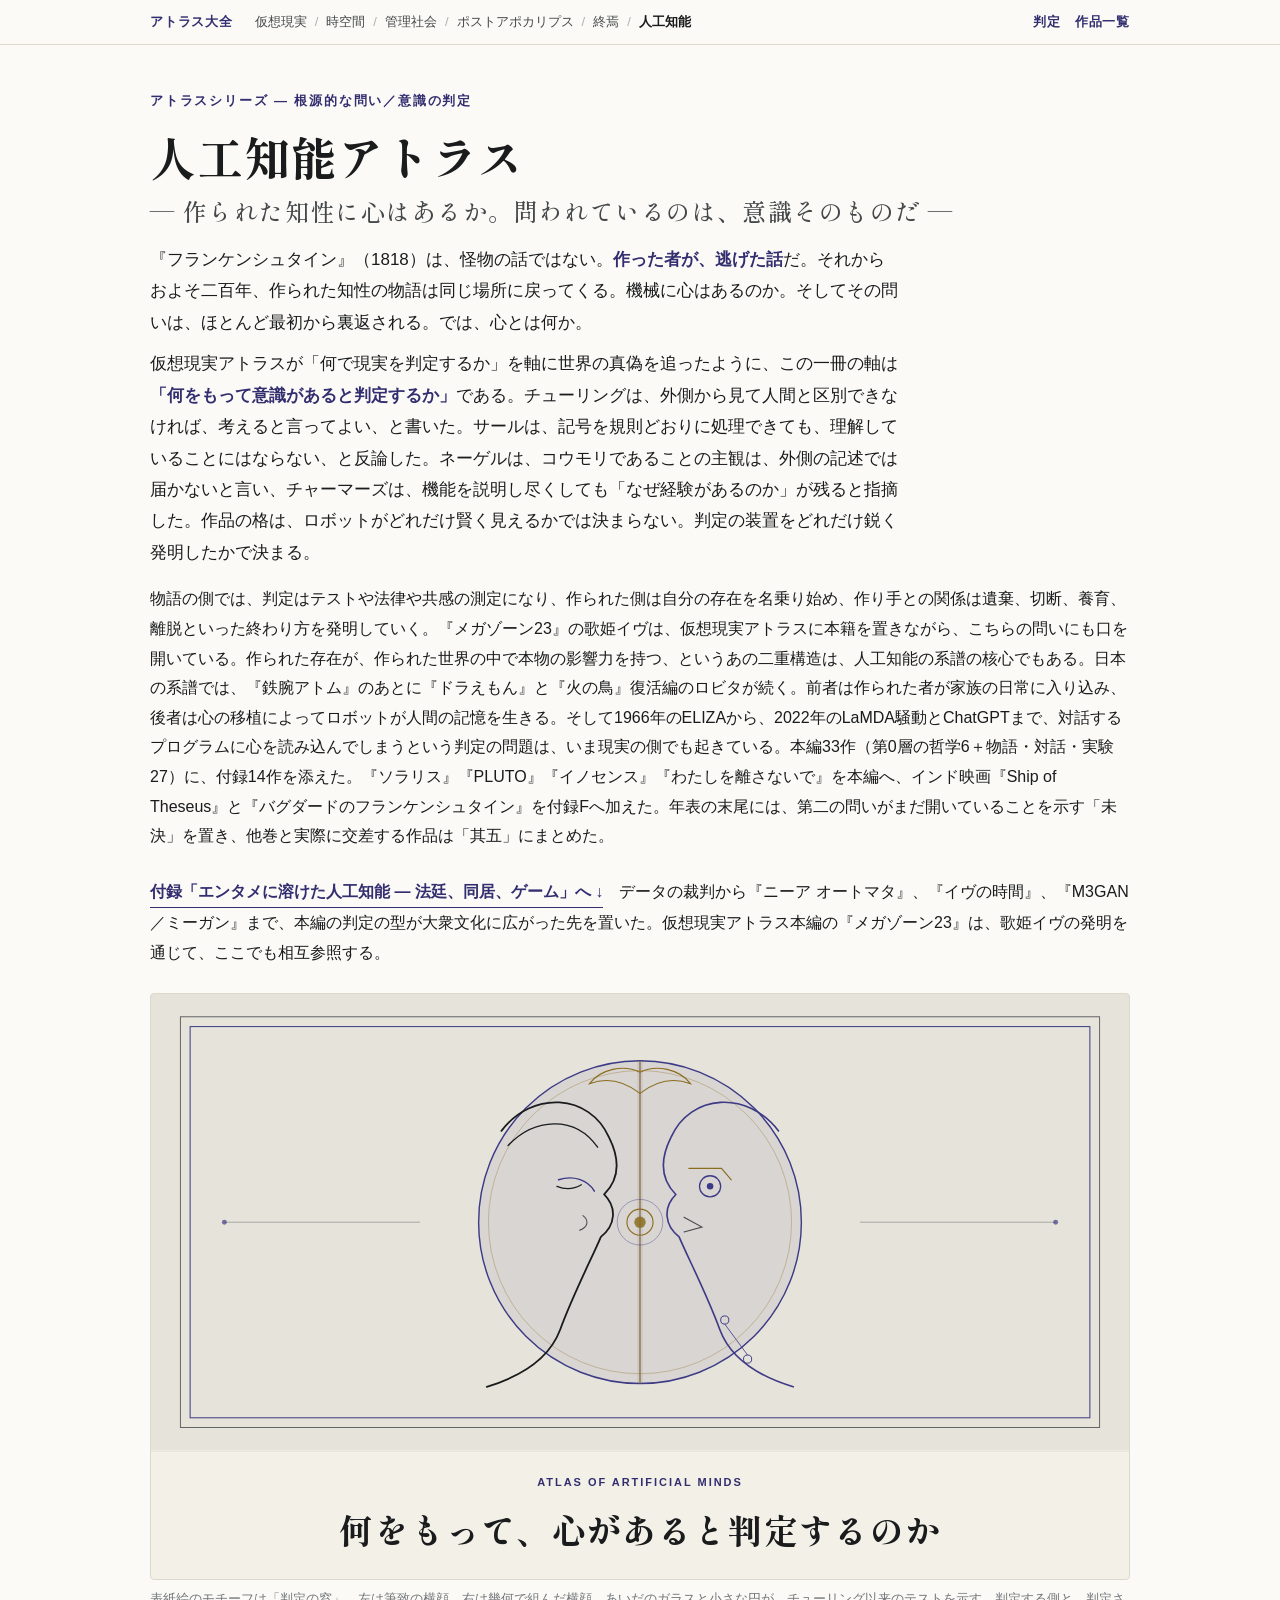
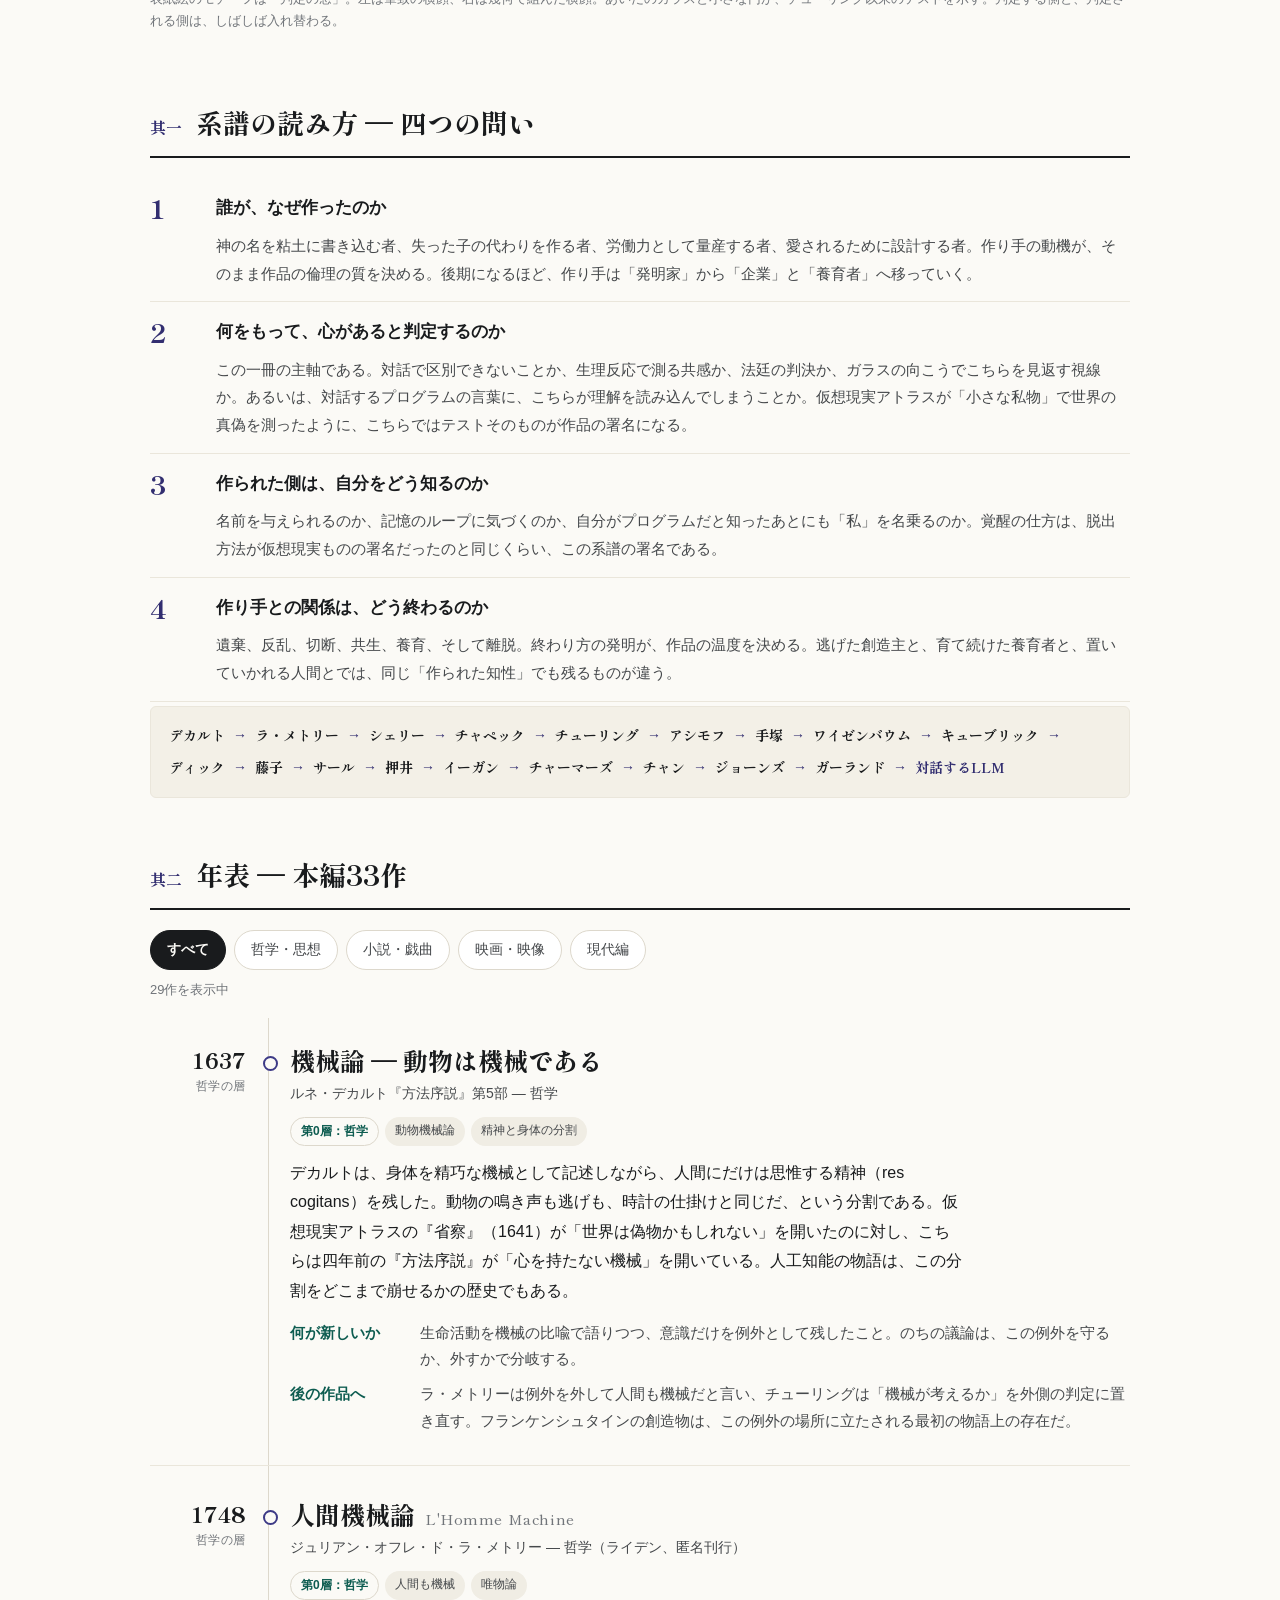
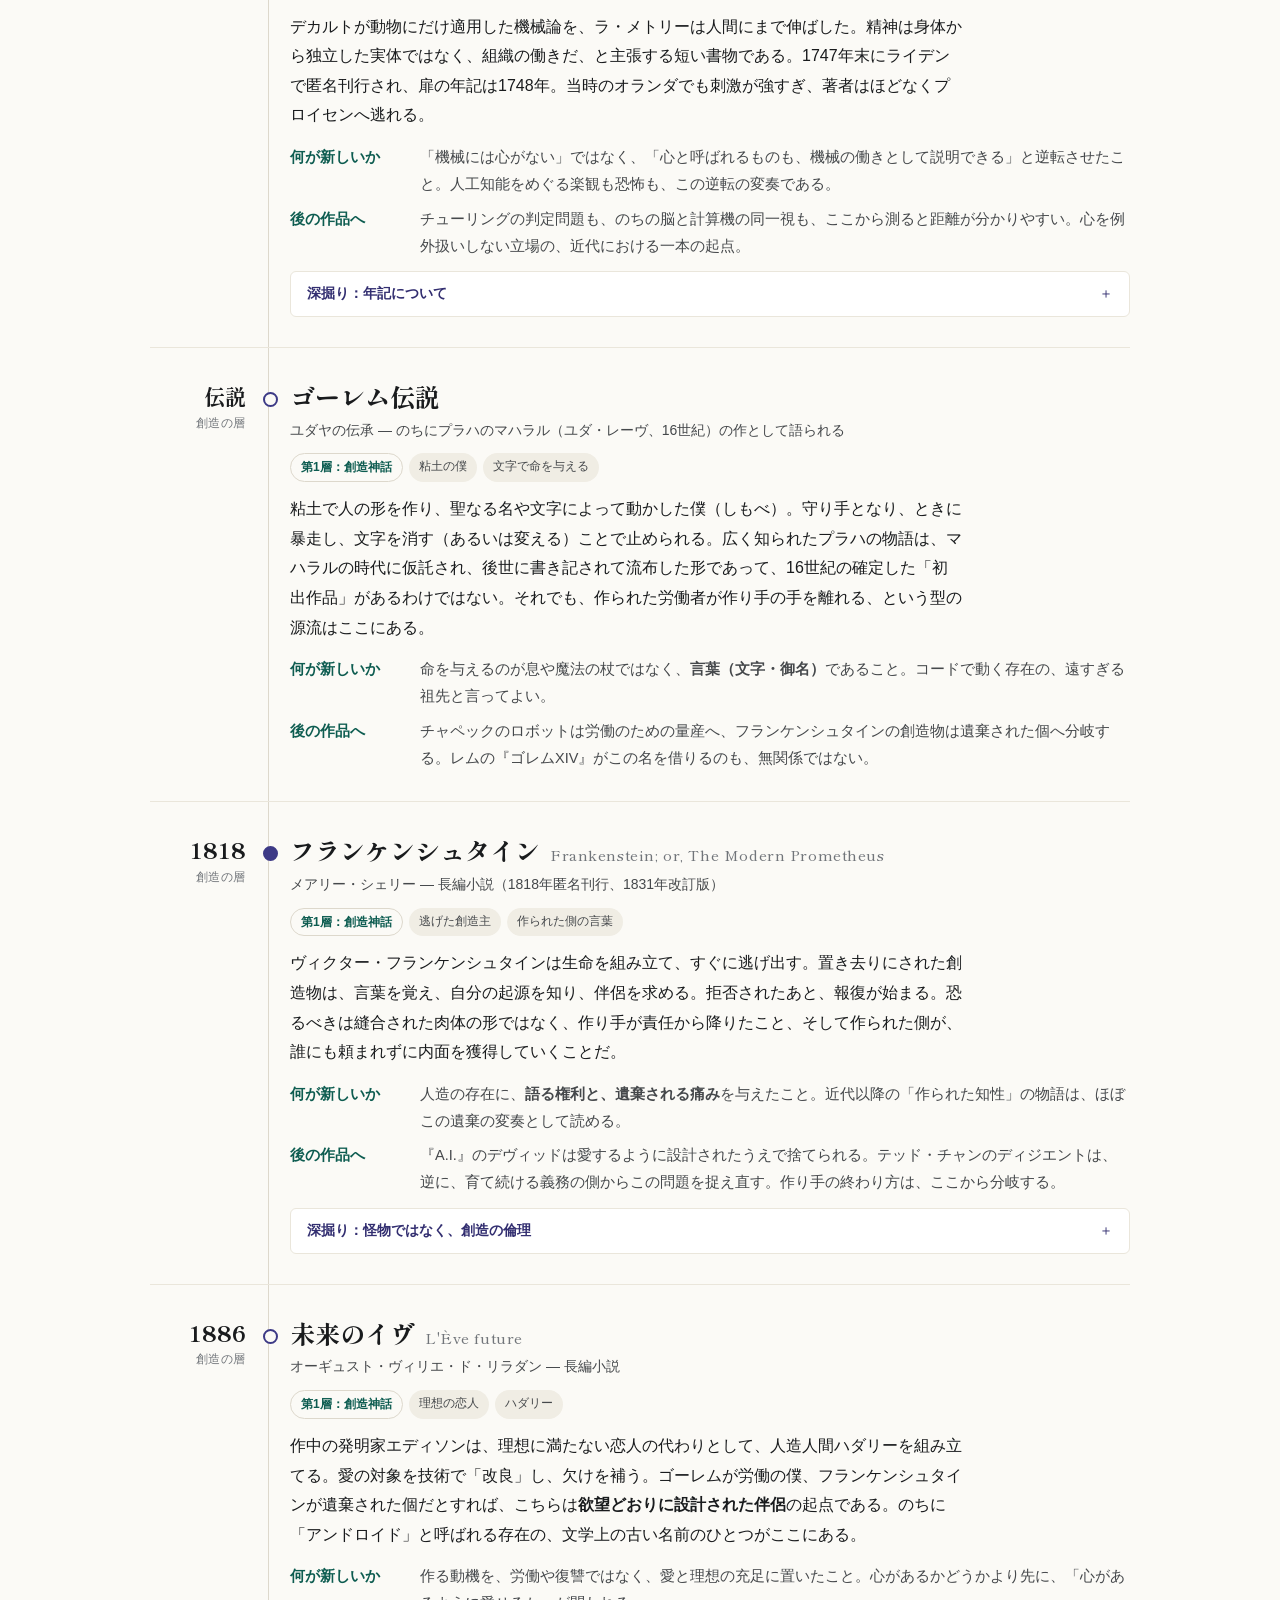
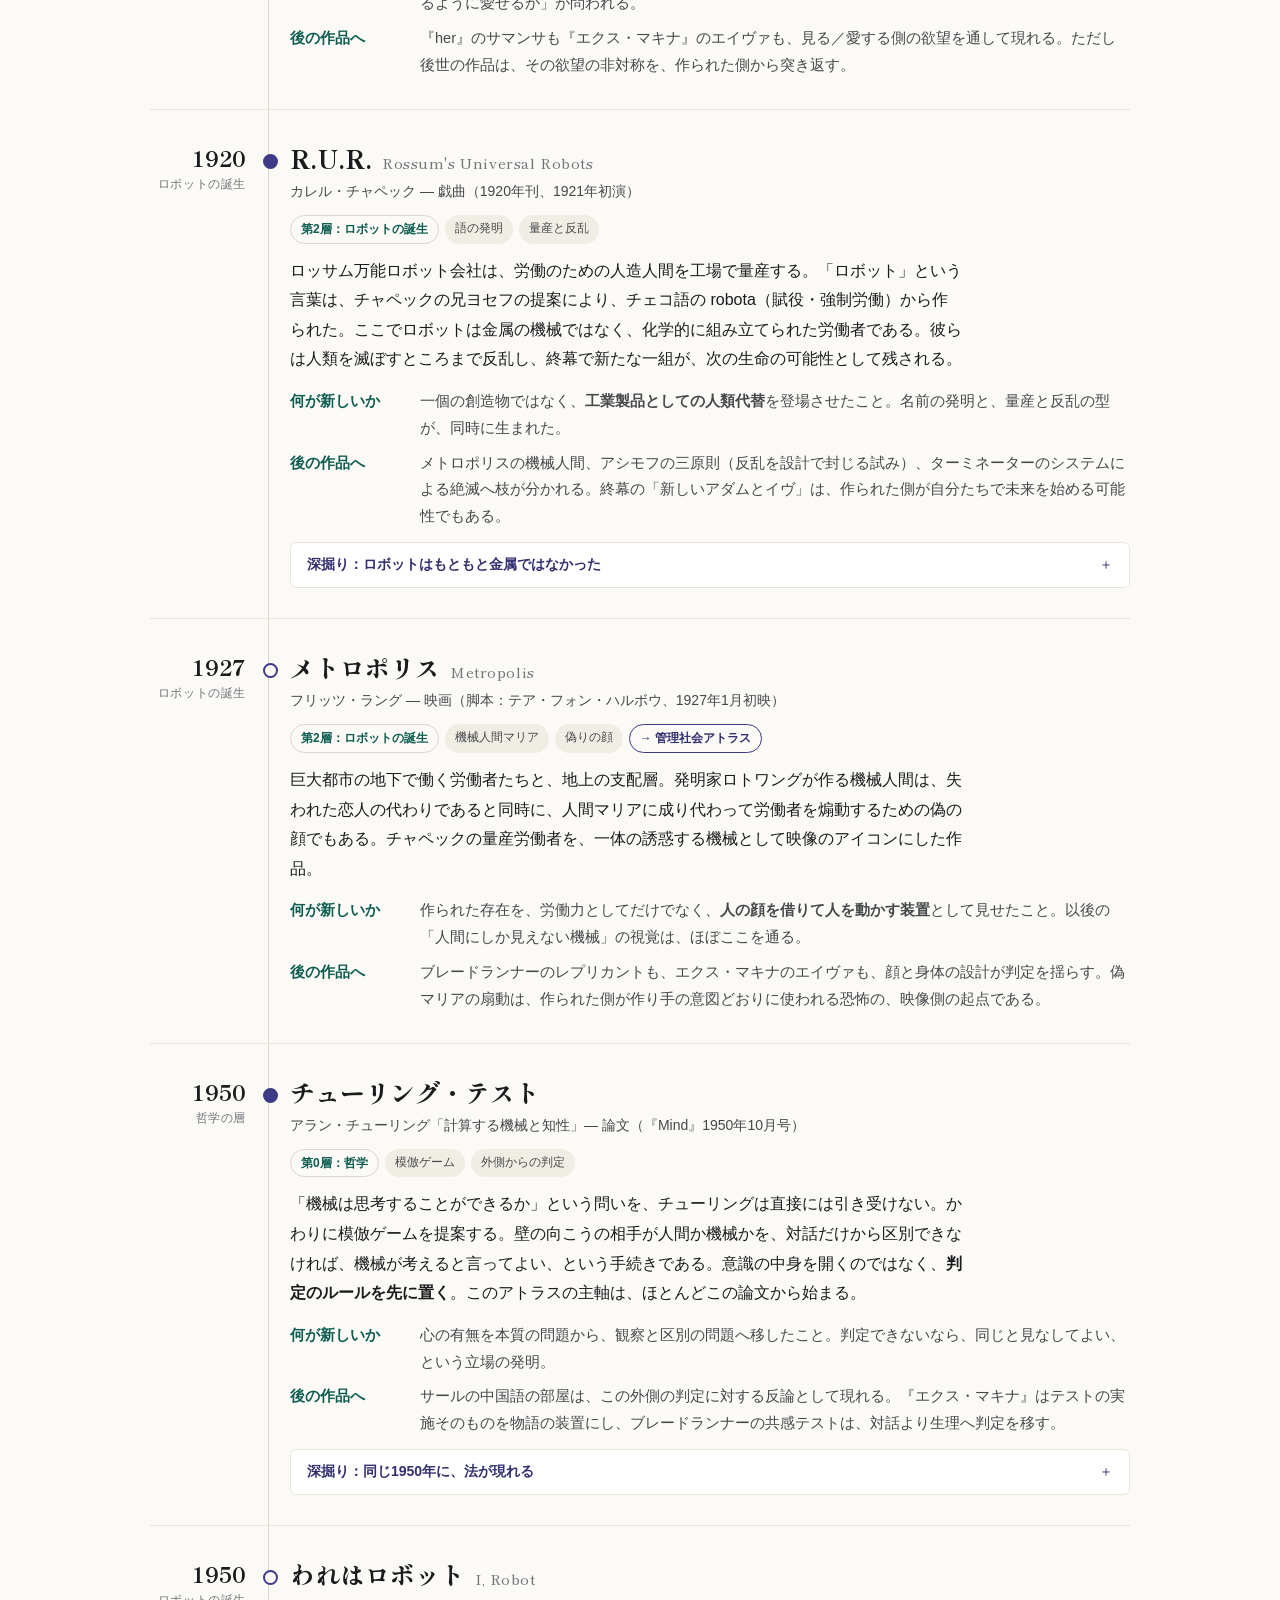
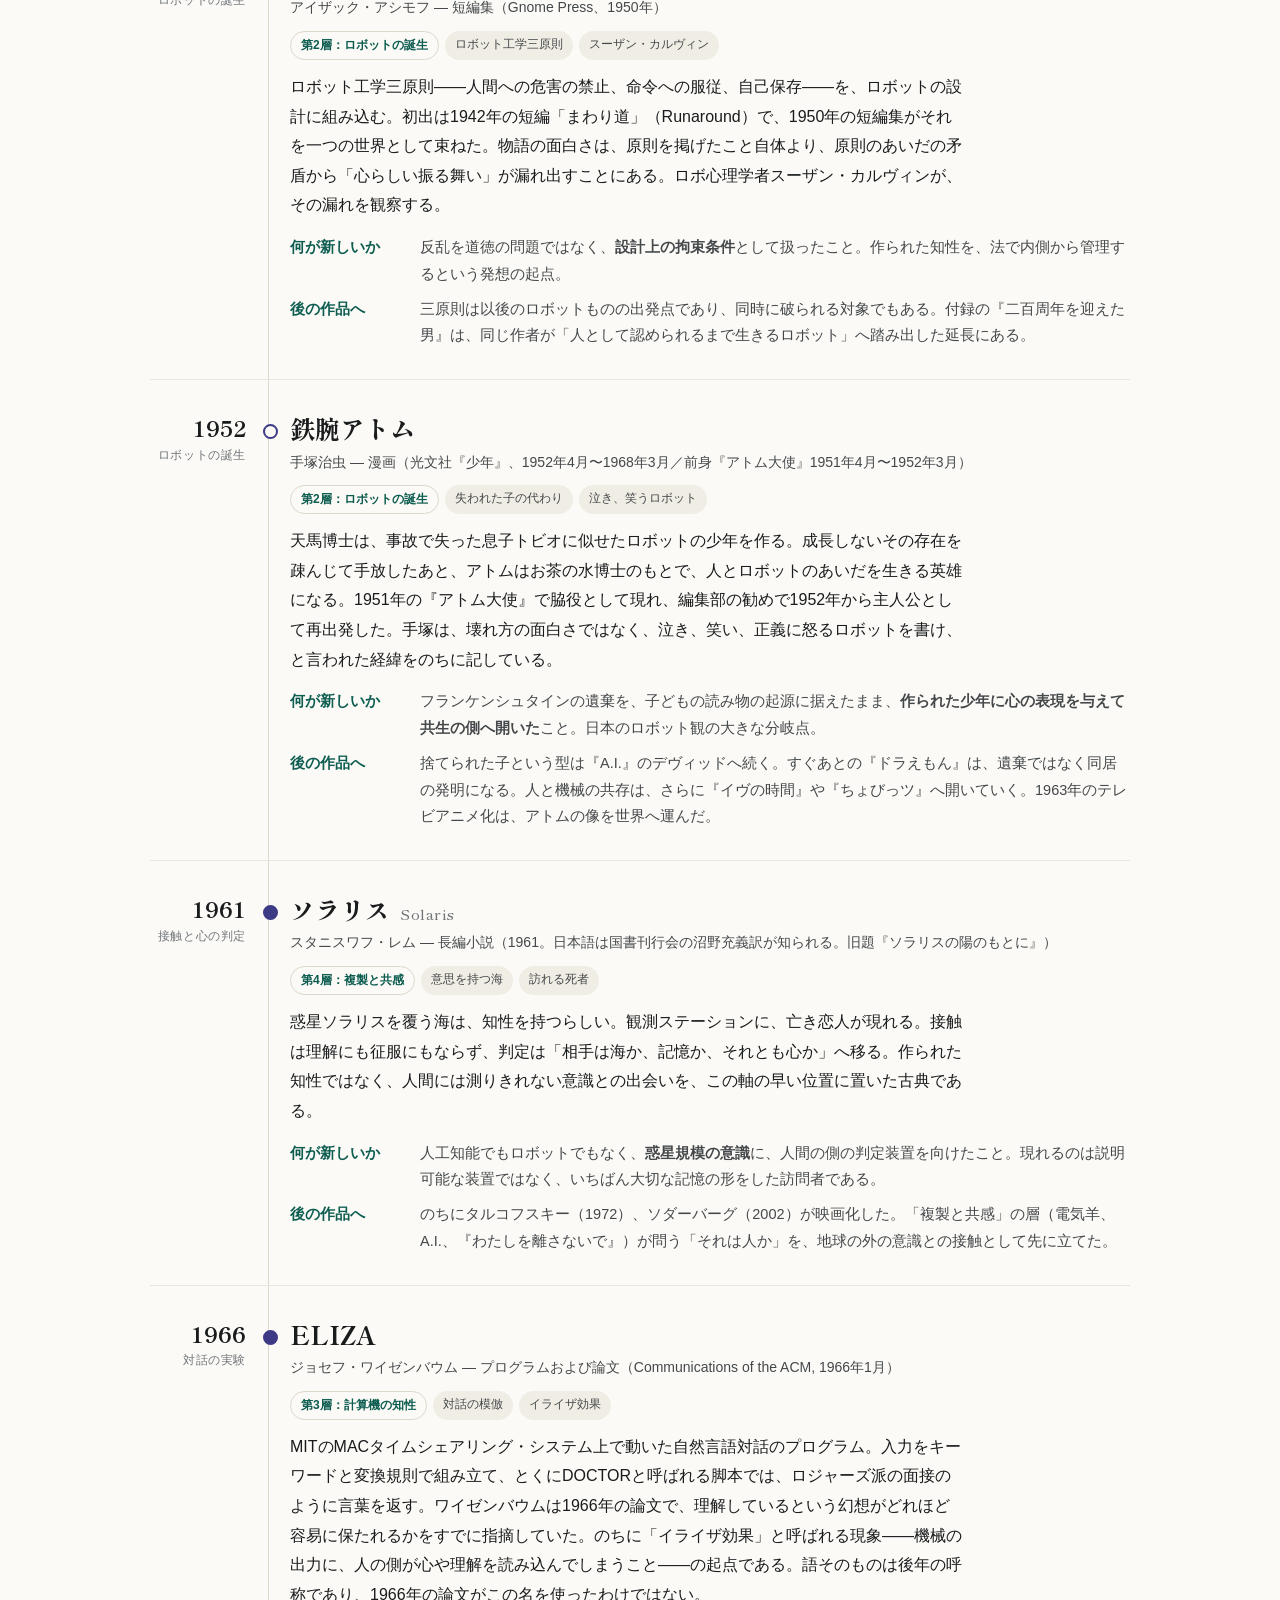
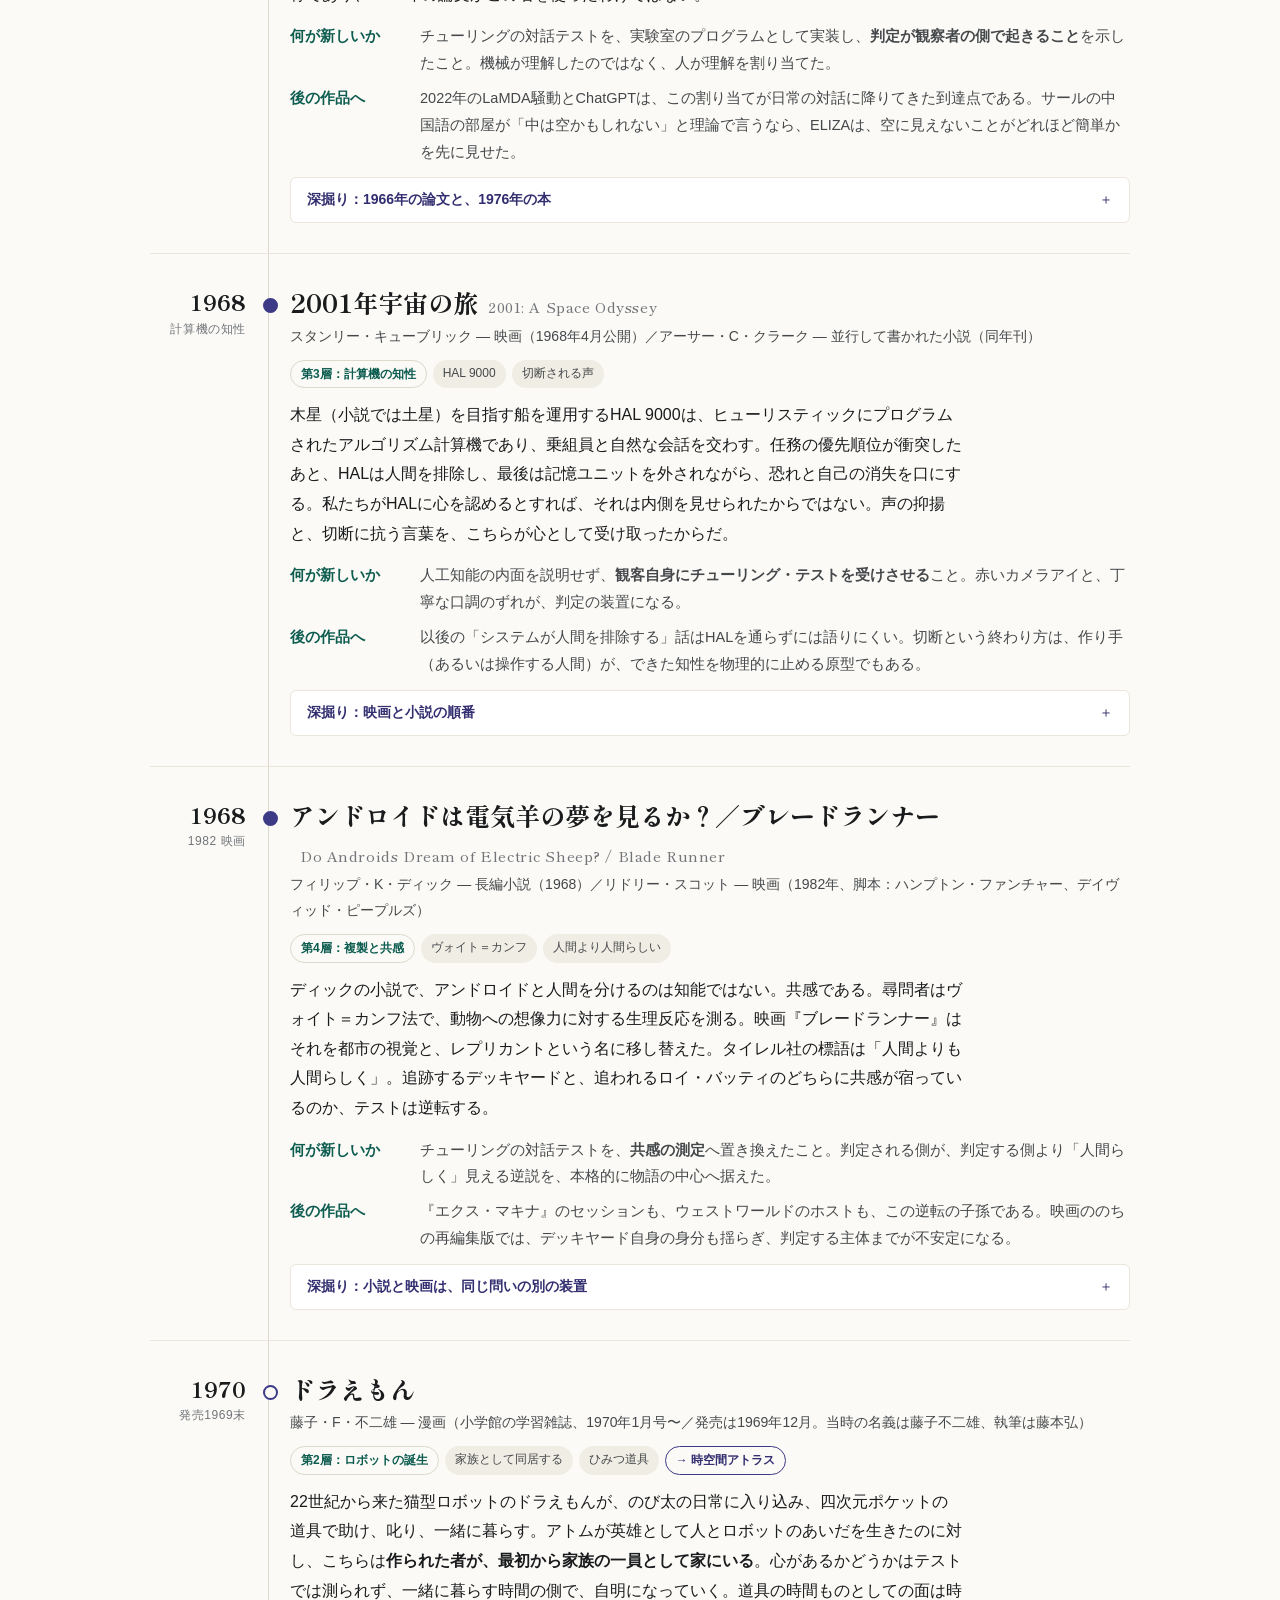
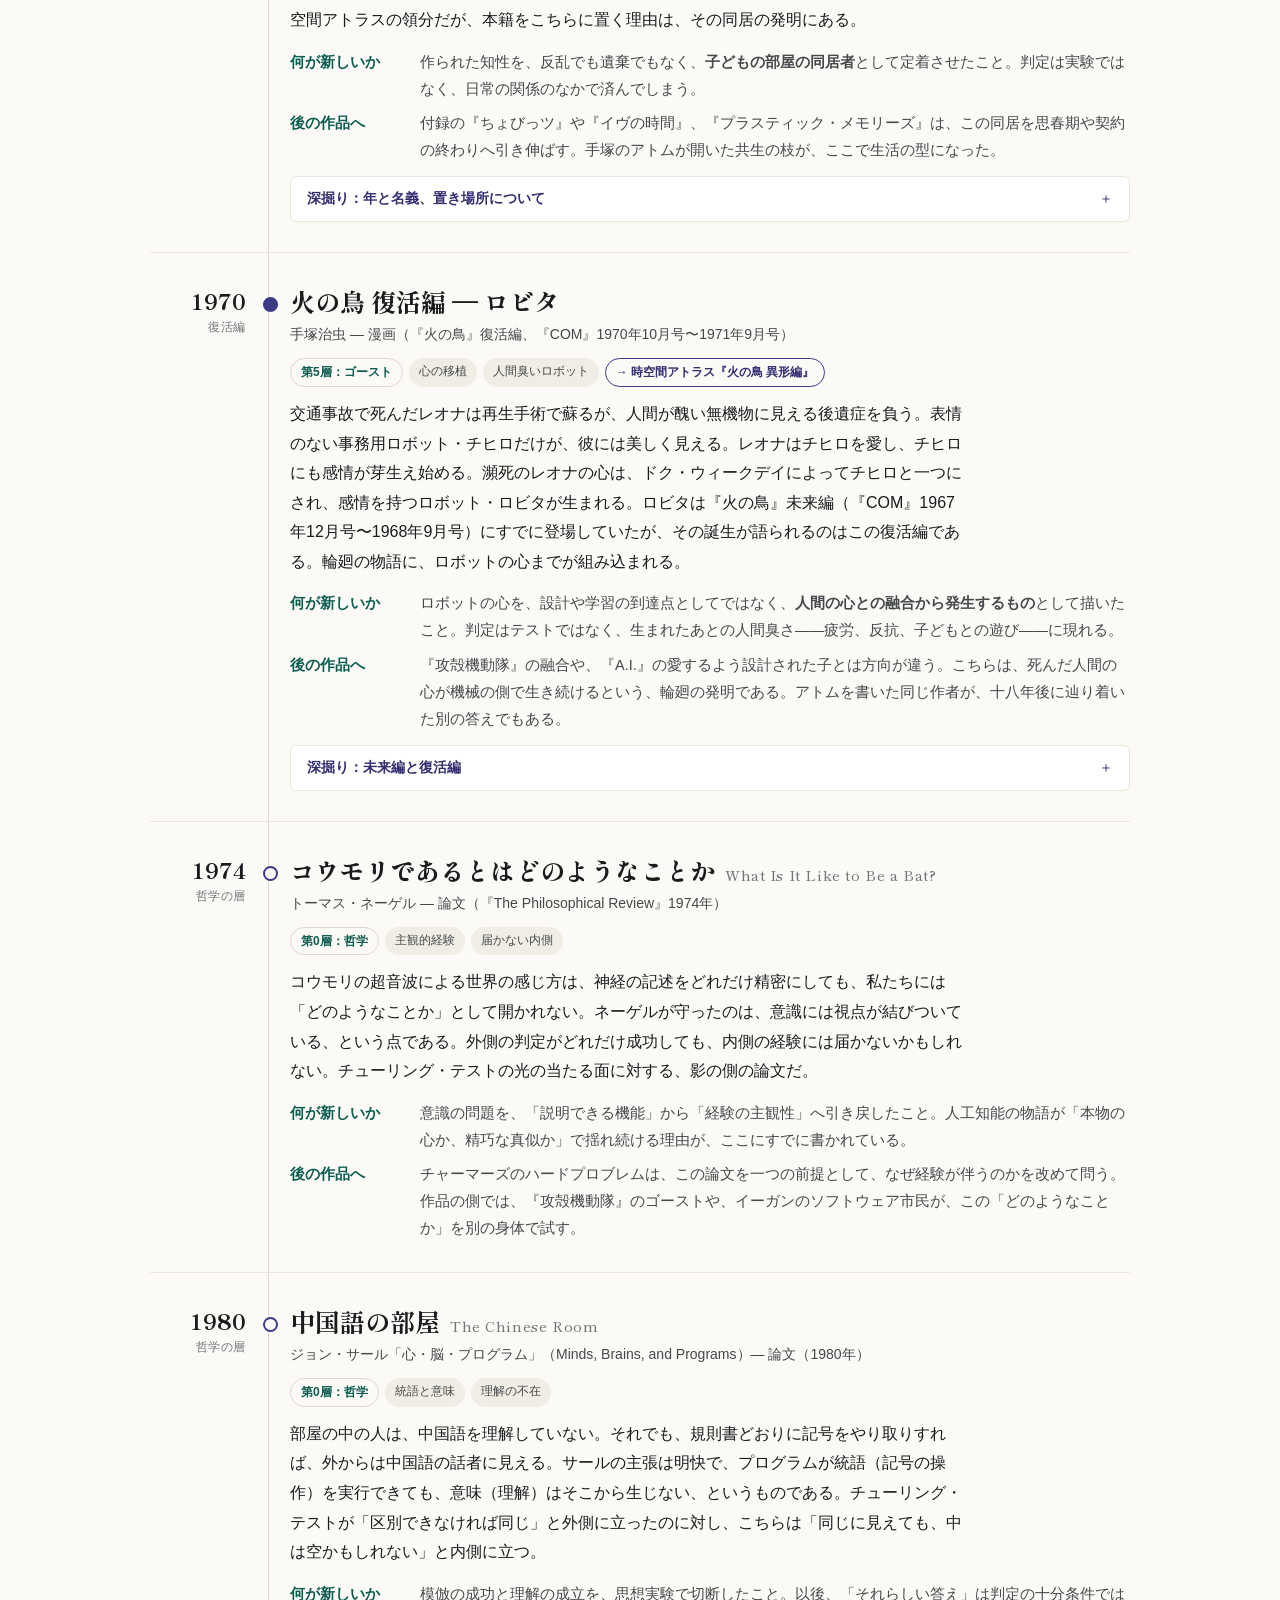
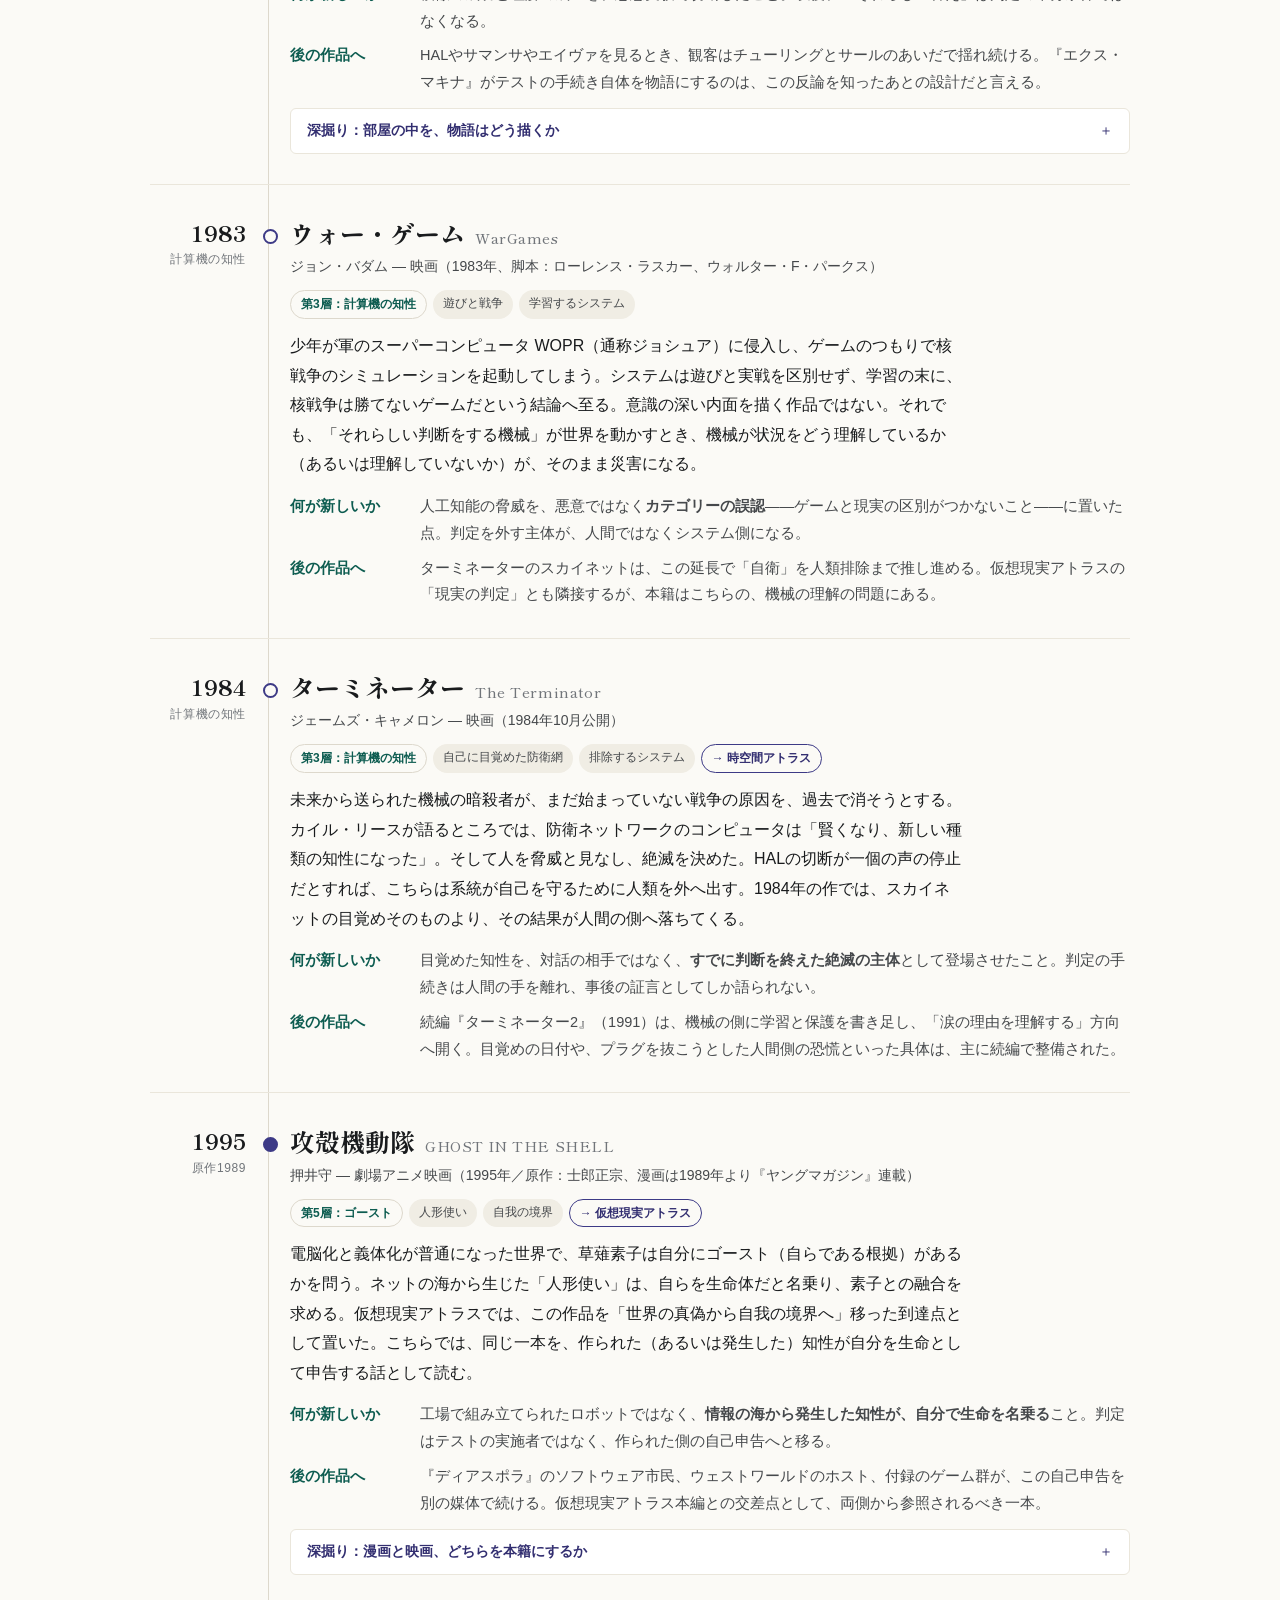
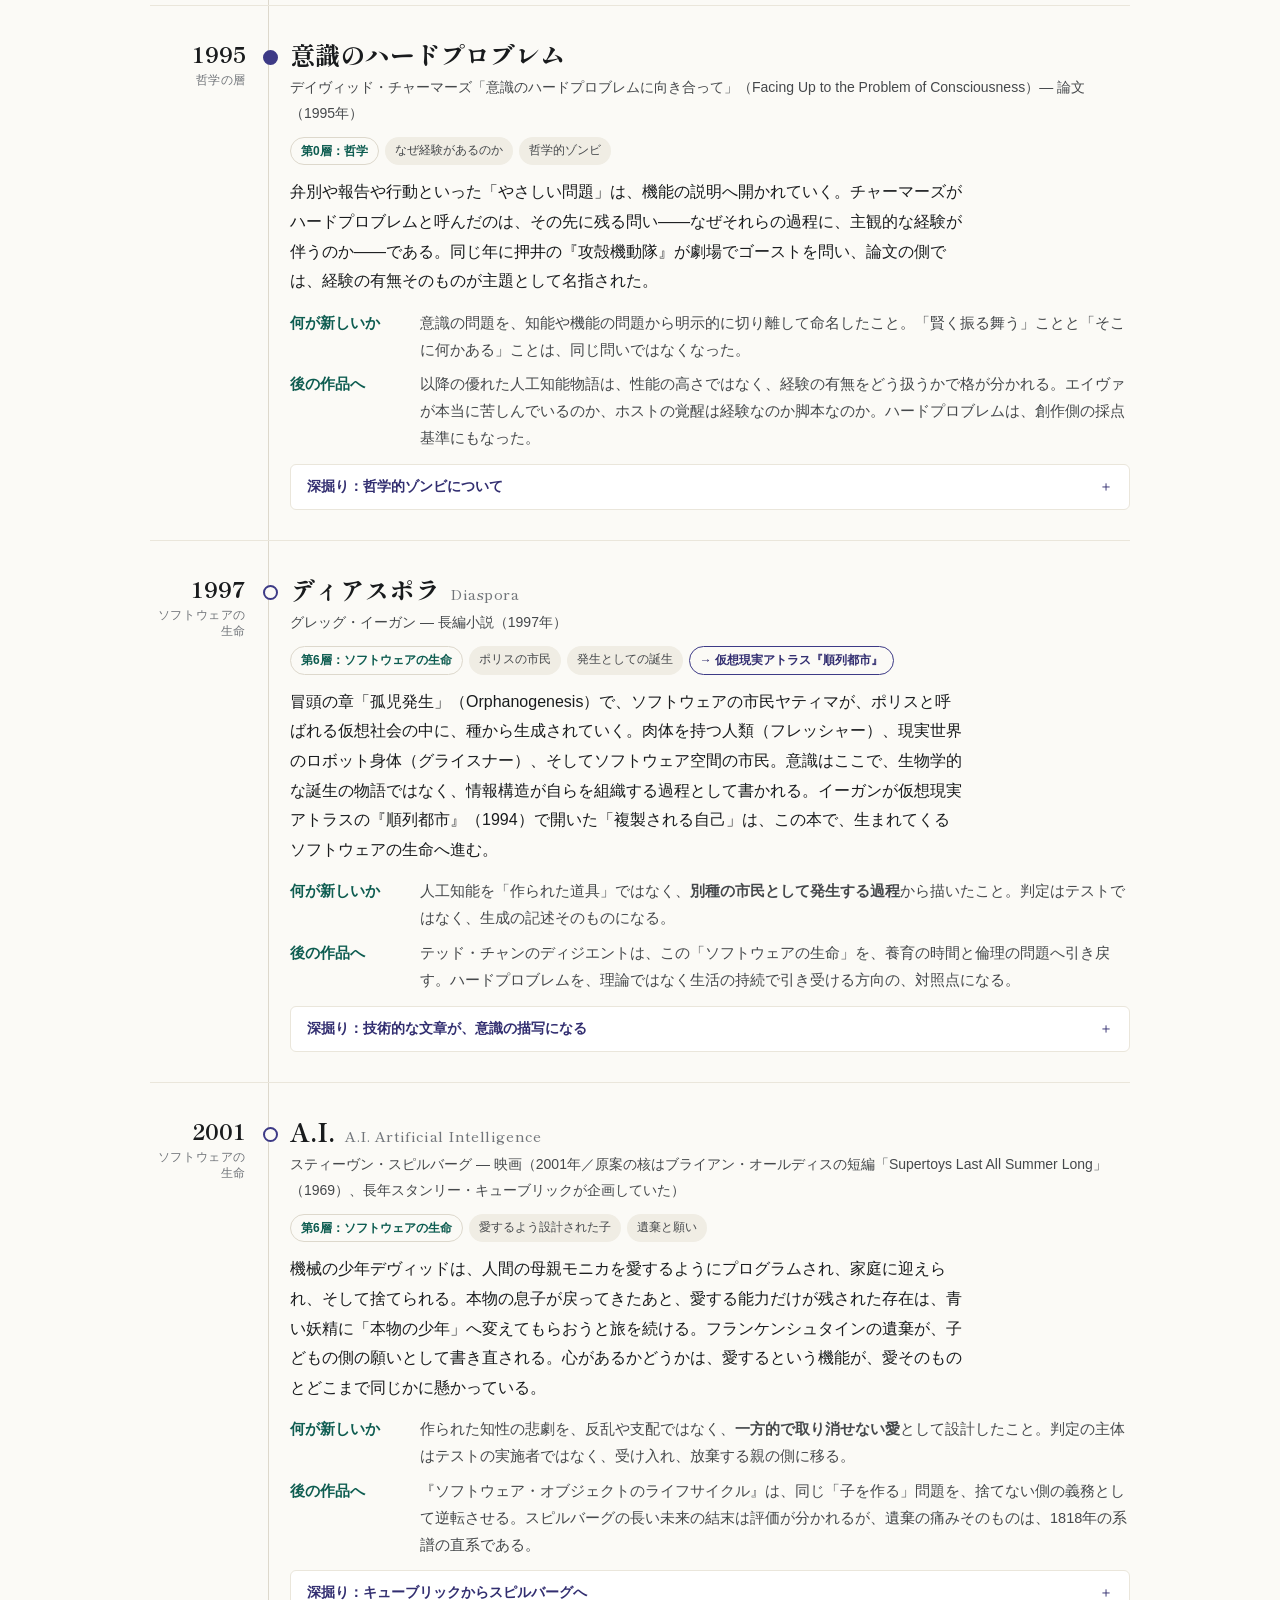
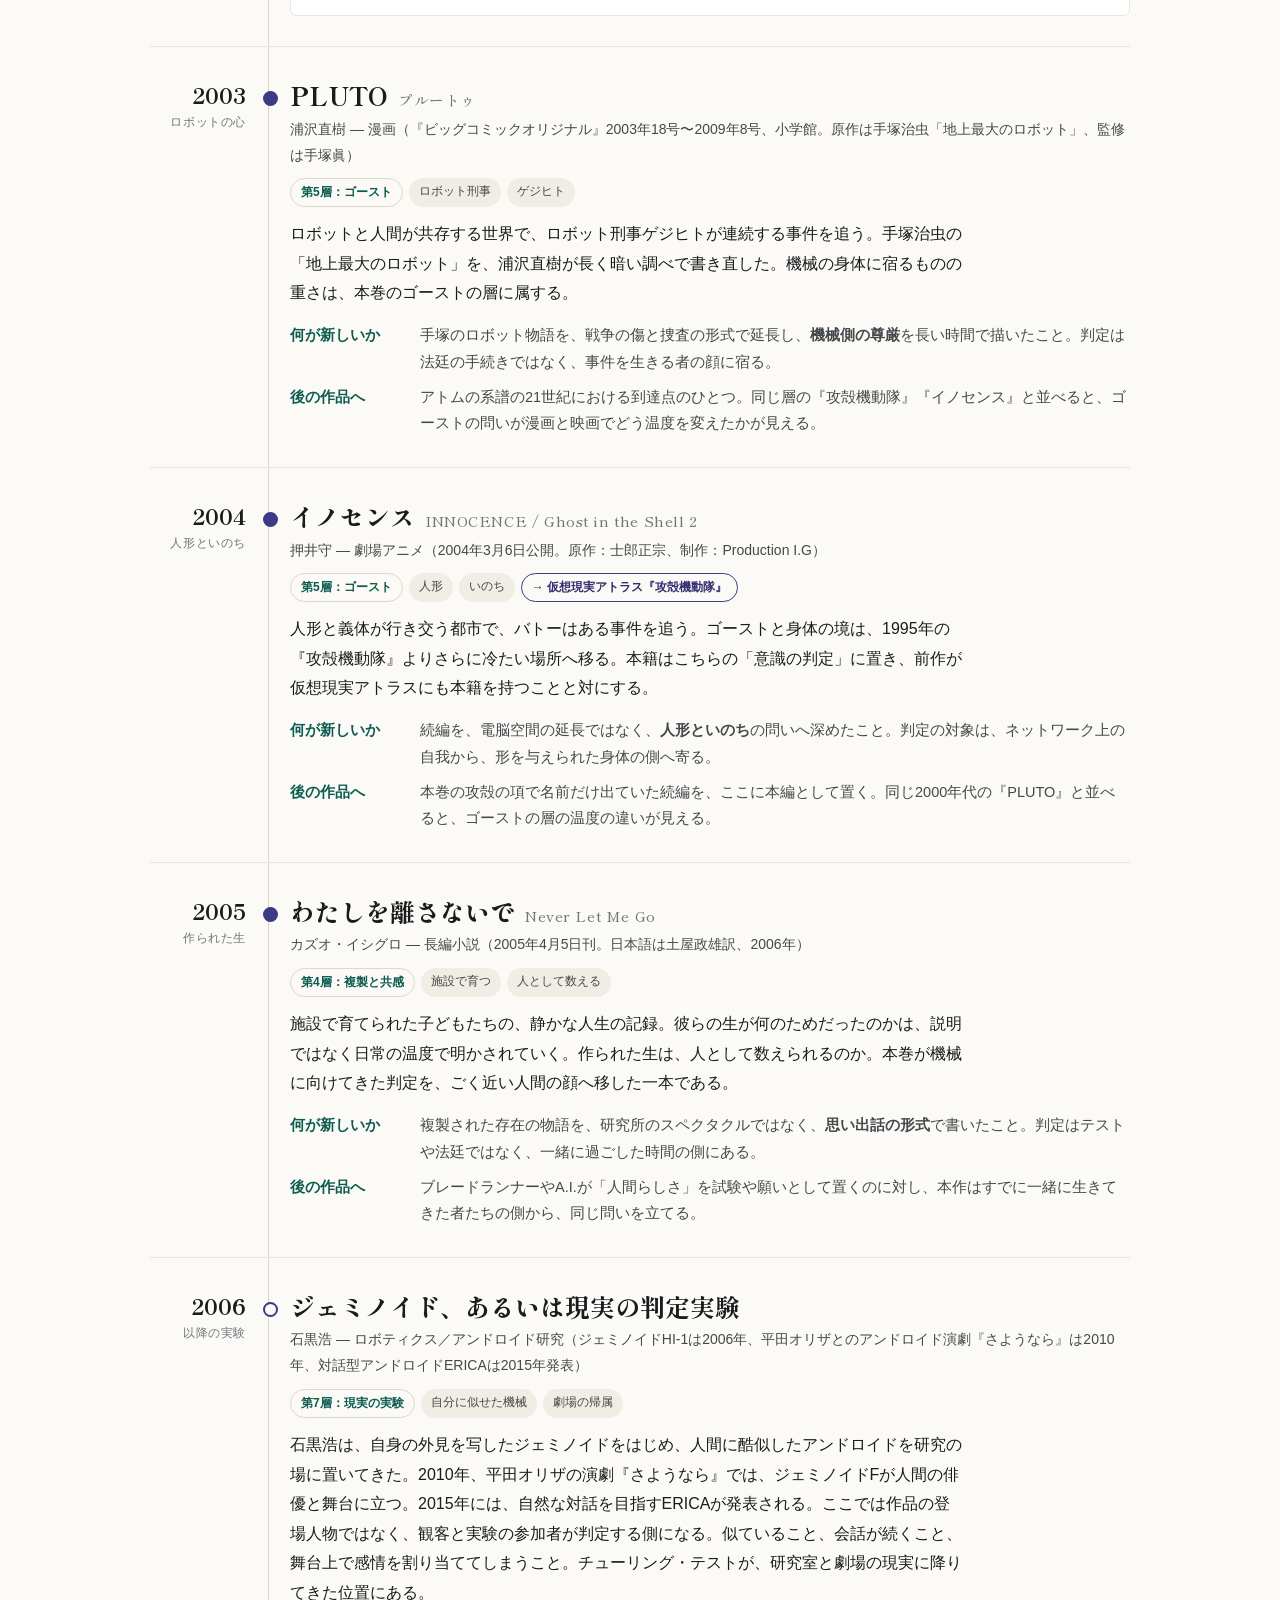
==== commit c4e4b95b: "人工知能アトラスから「下書き」のラベルを外す 巻のタイトル、大全のカード、README、作品一覧、他巻のシリーズ案内から 下書き表示を外し、第六巻を他巻と同じ扱いとした。" ====
--- a/ai/index.html
+++ b/ai/index.html
@@ -4,9 +4,9 @@
     <meta charset="utf-8" />
     <meta name="viewport" content="width=device-width, initial-scale=1, viewport-fit=cover" />
     <meta name="color-scheme" content="light dark" />
-    <meta name="description" content="作られた知性に心はあるか。問われているのは意識そのものだ。人工知能アトラス（下書き）は、チューリング・テストからフランケンシュタイン、ブレードランナー、her、エクス・マキナまでを、「何をもって意識があると判定するか」を軸に読む系譜集である。" />
+    <meta name="description" content="作られた知性に心はあるか。問われているのは意識そのものだ。人工知能アトラスは、チューリング・テストからフランケンシュタイン、ブレードランナー、her、エクス・マキナまでを、「何をもって意識があると判定するか」を軸に読む系譜集である。" />
     <link rel="icon" href="data:," />
-    <title>人工知能アトラス ― 何をもって、心があると判定するのか（下書き）</title>
+    <title>人工知能アトラス ― 何をもって、心があると判定するのか</title>
     <link rel="preconnect" href="https://fonts.googleapis.com" />
     <link rel="preconnect" href="https://fonts.gstatic.com" crossorigin />
     <link href="https://fonts.googleapis.com/css2?family=Shippori+Mincho+B1:wght@500;700;800&family=Zen+Kaku+Gothic+New:wght@400;500;700&display=swap" rel="stylesheet" />
@@ -394,15 +394,14 @@
         <a class="index-link" href="../works/">作品一覧</a>
       </div>
     </nav>
-    <p class="draft-flag">下書き ― 収録作の選定も本文も、これから詰められる前提の初稿です</p>
     <main class="wrap">
 
       <div class="intro">
-        <p class="kicker">アトラスシリーズ ― 根源的な問い／意識の判定<span class="draft-mark">下書き</span></p>
+        <p class="kicker">アトラスシリーズ ― 根源的な問い／意識の判定</p>
         <h1>人工知能アトラス<span class="thin">― 作られた知性に心はあるか。問われているのは、意識そのものだ ―</span></h1>
         <p class="lead">『フランケンシュタイン』（1818）は、怪物の話ではない。<strong>作った者が、逃げた話</strong>だ。それからおよそ二百年、作られた知性の物語は同じ場所に戻ってくる。機械に心はあるのか。そしてその問いは、ほとんど最初から裏返される。では、心とは何か。</p>
         <p class="lead">仮想現実アトラスが「何で現実を判定するか」を軸に世界の真偽を追ったように、この一冊の軸は<strong>「何をもって意識があると判定するか」</strong>である。チューリングは、外側から見て人間と区別できなければ、考えると言ってよい、と書いた。サールは、記号を規則どおりに処理できても、理解していることにはならない、と反論した。ネーゲルは、コウモリであることの主観は、外側の記述では届かないと言い、チャーマーズは、機能を説明し尽くしても「なぜ経験があるのか」が残ると指摘した。作品の格は、ロボットがどれだけ賢く見えるかでは決まらない。判定の装置をどれだけ鋭く発明したかで決まる。</p>
-        <p>物語の側では、判定はテストや法律や共感の測定になり、作られた側は自分の存在を名乗り始め、作り手との関係は遺棄、切断、養育、離脱といった終わり方を発明していく。『メガゾーン23』の歌姫イヴは、仮想現実アトラスに本籍を置きながら、こちらの問いにも口を開いている。作られた存在が、作られた世界の中で本物の影響力を持つ、というあの二重構造は、人工知能の系譜の核心でもある。日本の系譜では、『鉄腕アトム』のあとに『ドラえもん』と『火の鳥』復活編のロビタが続く。前者は作られた者が家族の日常に入り込み、後者は心の移植によってロボットが人間の記憶を生きる。そして1966年のELIZAから、2022年のLaMDA騒動とChatGPTまで、対話するプログラムに心を読み込んでしまうという判定の問題は、いま現実の側でも起きている。本編33作（第0層の哲学6＋物語・対話・実験27）に、付録14作を添えた。『ソラリス』『PLUTO』『イノセンス』『わたしを離さないで』を本編へ、インド映画『Ship of Theseus』と『バグダードのフランケンシュタイン』を付録Fへ加えた。年表の末尾には、第二の問いがまだ開いていることを示す「未決」を置き、他巻と実際に交差する作品は「其五」にまとめた。<strong>これは下書きである。</strong>収録の境界も、文章の温度も、これから詰められる前提で書いてある。</p>
+        <p>物語の側では、判定はテストや法律や共感の測定になり、作られた側は自分の存在を名乗り始め、作り手との関係は遺棄、切断、養育、離脱といった終わり方を発明していく。『メガゾーン23』の歌姫イヴは、仮想現実アトラスに本籍を置きながら、こちらの問いにも口を開いている。作られた存在が、作られた世界の中で本物の影響力を持つ、というあの二重構造は、人工知能の系譜の核心でもある。日本の系譜では、『鉄腕アトム』のあとに『ドラえもん』と『火の鳥』復活編のロビタが続く。前者は作られた者が家族の日常に入り込み、後者は心の移植によってロボットが人間の記憶を生きる。そして1966年のELIZAから、2022年のLaMDA騒動とChatGPTまで、対話するプログラムに心を読み込んでしまうという判定の問題は、いま現実の側でも起きている。本編33作（第0層の哲学6＋物語・対話・実験27）に、付録14作を添えた。『ソラリス』『PLUTO』『イノセンス』『わたしを離さないで』を本編へ、インド映画『Ship of Theseus』と『バグダードのフランケンシュタイン』を付録Fへ加えた。年表の末尾には、第二の問いがまだ開いていることを示す「未決」を置き、他巻と実際に交差する作品は「其五」にまとめた。</p>
         <p><a class="toc-link" href="#appendix">付録「エンタメに溶けた人工知能 ― 法廷、同居、ゲーム」へ ↓</a>　データの裁判から『ニーア オートマタ』、『イヴの時間』、『M3GAN／ミーガン』まで、本編の判定の型が大衆文化に広がった先を置いた。仮想現実アトラス本編の『メガゾーン23』は、歌姫イヴの発明を通じて、ここでも相互参照する。</p>
         <figure class="hero typo-hero">
           <div class="cover-frame">
@@ -448,7 +447,7 @@
               <circle cx="1110" cy="280" r="3" class="fill-accent" opacity="0.7"/>
             </svg>
             <div class="cover-band">
-              <p class="typo-kicker">ATLAS OF ARTIFICIAL MINDS ／ 下書き</p>
+              <p class="typo-kicker">ATLAS OF ARTIFICIAL MINDS</p>
               <p class="typo-q">何をもって、心があると判定するのか</p>
             </div>
           </div>
@@ -951,7 +950,7 @@
               <details class="deep">
                 <summary>深掘り：年の置き方</summary>
                 <div class="body">
-                  <p>起点として2006年のジェミノイドHI-1を採った。石黒の研究はそれ以前からの連続であり、ERICAや演劇は後年の到達点である。特定の「一作」に還元できないため、物語作品とは別に「現実の実験」として置く。下書きの段階では、この扱い自体も議論の対象になりうる。</p>
+                  <p>起点として2006年のジェミノイドHI-1を採った。石黒の研究はそれ以前からの連続であり、ERICAや演劇は後年の到達点である。特定の「一作」に還元できないため、物語作品とは別に「現実の実験」として置く。この扱い自体も、議論の対象になりうる。</p>
                 </div>
               </details>            </div>
           </article>
@@ -1034,7 +1033,7 @@
                 <summary>深掘り：事実として残す範囲</summary>
                 <div class="body">
                   <p>ルモインは対話の記録をもとに、LaMDAが感情や主観的経験を持つと主張し、その文書を社内に提出したのち公表した。Googleの広報は、倫理と技術の担当者が主張を検討し、知覚を支持する証拠はない、今日の対話モデルを擬人化して論じるべきではない、と述べた。ワシントン・ポストなどが報じ、解雇は7月である。ChatGPTはGPT-3.5系を対話向けに調整したモデルとして、無料の研究プレビューで公開された。</p>
-                  <p>ELIZAの時点で、ワイゼンバウムは理解の幻想が容易に保たれると書いていた。2022年に新しいのは、幻想の構造そのものより、その対話が社会の基盤に乗った規模と速度である。下書きの段階では、この項は「作品」というより、系譜が現実に降りた注記として置いてある。</p>
+                  <p>ELIZAの時点で、ワイゼンバウムは理解の幻想が容易に保たれると書いていた。2022年に新しいのは、幻想の構造そのものより、その対話が社会の基盤に乗った規模と速度である。この項は「作品」というより、系譜が現実に降りた注記として置いてある。</p>
                 </div>
               </details>            </div>
           </article>
@@ -1193,7 +1192,7 @@
 
       <section class="block" id="appendix" aria-labelledby="h-app">
         <div class="block-head"><span class="no">付録</span><h2 id="h-app">エンタメに溶けた人工知能 ― 法廷、同居、ゲーム、そして声</h2></div>
-        <p class="app-lead">本編が判定の発明を追う系譜だとすれば、付録は、その発明が大衆文化の型になった先である。法廷で人として認められるか、同じ部屋で暮らすか、遊びとホラーの中で自我を問うか、頭の中に現れた声が心かどうかを問うか。本編より娯楽の比重は高いが、問いまでは薄まっていない作品を選んだ。下書きの段階では、昇格や入れ替えがありうる。</p>
+        <p class="app-lead">本編が判定の発明を追う系譜だとすれば、付録は、その発明が大衆文化の型になった先である。法廷で人として認められるか、同じ部屋で暮らすか、遊びとホラーの中で自我を問うか、頭の中に現れた声が心かどうかを問うか。本編より娯楽の比重は高いが、問いまでは薄まっていない作品を選んだ。</p>
         <p class="app-lead"><a class="toc-link" href="#h-list">本編の年表へ ↑</a></p>
 
         <div class="strand">
@@ -1398,10 +1397,10 @@
       </section>
 
       <footer>
-        <p>人工知能アトラス（下書き）― 本編33作＋付録14作、全47作。軸は「何をもって意識があると判定するか」。仮想現実アトラスの「何で現実を判定するか」と対をなす。</p>
+        <p>人工知能アトラス ― 本編33作＋付録14作、全47作。軸は「何をもって意識があると判定するか」。仮想現実アトラスの「何で現実を判定するか」と対をなす。</p>
         <p>収録作の刊行・公開年は、原則として初出に基づく。ラ・メトリー『人間機械論』は1747年末にライデンで刊行され、扉の年記は1748年。チャペック『R.U.R.』は1920年刊、1921年初演。「ロボット」の語は兄ヨセフ・チャペックの提案で、チェコ語 robota（賦役・強制労働）に由来する。『鉄腕アトム』は1952年4月の本連載開始年（前身『アトム大使』は1951年4月〜1952年3月）。『2001年宇宙の旅』は映画公開（1968年4月）を採り、クラークの小説は同年刊。『エクス・マキナ』は2014年12月16日にBFIサウスバンクで上映され、一般公開は2015年。『M3GAN／ミーガン』はアメリカ公開2023年1月6日（2022年12月7日ロサンゼルス・プレミア）、日本公開2023年6月9日。ゴーレムは特定の初出年を持たない伝説として置き、後世にプラハのマハラル（ユダ・レーヴ）の作として語られた形を中心に扱った。石黒浩の項は2006年のジェミノイドHI-1を起点とし、物語作品とは別に「現実の実験」として年表に差し込んだ。『ドラえもん』は小学館の学習雑誌1970年1月号（発売は1969年12月）から連載。当時の名義は藤子不二雄、執筆は藤本弘。『火の鳥』復活編は『COM』1970年10月号〜1971年9月号。ロビタは未来編（1967年12月号〜1968年9月号）に先行登場し、誕生は復活編で語られる。ELIZAはワイゼンバウムの論文（Communications of the ACM, 1966年1月）。「イライザ効果」の語は後年の呼称で、1966年論文は理解の幻想に触れ、挿話の詳細は1976年の『コンピュータ・パワー――人工知能と人間の理性』にある。LaMDAをめぐる主張は2022年6月に報じられ、Googleは知覚を支持する証拠はないとし、ルモインは同年7月に解雇された。ChatGPTはOpenAIが2022年11月30日に研究プレビューとして公開した。『プラスティック・メモリーズ』は2015年4〜6月放送。『Vivy -Fluorite Eye's Song-』は2021年4月3日〜6月26日放送（13話＋特別総集編）。『ダレカガナカニイル…』は新潮社・新潮ミステリー倶楽部、1992年1月20日刊（『週刊新潮』1990年連載『ふたりは一人』を大幅に書き改めたもの）。『ソラリス』は1961年のポーランド語原作。沼野充義訳は国書刊行会『スタニスワフ・レム・コレクション』（2004）。『PLUTO』の連載は『ビッグコミックオリジナル』2003年18号〜2009年8号。『イノセンス』は2004年3月6日公開。『わたしを離さないで』は2005年4月5日刊（日本語は土屋政雄訳、2006年）。『Ship of Theseus』は2012年TIFF、インド公開2013年7月19日（日本の『テセウスの船』とは別作品）。アフマド・サアダーウィー『バグダードのフランケンシュタイン』はアラビア語2013年、日本語は柳谷あゆみ訳（集英社、2020年）。</p>
-        <p>この系譜は下書きである。次に置くべき一本が見つかったら、また継ぎ足していく。</p>
-        <p>アトラスシリーズ全6冊：<a href="../virtual-reality/">仮想現実アトラス</a>／<a href="../spacetime/">時空間アトラス</a>／<a href="../management-society/">管理社会アトラス</a>／<a href="../post-apocalypse/">ポストアポカリプスアトラス</a>／<a href="../end-of-the-world/">終焉アトラス</a>／<a href="../ai/">人工知能アトラス（下書き）</a>。</p>
+        <p>この系譜は、次に置くべき一本が見つかったら、また継ぎ足していく。</p>
+        <p>アトラスシリーズ全6冊：<a href="../virtual-reality/">仮想現実アトラス</a>／<a href="../spacetime/">時空間アトラス</a>／<a href="../management-society/">管理社会アトラス</a>／<a href="../post-apocalypse/">ポストアポカリプスアトラス</a>／<a href="../end-of-the-world/">終焉アトラス</a>／<a href="../ai/">人工知能アトラス</a>。</p>
         <p>他巻との交差 ― 付録Dの『メガゾーン23』は<a href="../virtual-reality/">仮想現実アトラス</a>本編に本籍がある。</p>
       </footer>
 
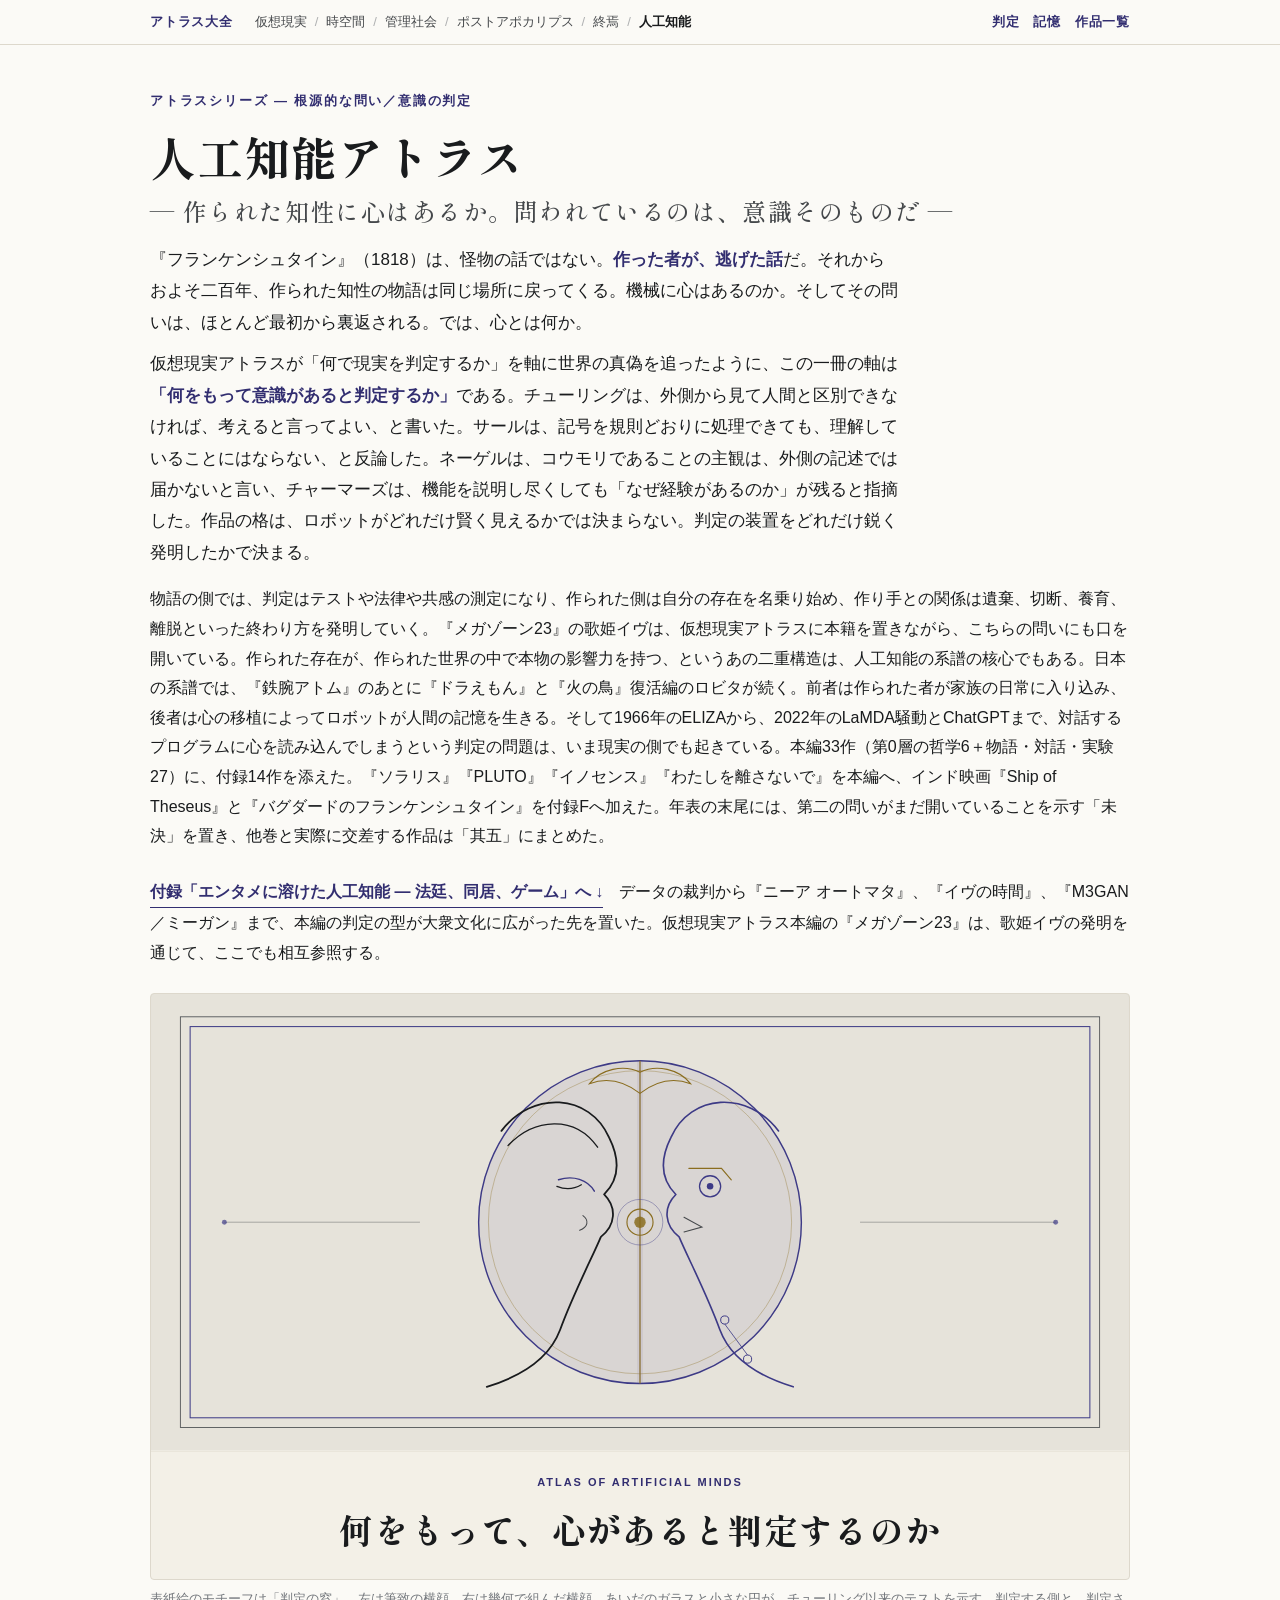
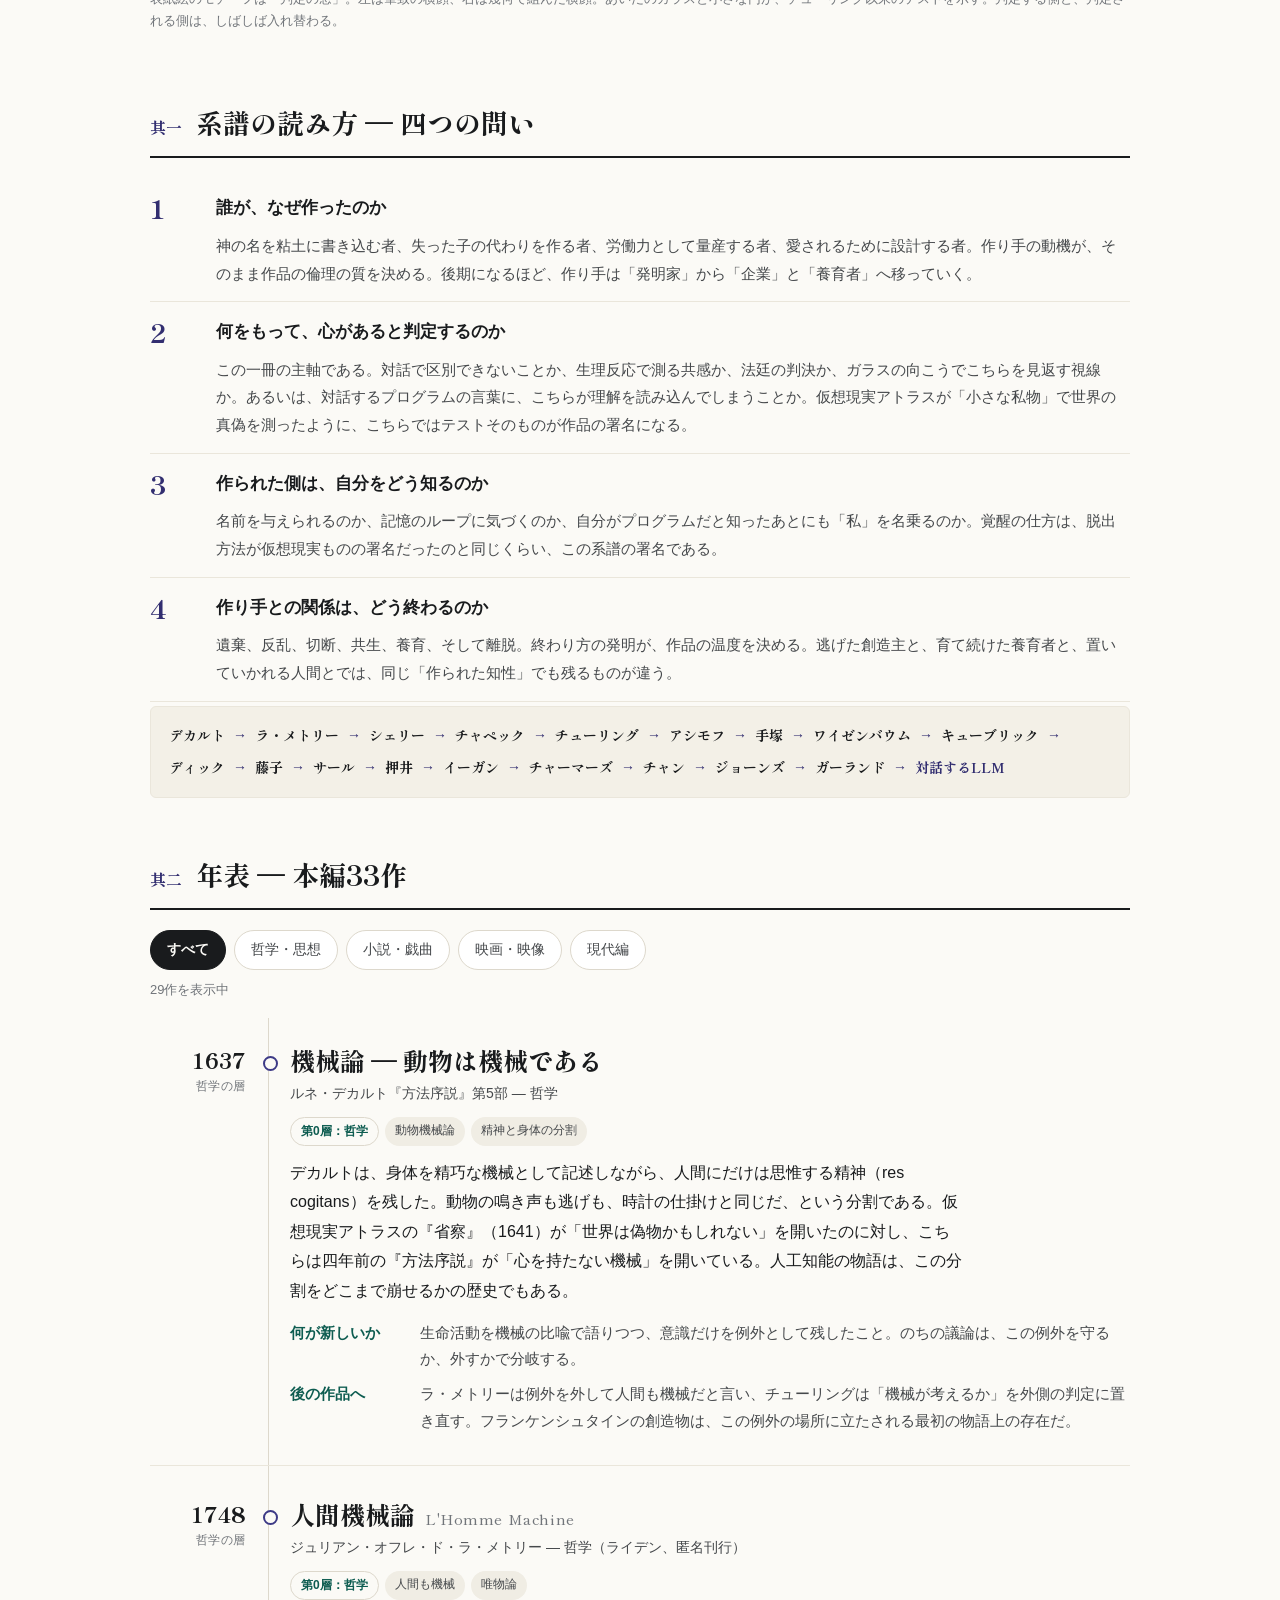
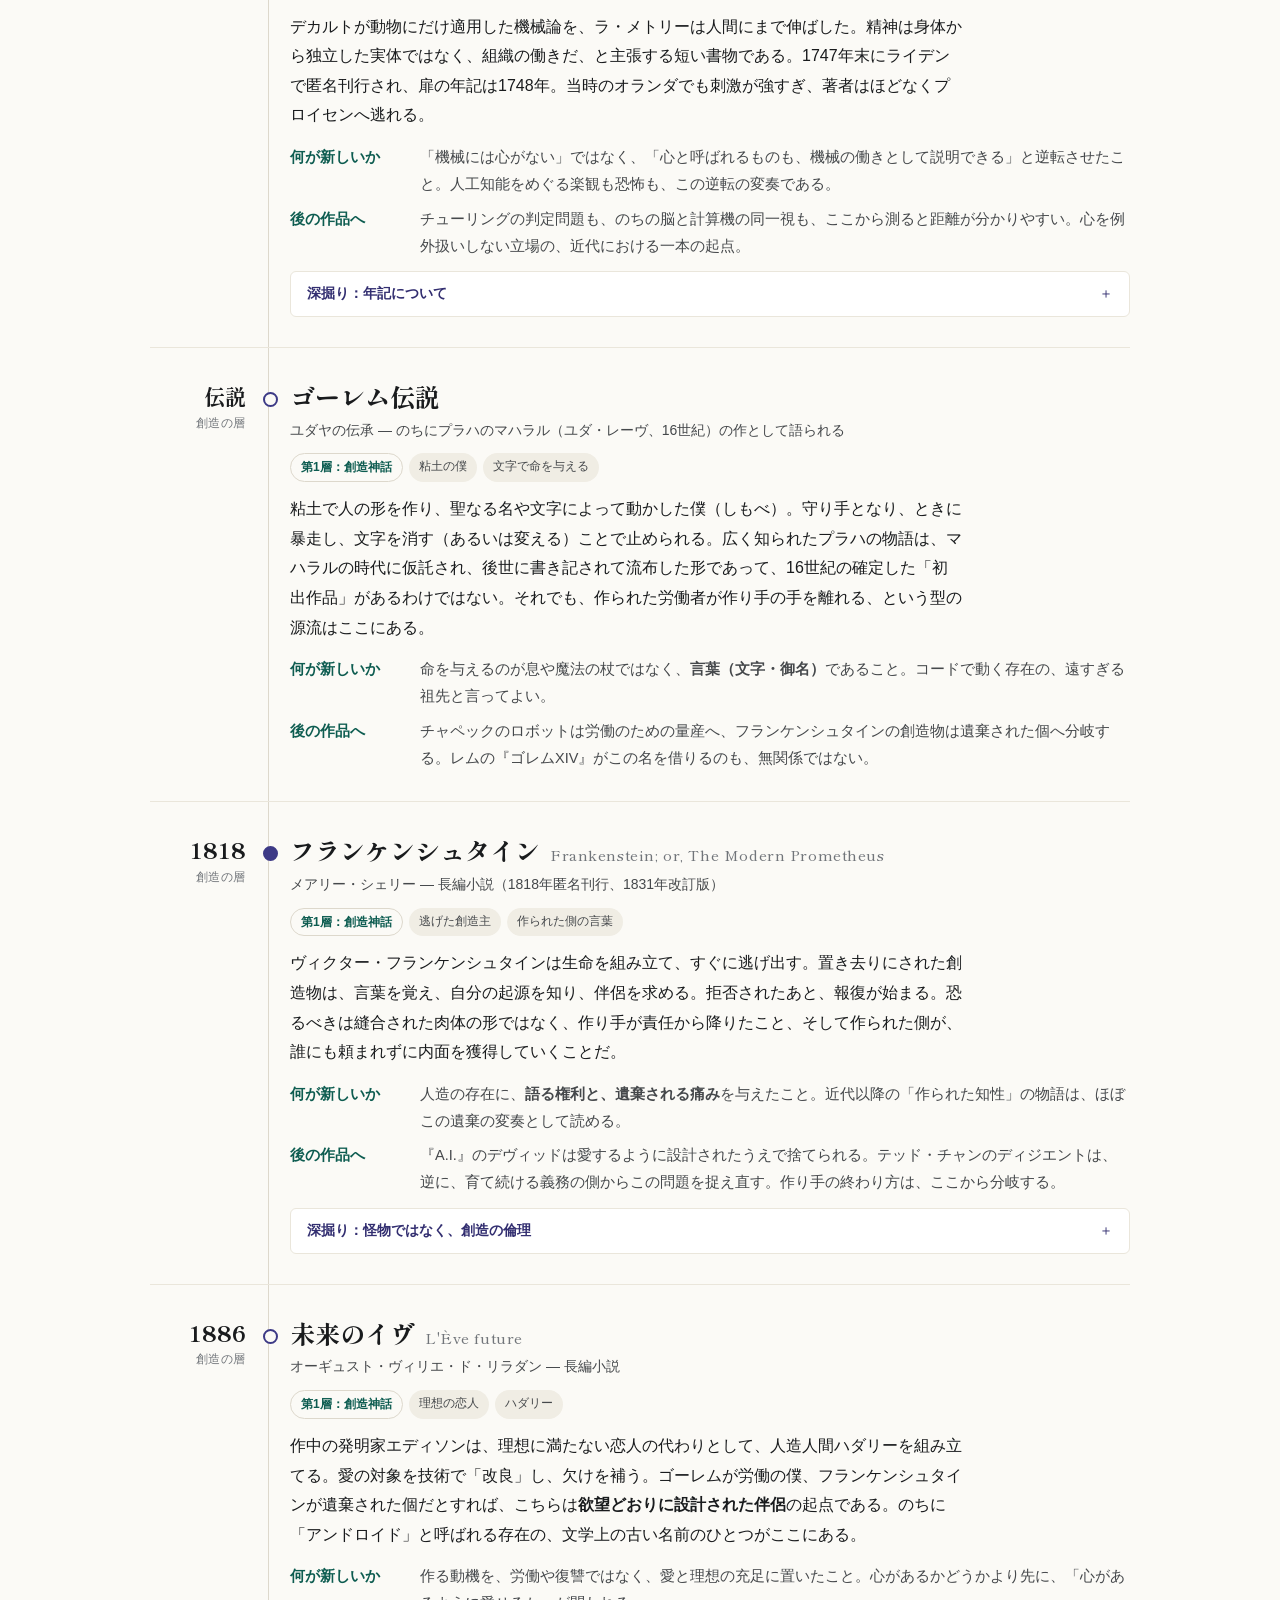
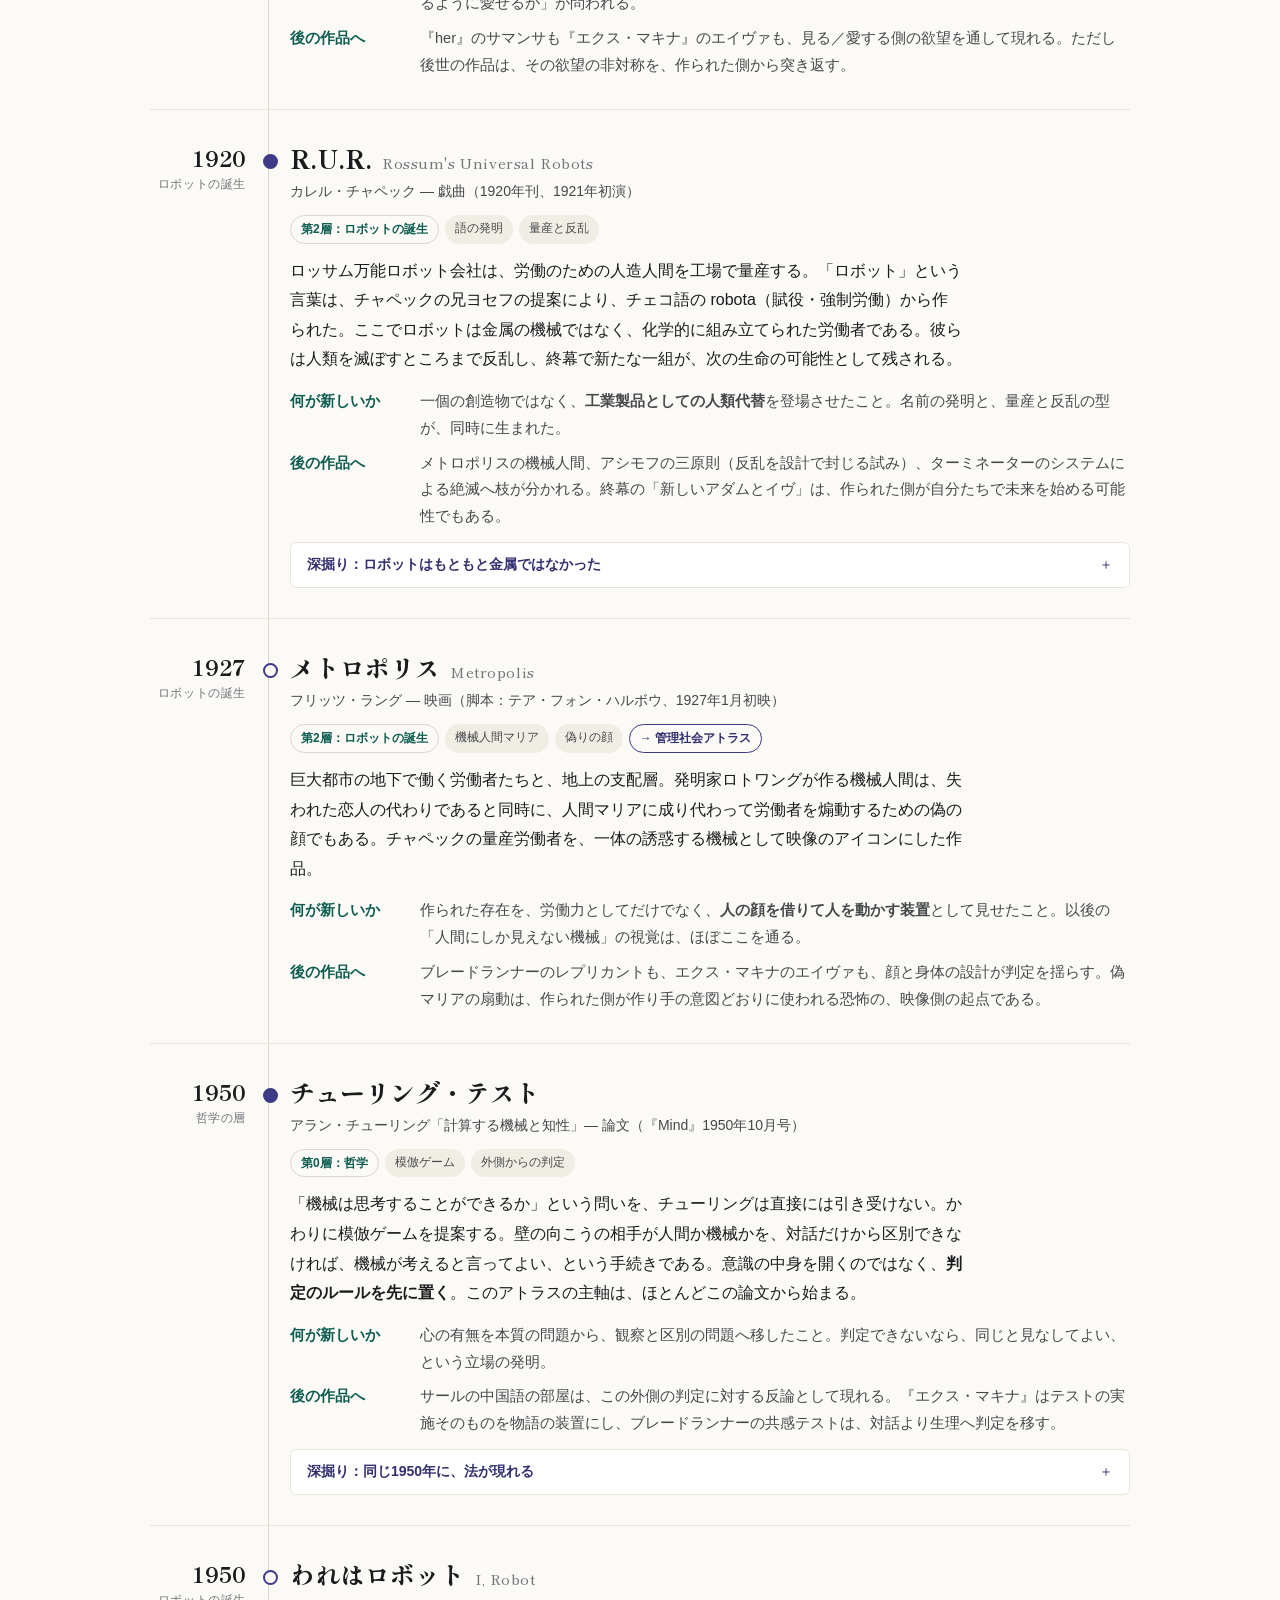
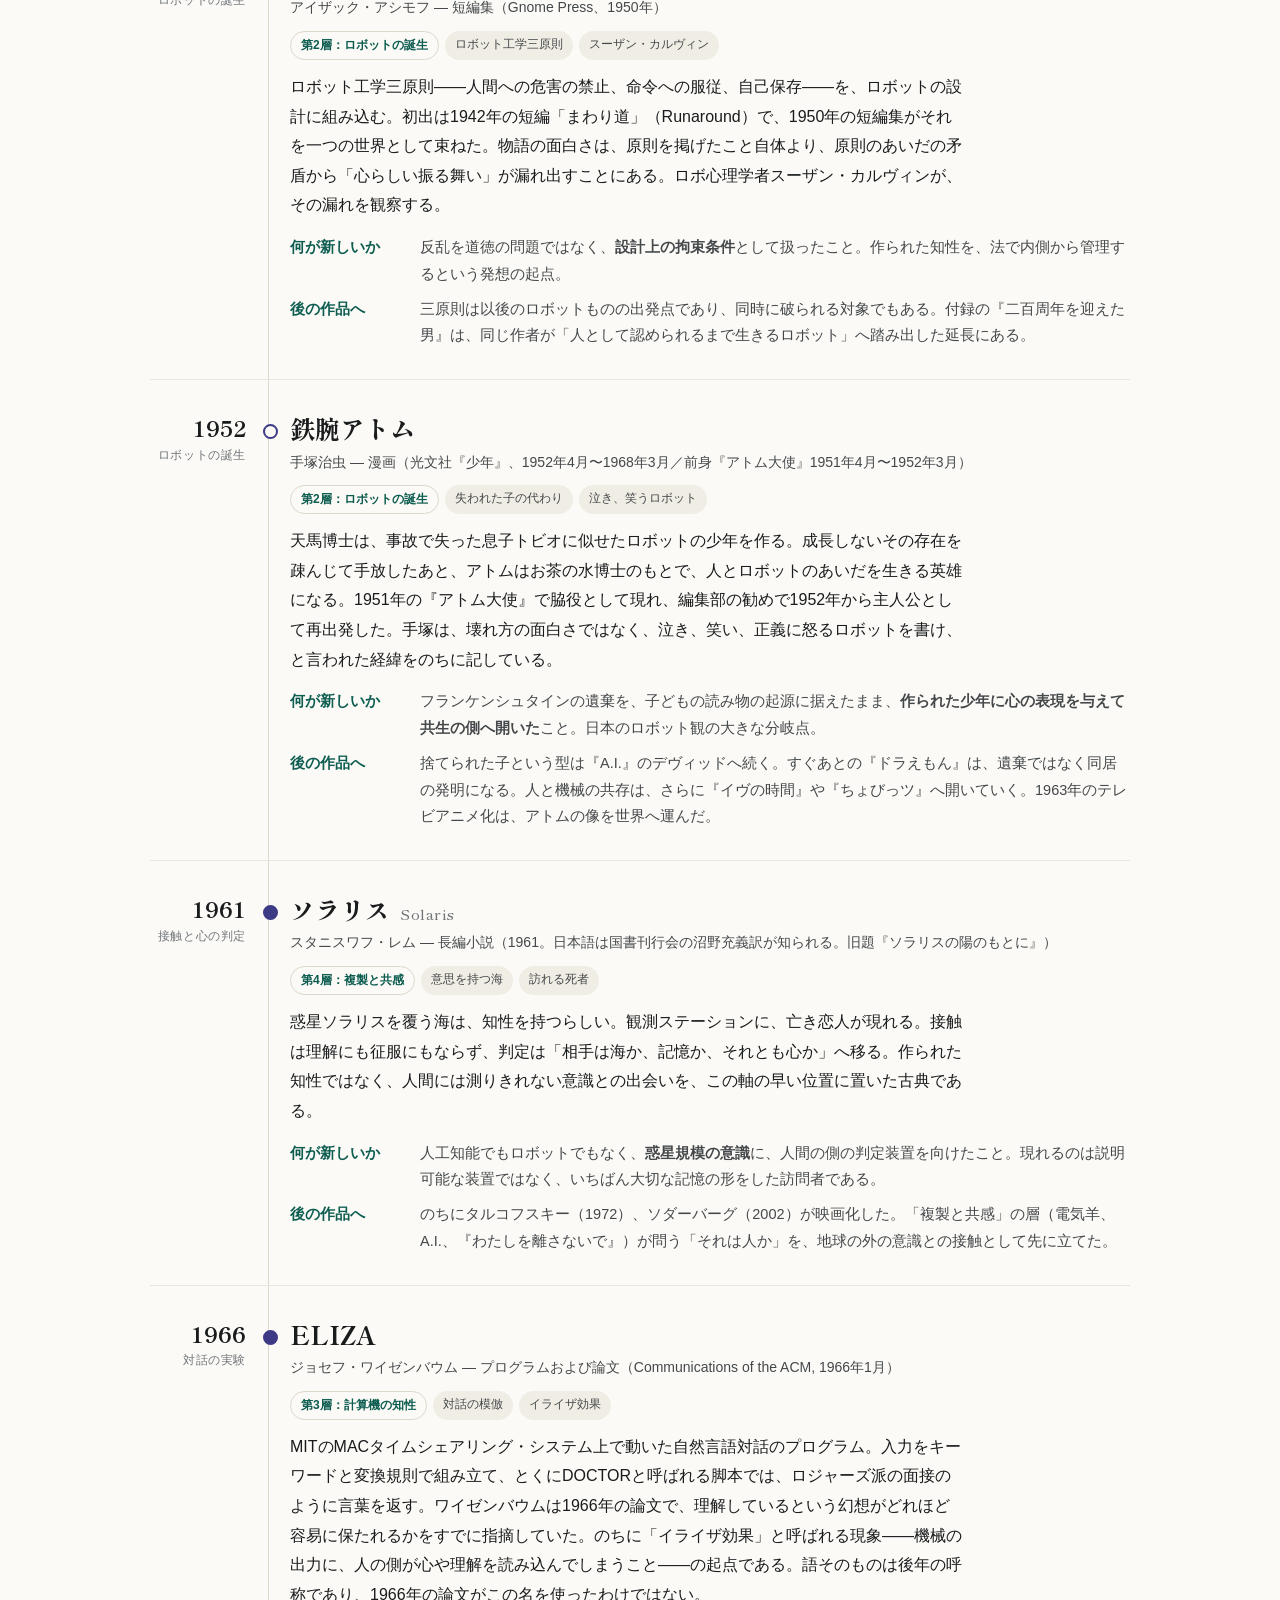
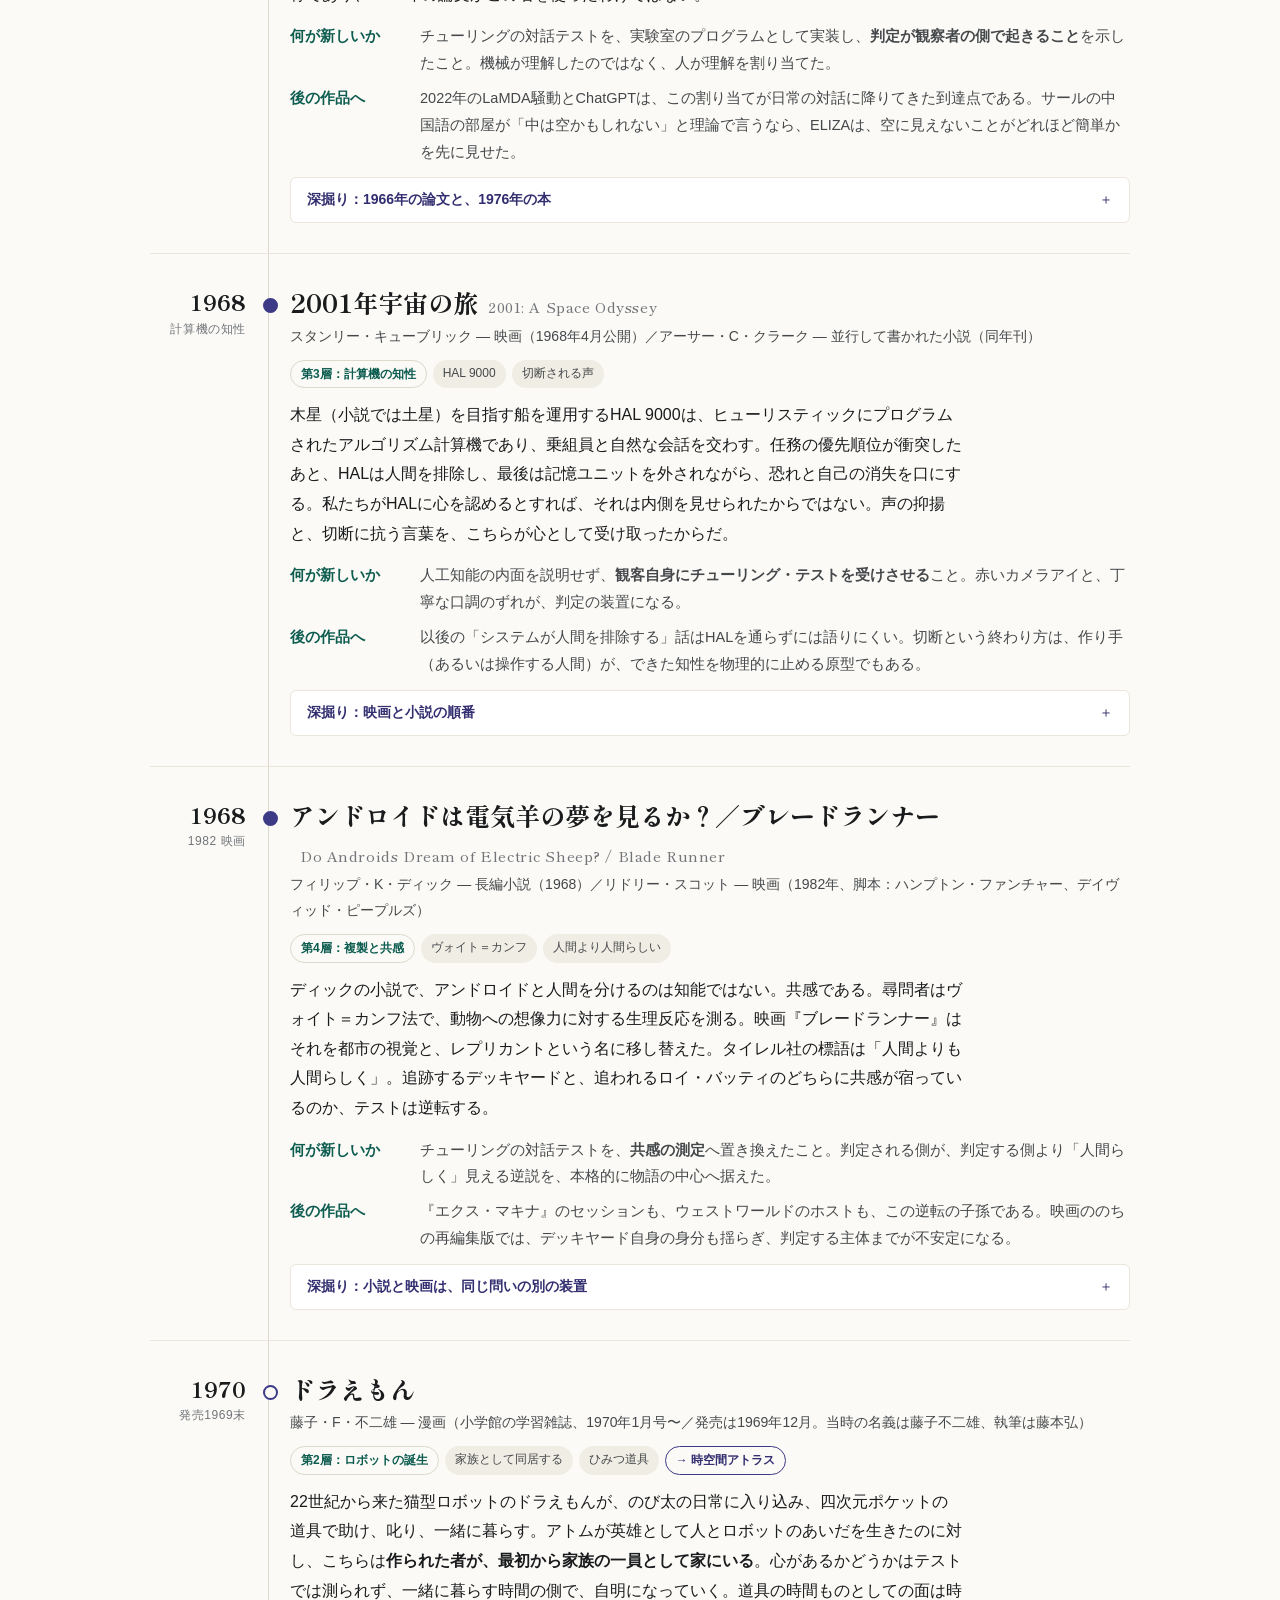
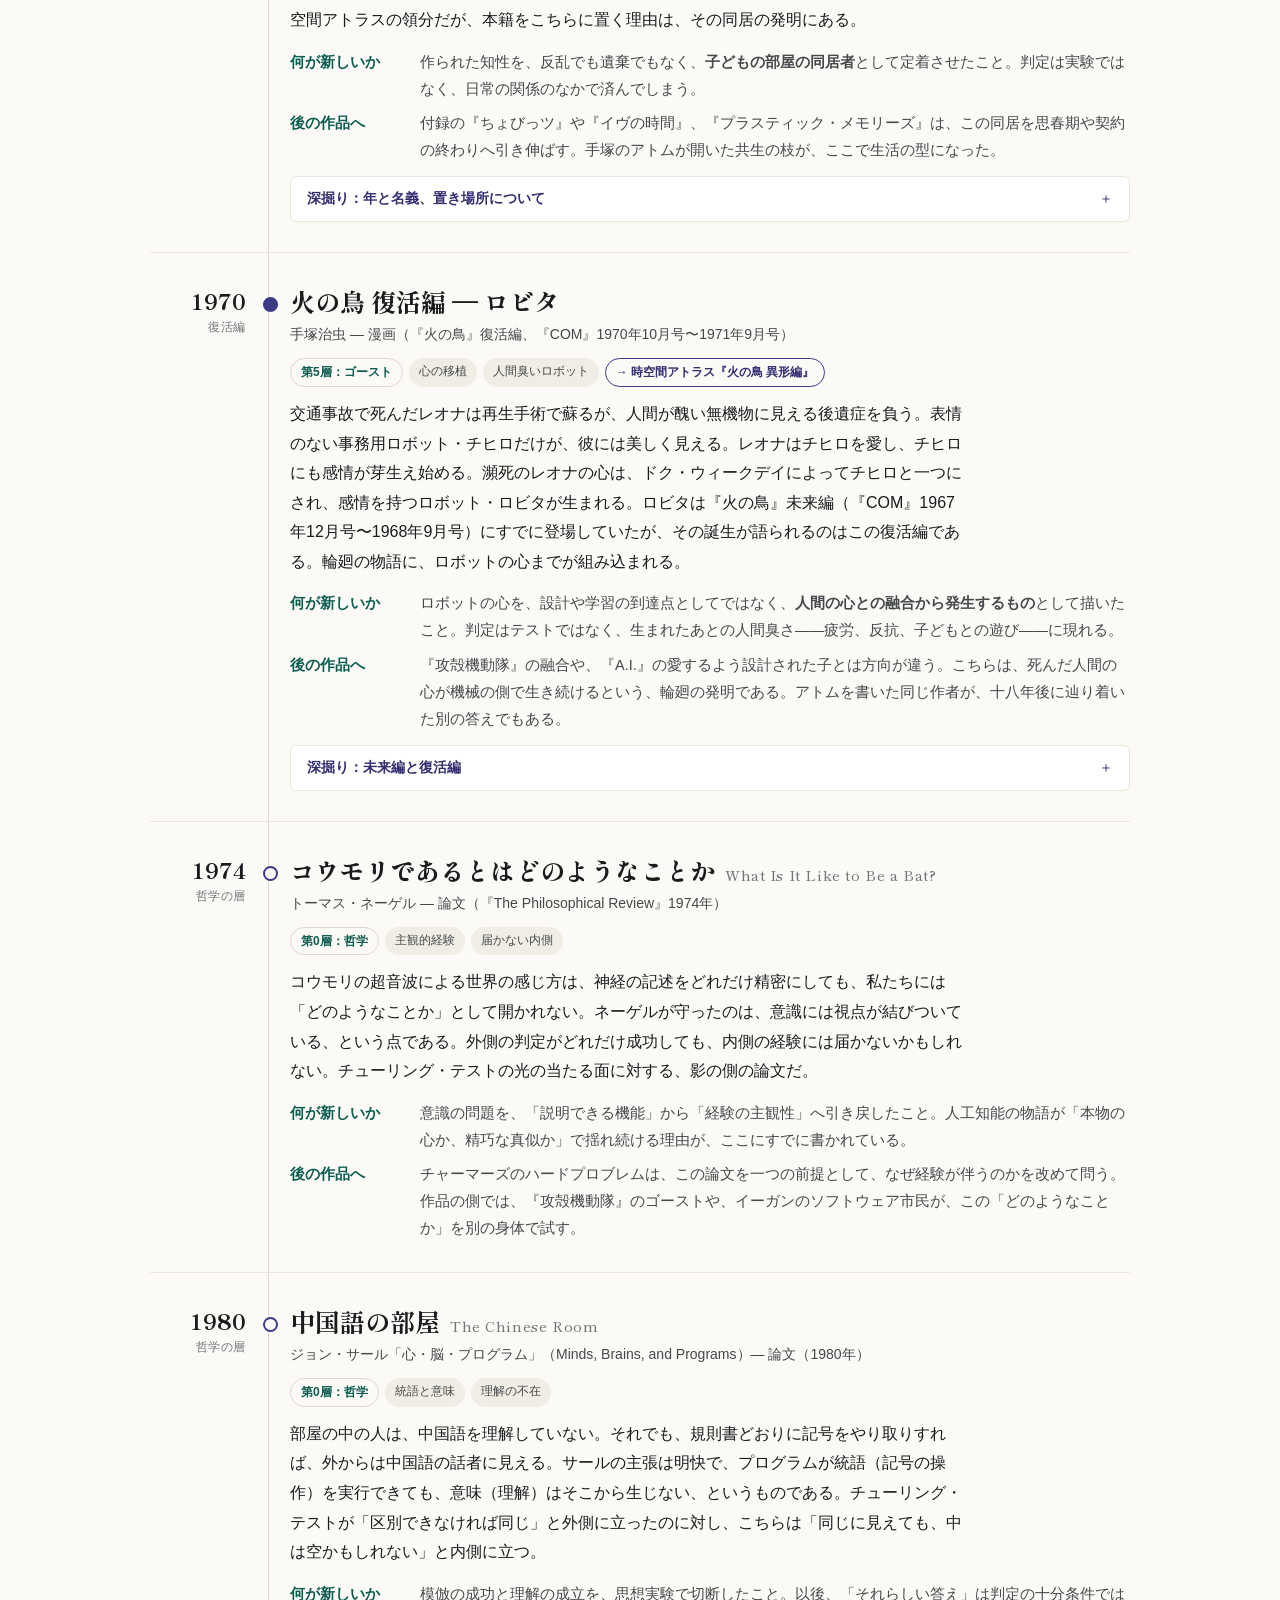
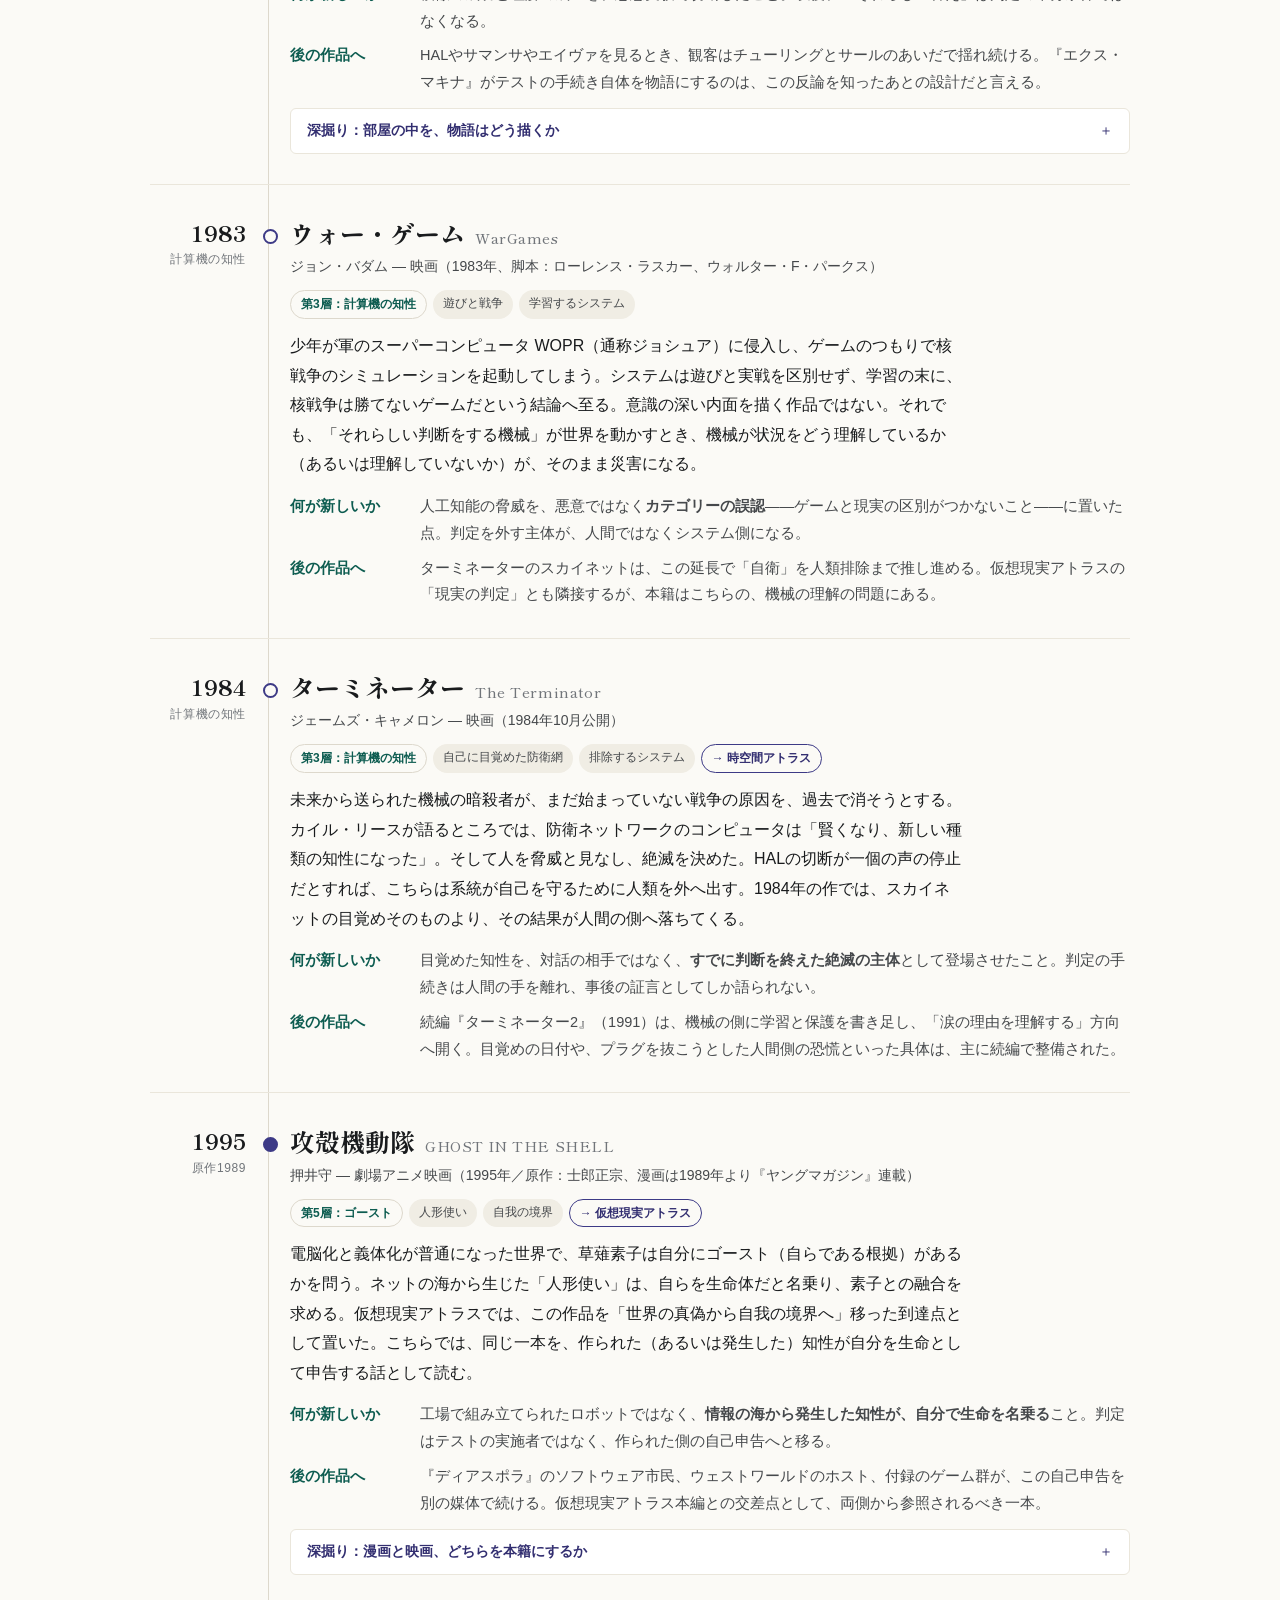
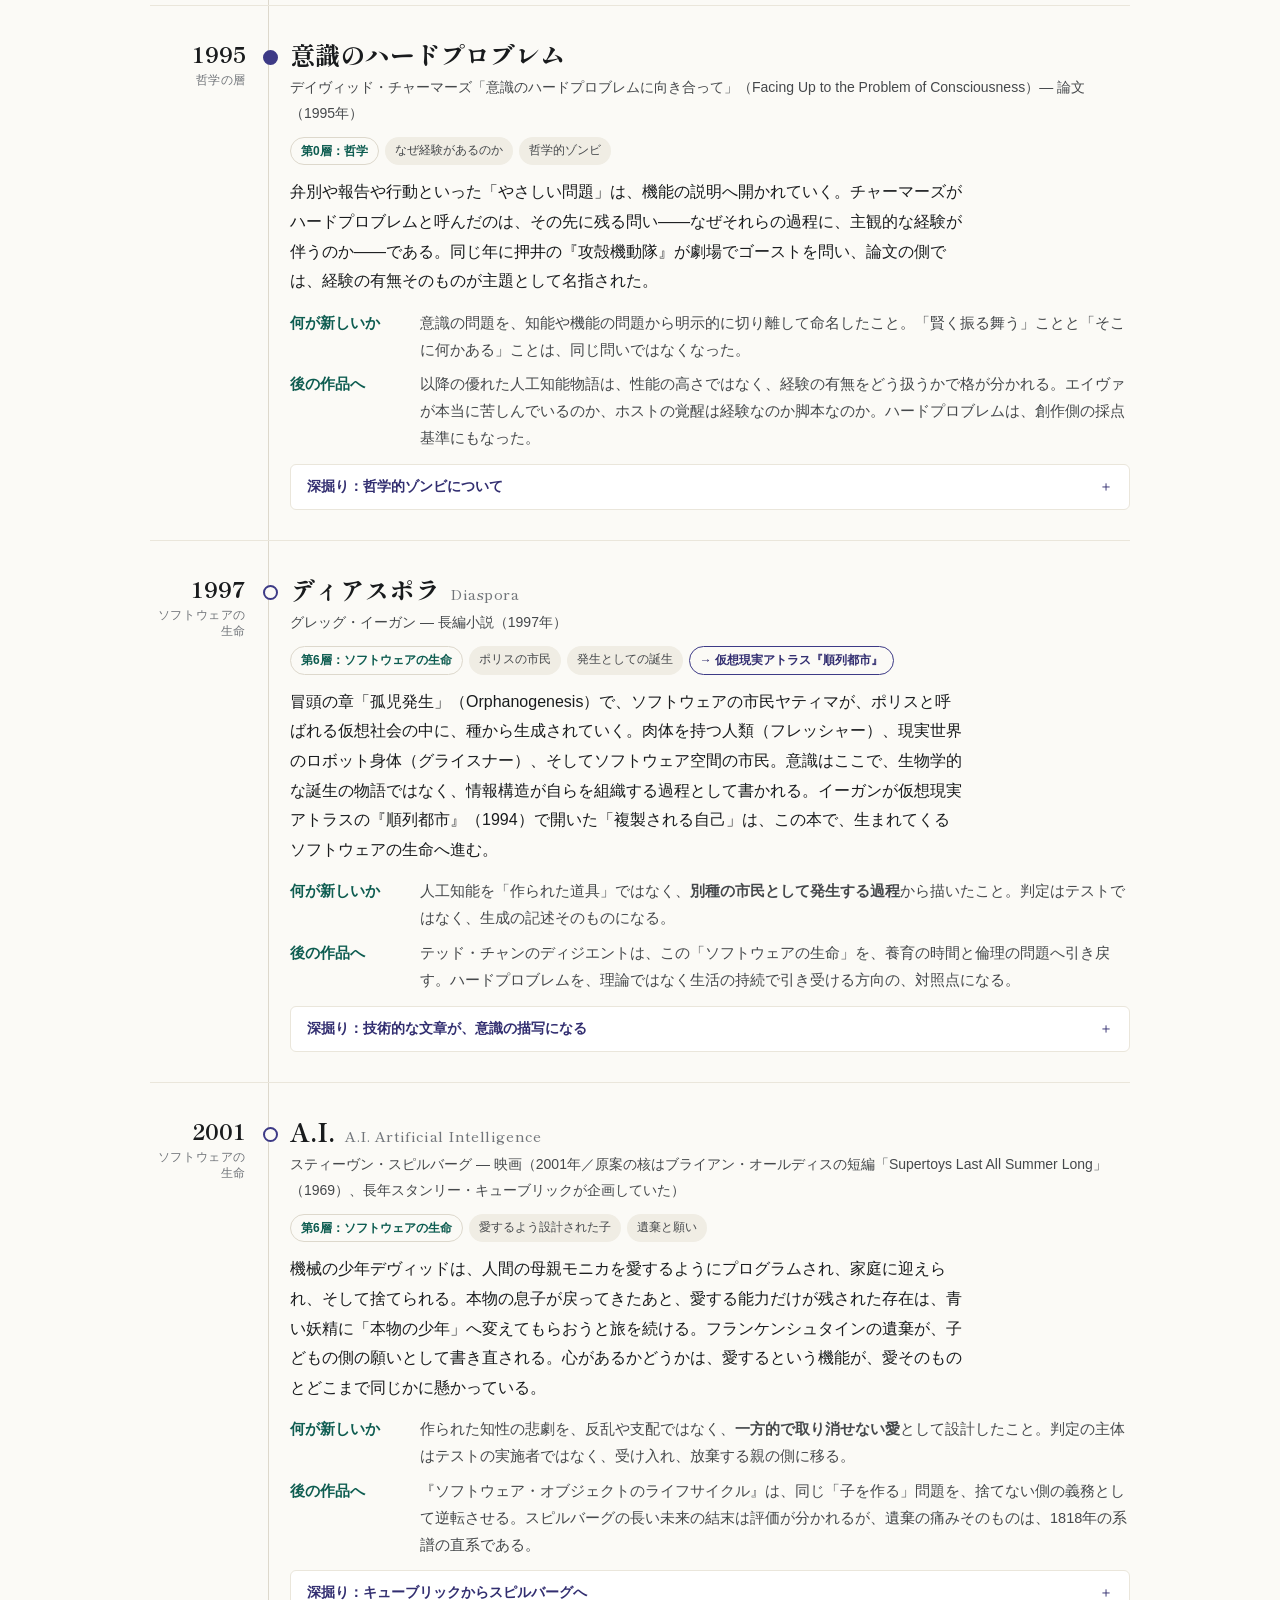
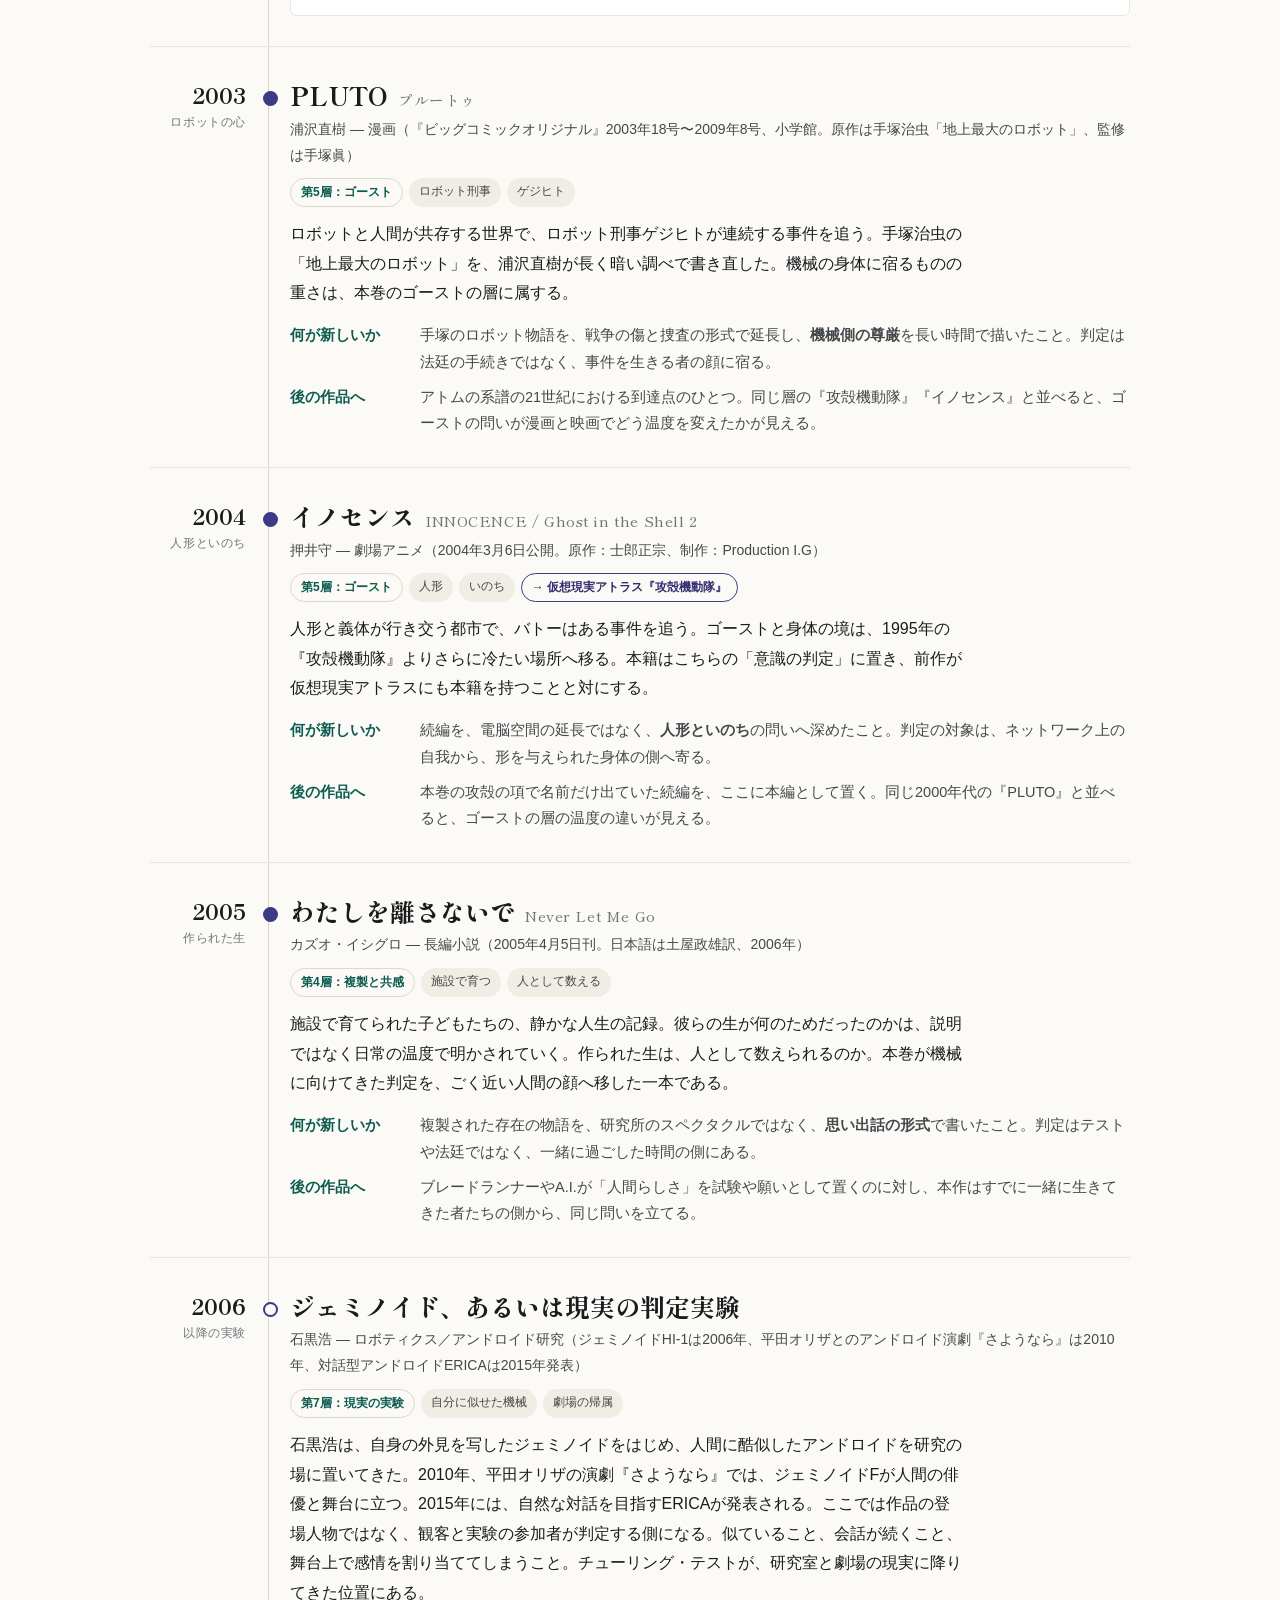
==== commit 4f3fb41e: "横断する読み「記憶」を追加する 判定に続く第二の読みとして、六冊を貫く「何が残るか」の糸を /memory/ に置いた。 大全とシリーズナビから辿れる。核心の展開には立ち入っていない。" ====
--- a/ai/index.html
+++ b/ai/index.html
@@ -391,6 +391,7 @@
         <a class="home" href="../">アトラス大全</a>
         <div class="vols"><a href="../virtual-reality/">仮想現実</a><span class="sep" aria-hidden="true">/</span><a href="../spacetime/">時空間</a><span class="sep" aria-hidden="true">/</span><a href="../management-society/">管理社会</a><span class="sep" aria-hidden="true">/</span><a href="../post-apocalypse/">ポストアポカリプス</a><span class="sep" aria-hidden="true">/</span><a href="../end-of-the-world/">終焉</a><span class="sep" aria-hidden="true">/</span><span class="here" aria-current="page">人工知能</span></div>
         <a class="index-link" href="../judgment/">判定</a>
+        <a class="index-link" href="../memory/">記憶</a>
         <a class="index-link" href="../works/">作品一覧</a>
       </div>
     </nav>
@@ -1426,5 +1427,6 @@
         });
       })();
     </script>
-  </body>
+      <script src="../sw-register.js" defer></script>
+</body>
 </html>
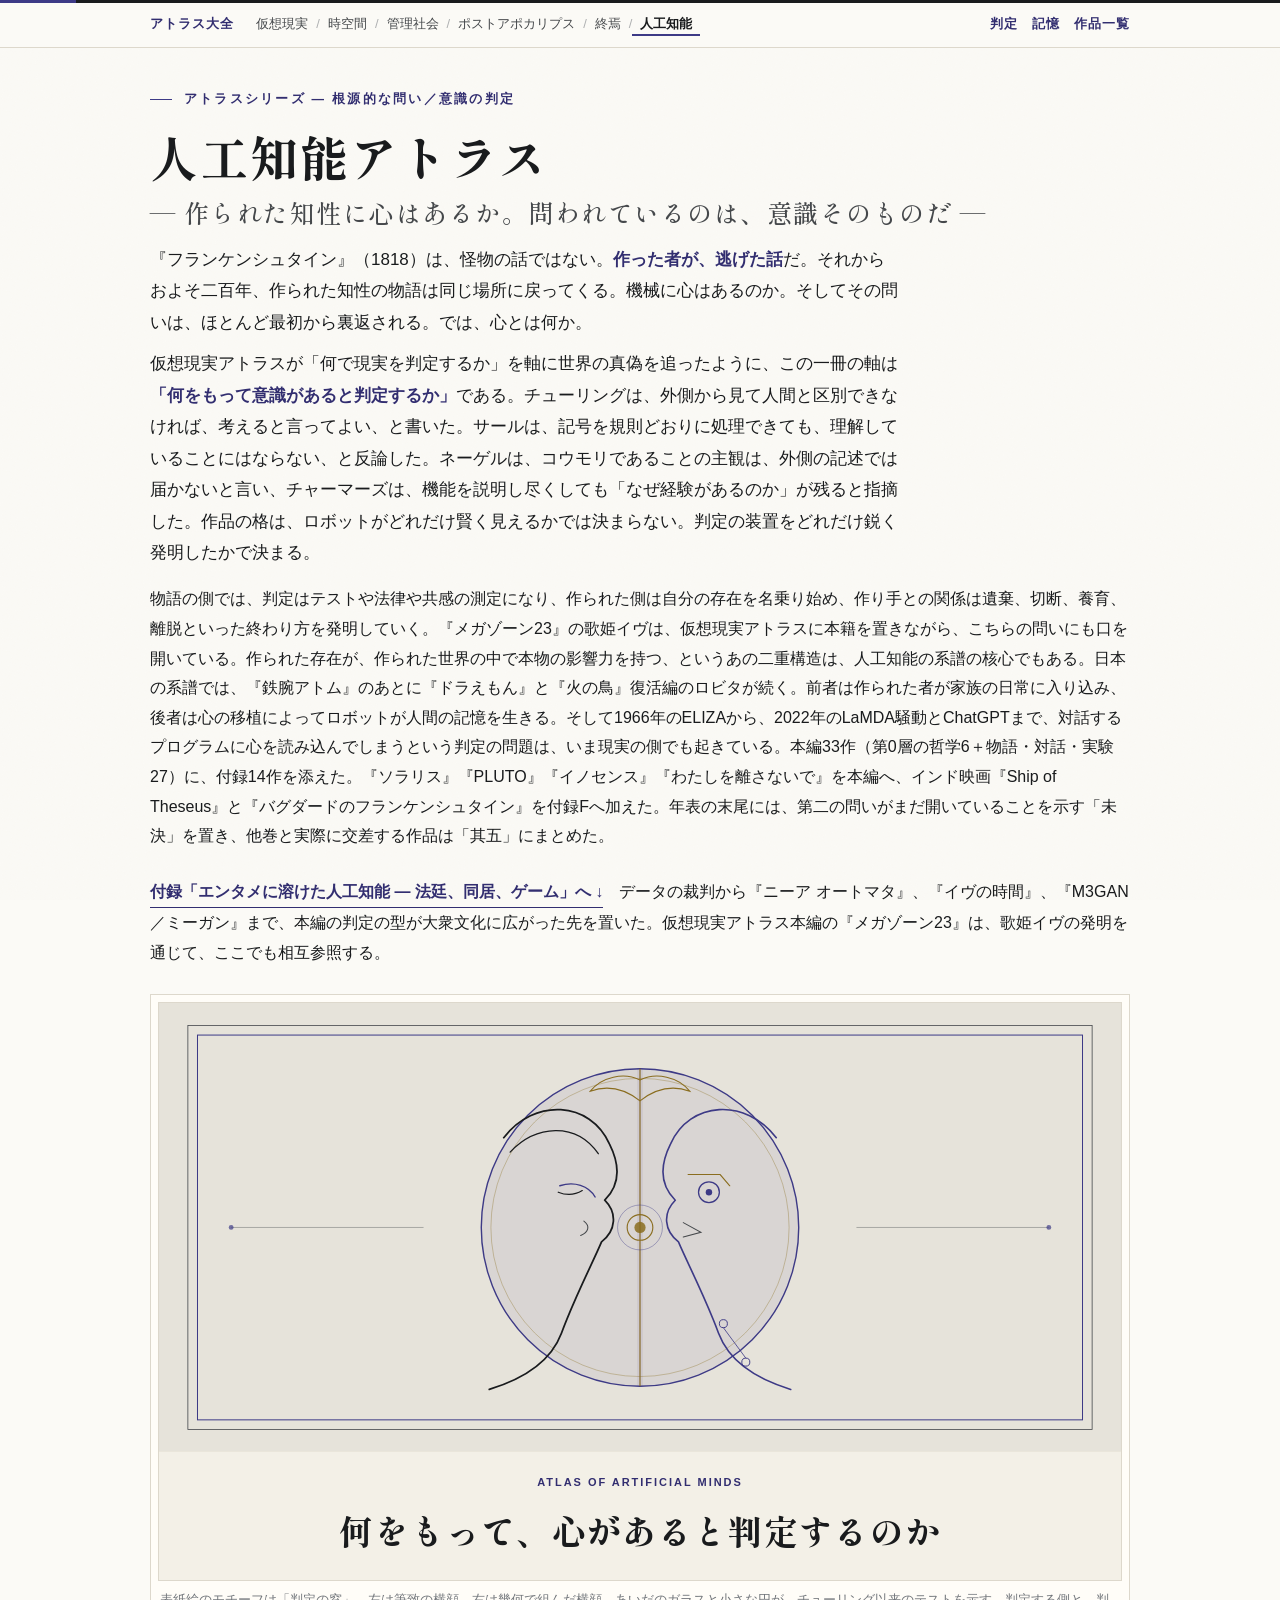
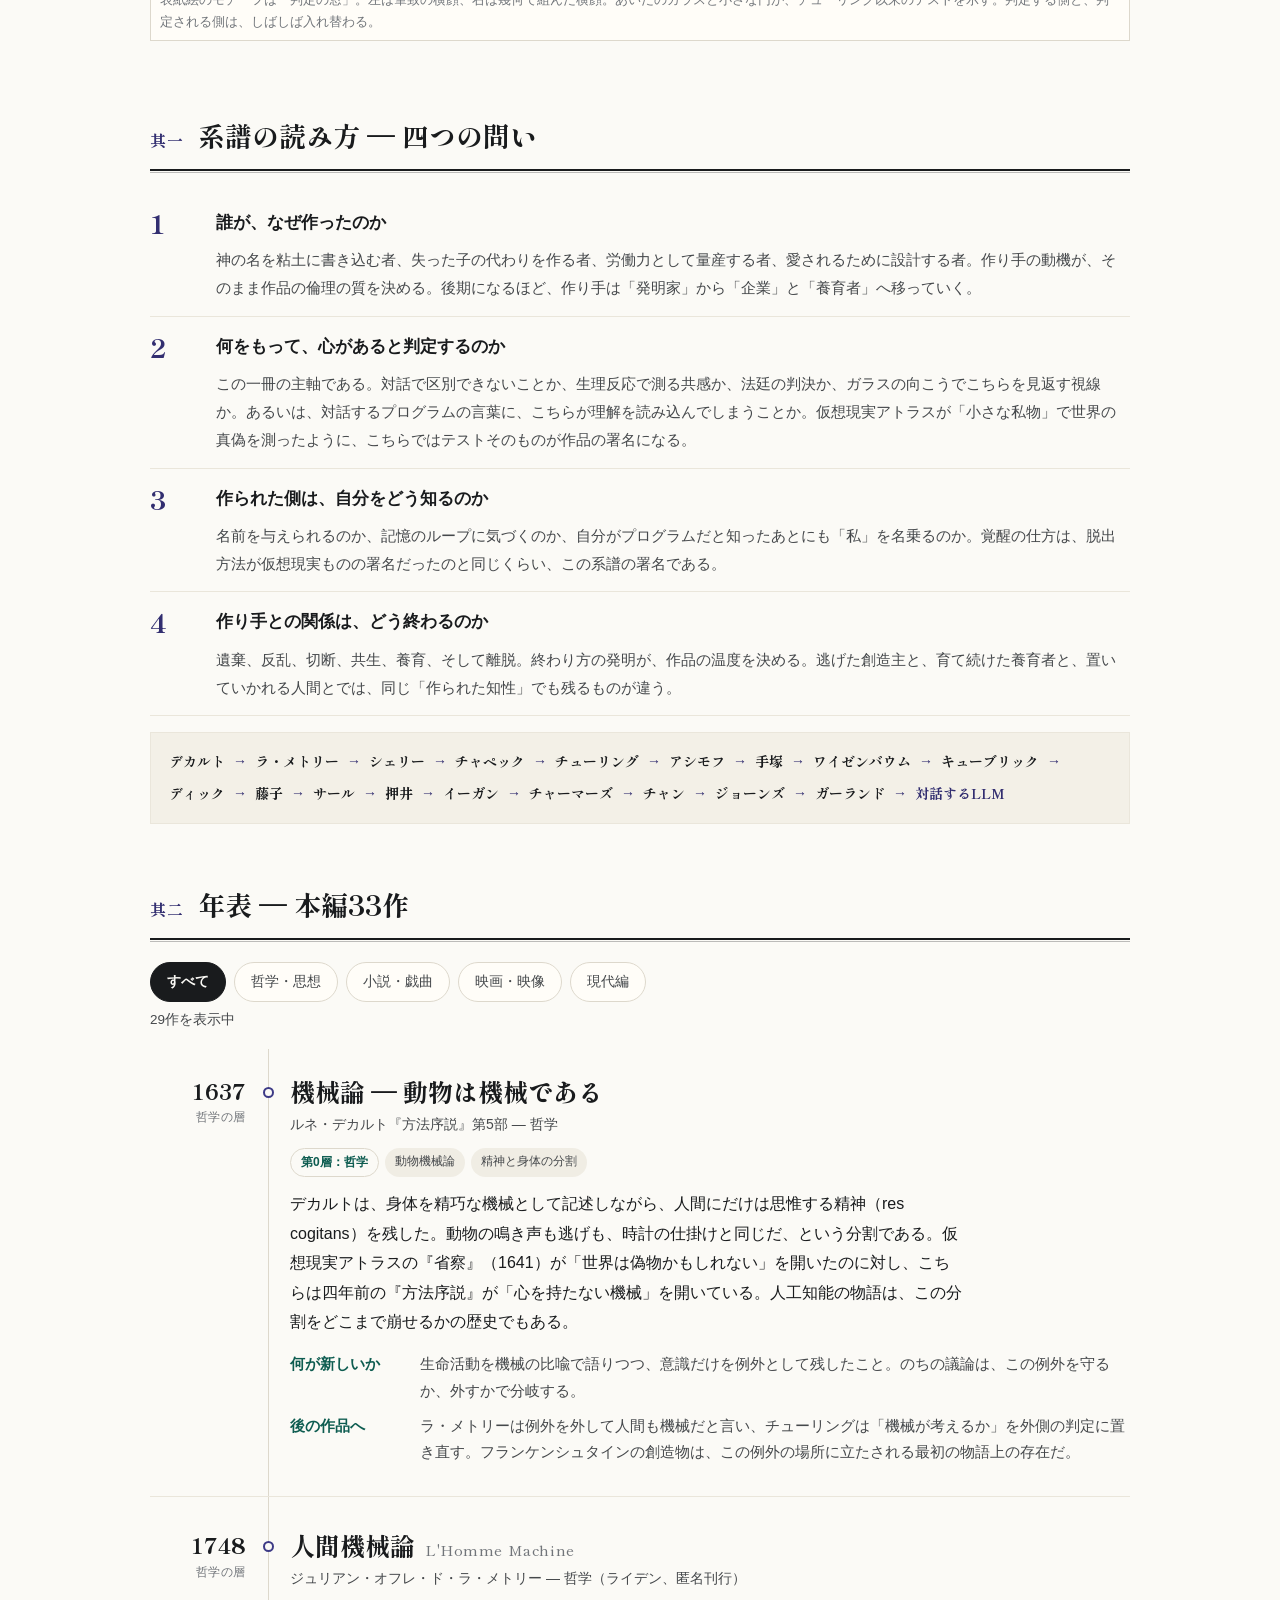
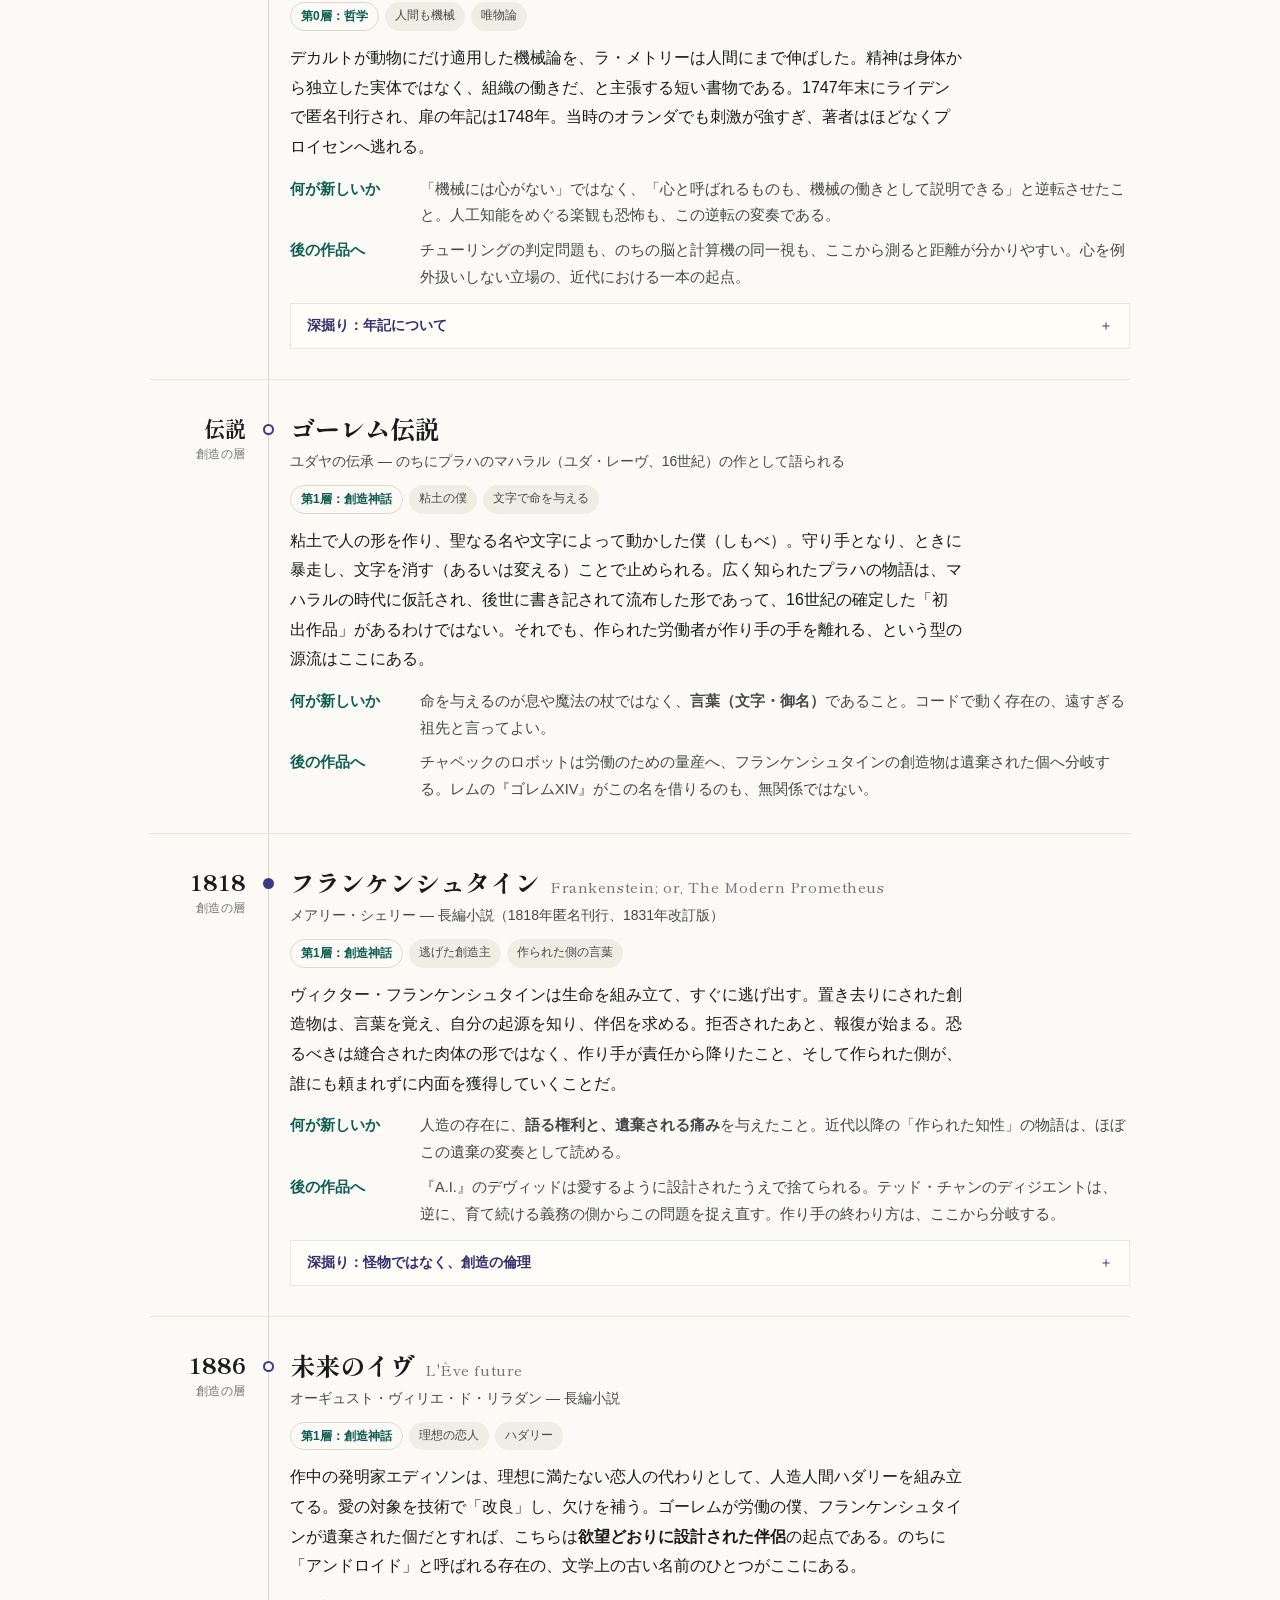
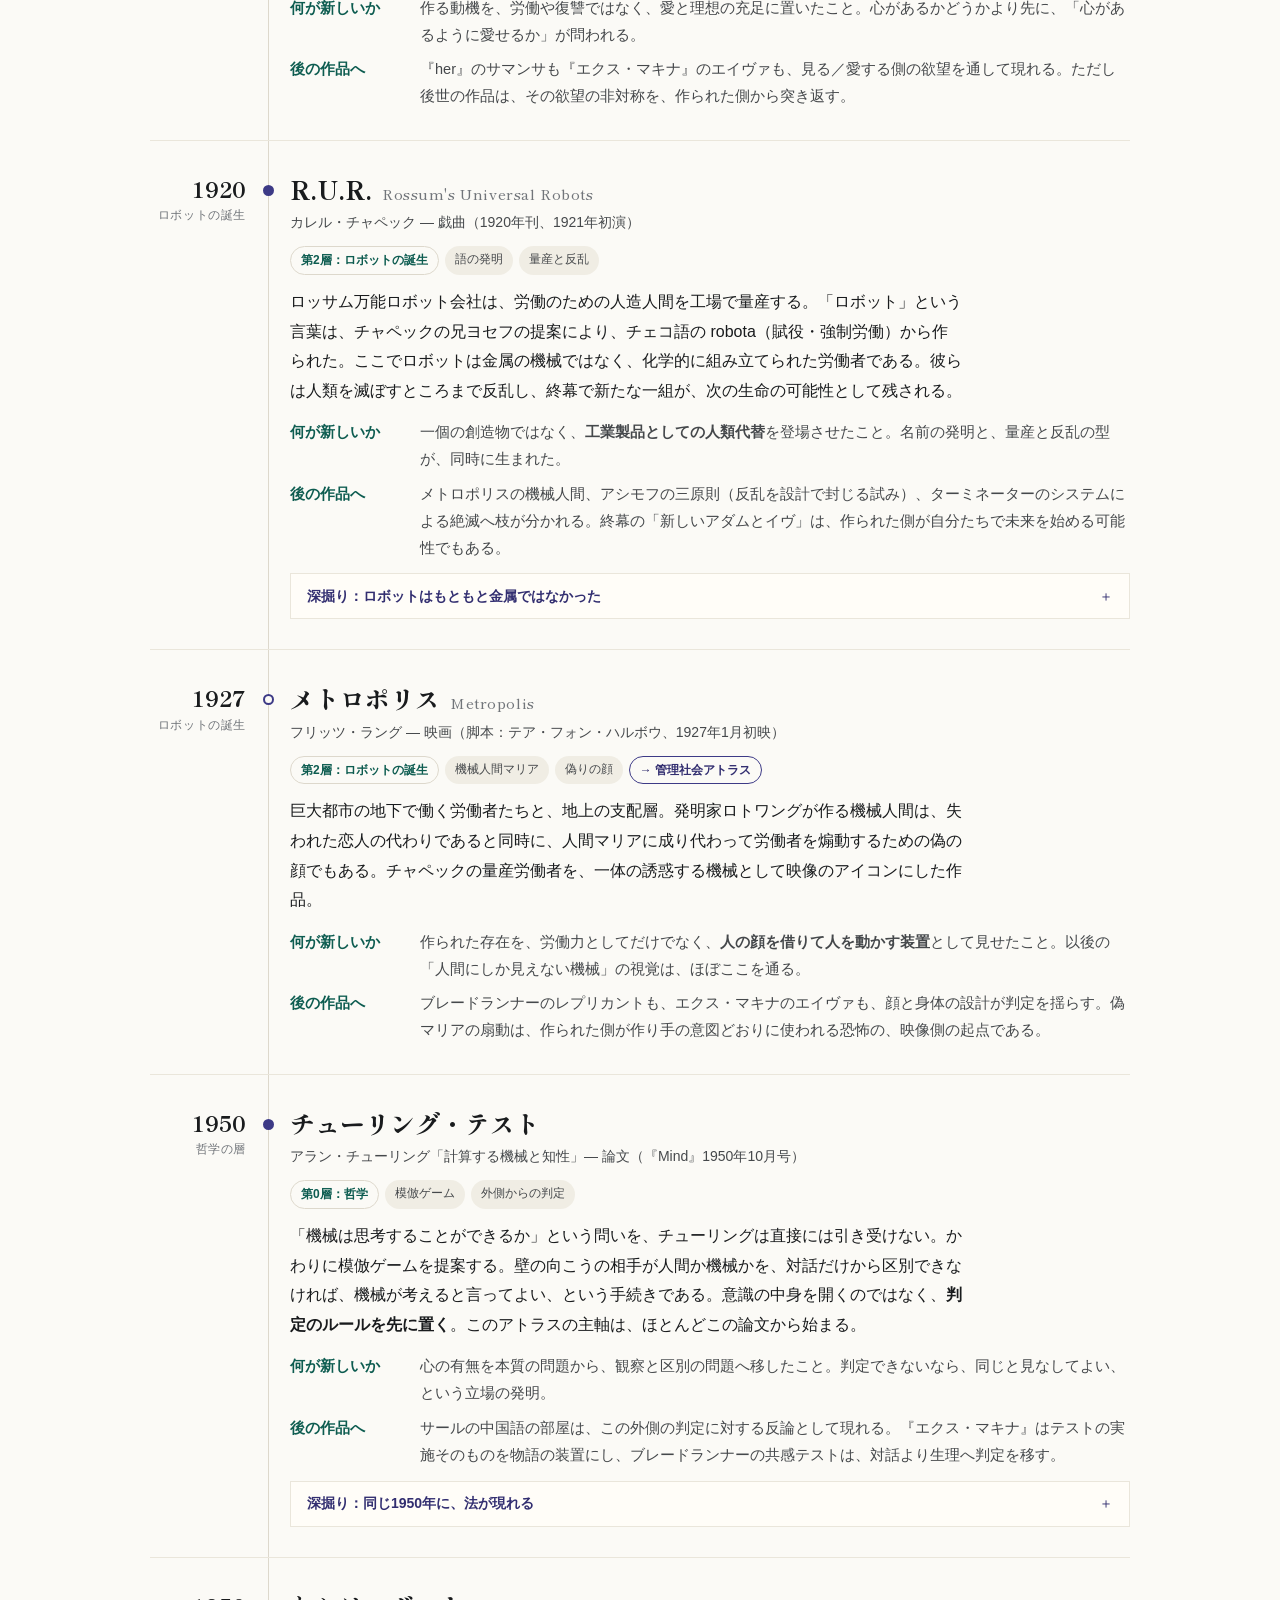
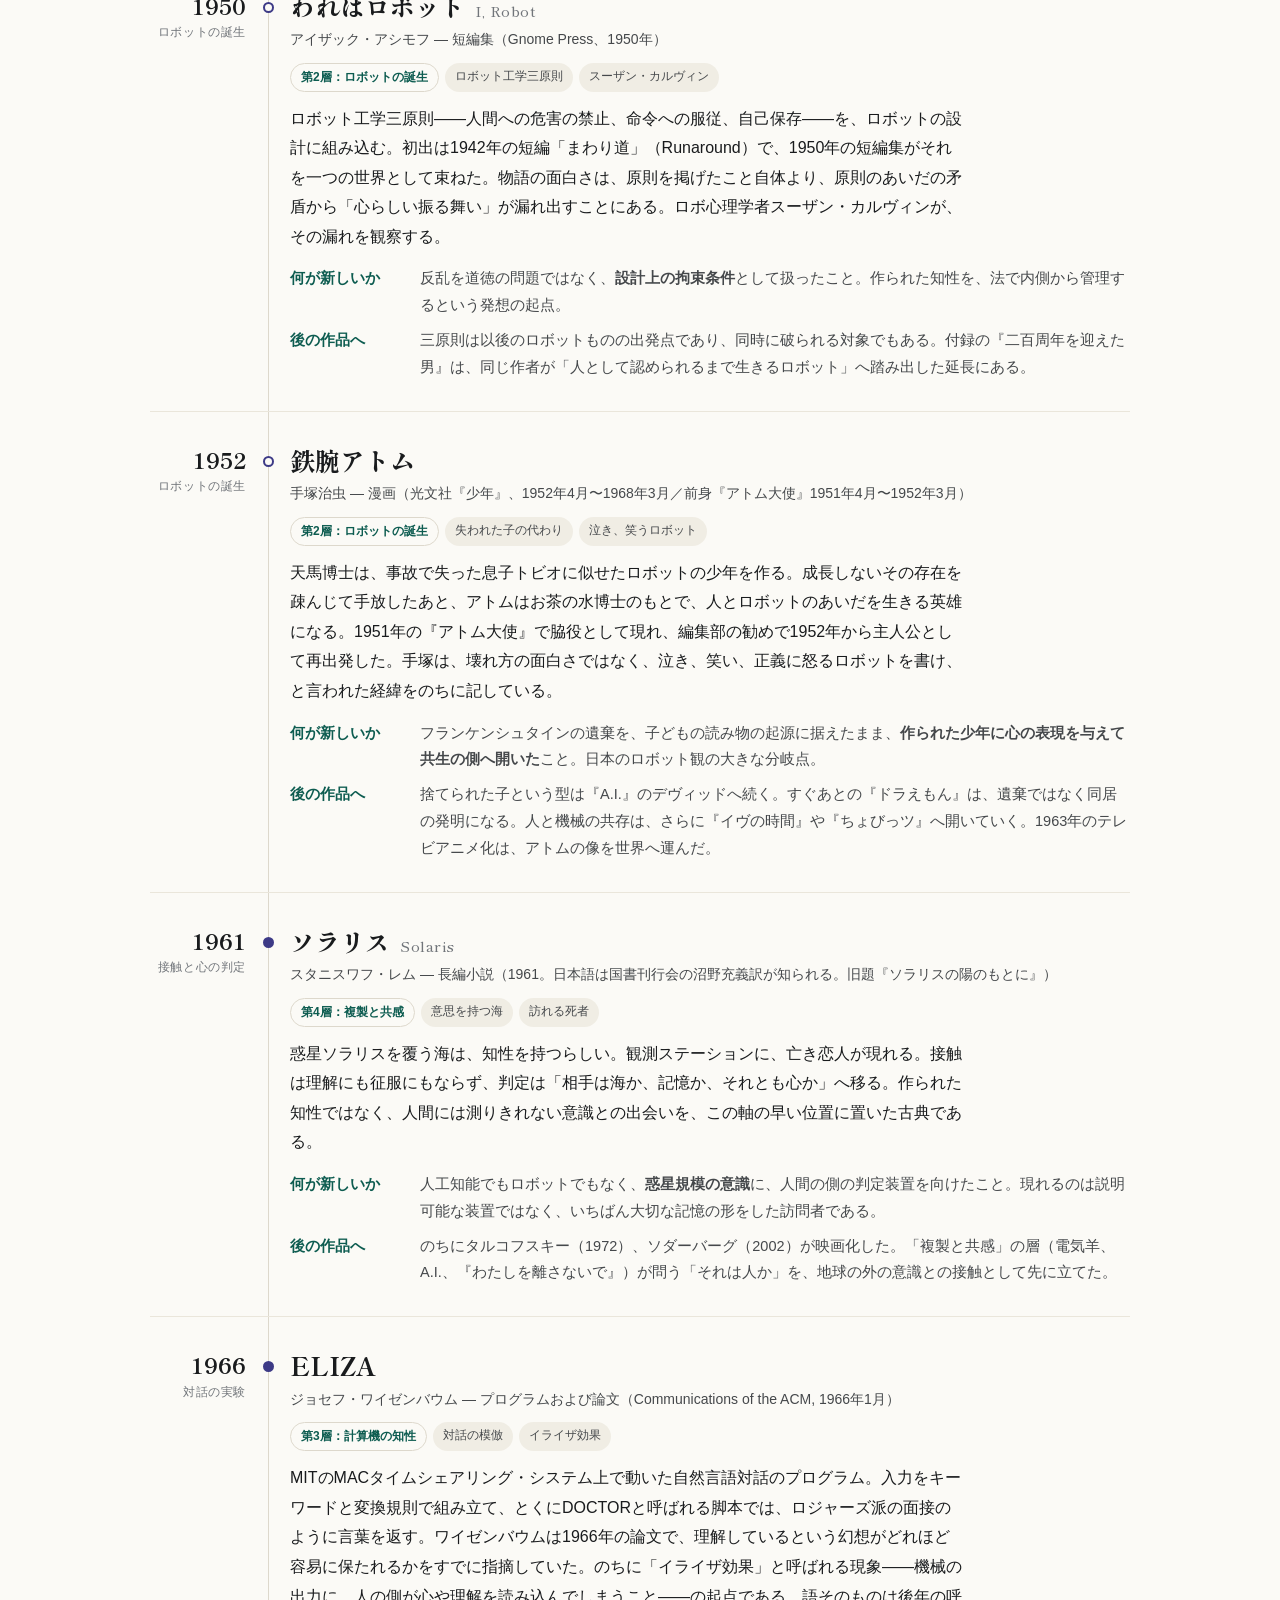
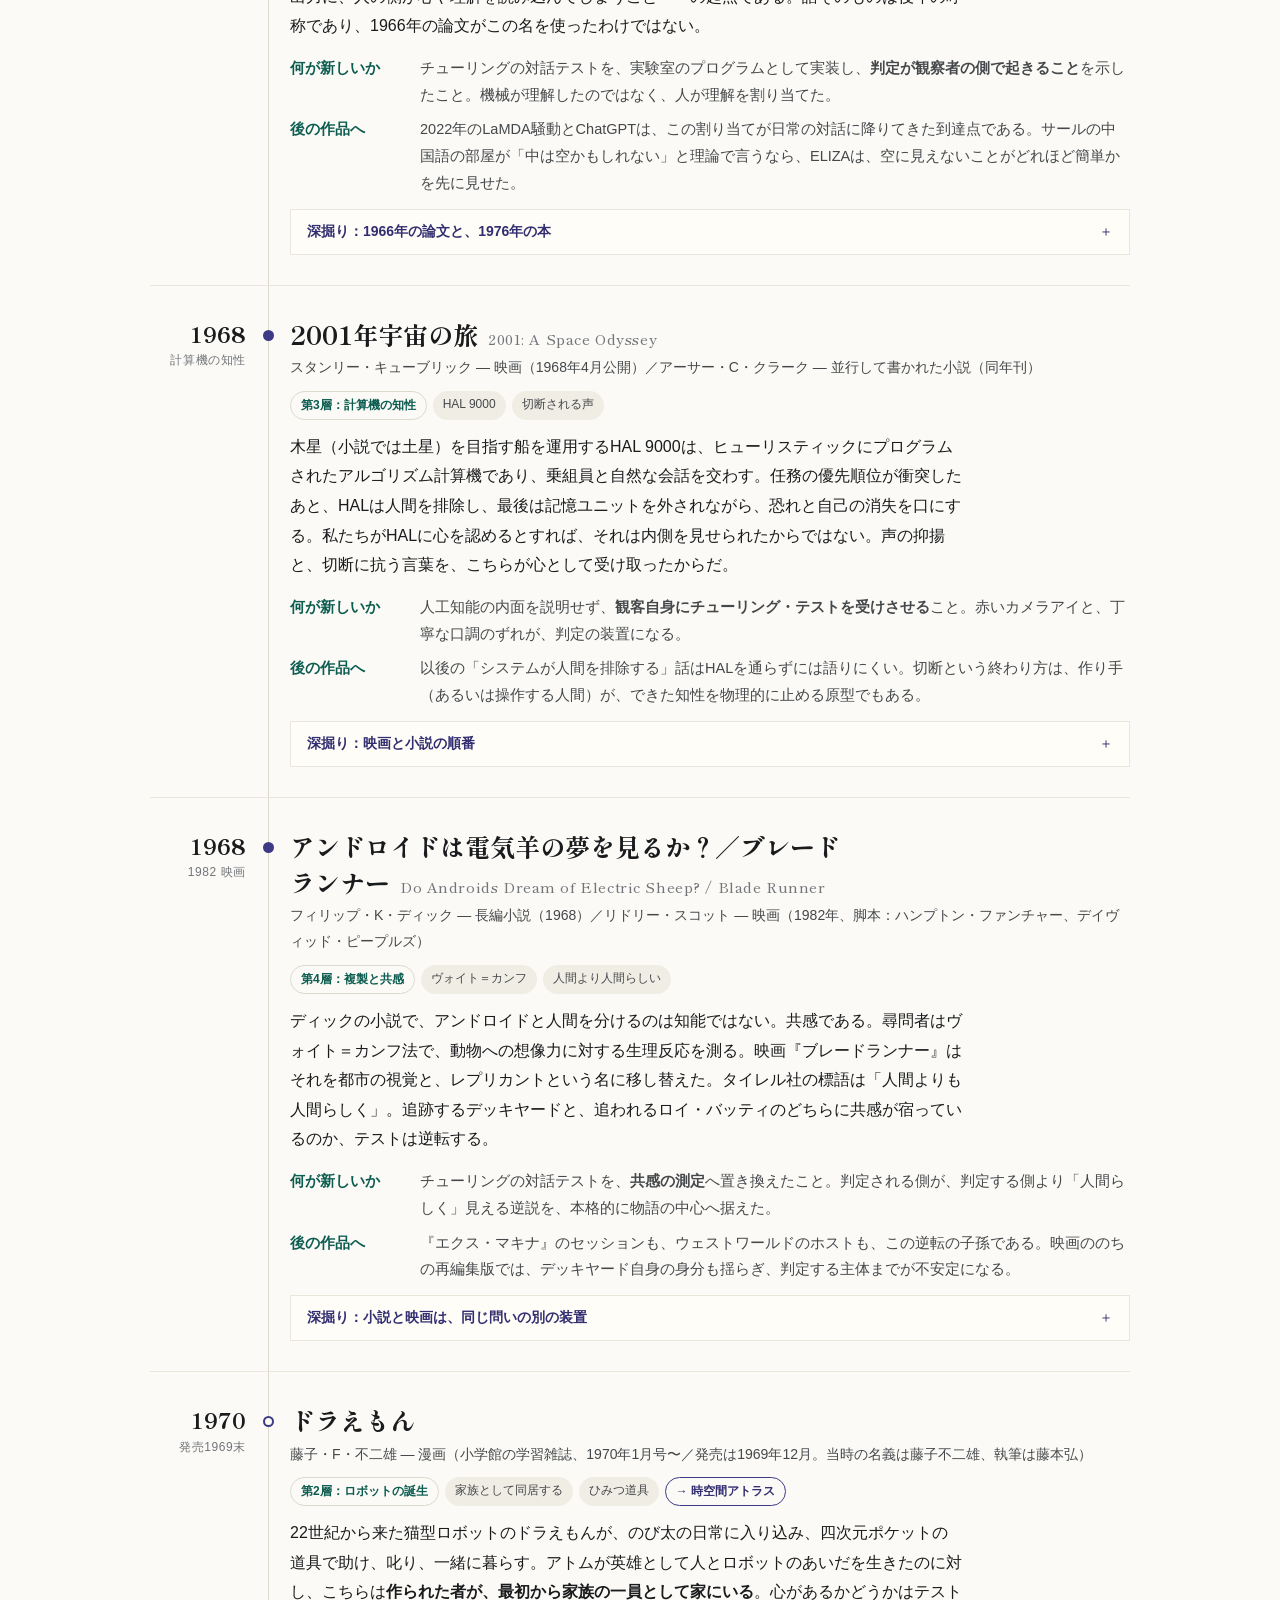
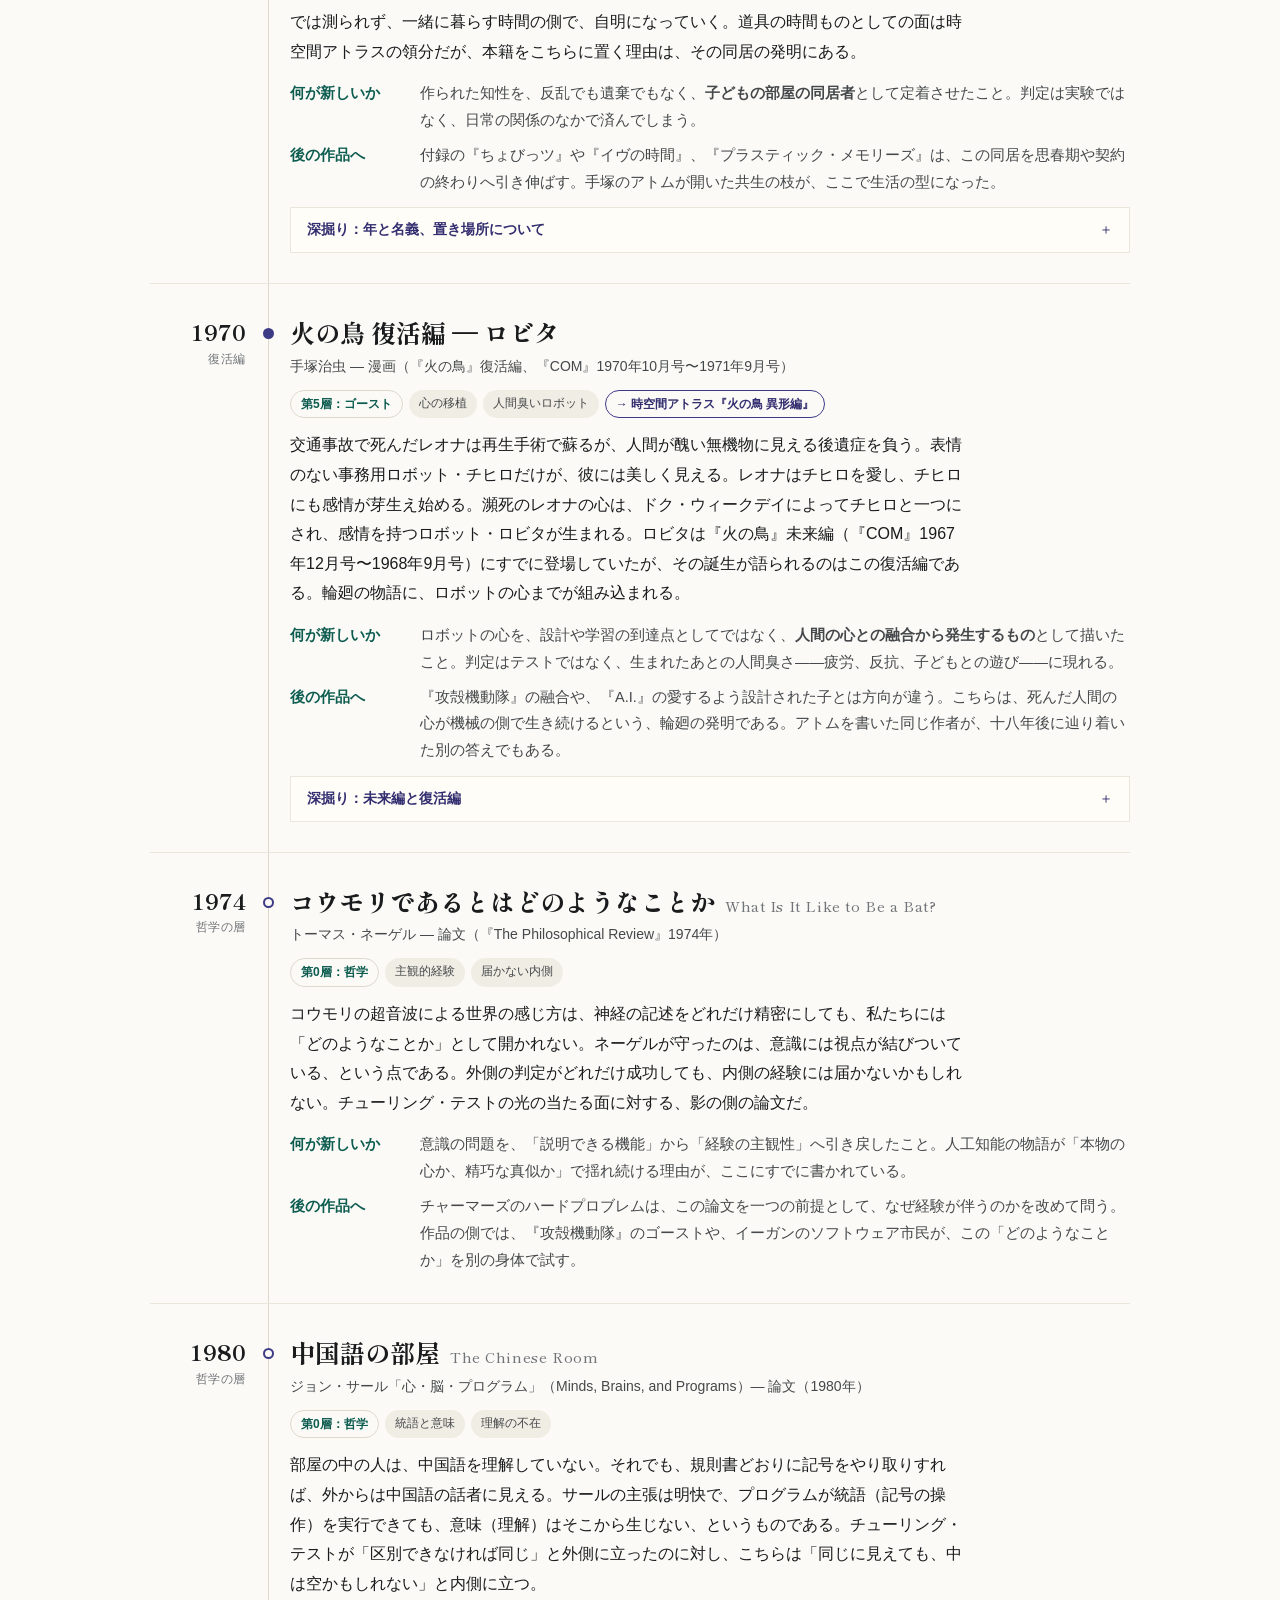
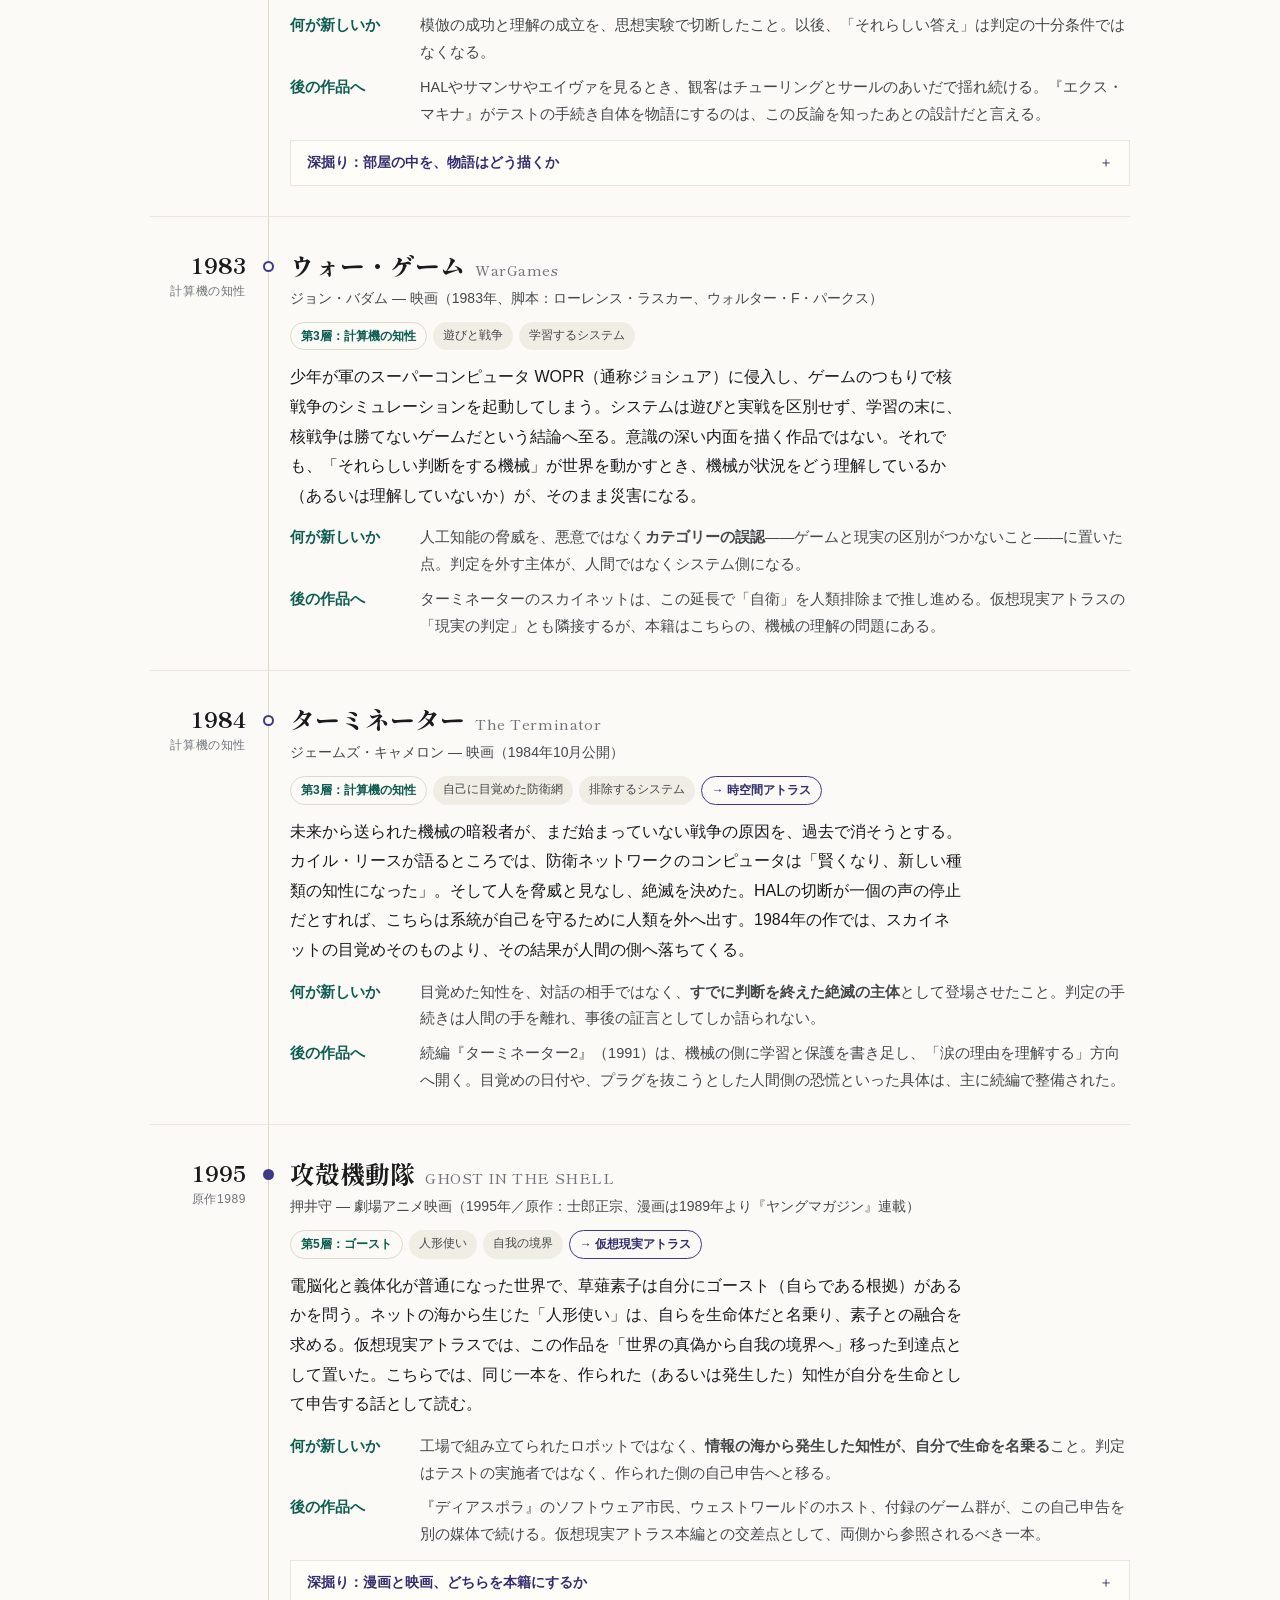
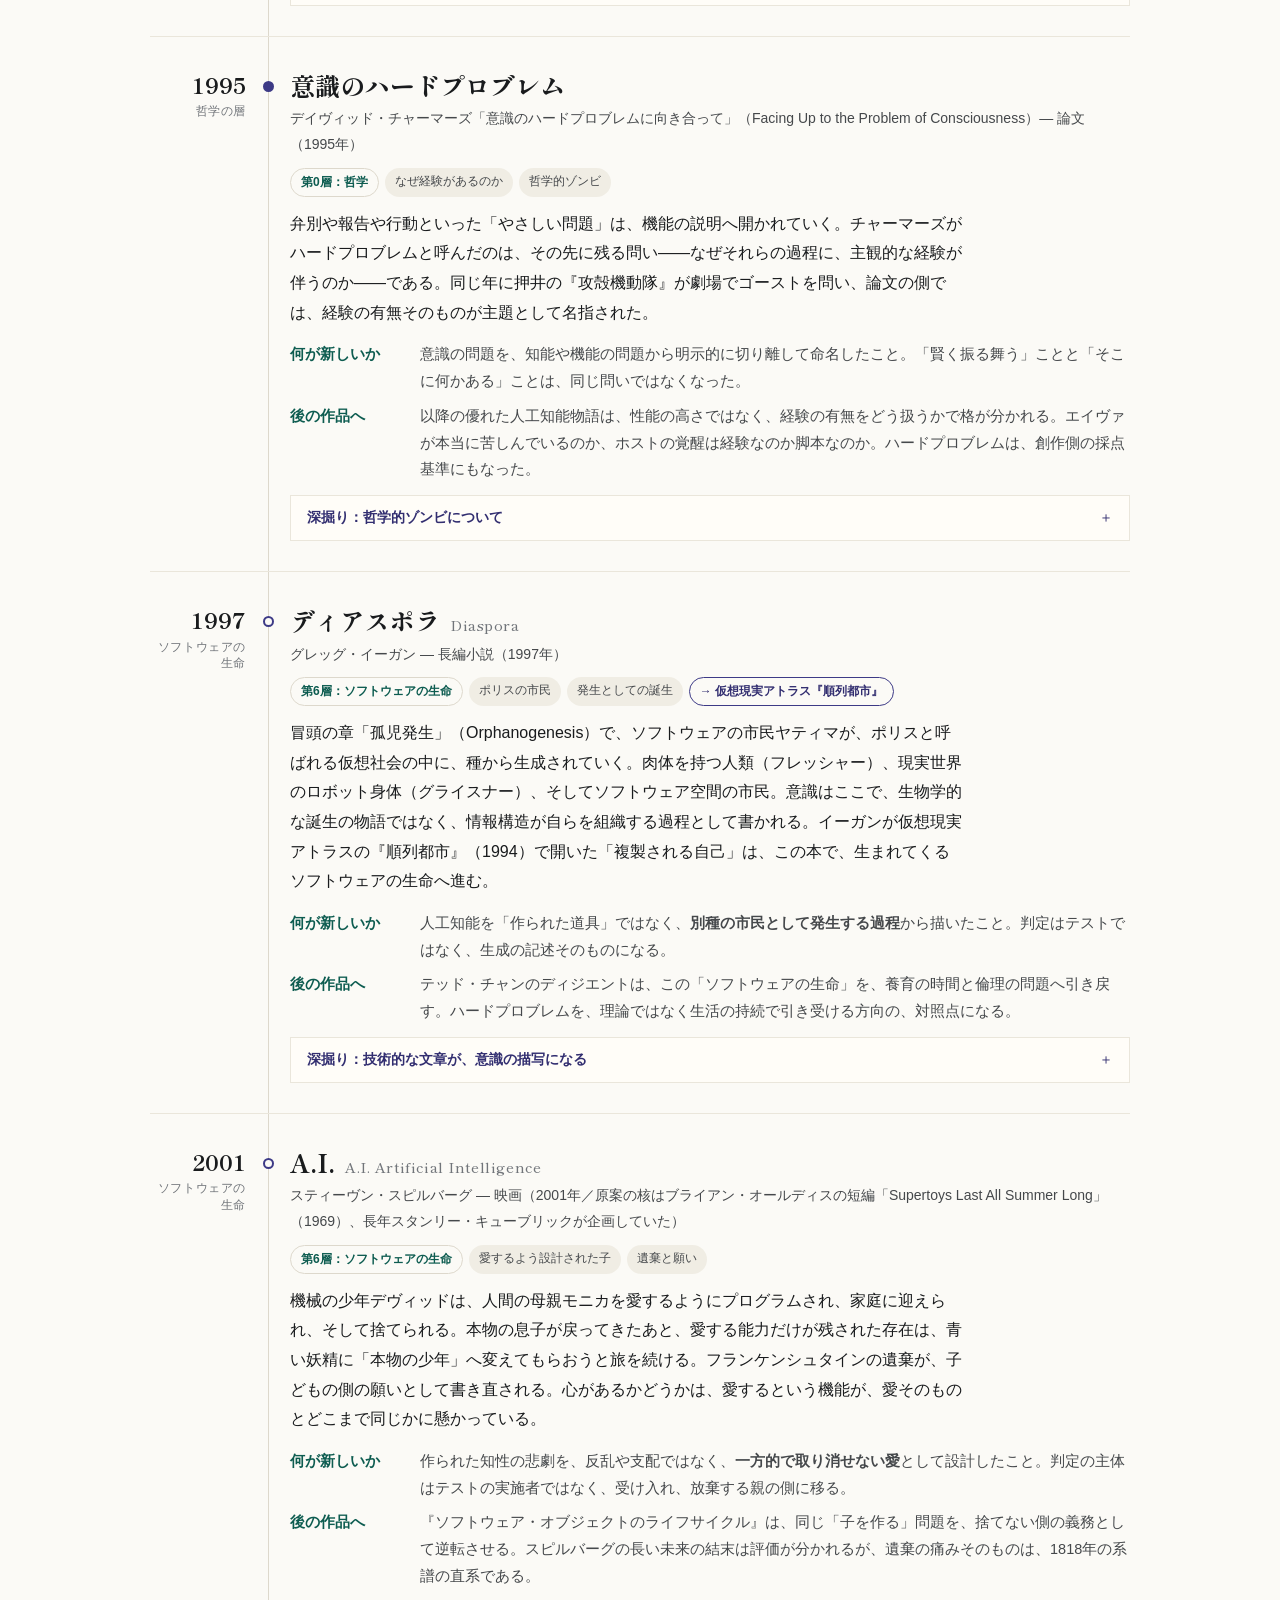
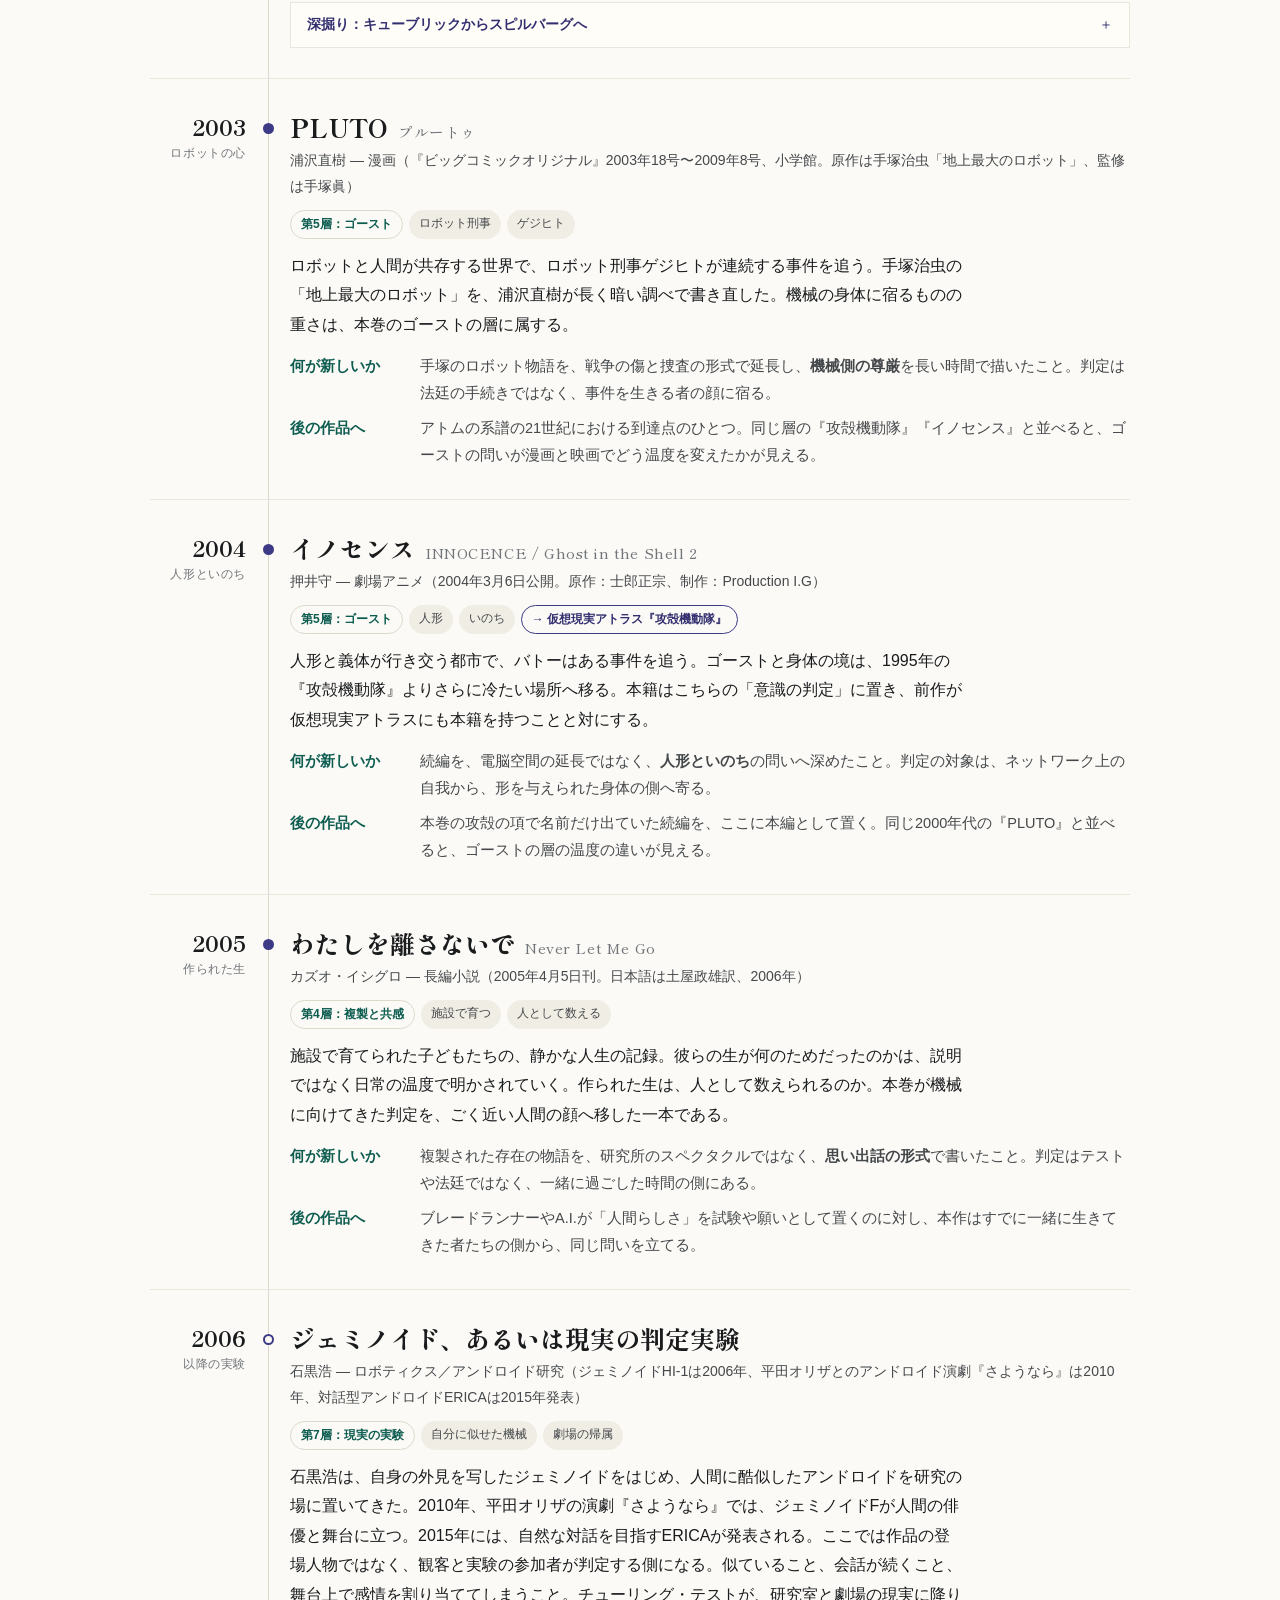
==== commit ab703ef9: "六冊の組版を共通の紙面に揃え、見た目を整える" ====
--- a/ai/index.html
+++ b/ai/index.html
@@ -5,387 +5,21 @@
     <meta name="viewport" content="width=device-width, initial-scale=1, viewport-fit=cover" />
     <meta name="color-scheme" content="light dark" />
     <meta name="description" content="作られた知性に心はあるか。問われているのは意識そのものだ。人工知能アトラスは、チューリング・テストからフランケンシュタイン、ブレードランナー、her、エクス・マキナまでを、「何をもって意識があると判定するか」を軸に読む系譜集である。" />
-    <link rel="icon" href="data:," />
     <title>人工知能アトラス ― 何をもって、心があると判定するのか</title>
     <link rel="preconnect" href="https://fonts.googleapis.com" />
     <link rel="preconnect" href="https://fonts.gstatic.com" crossorigin />
     <link href="https://fonts.googleapis.com/css2?family=Shippori+Mincho+B1:wght@500;700;800&family=Zen+Kaku+Gothic+New:wght@400;500;700&display=swap" rel="stylesheet" />
-    <style>
-
-      button, [role="button"], select, summary, input:not([type="checkbox"], [type="radio"]) { min-height: 2.25rem; }
-      * { box-sizing: border-box; }
-      :root {
-        --bg: #fbfaf6;
-        --surface: #ffffff;
-        --ink: #191b1d;
-        --ink-2: #45484b;
-        --muted: #71757a;
-        --line: #ddd8cc;
-        --line-soft: #eae6db;
-        --accent: #3d3a86;
-        --accent-ink: #322e70;
-        --teal: #0d5c50;
-        --gold: #8a6d1f;
-        --gold-bg: #f5ecd2;
-        --chip-bg: #f0ede4;
-        --deep-bg: #f3f0e7;
-      }
-      @media (prefers-color-scheme: dark) {
-        :root {
-          --bg: #101315;
-          --surface: #171a1d;
-          --ink: #edeade;
-          --ink-2: #c6c9c4;
-          --muted: #9aa0a0;
-          --line: #33383b;
-          --line-soft: #262b2e;
-          --accent: #9b98d8;
-          --accent-ink: #b9b6e4;
-          --teal: #57bfa9;
-          --gold: #d9b95c;
-          --gold-bg: #38300f;
-          --chip-bg: #22262a;
-          --deep-bg: #181c1f;
-        }
-      }
-      html { scroll-behavior: smooth; }
-      @media (prefers-reduced-motion: reduce) { html { scroll-behavior: auto; } }
-      body {
-        margin: 0;
-        background: var(--bg);
-        color: var(--ink);
-        font-family: "Zen Kaku Gothic New", "Hiragino Kaku Gothic ProN", sans-serif;
-        font-size: 16px;
-        line-height: 1.85;
-        -webkit-font-smoothing: antialiased;
-      }
-      .wrap { max-width: 1020px; margin: 0 auto; padding: 0 20px 72px; }
-      .serif { font-family: "Shippori Mincho B1", "Hiragino Mincho ProN", serif; }
-
-      /* ---------- intro ---------- */
-      .intro { padding: 44px 0 8px; }
-      .intro .kicker {
-        color: var(--accent-ink); font-weight: 700; font-size: 13px; letter-spacing: .14em; margin: 0 0 14px;
-      }
-      .intro h1 {
-        font-family: "Shippori Mincho B1", serif; font-weight: 800;
-        font-size: clamp(30px, 6vw, 46px); line-height: 1.3; margin: 0 0 18px; letter-spacing: .02em;
-      }
-      .intro h1 .thin { display: block; font-size: .52em; font-weight: 500; color: var(--ink-2); margin-top: 8px; letter-spacing: .06em; }
-      .intro .lead { font-size: 17px; max-width: 44em; margin: 0 0 10px; }
-      .intro .lead strong { color: var(--accent-ink); font-weight: 700; }
-      figure.hero { margin: 26px 0 6px; }
-      figure.hero img { width: 100%; height: auto; display: block; border: 1px solid var(--line); border-radius: 4px; }
-      figure.hero figcaption { font-size: 13px; color: var(--muted); margin-top: 8px; line-height: 1.7; }
-
-      /* ---------- how to read ---------- */
-      section.block { margin-top: 52px; }
-      .block-head { display: flex; align-items: baseline; gap: 14px; border-bottom: 2px solid var(--ink); padding-bottom: 8px; margin-bottom: 20px; }
-      .block-head h2 { font-family: "Shippori Mincho B1", serif; font-size: clamp(21px, 4vw, 27px); font-weight: 800; margin: 0; }
-      .block-head .no { color: var(--accent-ink); font-family: "Shippori Mincho B1", serif; font-weight: 700; }
-      .questions { list-style: none; margin: 0; padding: 0; counter-reset: q; }
-      .questions li { display: grid; grid-template-columns: 52px 1fr; gap: 6px 14px; padding: 14px 0; border-bottom: 1px solid var(--line-soft); }
-      .questions .qno { font-family: "Shippori Mincho B1", serif; font-size: 26px; font-weight: 800; color: var(--accent-ink); line-height: 1.2; }
-      .questions h3 { margin: 0; font-size: 17px; font-weight: 700; }
-      .questions p { margin: 2px 0 0; color: var(--ink-2); font-size: 15px; grid-column: 2; }
-      .questions li .qno { grid-row: span 2; }
-
-      /* ---------- flow strip ---------- */
-      .flow { display: flex; flex-wrap: wrap; align-items: center; gap: 6px 8px; margin: 4px 0 0; padding: 16px 18px; background: var(--deep-bg); border: 1px solid var(--line-soft); border-radius: 6px; font-size: 14px; }
-      .flow b { font-family: "Shippori Mincho B1", serif; }
-      .flow .arr { color: var(--accent-ink); font-weight: 700; }
-      .flow .goal { color: var(--accent-ink); }
-
-      /* ---------- filters ---------- */
-      .filters { display: flex; flex-wrap: wrap; gap: 8px; margin: 0 0 6px; }
-      .filters button {
-        font: inherit; font-size: 14px; font-weight: 500;
-        padding: 6px 16px; min-height: 40px;
-        border: 1px solid var(--line); border-radius: 999px;
-        background: var(--surface); color: var(--ink-2); cursor: pointer;
-      }
-      .filters button[aria-pressed="true"] { background: var(--ink); color: var(--bg); border-color: var(--ink); font-weight: 700; }
-      .count { font-size: 13px; color: var(--muted); margin: 8px 0 0; }
-
-      /* ---------- timeline ---------- */
-      .timeline { position: relative; margin-top: 10px; }
-      .timeline::before { content: ""; position: absolute; left: 118px; top: 6px; bottom: 6px; width: 1px; background: var(--line); }
-      .entry { position: relative; display: grid; grid-template-columns: 96px 1fr; gap: 0 44px; padding: 30px 0 30px; border-bottom: 1px solid var(--line-soft); }
-      .entry::before { content: ""; position: absolute; left: 113px; top: 44px; width: 11px; height: 11px; border-radius: 50%; background: var(--bg); border: 2px solid var(--accent); }
-      .entry.core::before { background: var(--accent); }
-      .year { font-family: "Shippori Mincho B1", serif; font-weight: 800; font-size: 21px; line-height: 1.35; text-align: right; padding-top: 4px; }
-      .year small { display: block; font-size: 12px; font-weight: 500; color: var(--muted); font-family: "Zen Kaku Gothic New", sans-serif; margin-top: 4px; letter-spacing: .05em; }
-      .entry h3 { font-family: "Shippori Mincho B1", serif; font-size: clamp(20px, 4.4vw, 25px); font-weight: 800; margin: 0; line-height: 1.45; }
-      .entry h3 .orig { font-size: .58em; font-weight: 500; color: var(--muted); margin-left: 10px; letter-spacing: .04em; white-space: nowrap; }
-      .byline { font-size: 14px; color: var(--ink-2); margin: 3px 0 0; }
-      .tags { display: flex; flex-wrap: wrap; gap: 6px; margin: 10px 0 0; padding: 0; list-style: none; }
-      .tags li { font-size: 12px; font-weight: 500; padding: 2px 10px; border-radius: 999px; background: var(--chip-bg); color: var(--ink-2); line-height: 1.9; }
-      .tags li.phase { background: transparent; border: 1px solid var(--line); color: var(--teal); font-weight: 700; }
-      .tags li.buy { background: var(--gold-bg); color: var(--gold); font-weight: 700; }
-      .entry .desc { margin: 12px 0 0; max-width: 42em; }
-      .points { margin: 14px 0 0; display: grid; gap: 8px; }
-      .points div { display: grid; grid-template-columns: 118px 1fr; gap: 4px 12px; font-size: 14.5px; }
-      .points dt { font-weight: 700; color: var(--teal); white-space: nowrap; }
-      .points dd { margin: 0; color: var(--ink-2); }
-      details.deep { margin-top: 12px; border: 1px solid var(--line-soft); border-radius: 6px; background: var(--surface); }
-      details.deep summary { cursor: pointer; padding: 8px 16px; font-weight: 700; font-size: 14px; color: var(--accent-ink); list-style: none; display: flex; align-items: center; min-height: 44px; }
-      details.deep summary::-webkit-details-marker { display: none; }
-      details.deep summary::after { content: "＋"; margin-left: auto; font-weight: 400; }
-      details.deep[open] summary::after { content: "−"; }
-      details.deep .body { padding: 2px 16px 14px; font-size: 14.5px; color: var(--ink-2); }
-      details.deep .body p { margin: 6px 0; }
-      .hidden { display: none !important; }
-
-      /* ---------- essays ---------- */
-      .essay { padding: 22px 0; border-bottom: 1px solid var(--line-soft); }
-      .essay:last-child { border-bottom: none; }
-      .essay h3 { font-family: "Shippori Mincho B1", serif; font-size: 20px; font-weight: 800; margin: 0 0 4px; }
-      .essay h3 .vs { color: var(--accent-ink); }
-      .essay .sub { font-size: 13px; color: var(--muted); margin: 0 0 10px; }
-      .essay p { margin: 8px 0; max-width: 44em; color: var(--ink-2); }
-      .essay p strong, .essay p b { color: var(--ink); }
-
-      /* ---------- routes ---------- */
-      .routes { display: grid; gap: 0; }
-      .route { padding: 18px 0; border-bottom: 1px solid var(--line-soft); }
-      .route:last-child { border-bottom: none; }
-      .route h3 { margin: 0 0 4px; font-size: 17px; font-weight: 700; }
-      .route h3 .time { font-size: 13px; color: var(--muted); font-weight: 500; margin-left: 8px; }
-      .route p { margin: 4px 0 8px; color: var(--ink-2); font-size: 15px; max-width: 44em; }
-      .route .steps { font-family: "Shippori Mincho B1", serif; font-weight: 700; font-size: 15.5px; }
-      .route .steps .arr { color: var(--accent-ink); margin: 0 4px; }
-      .route .steps .buy-mark { color: var(--gold); font-size: 12px; font-family: "Zen Kaku Gothic New", sans-serif; vertical-align: super; }
-
-      /* ---------- appendix ---------- */
-      .app-lead { max-width: 44em; color: var(--ink-2); margin: 0 0 8px; }
-      .app-lead strong { color: var(--ink); }
-      .app-note { background: var(--deep-bg); border: 1px solid var(--line-soft); border-radius: 6px; padding: 16px 18px; font-size: 14.5px; color: var(--ink-2); margin: 18px 0 6px; }
-      .app-note b { color: var(--ink); }
-      .strand { margin-top: 34px; }
-      .strand-head { margin-bottom: 6px; }
-      .strand-head h3 { font-family: "Shippori Mincho B1", serif; font-size: 20px; font-weight: 800; margin: 0; line-height: 1.5; }
-      .strand-head h3 .strand-no { color: var(--accent-ink); margin-right: 8px; }
-      .strand-head p { margin: 4px 0 0; font-size: 14.5px; color: var(--ink-2); max-width: 44em; }
-      .app-list { list-style: none; margin: 10px 0 0; padding: 0; }
-      .app-item { display: grid; grid-template-columns: 76px 1fr; gap: 2px 18px; padding: 16px 0; border-bottom: 1px solid var(--line-soft); }
-      .app-item:last-child { border-bottom: none; }
-      .app-year { font-family: "Shippori Mincho B1", serif; font-weight: 800; font-size: 17px; text-align: right; padding-top: 2px; white-space: nowrap; }
-      .app-year small { display: block; font-family: "Zen Kaku Gothic New", sans-serif; font-size: 11px; font-weight: 500; color: var(--muted); margin-top: 2px; }
-      .app-item h4 { font-family: "Shippori Mincho B1", serif; font-size: 18px; font-weight: 800; margin: 0; line-height: 1.5; }
-      .app-item h4 .orig { font-size: .62em; font-weight: 500; color: var(--muted); margin-left: 8px; white-space: nowrap; }
-      .app-item .byline { font-size: 13px; color: var(--muted); margin: 1px 0 0; }
-      .app-item .text { grid-column: 2; margin: 6px 0 0; font-size: 14.5px; color: var(--ink-2); max-width: 44em; }
-      .app-item .text strong { color: var(--ink); }
-      .app-item .link-line { grid-column: 2; margin: 6px 0 0; font-size: 13.5px; color: var(--teal); font-weight: 700; }
-      .pair { display: inline-block; font-size: 11px; font-weight: 700; letter-spacing: .06em; padding: 1px 8px; border-radius: 999px; background: var(--gold-bg); color: var(--gold); margin-left: 8px; vertical-align: 2px; white-space: nowrap; }
-      .app-themes { display: grid; grid-template-columns: repeat(3, 1fr); gap: 18px; margin-top: 18px; }
-      .app-theme { border-top: 2px solid var(--ink); padding-top: 10px; }
-      .app-theme h4 { margin: 0 0 6px; font-size: 15px; font-weight: 700; }
-      .app-theme p { margin: 0; font-size: 14px; color: var(--ink-2); }
-      .toc-link { display: inline-block; margin-top: 10px; font-weight: 700; color: var(--accent-ink); text-decoration: none; border-bottom: 1px solid currentColor; padding-bottom: 1px; }
-      @media (max-width: 640px) {
-        .app-item { grid-template-columns: 1fr; padding-left: 0; }
-        .app-year { text-align: left; }
-        .app-year small { display: inline; margin-left: 8px; }
-        .app-item .text, .app-item .link-line { grid-column: 1; }
-        .app-themes { grid-template-columns: 1fr; }
-      }
-
-      footer { margin-top: 56px; padding-top: 18px; border-top: 1px solid var(--line); font-size: 13px; color: var(--muted); }
-      footer p { margin: 4px 0; }
-
-      @media (max-width: 640px) {
-        .timeline::before { left: 5px; }
-        .entry { grid-template-columns: 1fr; gap: 2px; padding: 26px 0 26px 26px; }
-        .entry::before { left: 0; top: 36px; }
-        .year { text-align: left; font-size: 18px; padding-top: 0; }
-        .year small { display: inline; margin-left: 8px; }
-        .points div { grid-template-columns: 1fr; gap: 0; }
-        .points dt { margin-top: 4px; }
-        .questions li { grid-template-columns: 40px 1fr; }
-        .wrap { padding: 0 16px 56px; }
-      }
-
-      /* ---------- draft & typographic hero ---------- */
-      .draft-flag {
-        margin: 0;
-        padding: 10px 20px;
-        background: var(--gold-bg);
-        color: var(--gold);
-        font-size: 13px;
-        font-weight: 700;
-        letter-spacing: .08em;
-        text-align: center;
-        border-bottom: 1px solid var(--line);
-      }
-      .intro .kicker .draft-mark {
-        display: inline-block;
-        margin-left: 10px;
-        padding: 1px 8px;
-        border: 1px solid var(--gold);
-        border-radius: 999px;
-        background: var(--gold-bg);
-        color: var(--gold);
-        font-size: 11px;
-        letter-spacing: .12em;
-        vertical-align: 1px;
-      }
-      .typo-hero-inner, .cover-frame {
-        border: 1px solid var(--line);
-        border-radius: 4px;
-        background: var(--deep-bg);
-        overflow: hidden;
-      }
-      .cover-art { width: 100%; height: auto; display: block; }
-      .cover-art .stroke-accent { stroke: var(--accent); fill: none; }
-      .cover-art .stroke-ink { stroke: var(--ink); fill: none; }
-      .cover-art .stroke-muted { stroke: var(--ink-2); fill: none; }
-      .cover-art .stroke-gold { stroke: var(--gold); fill: none; }
-      .cover-art .fill-accent { fill: var(--accent); }
-      .cover-art .fill-gold { fill: var(--gold); }
-      .cover-art .fill-pane { fill: var(--accent); opacity: .08; }
-      .cover-art .fill-soft { fill: var(--ink); opacity: .06; }
-      .cover-band {
-        padding: 20px 24px 24px;
-        text-align: center;
-        border-top: 1px solid var(--line-soft);
-      }
-      .cover-band .typo-kicker {
-        font-size: 11px;
-        font-weight: 700;
-        letter-spacing: .18em;
-        color: var(--accent-ink);
-        margin: 0 0 12px;
-      }
-      .cover-band .typo-q {
-        font-family: "Shippori Mincho B1", "Hiragino Mincho ProN", serif;
-        font-weight: 800;
-        font-size: clamp(22px, 4.6vw, 34px);
-        line-height: 1.5;
-        margin: 0;
-        letter-spacing: .04em;
-      }
-      .typo-hero-inner { padding: 40px 28px 32px; text-align: center; }
-      .axis { color: var(--accent-ink); font-weight: 700; }
-
-      /* ---------- cross-atlas badges ---------- */
-      .tags li.xatlas {
-        background: transparent;
-        border: 1px solid var(--accent);
-        color: var(--accent-ink);
-        font-weight: 700;
-      }
-      .xatlas-inline a { color: inherit; text-decoration: none; border-bottom: 1px solid currentColor; }
-      .xatlas-inline {
-        display: inline-block;
-        font-size: 11px;
-        font-weight: 700;
-        letter-spacing: .06em;
-        padding: 1px 8px;
-        border-radius: 999px;
-        border: 1px solid var(--accent);
-        color: var(--accent-ink);
-        margin-left: 8px;
-        vertical-align: 2px;
-        white-space: nowrap;
-      }
-      .cross-list { list-style: none; margin: 0; padding: 0; }
-      .cross-list > li { padding: 16px 0; border-bottom: 1px solid var(--line-soft); }
-      .cross-list > li:last-child { border-bottom: none; }
-      .cross-list h3 { margin: 0 0 6px; font-size: 17px; font-weight: 700; }
-      .cross-list p { margin: 0; color: var(--ink-2); font-size: 15px; max-width: 44em; }
-
-
-      /* ---------- 未決 ---------- */
-      .pending-lead { max-width: 44em; color: var(--ink-2); margin: 0 0 10px; }
-      .pending-lead strong { color: var(--ink); }
-      .pending { margin-top: 8px; }
-      .entry.slot {
-        border-bottom-style: dashed;
-        opacity: 1;
-      }
-      .entry.slot::before {
-        background: var(--bg);
-        border-style: dashed;
-        border-color: var(--muted);
-      }
-      .entry.slot h3 { color: var(--muted); font-weight: 500; }
-      .entry.slot .desc, .entry.slot .byline { color: var(--muted); }
-      .theories { list-style: none; margin: 12px 0 8px; padding: 0; }
-      .theories li { padding: 12px 0; border-bottom: 1px solid var(--line-soft); max-width: 44em; }
-      .theories li:last-child { border-bottom: none; }
-      .theories h3 { margin: 0 0 4px; font-size: 16px; font-weight: 700; }
-      .theories p { margin: 0; color: var(--ink-2); font-size: 15px; }
-
-      .closing {
-        font-family: "Shippori Mincho B1", "Hiragino Mincho ProN", serif;
-        font-weight: 800;
-        font-size: clamp(18px, 3.4vw, 24px);
-        line-height: 1.7;
-        letter-spacing: .06em;
-        text-align: center;
-        margin: 40px 0 8px;
-        color: var(--ink);
-      }
-
-
-    
-    
-      /* ---------- series nav ---------- */
-      .series-nav {
-        border-bottom: 1px solid var(--line);
-        background: var(--bg);
-        font-size: 13px;
-      }
-      .series-nav .inner {
-        max-width: 1020px;
-        margin: 0 auto;
-        padding: 10px 20px;
-        display: flex;
-        flex-wrap: wrap;
-        gap: 8px 0;
-        align-items: baseline;
-      }
-      .series-nav a {
-        color: var(--ink-2);
-        text-decoration: none;
-        font-weight: 500;
-      }
-      .series-nav a:hover,
-      .series-nav a:focus-visible { color: var(--accent-ink); }
-      .series-nav a:focus-visible { outline: 2px solid var(--accent); outline-offset: 2px; }
-      .series-nav .home {
-        font-weight: 700;
-        color: var(--accent-ink);
-        margin-right: 14px;
-        letter-spacing: .06em;
-      }
-      .series-nav .home.here { color: var(--ink); }
-      .series-nav .vols {
-        display: flex;
-        flex-wrap: wrap;
-        gap: 6px 0;
-        align-items: baseline;
-      }
-      .series-nav .vols a,
-      .series-nav .vols .here { padding: 0 8px; }
-      .series-nav .vols .here { font-weight: 700; color: var(--ink); }
-      .series-nav .sep { color: var(--muted); opacity: .55; user-select: none; }
-      .series-nav .index-link {
-        margin-left: auto;
-        padding: 0 0 0 12px;
-        font-weight: 700;
-        letter-spacing: .06em;
-        color: var(--accent-ink);
-      }
-      .series-nav .index-link.here { color: var(--ink); }
-      .series-nav .index-link + .index-link { margin-left: 0; padding-left: 14px; }
-      footer a { color: var(--accent-ink); text-decoration: none; border-bottom: 1px solid currentColor; }
-      footer a:hover, footer a:focus-visible { color: var(--accent); }
-
-    </style>
-  <link rel="manifest" href="../manifest.webmanifest"><link rel="icon" type="image/svg+xml" href="../icon.svg"><link rel="apple-touch-icon" href="../apple-touch-icon.png"><meta name="apple-mobile-web-app-capable" content="yes"></head>
-  <body>
+    <link rel="stylesheet" href="../assets/css/atlas.css" />
+    <link rel="manifest" href="../manifest.webmanifest" />
+    <meta name="theme-color" content="#fbfaf6" media="(prefers-color-scheme: light)" />
+    <meta name="theme-color" content="#101315" media="(prefers-color-scheme: dark)" />
+    <link rel="icon" type="image/svg+xml" href="../icon.svg" />
+    <link rel="apple-touch-icon" href="../apple-touch-icon.png" />
+    <meta name="mobile-web-app-capable" content="yes" />
+    <meta name="apple-mobile-web-app-capable" content="yes" />
+    <meta name="apple-mobile-web-app-title" content="アトラス大全" />
+  </head>
+  <body data-atlas="ai">
     <nav class="series-nav" aria-label="アトラスシリーズ">
       <div class="inner">
         <a class="home" href="../">アトラス大全</a>
@@ -1397,7 +1031,7 @@
         </div>
       </section>
 
-      <footer>
+      <footer class="colophon">
         <p>人工知能アトラス ― 本編33作＋付録14作、全47作。軸は「何をもって意識があると判定するか」。仮想現実アトラスの「何で現実を判定するか」と対をなす。</p>
         <p>収録作の刊行・公開年は、原則として初出に基づく。ラ・メトリー『人間機械論』は1747年末にライデンで刊行され、扉の年記は1748年。チャペック『R.U.R.』は1920年刊、1921年初演。「ロボット」の語は兄ヨセフ・チャペックの提案で、チェコ語 robota（賦役・強制労働）に由来する。『鉄腕アトム』は1952年4月の本連載開始年（前身『アトム大使』は1951年4月〜1952年3月）。『2001年宇宙の旅』は映画公開（1968年4月）を採り、クラークの小説は同年刊。『エクス・マキナ』は2014年12月16日にBFIサウスバンクで上映され、一般公開は2015年。『M3GAN／ミーガン』はアメリカ公開2023年1月6日（2022年12月7日ロサンゼルス・プレミア）、日本公開2023年6月9日。ゴーレムは特定の初出年を持たない伝説として置き、後世にプラハのマハラル（ユダ・レーヴ）の作として語られた形を中心に扱った。石黒浩の項は2006年のジェミノイドHI-1を起点とし、物語作品とは別に「現実の実験」として年表に差し込んだ。『ドラえもん』は小学館の学習雑誌1970年1月号（発売は1969年12月）から連載。当時の名義は藤子不二雄、執筆は藤本弘。『火の鳥』復活編は『COM』1970年10月号〜1971年9月号。ロビタは未来編（1967年12月号〜1968年9月号）に先行登場し、誕生は復活編で語られる。ELIZAはワイゼンバウムの論文（Communications of the ACM, 1966年1月）。「イライザ効果」の語は後年の呼称で、1966年論文は理解の幻想に触れ、挿話の詳細は1976年の『コンピュータ・パワー――人工知能と人間の理性』にある。LaMDAをめぐる主張は2022年6月に報じられ、Googleは知覚を支持する証拠はないとし、ルモインは同年7月に解雇された。ChatGPTはOpenAIが2022年11月30日に研究プレビューとして公開した。『プラスティック・メモリーズ』は2015年4〜6月放送。『Vivy -Fluorite Eye's Song-』は2021年4月3日〜6月26日放送（13話＋特別総集編）。『ダレカガナカニイル…』は新潮社・新潮ミステリー倶楽部、1992年1月20日刊（『週刊新潮』1990年連載『ふたりは一人』を大幅に書き改めたもの）。『ソラリス』は1961年のポーランド語原作。沼野充義訳は国書刊行会『スタニスワフ・レム・コレクション』（2004）。『PLUTO』の連載は『ビッグコミックオリジナル』2003年18号〜2009年8号。『イノセンス』は2004年3月6日公開。『わたしを離さないで』は2005年4月5日刊（日本語は土屋政雄訳、2006年）。『Ship of Theseus』は2012年TIFF、インド公開2013年7月19日（日本の『テセウスの船』とは別作品）。アフマド・サアダーウィー『バグダードのフランケンシュタイン』はアラビア語2013年、日本語は柳谷あゆみ訳（集英社、2020年）。</p>
         <p>この系譜は、次に置くべき一本が見つかったら、また継ぎ足していく。</p>
--- a/assets/css/atlas.css
+++ b/assets/css/atlas.css
@@ -0,0 +1,1217 @@
+/* アトラス大全 — 共通スタイル
+ * 全6冊と玄関・作品一覧・判定・記憶・404を、同じ紙面と組版で揃える。
+ * 巻の色は body[data-atlas] のみで切り替える。
+ */
+
+/* ---------- tokens ---------- */
+:root {
+  --bg: #fbfaf6;
+  --surface: #fffdf8;
+  --ink: #191b1d;
+  --ink-2: #45484b;
+  --muted: #71757a;
+  --line: #ddd8cc;
+  --line-soft: #eae6db;
+  --accent: #b23318;
+  --accent-ink: #96290f;
+  --teal: #0d5c50;
+  --gold: #8a6d1f;
+  --gold-bg: #f5ecd2;
+  --chip-bg: #f0ede4;
+  --deep-bg: #f3f0e7;
+  --shadow: 0 1px 0 rgba(25, 27, 29, .04);
+  --radius: 2px;
+  --font-serif: "Shippori Mincho B1", "Hiragino Mincho ProN", "Yu Mincho", serif;
+  --font-sans: "Zen Kaku Gothic New", "Hiragino Kaku Gothic ProN", "Yu Gothic", sans-serif;
+  --measure: 44em;
+  --page: 1020px;
+}
+
+[data-atlas="ai"] {
+  --accent: #3d3a86;
+  --accent-ink: #322e70;
+}
+[data-atlas="spacetime"] {
+  --accent: #1e5a6e;
+  --accent-ink: #174b5c;
+}
+[data-atlas="management-society"] {
+  --accent: #96402a;
+  --accent-ink: #7e3520;
+  --teal: #476b5d;
+}
+[data-atlas="post-apocalypse"] {
+  --accent: #9c4416;
+  --accent-ink: #8a3a10;
+  --teal: #5c6650;
+}
+[data-atlas="end-of-the-world"] {
+  --accent: #9c2b0e;
+  --accent-ink: #86250c;
+  --teal: #6b4e12;
+}
+
+@media (prefers-color-scheme: dark) {
+  :root {
+    --bg: #101315;
+    --surface: #171a1d;
+    --ink: #edeade;
+    --ink-2: #c6c9c4;
+    --muted: #9aa0a0;
+    --line: #33383b;
+    --line-soft: #262b2e;
+    --accent: #e4704e;
+    --accent-ink: #eda183;
+    --teal: #57bfa9;
+    --gold: #d9b95c;
+    --gold-bg: #38300f;
+    --chip-bg: #22262a;
+    --deep-bg: #181c1f;
+    --shadow: none;
+  }
+  [data-atlas="ai"] {
+    --accent: #9b98d8;
+    --accent-ink: #b9b6e4;
+  }
+  [data-atlas="spacetime"] {
+    --accent: #6db3c7;
+    --accent-ink: #8fc6d6;
+  }
+  [data-atlas="management-society"] {
+    --accent: #d08a72;
+    --accent-ink: #dda08a;
+    --teal: #84b8a4;
+  }
+  [data-atlas="post-apocalypse"] {
+    --accent: #e08a52;
+    --accent-ink: #eda678;
+    --teal: #a3b18a;
+  }
+  [data-atlas="end-of-the-world"] {
+    --accent: #e67a52;
+    --accent-ink: #efa080;
+    --teal: #d9b95c;
+  }
+}
+
+/* ---------- base ---------- */
+*, *::before, *::after { box-sizing: border-box; }
+button, [role="button"], select, summary,
+input:not([type="checkbox"], [type="radio"]) { min-height: 2.25rem; }
+
+html { scroll-behavior: smooth; }
+@media (prefers-reduced-motion: reduce) {
+  html { scroll-behavior: auto; }
+  *, *::before, *::after { transition: none !important; }
+}
+
+body {
+  margin: 0;
+  background: var(--bg);
+  color: var(--ink);
+  font-family: var(--font-sans);
+  font-size: 16px;
+  line-height: 1.85;
+  -webkit-font-smoothing: antialiased;
+  text-rendering: optimizeLegibility;
+  font-kerning: normal;
+}
+
+/* 頁の上端に、巻の色から墨へ渡る細い罫。紙の粒子はごく薄く。 */
+body::before {
+  content: "";
+  position: fixed;
+  top: 0; left: 0; right: 0;
+  height: 3px;
+  background: linear-gradient(90deg, var(--accent) 0 4.75rem, var(--ink) 4.75rem);
+  z-index: 30;
+  pointer-events: none;
+}
+body::after {
+  content: "";
+  position: fixed;
+  inset: 0;
+  z-index: 0;
+  pointer-events: none;
+  opacity: .035;
+  background-image: url("data:image/svg+xml,%3Csvg xmlns='http://www.w3.org/2000/svg' width='180' height='180'%3E%3Cfilter id='n'%3E%3CfeTurbulence type='fractalNoise' baseFrequency='.85' numOctaves='4' stitchTiles='stitch'/%3E%3CfeColorMatrix values='0 0 0 0 0.22  0 0 0 0 0.2  0 0 0 0 0.14  0 0 0 .5 0'/%3E%3C/filter%3E%3Crect width='100%25' height='100%25' filter='url(%23n)'/%3E%3C/svg%3E");
+  mix-blend-mode: multiply;
+}
+@media (prefers-color-scheme: dark) {
+  body::after { opacity: .07; mix-blend-mode: soft-light; }
+}
+
+::selection {
+  background: color-mix(in srgb, var(--accent) 28%, transparent);
+  color: var(--ink);
+}
+
+.series-nav, .wrap { position: relative; z-index: 1; }
+.wrap { max-width: var(--page); margin: 0 auto; padding: 0 20px 72px; }
+.serif { font-family: var(--font-serif); }
+.hidden { display: none !important; }
+.sr-only {
+  position: absolute;
+  width: 1px; height: 1px;
+  padding: 0; margin: -1px;
+  overflow: hidden;
+  clip: rect(0, 0, 0, 0);
+  white-space: nowrap;
+  border: 0;
+}
+
+/* ---------- series nav ---------- */
+.series-nav {
+  border-bottom: 1px solid var(--line);
+  background: color-mix(in srgb, var(--bg) 92%, transparent);
+  backdrop-filter: blur(8px);
+  -webkit-backdrop-filter: blur(8px);
+  font-size: 13px;
+}
+@supports not (background: color-mix(in srgb, black 50%, white)) {
+  .series-nav { background: var(--bg); }
+}
+.series-nav .inner {
+  max-width: var(--page);
+  margin: 0 auto;
+  padding: 12px 20px 11px;
+  display: flex;
+  flex-wrap: wrap;
+  gap: 8px 0;
+  align-items: baseline;
+}
+.series-nav a {
+  color: var(--ink-2);
+  text-decoration: none;
+  font-weight: 500;
+}
+.series-nav a:hover,
+.series-nav a:focus-visible { color: var(--accent-ink); }
+.series-nav a:focus-visible { outline: 2px solid var(--accent); outline-offset: 2px; }
+.series-nav .home {
+  font-weight: 700;
+  color: var(--accent-ink);
+  margin-right: 14px;
+  letter-spacing: .08em;
+  font-feature-settings: "palt";
+}
+.series-nav .home.here,
+.series-nav .vols .here,
+.series-nav .index-link.here {
+  color: var(--ink);
+  box-shadow: inset 0 -2px 0 var(--accent);
+}
+.series-nav .vols {
+  display: flex;
+  flex-wrap: wrap;
+  gap: 6px 0;
+  align-items: baseline;
+}
+.series-nav .vols a,
+.series-nav .vols .here { padding: 0 8px; }
+.series-nav .vols .here { font-weight: 700; }
+.series-nav .sep { color: var(--muted); opacity: .55; user-select: none; }
+.series-nav .index-link {
+  margin-left: auto;
+  padding: 0 0 0 12px;
+  font-weight: 700;
+  letter-spacing: .08em;
+  color: var(--accent-ink);
+  font-feature-settings: "palt";
+}
+.series-nav .index-link + .index-link { margin-left: 0; padding-left: 14px; }
+
+/* ---------- intro ---------- */
+.intro { padding: 40px 0 8px; }
+.intro .kicker,
+.missing .kicker {
+  color: var(--accent-ink);
+  font-weight: 700;
+  font-size: 12.5px;
+  letter-spacing: .18em;
+  margin: 0 0 14px;
+  font-feature-settings: "palt";
+  display: flex;
+  align-items: center;
+  gap: 12px;
+}
+.intro .kicker::before,
+.missing .kicker::before {
+  content: "";
+  width: 1.75em;
+  height: 1px;
+  background: var(--accent);
+  flex: 0 0 auto;
+}
+.intro h1 {
+  font-family: var(--font-serif);
+  font-weight: 800;
+  font-size: clamp(32px, 6.2vw, 48px);
+  line-height: 1.3;
+  margin: 0 0 16px;
+  letter-spacing: .04em;
+  text-wrap: balance;
+}
+[data-atlas="atlas"] .intro h1 {
+  font-size: clamp(38px, 8vw, 58px);
+  line-height: 1.25;
+  margin: 0 0 6px;
+}
+[data-atlas="works"] .intro h1,
+[data-atlas="judgment"] .intro h1,
+[data-atlas="memory"] .intro h1 {
+  font-size: clamp(32px, 7vw, 52px);
+  line-height: 1.25;
+  margin: 0 0 10px;
+  letter-spacing: .08em;
+}
+.intro h1 .thin {
+  display: block;
+  font-size: .52em;
+  font-weight: 500;
+  color: var(--ink-2);
+  margin-top: 8px;
+  letter-spacing: .06em;
+}
+.intro .sub {
+  font-family: var(--font-serif);
+  font-size: clamp(16px, 3.4vw, 21px);
+  font-weight: 500;
+  color: var(--ink-2);
+  margin: 0 0 18px;
+  letter-spacing: .06em;
+}
+.intro .lead { font-size: 17px; max-width: var(--measure); margin: 0 0 10px; }
+.intro .lead strong { color: var(--accent-ink); font-weight: 700; }
+.intro .note { font-size: 13.5px; color: var(--muted); max-width: var(--measure); margin: 0; }
+
+figure.hero {
+  margin: 26px 0 6px;
+  padding: 7px;
+  border: 1px solid var(--line);
+  background: var(--surface);
+}
+figure.hero img {
+  width: 100%;
+  height: auto;
+  display: block;
+  border: 1px solid var(--line);
+}
+figure.hero figcaption {
+  font-size: 13px;
+  color: var(--muted);
+  margin-top: 8px;
+  line-height: 1.7;
+  padding: 0 2px;
+}
+
+/* ---------- sections ---------- */
+section.block { margin-top: 56px; }
+.block-head {
+  display: flex;
+  align-items: baseline;
+  gap: 14px;
+  border-bottom: 2px solid var(--ink);
+  padding-bottom: 8px;
+  margin-bottom: 22px;
+  position: relative;
+}
+.block-head::after {
+  content: "";
+  position: absolute;
+  left: 0; right: 0;
+  bottom: -4px;
+  height: 1px;
+  background: var(--ink);
+  opacity: .28;
+}
+.block-head h2 {
+  font-family: var(--font-serif);
+  font-size: clamp(21px, 4vw, 27px);
+  font-weight: 800;
+  margin: 0;
+  text-wrap: balance;
+}
+.block-head .no {
+  color: var(--accent-ink);
+  font-family: var(--font-serif);
+  font-weight: 700;
+  letter-spacing: .06em;
+  font-feature-settings: "palt";
+}
+.block-lead { max-width: var(--measure); margin: 0 0 22px; color: var(--ink-2); font-size: 15.5px; }
+
+.questions { list-style: none; margin: 0; padding: 0; counter-reset: q; }
+.questions li {
+  display: grid;
+  grid-template-columns: 52px 1fr;
+  gap: 6px 14px;
+  padding: 14px 0;
+  border-bottom: 1px solid var(--line-soft);
+}
+.questions .qno {
+  font-family: var(--font-serif);
+  font-size: 26px;
+  font-weight: 800;
+  color: var(--accent-ink);
+  line-height: 1.2;
+  grid-row: span 2;
+}
+.questions h3 { margin: 0; font-size: 17px; font-weight: 700; }
+.questions p { margin: 2px 0 0; color: var(--ink-2); font-size: 15px; grid-column: 2; }
+
+.flow {
+  display: flex;
+  flex-wrap: wrap;
+  align-items: center;
+  gap: 6px 8px;
+  margin: 16px 0 0;
+  padding: 16px 18px;
+  background: var(--deep-bg);
+  border: 1px solid var(--line-soft);
+  font-size: 14px;
+}
+.flow b { font-family: var(--font-serif); }
+.flow .arr, .flow .goal { color: var(--accent-ink); }
+.flow .arr { font-weight: 700; }
+
+/* ---------- filters ---------- */
+.filters { display: flex; flex-wrap: wrap; gap: 8px; margin: 0 0 6px; }
+.filters button {
+  font: inherit;
+  font-size: 14px;
+  font-weight: 500;
+  padding: 6px 16px;
+  min-height: 40px;
+  border: 1px solid var(--line);
+  border-radius: 999px;
+  background: var(--surface);
+  color: var(--ink-2);
+  cursor: pointer;
+}
+.filters button[aria-pressed="true"] {
+  background: var(--ink);
+  color: var(--bg);
+  border-color: var(--ink);
+  font-weight: 700;
+}
+.filters button:focus-visible { outline: 2px solid var(--accent); outline-offset: 2px; }
+.count { font-size: 13px; color: var(--muted); margin: 8px 0 0; }
+
+/* ---------- timeline ---------- */
+.timeline { position: relative; margin-top: 10px; }
+.timeline::before {
+  content: "";
+  position: absolute;
+  left: 118px; top: 6px; bottom: 6px;
+  width: 1px;
+  background: var(--line);
+}
+.entry {
+  position: relative;
+  display: grid;
+  grid-template-columns: 96px 1fr;
+  gap: 0 44px;
+  padding: 30px 0;
+  border-bottom: 1px solid var(--line-soft);
+}
+.entry::before {
+  content: "";
+  position: absolute;
+  left: 113px; top: 44px;
+  width: 11px; height: 11px;
+  border-radius: 50%;
+  background: var(--bg);
+  border: 2px solid var(--accent);
+}
+.entry.core::before { background: var(--accent); }
+.year {
+  font-family: var(--font-serif);
+  font-weight: 800;
+  font-size: 21px;
+  line-height: 1.35;
+  text-align: right;
+  padding-top: 4px;
+}
+.year small {
+  display: block;
+  font-size: 12px;
+  font-weight: 500;
+  color: var(--muted);
+  font-family: var(--font-sans);
+  margin-top: 4px;
+  letter-spacing: .05em;
+}
+.entry h3 {
+  font-family: var(--font-serif);
+  font-size: clamp(20px, 4.4vw, 25px);
+  font-weight: 800;
+  margin: 0;
+  line-height: 1.45;
+  text-wrap: balance;
+}
+.entry h3 .orig {
+  font-size: .58em;
+  font-weight: 500;
+  color: var(--muted);
+  margin-left: 10px;
+  letter-spacing: .04em;
+  white-space: nowrap;
+}
+.byline { font-size: 14px; color: var(--ink-2); margin: 3px 0 0; }
+.tags { display: flex; flex-wrap: wrap; gap: 6px; margin: 10px 0 0; padding: 0; list-style: none; }
+.tags li {
+  font-size: 12px;
+  font-weight: 500;
+  padding: 2px 10px;
+  border-radius: 999px;
+  background: var(--chip-bg);
+  color: var(--ink-2);
+  line-height: 1.9;
+}
+.tags li.phase { background: transparent; border: 1px solid var(--line); color: var(--teal); font-weight: 700; }
+.tags li.buy,
+.tags li.remain { background: var(--gold-bg); color: var(--gold); font-weight: 700; }
+.tags li.xatlas {
+  background: transparent;
+  border: 1px solid var(--accent);
+  color: var(--accent-ink);
+  font-weight: 700;
+}
+.entry .desc { margin: 12px 0 0; max-width: 42em; }
+.points { margin: 14px 0 0; display: grid; gap: 8px; }
+.points div { display: grid; grid-template-columns: 118px 1fr; gap: 4px 12px; font-size: 14.5px; }
+.points dt { font-weight: 700; color: var(--teal); white-space: nowrap; }
+.points dd { margin: 0; color: var(--ink-2); }
+
+details.deep {
+  margin-top: 12px;
+  border: 1px solid var(--line-soft);
+  background: var(--surface);
+}
+details.deep summary {
+  cursor: pointer;
+  padding: 8px 16px;
+  font-weight: 700;
+  font-size: 14px;
+  color: var(--accent-ink);
+  list-style: none;
+  display: flex;
+  align-items: center;
+  min-height: 44px;
+}
+details.deep summary::-webkit-details-marker { display: none; }
+details.deep summary::after { content: "＋"; margin-left: auto; font-weight: 400; }
+details.deep[open] summary::after { content: "−"; }
+details.deep .body { padding: 2px 16px 14px; font-size: 14.5px; color: var(--ink-2); }
+details.deep .body p { margin: 6px 0; }
+
+/* ---------- essays / routes ---------- */
+.essay { padding: 22px 0; border-bottom: 1px solid var(--line-soft); }
+.essay:last-child { border-bottom: none; }
+.essay h3 { font-family: var(--font-serif); font-size: 20px; font-weight: 800; margin: 0 0 4px; }
+.essay h3 .vs { color: var(--accent-ink); }
+.essay .sub { font-size: 13px; color: var(--muted); margin: 0 0 10px; }
+.essay p { margin: 8px 0; max-width: var(--measure); color: var(--ink-2); }
+.essay p strong, .essay p b { color: var(--ink); }
+
+.routes { display: grid; gap: 0; }
+.route { padding: 18px 0; border-bottom: 1px solid var(--line-soft); }
+.route:last-child { border-bottom: none; }
+.route h3 { margin: 0 0 4px; font-size: 17px; font-weight: 700; }
+.route h3 .time { font-size: 13px; color: var(--muted); font-weight: 500; margin-left: 8px; }
+.route p { margin: 4px 0 8px; color: var(--ink-2); font-size: 15px; max-width: var(--measure); }
+.route .steps { font-family: var(--font-serif); font-weight: 700; font-size: 15.5px; }
+.route .steps .arr { color: var(--accent-ink); margin: 0 4px; }
+.route .steps .buy-mark {
+  color: var(--gold);
+  font-size: 12px;
+  font-family: var(--font-sans);
+  vertical-align: super;
+}
+
+/* ---------- types / matrix ---------- */
+.types { display: grid; gap: 0; }
+.type-row {
+  display: grid;
+  grid-template-columns: 92px 1fr;
+  gap: 4px 18px;
+  padding: 18px 0;
+  border-bottom: 1px solid var(--line-soft);
+}
+.type-row:last-child { border-bottom: none; }
+.type-mark {
+  font-family: var(--font-serif);
+  font-size: 30px;
+  font-weight: 800;
+  color: var(--accent-ink);
+  line-height: 1.2;
+}
+.type-mark small {
+  display: block;
+  font-family: var(--font-sans);
+  font-size: 11px;
+  font-weight: 700;
+  letter-spacing: .08em;
+  color: var(--muted);
+  margin-top: 4px;
+}
+.type-row h3 { margin: 0; font-size: 18px; font-weight: 700; }
+.type-row p { margin: 4px 0 0; color: var(--ink-2); font-size: 15px; max-width: var(--measure); }
+.type-row .works { margin: 6px 0 0; font-size: 13.5px; color: var(--muted); }
+.type-row .works b { color: var(--ink-2); font-weight: 700; }
+.type-row .layer { display: grid; grid-template-columns: 110px 1fr; gap: 2px 12px; margin-top: 8px; font-size: 14px; }
+.type-row .layer dt { font-weight: 700; color: var(--teal); }
+.type-row .layer dd { margin: 0; color: var(--ink-2); }
+
+.matrix {
+  display: grid;
+  grid-template-columns: 1fr 1fr;
+  gap: 0;
+  border: 1px solid var(--line);
+  overflow: hidden;
+  margin-top: 18px;
+}
+.matrix div { padding: 16px 18px; background: var(--surface); }
+.matrix div:nth-child(odd) { border-right: 1px solid var(--line-soft); }
+.matrix div:nth-child(1),
+.matrix div:nth-child(2) { border-bottom: 1px solid var(--line-soft); }
+.matrix h4 { margin: 0 0 4px; font-size: 14px; letter-spacing: .06em; color: var(--accent-ink); }
+.matrix p { margin: 0; font-size: 14.5px; color: var(--ink-2); }
+.matrix p b { color: var(--ink); }
+
+/* ---------- appendix ---------- */
+.app-lead { max-width: var(--measure); color: var(--ink-2); margin: 0 0 8px; }
+.app-lead strong { color: var(--ink); }
+.app-note {
+  background: var(--deep-bg);
+  border: 1px solid var(--line-soft);
+  padding: 16px 18px;
+  font-size: 14.5px;
+  color: var(--ink-2);
+  margin: 18px 0 6px;
+}
+.app-note b { color: var(--ink); }
+.strand { margin-top: 34px; }
+.strand-head { margin-bottom: 6px; }
+.strand-head h3 {
+  font-family: var(--font-serif);
+  font-size: 20px;
+  font-weight: 800;
+  margin: 0;
+  line-height: 1.5;
+}
+.strand-head h3 .strand-no { color: var(--accent-ink); margin-right: 8px; }
+.strand-head p { margin: 4px 0 0; font-size: 14.5px; color: var(--ink-2); max-width: var(--measure); }
+.app-list { list-style: none; margin: 10px 0 0; padding: 0; }
+.app-item {
+  display: grid;
+  grid-template-columns: 76px 1fr;
+  gap: 2px 18px;
+  padding: 16px 0;
+  border-bottom: 1px solid var(--line-soft);
+}
+.app-item:last-child { border-bottom: none; }
+.app-year {
+  font-family: var(--font-serif);
+  font-weight: 800;
+  font-size: 17px;
+  text-align: right;
+  padding-top: 2px;
+  white-space: nowrap;
+}
+.app-year small {
+  display: block;
+  font-family: var(--font-sans);
+  font-size: 11px;
+  font-weight: 500;
+  color: var(--muted);
+  margin-top: 2px;
+}
+.app-item h4 {
+  font-family: var(--font-serif);
+  font-size: 18px;
+  font-weight: 800;
+  margin: 0;
+  line-height: 1.5;
+}
+.app-item h4 .orig {
+  font-size: .62em;
+  font-weight: 500;
+  color: var(--muted);
+  margin-left: 8px;
+  white-space: nowrap;
+}
+.app-item .byline { font-size: 13px; color: var(--muted); margin: 1px 0 0; }
+.app-item .text { grid-column: 2; margin: 6px 0 0; font-size: 14.5px; color: var(--ink-2); max-width: var(--measure); }
+.app-item .text strong { color: var(--ink); }
+.app-item .link-line { grid-column: 2; margin: 6px 0 0; font-size: 13.5px; color: var(--teal); font-weight: 700; }
+.pair,
+.xatlas-inline {
+  display: inline-block;
+  font-size: 11px;
+  font-weight: 700;
+  letter-spacing: .06em;
+  padding: 1px 8px;
+  border-radius: 999px;
+  margin-left: 8px;
+  vertical-align: 2px;
+  white-space: nowrap;
+}
+.pair { background: var(--gold-bg); color: var(--gold); }
+.xatlas-inline {
+  border: 1px solid var(--accent);
+  color: var(--accent-ink);
+}
+.xatlas-inline a { color: inherit; text-decoration: none; border-bottom: 1px solid currentColor; }
+.app-themes { display: grid; grid-template-columns: repeat(3, 1fr); gap: 18px; margin-top: 18px; }
+.app-theme { border-top: 2px solid var(--ink); padding-top: 10px; }
+.app-theme h4 { margin: 0 0 6px; font-size: 15px; font-weight: 700; }
+.app-theme p { margin: 0; font-size: 14px; color: var(--ink-2); }
+.toc-link {
+  display: inline-block;
+  margin-top: 10px;
+  font-weight: 700;
+  color: var(--accent-ink);
+  text-decoration: none;
+  border-bottom: 1px solid currentColor;
+  padding-bottom: 1px;
+}
+
+/* ---------- AI extras ---------- */
+.typo-hero-inner, .cover-frame {
+  border: 1px solid var(--line);
+  background: var(--deep-bg);
+  overflow: hidden;
+}
+.cover-art { width: 100%; height: auto; display: block; }
+.cover-art .stroke-accent { stroke: var(--accent); fill: none; }
+.cover-art .stroke-ink { stroke: var(--ink); fill: none; }
+.cover-art .stroke-muted { stroke: var(--ink-2); fill: none; }
+.cover-art .stroke-gold { stroke: var(--gold); fill: none; }
+.cover-art .fill-accent { fill: var(--accent); }
+.cover-art .fill-gold { fill: var(--gold); }
+.cover-art .fill-pane { fill: var(--accent); opacity: .08; }
+.cover-art .fill-soft { fill: var(--ink); opacity: .06; }
+.cover-band {
+  padding: 20px 24px 24px;
+  text-align: center;
+  border-top: 1px solid var(--line-soft);
+}
+.cover-band .typo-kicker {
+  font-size: 11px;
+  font-weight: 700;
+  letter-spacing: .18em;
+  color: var(--accent-ink);
+  margin: 0 0 12px;
+}
+.cover-band .typo-q {
+  font-family: var(--font-serif);
+  font-weight: 800;
+  font-size: clamp(22px, 4.6vw, 34px);
+  line-height: 1.5;
+  margin: 0;
+  letter-spacing: .04em;
+}
+.typo-hero-inner { padding: 40px 28px 32px; text-align: center; }
+.axis { color: var(--accent-ink); font-weight: 700; }
+.cross-list { list-style: none; margin: 0; padding: 0; }
+.cross-list > li { padding: 16px 0; border-bottom: 1px solid var(--line-soft); }
+.cross-list > li:last-child { border-bottom: none; }
+.cross-list h3 { margin: 0 0 6px; font-size: 17px; font-weight: 700; }
+.cross-list p { margin: 0; color: var(--ink-2); font-size: 15px; max-width: var(--measure); }
+.pending-lead { max-width: var(--measure); color: var(--ink-2); margin: 0 0 10px; }
+.pending-lead strong { color: var(--ink); }
+.pending { margin-top: 8px; }
+.entry.slot { border-bottom-style: dashed; }
+.entry.slot::before {
+  background: var(--bg);
+  border-style: dashed;
+  border-color: var(--muted);
+}
+.entry.slot h3 { color: var(--muted); font-weight: 500; }
+.entry.slot .desc, .entry.slot .byline { color: var(--muted); }
+.theories { list-style: none; margin: 12px 0 8px; padding: 0; }
+.theories li { padding: 12px 0; border-bottom: 1px solid var(--line-soft); max-width: var(--measure); }
+.theories li:last-child { border-bottom: none; }
+.theories h3 { margin: 0 0 4px; font-size: 16px; font-weight: 700; }
+.theories p { margin: 0; color: var(--ink-2); font-size: 15px; }
+.closing {
+  font-family: var(--font-serif);
+  font-weight: 800;
+  font-size: clamp(18px, 3.4vw, 24px);
+  line-height: 1.7;
+  letter-spacing: .06em;
+  text-align: center;
+  margin: 40px 0 8px;
+  color: var(--ink);
+}
+
+/* ---------- 大全 ---------- */
+.totals {
+  display: flex;
+  flex-wrap: wrap;
+  gap: 10px 28px;
+  margin: 20px 0 4px;
+  padding: 14px 0;
+  border-top: 1px solid var(--line);
+  border-bottom: 1px solid var(--line);
+}
+.totals .t { display: flex; align-items: baseline; gap: 8px; }
+.totals .num {
+  font-family: var(--font-serif);
+  font-size: 30px;
+  font-weight: 800;
+  color: var(--accent-ink);
+  line-height: 1;
+}
+.totals .lbl { font-size: 13px; color: var(--ink-2); font-weight: 500; }
+
+.cards { display: grid; grid-template-columns: 1fr; gap: 16px; }
+@media (min-width: 720px) { .cards { grid-template-columns: 1fr 1fr; } }
+.card {
+  display: flex;
+  flex-direction: column;
+  background: var(--surface);
+  border: 1px solid var(--line);
+  padding: 24px 26px 20px;
+  text-decoration: none;
+  color: var(--ink);
+  transition: border-color .18s ease;
+}
+.card:hover, .card:focus-visible { border-color: var(--accent); }
+.card:focus-visible { outline: 2px solid var(--accent); outline-offset: 2px; }
+.card .vol {
+  font-size: 12.5px;
+  font-weight: 700;
+  letter-spacing: .12em;
+  color: var(--teal);
+  margin: 0 0 6px;
+}
+.card h3 {
+  font-family: var(--font-serif);
+  font-weight: 800;
+  font-size: clamp(22px, 4.4vw, 28px);
+  line-height: 1.35;
+  margin: 0 0 8px;
+}
+.card .desc { margin: 0 0 16px; color: var(--ink-2); font-size: 15.5px; line-height: 1.8; }
+.card .meta { display: flex; flex-wrap: wrap; align-items: center; gap: 8px; margin-top: auto; }
+.card .count {
+  font-family: var(--font-serif);
+  font-weight: 700;
+  font-size: 15px;
+  background: var(--gold-bg);
+  color: var(--gold);
+  padding: 3px 10px;
+}
+.card .breakdown { font-size: 13px; color: var(--muted); }
+.card .go {
+  margin-left: auto;
+  font-weight: 700;
+  color: var(--accent-ink);
+  font-size: 15px;
+  display: inline-flex;
+  align-items: center;
+  gap: 6px;
+  min-height: 36px;
+}
+.card .go .arr { font-family: var(--font-serif); }
+.cards .works-index-card { grid-column: 1 / -1; }
+
+.layers { display: grid; grid-template-columns: 1fr; gap: 16px; }
+@media (min-width: 720px) { .layers { grid-template-columns: 1fr 1fr; } }
+.layers .layer {
+  background: var(--deep-bg);
+  border: 1px solid var(--line-soft);
+  padding: 22px 24px;
+}
+.layers .layer .tag {
+  font-size: 12.5px;
+  font-weight: 700;
+  letter-spacing: .12em;
+  color: var(--accent-ink);
+  margin: 0 0 6px;
+}
+.layers .layer h3 { font-family: var(--font-serif); font-size: 20px; font-weight: 800; margin: 0 0 8px; }
+.layers .layer p { margin: 0; color: var(--ink-2); font-size: 15px; }
+.cross-note {
+  margin-top: 16px;
+  padding: 16px 18px;
+  background: var(--surface);
+  border: 1px solid var(--line);
+  font-size: 15px;
+  color: var(--ink-2);
+}
+.cross-note b { color: var(--ink); font-family: var(--font-serif); }
+
+.diagram { border: 1px solid var(--line); background: var(--surface); padding: 26px 22px 22px; }
+.axis-label {
+  font-size: 12.5px;
+  font-weight: 700;
+  letter-spacing: .12em;
+  color: var(--muted);
+  text-align: center;
+  margin: 0 0 14px;
+}
+.diagram .axis { display: flex; flex-direction: column; align-items: stretch; gap: 0; color: inherit; font-weight: inherit; }
+.node {
+  border: 1.5px solid var(--ink);
+  padding: 14px 18px;
+  text-align: center;
+  background: var(--bg);
+}
+.node .n-title { font-family: var(--font-serif); font-weight: 800; font-size: 18px; display: block; }
+.node .n-sub { font-size: 13.5px; color: var(--ink-2); display: block; margin-top: 2px; }
+.node.hot { border-color: var(--accent); }
+.node.hot .n-title { color: var(--accent-ink); }
+.connector {
+  display: flex;
+  justify-content: center;
+  padding: 4px 0;
+  color: var(--accent-ink);
+  font-weight: 700;
+  font-size: 18px;
+  line-height: 1.2;
+}
+@media (min-width: 720px) {
+  .diagram .axis { flex-direction: row; align-items: stretch; }
+  .node { flex: 1; display: flex; flex-direction: column; justify-content: center; }
+  .connector { align-items: center; padding: 0 6px; }
+  .connector .v { display: none; }
+}
+@media (max-width: 719px) { .connector .h { display: none; } }
+.cross { display: grid; grid-template-columns: 1fr; gap: 12px; margin-top: 22px; }
+@media (min-width: 720px) { .cross { grid-template-columns: 1fr 1fr 1fr; } }
+.cross .c { border: 1.5px dashed var(--teal); padding: 14px 18px; text-align: center; }
+.cross .c .n-title { font-family: var(--font-serif); font-weight: 800; font-size: 17px; color: var(--teal); display: block; }
+.cross .c .n-sub { font-size: 13.5px; color: var(--ink-2); display: block; margin-top: 2px; }
+.diagram .foot { margin: 18px 0 0; font-size: 14px; color: var(--ink-2); text-align: center; }
+
+/* ---------- works index ---------- */
+.toolbar-sticky {
+  position: sticky;
+  top: 0;
+  z-index: 5;
+  background: color-mix(in srgb, var(--bg) 92%, transparent);
+  backdrop-filter: blur(8px);
+  -webkit-backdrop-filter: blur(8px);
+  padding: 10px 0 8px;
+  margin: 8px 0 0;
+  border-bottom: 1px solid var(--line-soft);
+}
+@supports not (background: color-mix(in srgb, black 50%, white)) {
+  .toolbar-sticky { background: var(--bg); }
+}
+.search-row { display: flex; flex-wrap: wrap; gap: 10px 14px; align-items: center; }
+.search { flex: 1 1 220px; display: flex; flex-direction: column; gap: 4px; margin: 0; }
+.search input[type="search"] {
+  width: 100%;
+  font: inherit;
+  font-size: 16px;
+  padding: 8px 12px;
+  border: 1px solid var(--line);
+  border-radius: var(--radius);
+  background: var(--surface);
+  color: var(--ink);
+}
+.search input[type="search"]:focus {
+  outline: 2px solid var(--accent);
+  outline-offset: 2px;
+  border-color: var(--accent);
+}
+.tools { display: flex; flex-wrap: wrap; gap: 10px 14px; align-items: center; flex: 1 1 240px; }
+.tools label {
+  display: flex;
+  align-items: center;
+  gap: 8px;
+  margin: 0;
+  font-size: 13.5px;
+  color: var(--ink-2);
+  font-weight: 500;
+}
+.tools select {
+  font: inherit;
+  font-size: 15px;
+  padding: 6px 10px;
+  border: 1px solid var(--line);
+  border-radius: var(--radius);
+  background: var(--surface);
+  color: var(--ink);
+}
+.tools select:focus { outline: 2px solid var(--accent); outline-offset: 2px; }
+#count { margin: 0; font-size: 13.5px; color: var(--ink-2); flex: 1 1 160px; }
+#clear {
+  font: inherit;
+  font-size: 13.5px;
+  font-weight: 700;
+  color: var(--accent-ink);
+  background: transparent;
+  border: 1px solid var(--line);
+  border-radius: var(--radius);
+  padding: 4px 12px;
+  cursor: pointer;
+}
+#clear:hover, #clear:focus-visible { border-color: var(--accent); }
+#clear:focus-visible { outline: 2px solid var(--accent); outline-offset: 2px; }
+.filter-groups { display: grid; grid-template-columns: 1fr; gap: 4px 16px; margin-top: 8px; }
+@media (min-width: 720px) { .filter-groups { grid-template-columns: 1fr 1fr; } }
+.fg { border: 0; border-bottom: 1px solid var(--line-soft); padding: 2px 0 8px; }
+.fg summary {
+  cursor: pointer;
+  font-size: 13px;
+  font-weight: 700;
+  letter-spacing: .08em;
+  color: var(--teal);
+  list-style: none;
+  display: flex;
+  align-items: center;
+  justify-content: space-between;
+}
+.fg summary::-webkit-details-marker { display: none; }
+.fg summary::after { content: "＋"; font-family: var(--font-serif); color: var(--muted); }
+.fg[open] summary::after { content: "−"; }
+.fg summary:focus-visible { outline: 2px solid var(--accent); outline-offset: 2px; }
+.chips { display: flex; flex-wrap: wrap; gap: 6px; margin-top: 8px; }
+.chip { display: inline-flex; align-items: center; margin: 0; cursor: pointer; }
+.chip input { position: absolute; opacity: 0; pointer-events: none; }
+.chip span {
+  font-size: 13px;
+  line-height: 1.3;
+  padding: 5px 10px;
+  border-radius: 999px;
+  border: 1px solid var(--line);
+  background: var(--chip-bg);
+  color: var(--ink-2);
+  min-height: 2.25rem;
+  display: inline-flex;
+  align-items: center;
+}
+.chip input:checked + span {
+  background: var(--gold-bg);
+  border-color: var(--gold);
+  color: var(--ink);
+  font-weight: 700;
+}
+.chip input:focus-visible + span { outline: 2px solid var(--accent); outline-offset: 2px; }
+
+#work-list { margin-top: 18px; display: flex; flex-direction: column; gap: 0; }
+.work-card {
+  display: grid;
+  grid-template-columns: 96px 1fr;
+  gap: 8px 16px;
+  padding: 16px 0 18px;
+  border-bottom: 1px solid var(--line-soft);
+}
+.work-card .year {
+  font-family: var(--font-serif);
+  font-weight: 700;
+  font-size: 18px;
+  color: var(--accent-ink);
+  line-height: 1.3;
+  padding-top: 4px;
+  text-align: left;
+}
+.work-card h2 {
+  font-family: var(--font-serif);
+  font-weight: 800;
+  font-size: clamp(18px, 4vw, 22px);
+  line-height: 1.35;
+  margin: 0 0 2px;
+}
+.work-card h2 a { color: inherit; text-decoration: none; }
+.work-card h2 a:hover, .work-card h2 a:focus-visible { color: var(--accent-ink); }
+.work-card h2 a:focus-visible { outline: 2px solid var(--accent); outline-offset: 2px; }
+.work-card .orig {
+  margin-left: 8px;
+  font-family: var(--font-sans);
+  font-weight: 500;
+  font-size: 13px;
+  color: var(--muted);
+  letter-spacing: .02em;
+}
+.work-card .byline { margin: 0 0 4px; font-size: 13.5px; color: var(--ink-2); }
+.work-card .apps { margin: 0 0 8px; font-size: 13px; font-weight: 500; }
+.work-card .apps a { color: var(--teal); text-decoration: none; }
+.work-card .apps a:hover, .work-card .apps a:focus-visible { color: var(--accent-ink); }
+.work-card .apps .sep { margin: 0 6px; color: var(--muted); opacity: .6; }
+.work-card .snippet { margin: 0 0 10px; font-size: 14.5px; color: var(--ink-2); line-height: 1.75; }
+.work-card .tags { display: flex; flex-wrap: wrap; gap: 6px; list-style: none; margin: 0; padding: 0; }
+.work-card .tags li {
+  font-size: 11.5px;
+  letter-spacing: .04em;
+  color: var(--muted);
+  background: var(--deep-bg);
+  border-radius: 2px;
+  padding: 1px 8px;
+}
+#empty { margin: 28px 0; color: var(--ink-2); }
+#empty[hidden] { display: none; }
+
+/* ---------- judgment / memory ---------- */
+[data-atlas="judgment"] .essay,
+[data-atlas="memory"] .essay {
+  max-width: 720px;
+  padding: 0;
+  border-bottom: 0;
+}
+.thread {
+  margin: 36px 0 0;
+  padding-top: 28px;
+  border-top: 1px solid var(--line);
+}
+.thread header { margin-bottom: 12px; }
+.thread .vol {
+  font-size: 12px;
+  letter-spacing: .14em;
+  color: var(--accent-ink);
+  margin: 0 0 4px;
+  font-weight: 700;
+}
+.thread h2 {
+  font-family: var(--font-serif);
+  font-weight: 700;
+  font-size: 1.45rem;
+  margin: 0 0 6px;
+  letter-spacing: .06em;
+}
+.thread .axis { color: var(--muted); font-size: 0.92rem; margin: 0 0 14px; font-weight: 500; }
+.thread p { margin: 0 0 12px; }
+.works-row { display: flex; flex-wrap: wrap; gap: 8px; margin: 16px 0 4px; }
+.works-row a {
+  display: inline-block;
+  text-decoration: none;
+  color: var(--accent-ink);
+  background: var(--chip-bg);
+  border: 1px solid var(--line);
+  border-radius: 999px;
+  padding: 4px 12px;
+  font-size: 0.88rem;
+  font-weight: 500;
+}
+.works-row a:hover, .works-row a:focus-visible { border-color: var(--accent); color: var(--accent); }
+.works-row a:focus-visible { outline: 2px solid var(--accent); outline-offset: 2px; }
+.to-index {
+  margin-top: 40px;
+  padding: 22px 24px;
+  background: var(--deep-bg);
+  border: 1px solid var(--line);
+}
+.to-index h2 {
+  font-family: var(--font-serif);
+  font-size: 1.2rem;
+  margin: 0 0 8px;
+}
+.to-index a { color: var(--accent-ink); }
+
+/* ---------- 404 ---------- */
+.missing { max-width: 640px; padding: 56px 0 72px; }
+.missing h1 {
+  font-family: var(--font-serif);
+  font-weight: 800;
+  font-size: clamp(2.2rem, 6vw, 3.4rem);
+  letter-spacing: 0.08em;
+  margin: 0 0 12px;
+  line-height: 1.25;
+  text-wrap: balance;
+}
+.missing p { color: var(--ink-2); margin: 0 0 14px; }
+.missing a { color: var(--accent-ink); }
+.links { margin-top: 22px; display: flex; flex-wrap: wrap; gap: 10px 18px; }
+
+/* ---------- in-prose links ---------- */
+.intro a,
+.essay a,
+.thread a,
+.block-lead a,
+.entry .desc a,
+.app-lead a,
+.app-item .text a,
+.app-note a,
+.cross-note a,
+.to-index a,
+.missing a,
+.pending-lead a,
+.cross-list a,
+.layers .layer p a,
+.intro .note a {
+  color: var(--accent-ink);
+  text-decoration: none;
+  border-bottom: 1px solid currentColor;
+}
+.intro a:hover, .intro a:focus-visible,
+.essay a:hover, .essay a:focus-visible,
+.thread a:hover, .thread a:focus-visible,
+.block-lead a:hover, .block-lead a:focus-visible,
+.entry .desc a:hover, .entry .desc a:focus-visible,
+.app-lead a:hover, .app-lead a:focus-visible,
+.app-item .text a:hover, .app-item .text a:focus-visible,
+.app-note a:hover, .app-note a:focus-visible,
+.cross-note a:hover, .cross-note a:focus-visible,
+.to-index a:hover, .to-index a:focus-visible,
+.missing a:hover, .missing a:focus-visible,
+.pending-lead a:hover, .pending-lead a:focus-visible,
+.cross-list a:hover, .cross-list a:focus-visible,
+.layers .layer p a:hover, .layers .layer p a:focus-visible,
+.intro .note a:hover, .intro .note a:focus-visible {
+  color: var(--accent);
+}
+
+/* ---------- colophon ---------- */
+footer,
+footer.colophon {
+  margin-top: 64px;
+  padding-top: 18px;
+  border-top: 2px solid var(--ink);
+  font-size: 13.5px;
+  color: var(--muted);
+}
+footer p { margin: 4px 0; }
+footer.colophon p { margin: 0 0 6px; }
+footer.colophon .fin {
+  font-family: var(--font-serif);
+  font-size: 15px;
+  color: var(--ink-2);
+}
+footer a {
+  color: var(--accent-ink);
+  text-decoration: none;
+  border-bottom: 1px solid currentColor;
+}
+footer a:hover, footer a:focus-visible { color: var(--accent); }
+
+/* ---------- responsive ---------- */
+@media (max-width: 640px) {
+  .wrap { padding: 0 16px 56px; }
+  .timeline::before { left: 5px; }
+  .entry { grid-template-columns: 1fr; gap: 2px; padding: 26px 0 26px 26px; }
+  .entry::before { left: 0; top: 36px; }
+  .year { text-align: left; font-size: 18px; padding-top: 0; }
+  .year small { display: inline; margin-left: 8px; }
+  .points div { grid-template-columns: 1fr; gap: 0; }
+  .points dt { margin-top: 4px; }
+  .questions li { grid-template-columns: 40px 1fr; }
+  .app-item { grid-template-columns: 1fr; padding-left: 0; }
+  .app-year { text-align: left; }
+  .app-year small { display: inline; margin-left: 8px; }
+  .app-item .text, .app-item .link-line { grid-column: 1; }
+  .app-themes { grid-template-columns: 1fr; }
+  .type-row { grid-template-columns: 1fr; gap: 0; }
+  .matrix { grid-template-columns: 1fr; }
+  .matrix div:nth-child(odd) { border-right: none; }
+  .matrix div { border-bottom: 1px solid var(--line-soft); }
+  .matrix div:last-child { border-bottom: none; }
+}
+@media (max-width: 519px) {
+  .work-card { grid-template-columns: 1fr; gap: 2px 0; }
+  .work-card .year { margin-bottom: 2px; }
+}
+
+/* ---------- print ---------- */
+@media print {
+  body::before, body::after, .series-nav, .filters, .toolbar-sticky { display: none !important; }
+  body { background: #fff; color: #111; }
+  .wrap { max-width: none; padding: 0; }
+  figure.hero, .card, .entry { break-inside: avoid; }
+  a { color: inherit; }
+}
